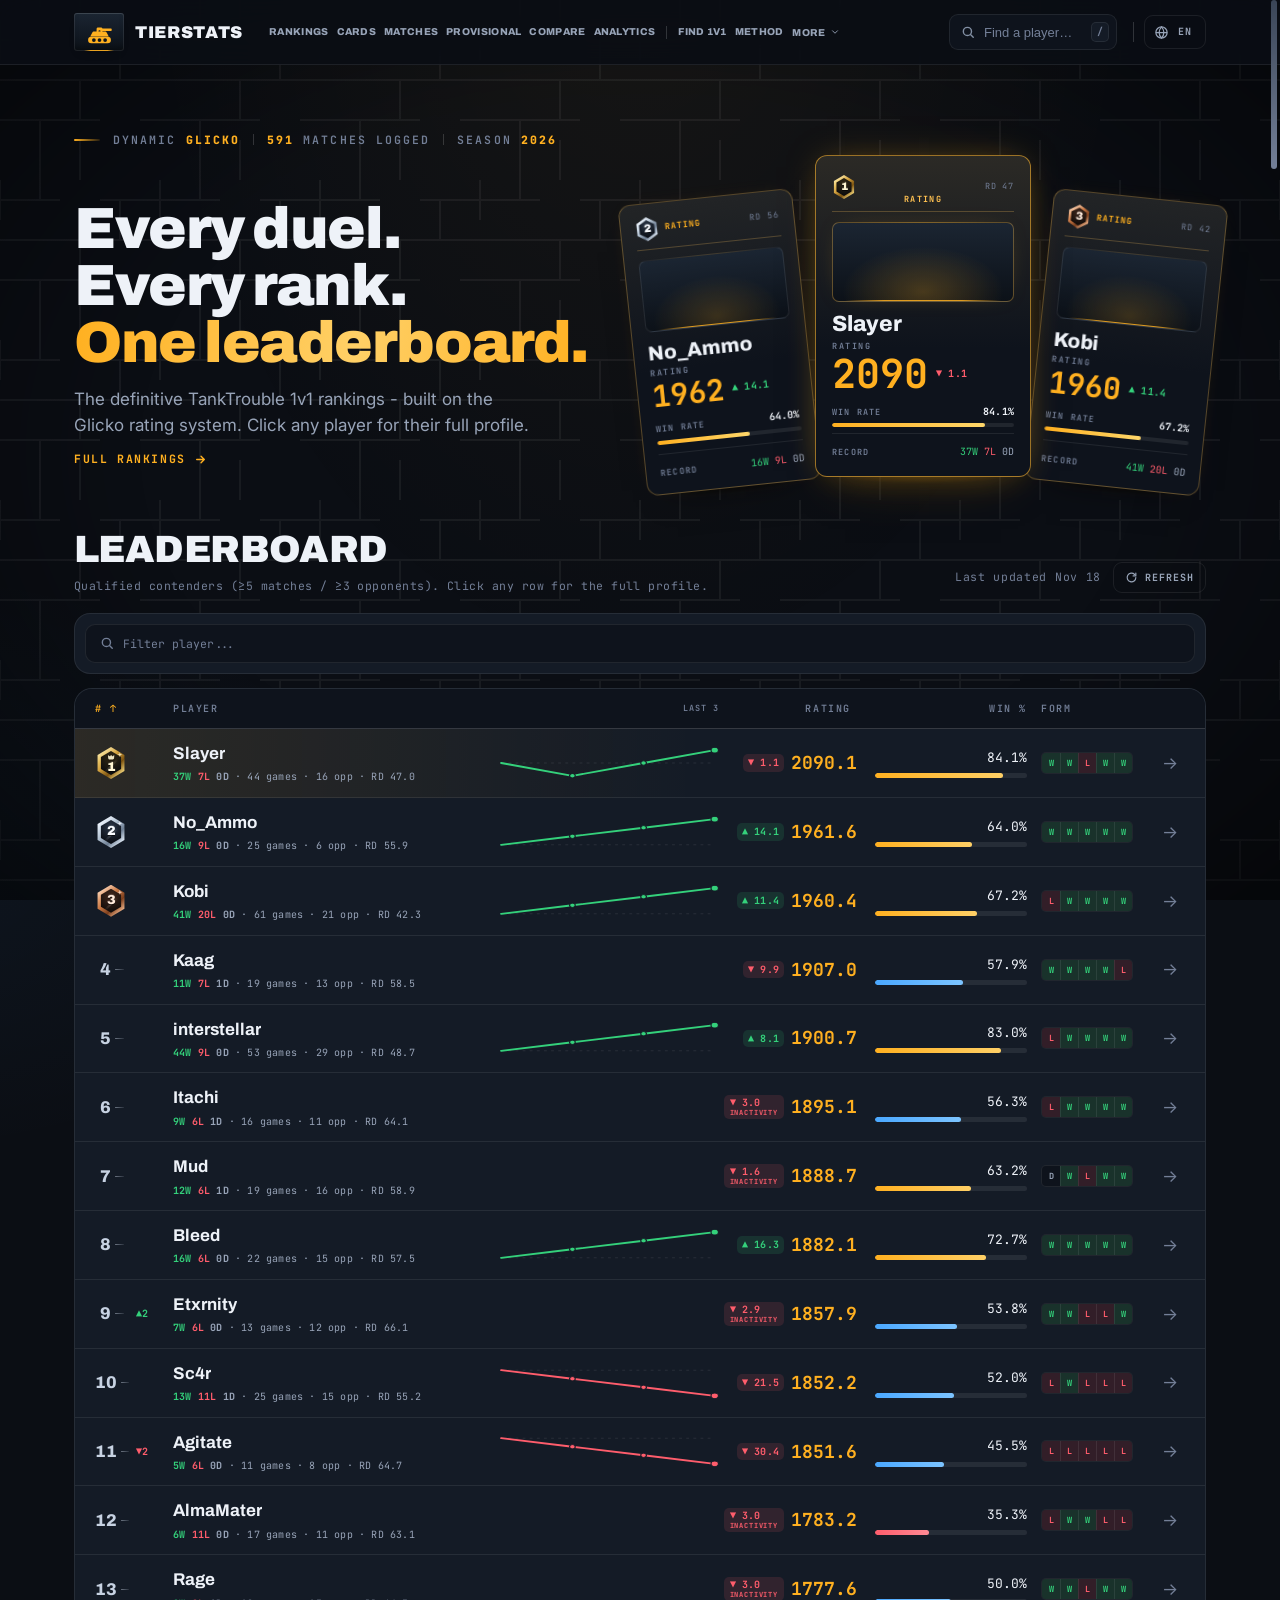
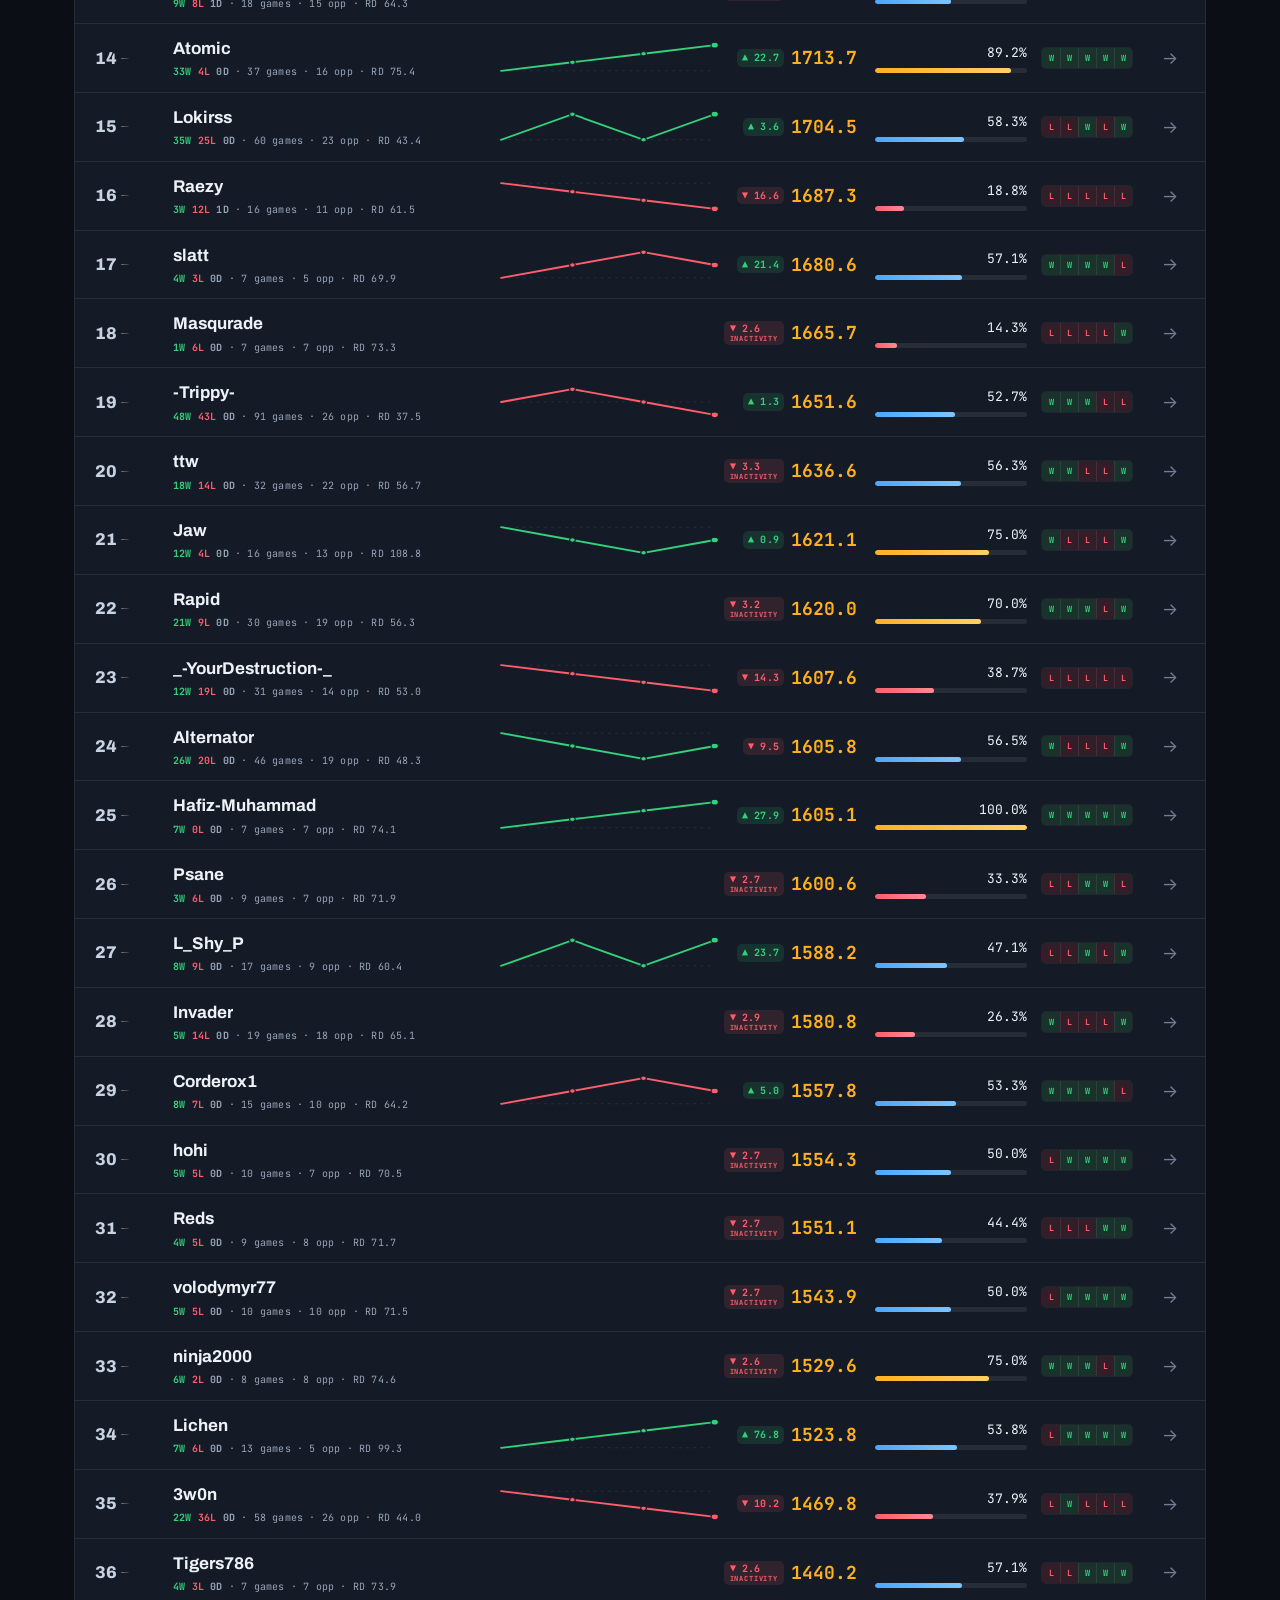
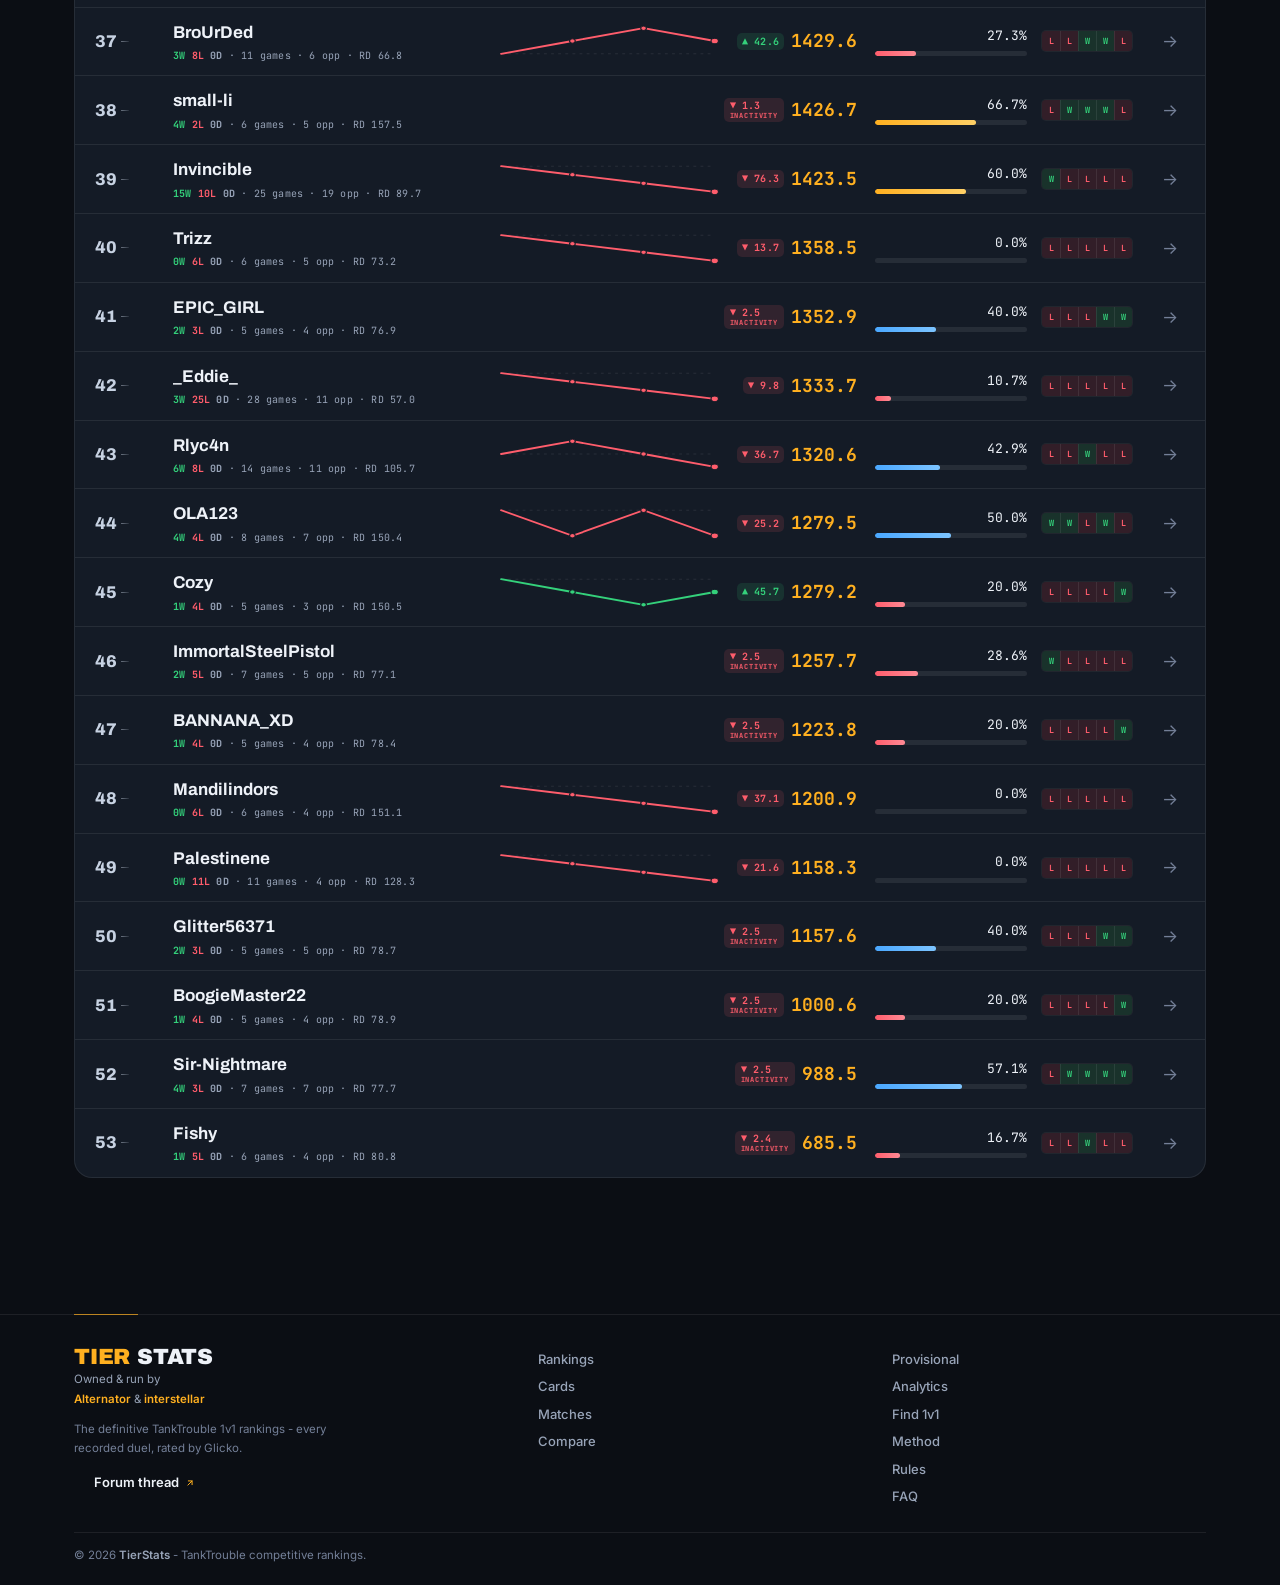
==== index.html @ b120e9af "Restore the live tank-art lookup that the admin-console cut removed. The card refresher shared a blo" ====
<!DOCTYPE html>
<html lang="en">
<head>
<base href="/">
<meta charset="UTF-8">
<meta name="viewport" content="width=device-width, initial-scale=1.0">
<title>Leaderboard – TierStats</title>
<meta name="description" content="TierStats is the TankTrouble 1v1 leaderboard: Glicko ratings, player cards, the full match archive, head-to-head stats and server ping profiles.">
<!-- Open Graph: the DEFAULT embed - shown only for home/default links.
     work/gen_share_pages.js rewrites these per player & route into static
     share pages, so shared profile links carry exclusive text + tank art. -->
<meta property="og:type" content="website">
<meta property="og:site_name" content="TierStats">
<meta property="og:title" content="Leaderboard – TierStats">
<meta property="og:description" content="TierStats is the TankTrouble 1v1 leaderboard: Glicko ratings, player cards, the full match archive, head-to-head stats and server ping profiles.">
<meta property="og:url" content="https://stats4tanks.github.io/">
<meta property="og:image" content="https://stats4tanks.github.io/share/_default.png">
<meta name="twitter:card" content="summary_large_image">
<meta name="twitter:title" content="Leaderboard – TierStats">
<meta name="twitter:description" content="TierStats is the TankTrouble 1v1 leaderboard: Glicko ratings, player cards, the full match archive, head-to-head stats and server ping profiles.">
<meta name="twitter:image" content="https://stats4tanks.github.io/share/_default.png">
<link rel="canonical" href="https://stats4tanks.github.io/">
<meta name="robots" content="index,follow">
<script type="application/ld+json">
{"@context":"https://schema.org","@type":"WebSite","name":"TierStats","alternateName":"TierStats","url":"https://stats4tanks.github.io/","description":"TankTrouble 1v1 leaderboard with Glicko ratings, player cards, the full match archive and head-to-head stats."}
</script>

<link rel="preconnect" href="https://fonts.googleapis.com">
<link rel="preconnect" href="https://fonts.gstatic.com" crossorigin>
<link href="https://fonts.googleapis.com/css2?family=Archivo:wght@600;700;800;900&family=Inter:wght@400;500;600;700&family=JetBrains+Mono:wght@400;500;600;700&family=Noto+Sans+JP:wght@400;500;600;700&family=Noto+Sans+SC:wght@400;500;600;700&display=swap" rel="stylesheet">
<link rel="stylesheet" href="styles.css?v=20261115200000">
<link rel="stylesheet" href="cards.css?v=20261115200000">
<link rel="stylesheet" href="rankmove.css?v=20261115200000">
<link rel="icon" type="image/svg+xml" href="/art/favicon.svg?v=20261115200000">
<link rel="apple-touch-icon" href="/art/icon-192.png?v=20261115200000">
<!-- installable: the same plate, the same colours, no separate icon work -->
<link rel="manifest" href="/manifest.webmanifest?v=20261115200000">
</head>
<body>
<a class="skip-link" href="#main" data-i18n="a11y.skip">Skip to content</a>

<!-- ======================= TOP BAR ======================= -->
<header class="topbar">
  <div class="topbar-in">
    <a class="brand" href="#/" aria-label="Leaderboard – TierStats">
      <span class="brand-mark" aria-hidden="true">
        <svg viewBox="0 0 24 24" width="25" height="25" fill="currentColor">
          <path fill-rule="evenodd" d="M4.2 16.1h15.6a3.15 3.15 0 0 1 0 6.3H4.2a3.15 3.15 0 0 1 0-6.3Zm2.4 1.35a1.8 1.8 0 1 0 0 3.6 1.8 1.8 0 0 0 0-3.6Zm5.4 0a1.8 1.8 0 1 0 0 3.6 1.8 1.8 0 0 0 0-3.6Zm5.4 0a1.8 1.8 0 1 0 0 3.6 1.8 1.8 0 0 0 0-3.6Z"/>
          <path d="M3.1 15.9 5 12.2c.3-.7 1-1.1 1.8-1.1h10.4c.8 0 1.5.4 1.8 1.1l1.9 3.7H3.1Z"/>
          <path fill-rule="evenodd" d="M9.2 11.4V8.6c0-.75.6-1.35 1.35-1.35h2.9c.75 0 1.35.6 1.35 1.35v2.8H9.2Zm2.8-1.5a1.05 1.05 0 1 0 0 2.1 1.05 1.05 0 0 0 0-2.1Z"/>
          <path d="M14.4 8.15h8.38c.52 0 .94.42.94.94v.42c0 .52-.42.94-.94.94H14.4V8.15Z"/>
        </svg>
        <img class="brand-tank-img" src="/art/brand-tank.png?v=20261115200000" width="395" height="282" alt="" draggable="false">
      </span>
      <span class="brand-lock" aria-hidden="true"><b>TierStats</b></span>
    </a>
    <nav class="nav" aria-label="Site sections" data-i18n-attr="aria-label:foot.sections">
      <span class="nav-glide" id="nav-glide"></span>
      <a href="#/" data-i18n="nav.rankings">Rankings</a>
      <a href="#/cards" data-i18n="nav.cards">Cards</a>
      <a href="#/matches" data-i18n="nav.matches">Matches</a>
      <a href="#/roster" data-i18n="nav.roster">Provisional</a>
      <a href="#/compare" data-i18n="nav.compare">Compare</a>
      <a href="#/analytics" data-i18n="nav.analytics">Analytics</a>
      <i class="nav-div" aria-hidden="true"></i>
      <a href="#/find" data-i18n="nav.find">Find 1v1</a>
      <a href="#/method" data-i18n="nav.method">Method</a>
      <div class="nav-more" id="nav-info">
        <button type="button" class="nav-more-btn" aria-haspopup="true" aria-expanded="false" aria-controls="nav-info-menu">
          <span data-i18n="nav.more">More</span>
          <svg viewBox="0 0 24 24" fill="none" stroke="currentColor" stroke-width="2.2" aria-hidden="true"><path d="m6 9 6 6 6-6" stroke-linecap="round" stroke-linejoin="round"/></svg>
        </button>
        <div class="nav-more-menu" id="nav-info-menu" role="menu">
          <a href="#/rules" role="menuitem" data-i18n="nav.rules">Rules</a>
            <a href="#/faq" role="menuitem" data-i18n="nav.faq">FAQ</a>
        </div>
      </div>
    </nav>
    <div class="spacer"></div>
    <div class="search-box">
      <svg width="15" height="15" viewBox="0 0 24 24" fill="none" stroke="currentColor" stroke-width="2.4" aria-hidden="true"><circle cx="11" cy="11" r="7"/><path d="m21 21-4.3-4.3" stroke-linecap="round"/></svg>
      <input id="search" type="text" placeholder="Find a player…" data-i18n-attr="placeholder:top.searchPh" autocomplete="off" aria-keyshortcuts="/">
      <kbd class="search-kbd" aria-hidden="true">/</kbd>
      <div id="search-drop" class="search-drop"></div>
    </div>
    <div class="top-controls">
      <div class="lang-switch" id="lang-switch">
        <button class="icon-btn lang-btn" id="lang-btn" aria-haspopup="true" aria-expanded="false" aria-label="Language" title="Language" data-i18n-attr="aria-label:top.language;title:top.language">
          <svg width="15" height="15" viewBox="0 0 24 24" fill="none" stroke="currentColor" stroke-width="2" aria-hidden="true"><circle cx="12" cy="12" r="9"/><path d="M3 12h18M12 3c2.5 2.7 3.8 5.7 3.8 9S14.5 18.3 12 21c-2.5-2.7-3.8-5.7-3.8-9S9.5 5.7 12 3Z"/></svg>
          <span class="lang-code">EN</span>
        </button>
        <div class="lang-menu" id="lang-menu" role="menu">
          <button data-lang="en" role="menuitemradio" aria-checked="true"><span class="ck">✓</span><span class="ln">English</span><span class="lc">EN</span></button>
          <button data-lang="zh" role="menuitemradio" aria-checked="false"><span class="ck">✓</span><span class="ln">简体中文</span><span class="lc">中</span></button>
          <button data-lang="ru" role="menuitemradio" aria-checked="false"><span class="ck">✓</span><span class="ln">Русский</span><span class="lc">РУ</span></button>
        </div>
      </div>
      <button class="icon-btn mnav-btn" id="mnav-btn" aria-controls="mnav" aria-expanded="false" aria-label="Menu" title="Menu" data-i18n-attr="aria-label:top.menu;title:top.menu">
        <span class="mnav-bars" aria-hidden="true"><i></i><i></i><i></i></span>
      </button>
    </div>
  </div>
</header>

<nav class="mnav" id="mnav" aria-label="Site sections" data-i18n-attr="aria-label:foot.sections">
  <a href="#/" data-i18n="nav.rankings">Rankings</a>
  <a href="#/cards" data-i18n="nav.cards">Cards</a>
  <a href="#/matches" data-i18n="nav.matches">Matches</a>
  <a href="#/roster" data-i18n="nav.roster">Roster</a>
  <a href="#/compare" data-i18n="nav.compare">Compare</a>
  <a href="#/analytics" data-i18n="nav.analytics">Analytics</a>
  <a href="#/find" data-i18n="nav.find">Find 1v1</a>
  <a href="#/method" data-i18n="nav.method">Method</a>
  <a href="#/rules" data-i18n="nav.rules">Rules</a>
  <a href="#/faq" data-i18n="nav.faq">FAQ</a>
</nav>

<!-- ======================= HOME ======================= -->
<div id="main" tabindex="-1">
<main id="page-home" class="page">
  <div class="wrap">
    <section class="hero anim">
      <div class="hero-row">
        <i class="hm-rule" aria-hidden="true"></i>
        <span class="hm" data-i18n-html="home.chipGlicko">Dynamic <b>Glicko</b></span>
        <i class="hm-sep" aria-hidden="true"></i>
        <span class="hm" id="hero-chip-matches"><b id="hero-matches">0</b> matches logged</span>
        <i class="hm-sep" aria-hidden="true"></i>
        <span class="hm" data-i18n-html="home.chipSeason">Season <b>2026</b></span>
      </div>
      <div class="hero-grid">
        <div class="hero-copy">
          <h1 data-i18n-html="home.h1">Every duel.<br>Every rank.<br><span class="gold">One leaderboard.</span></h1>
          <p class="sub" data-i18n="home.sub">The definitive TankTrouble 1v1 rankings - built on the Glicko rating system. Click any player for their full profile.</p>
          <div class="hero-links">
            <a class="section-link hero-link" href="#full-rankings"><span data-i18n="home.fullRankings">Full rankings</span>
              <svg width="13" height="13" viewBox="0 0 24 24" fill="none" stroke="currentColor" stroke-width="2.6"><path d="M5 12h14M13 6l6 6-6 6" stroke-linecap="round" stroke-linejoin="round"/></svg>
            </a>
            </div>
        </div>
        <div class="hero-cards">
          <div class="fan-cap">
            <span class="fan-cap-k" data-i18n="home.leaders">Leaders</span>
            <a class="fan-cap-link" href="#/cards"><span data-i18n="nav.cards">Cards</span>
              <svg width="11" height="11" viewBox="0 0 24 24" fill="none" stroke="currentColor" stroke-width="2.8" aria-hidden="true"><path d="M5 12h14M13 6l6 6-6 6" stroke-linecap="round" stroke-linejoin="round"/></svg>
            </a>
          </div>
          <div class="fl-cards" id="fl-cards">
            <div class="skeleton sk-card"></div>
            <div class="skeleton sk-card sk-tall"></div>
            <div class="skeleton sk-card"></div>
          </div>
        </div>
      </div>
      </section>

    <section class="anim" id="full-rankings">
      <div class="section-head reveal">
        <div>
          <div class="kicker" data-i18n="nav.rankings">Rankings</div>
          <h2 data-i18n="lb.title">Leaderboard</h2>
          <div class="sub-note" data-i18n="lb.subNote">Qualified contenders (≥5 matches / ≥3 opponents). Click any row for the full profile.</div>
        </div>
        <div class="lb-meta">
          <span class="last-updated mono" id="last-updated" data-i18n-attr="title:lb.updatedTip" title="When the ratings data last changed"></span>
          <button class="lb-refresh" id="lb-refresh-btn" data-i18n-attr="title:lb.refreshTip" title="Pull the very latest data">
            <svg width="13" height="13" viewBox="0 0 24 24" fill="none" stroke="currentColor" stroke-width="2.2"><path d="M20 12a8 8 0 1 1-2.3-5.6M20 4v5h-5" stroke-linecap="round" stroke-linejoin="round"/></svg>
            <span data-i18n="lb.refresh">Refresh</span>
          </button>
        </div>
      </div>

      <div class="lb-bar reveal">
        <div class="lb-bar-top">
          <div class="lb-filter-box">
            <svg width="14" height="14" viewBox="0 0 24 24" fill="none" stroke="currentColor" stroke-width="2.4" aria-hidden="true"><circle cx="11" cy="11" r="7"/><path d="m21 21-4.3-4.3" stroke-linecap="round"/></svg>
            <input id="lb-filter" type="text" placeholder="Filter player..." data-i18n-attr="placeholder:lb.filterPh" autocomplete="off">
            <button type="button" class="lb-clear" id="lb-filter-clear" data-i18n-attr="aria-label:lb.clearSearch" hidden>
              <svg viewBox="0 0 24 24" fill="none" stroke="currentColor" stroke-width="2.6" stroke-linecap="round"><path d="M6 6l12 12M18 6L6 18"/></svg>
            </button>
          </div>
          </div>
        </div>

      <div class="lb-table reveal">
        <div class="lb-head">
          <div class="sortable sorted" data-key="rank">#</div>
          <div class="sortable lb-th-player" data-key="name"><span data-i18n="th.player">Player</span><span class="lb-th-trend" data-i18n="lb.trendLabel">Last 10</span></div>
          <div class="sortable h-rating" data-key="rating" data-i18n="th.rating">Rating</div>
          <div class="sortable h-num" data-key="winPct" data-i18n="th.winPct">Win %</div>
          <div class="h-form" data-i18n="th.form">Form</div>
          <div></div>
        </div>
        <div id="lb-body">
          <div class="sk-row"><div class="skeleton sk-line" style="width:34px"></div><div class="skeleton sk-line" style="width:38%"></div><div class="skeleton sk-line" style="width:74px"></div><div class="skeleton sk-line" style="width:96px"></div><div class="skeleton sk-line" style="width:70px"></div></div>
          <div class="sk-row"><div class="skeleton sk-line" style="width:34px"></div><div class="skeleton sk-line" style="width:32%"></div><div class="skeleton sk-line" style="width:74px"></div><div class="skeleton sk-line" style="width:96px"></div><div class="skeleton sk-line" style="width:70px"></div></div>
          <div class="sk-row"><div class="skeleton sk-line" style="width:34px"></div><div class="skeleton sk-line" style="width:44%"></div><div class="skeleton sk-line" style="width:74px"></div><div class="skeleton sk-line" style="width:96px"></div><div class="skeleton sk-line" style="width:70px"></div></div>
          <div class="sk-row"><div class="skeleton sk-line" style="width:34px"></div><div class="skeleton sk-line" style="width:29%"></div><div class="skeleton sk-line" style="width:74px"></div><div class="skeleton sk-line" style="width:96px"></div><div class="skeleton sk-line" style="width:70px"></div></div>
          <div class="sk-row"><div class="skeleton sk-line" style="width:34px"></div><div class="skeleton sk-line" style="width:36%"></div><div class="skeleton sk-line" style="width:74px"></div><div class="skeleton sk-line" style="width:96px"></div><div class="skeleton sk-line" style="width:70px"></div></div>
        </div>
      </div>
    </section>

  </div>
</main>

<!-- ======================= PLAYER ======================= -->
<main id="page-player" class="page"></main>

<!-- ======================= MATCHES ======================= -->
<main id="page-compare" class="page">
  <div class="wrap" id="cmp-wrap"></div>
</main>

<!-- ======================= MATCHES ======================= -->
<main id="page-matches" class="page">
  <div class="wrap">
    <section class="hero gm-hero anim" style="padding-top:10px">
      <div class="kicker" data-i18n="matches.kicker">Complete archive</div>
      <h1 style="font-size:clamp(36px,5vw,58px)" data-i18n-html="matches.h1">The <span class="gold">match log</span></h1>
      <p class="sub" data-i18n="matches.sub">Every recorded duel, grouped by month. Search or open a player.</p>
      <div class="hero-row" id="gm-hero-meta"></div>
    </section>
    <section class="gm-panel anim">
      <div class="gm-panel-head">
        <h2><span data-i18n="matches.allTitle">All matches</span> <span class="n" id="gm-count"></span></h2>
        <button type="button" class="gm-sort" id="gm-sort" data-order="new" aria-label="Newest first" data-i18n-attr="aria-label:matches.sortNewest">
          <svg viewBox="0 0 24 24" fill="none" stroke="currentColor" stroke-width="2.2" stroke-linecap="round" stroke-linejoin="round" aria-hidden="true"><path d="M8 4v16"/><path d="m4 16 4 4 4-4"/><path d="M16 20V4"/><path d="m12 8 4-4 4 4"/></svg>
          <span id="gm-sort-label" data-i18n="matches.sortNewest">Newest first</span>
        </button>
      </div>
      <div class="gm-toolbar reveal">
        <div class="lb-filter-box gm-search">
          <svg width="14" height="14" viewBox="0 0 24 24" fill="none" stroke="currentColor" stroke-width="2.4"><circle cx="11" cy="11" r="7"/><path d="m21 21-4.3-4.3" stroke-linecap="round"/></svg>
          <input id="gm-search" type="text" placeholder="Search matches…" aria-label="Search matches…" data-i18n-attr="placeholder:matches.searchPh;aria-label:matches.searchPh" autocomplete="off" spellcheck="false">
          <button type="button" class="gm-clear" id="gm-clear" data-i18n-attr="aria-label:matches.clear" hidden>
            <svg viewBox="0 0 24 24" fill="none" stroke="currentColor" stroke-width="2.6" stroke-linecap="round"><path d="M6 6l12 12M18 6L6 18"/></svg>
          </button>
        </div>
        <div class="gm-scopes" id="gm-scopes" role="group">
          <button type="button" class="gm-scope on" data-scope="all" aria-pressed="true"><span data-i18n="matches.scopeAll">All</span><b id="gm-c-all">-</b></button>
          <button type="button" class="gm-scope" data-scope="dated" aria-pressed="false"><span data-i18n="matches.scopeDated">Dated</span><b id="gm-c-dated">-</b></button>
          <button type="button" class="gm-scope" data-scope="legacy" aria-pressed="false"><span data-i18n="matches.scopeLegacy">Legacy (no date)</span><b id="gm-c-legacy">-</b></button>
        </div>
      </div>
      <div class="gm-resultline" id="gm-result-line" aria-live="polite">
        <span class="gm-summary" id="gm-summary"></span>
      </div>
      <div class="gm-board" id="gm-body">
        <div class="skeleton sk-line sk-rowline"></div>
        <div class="skeleton sk-line sk-rowline"></div>
        <div class="skeleton sk-line sk-rowline"></div>
      </div>
    </section>
  </div>
</main>

<!-- ======================= CARDS ======================= -->
<main id="page-cards" class="page"></main>

<!-- ======================= ROSTER ======================= -->
<main id="page-roster" class="page">
  <div class="wrap">
    <section class="hero anim" style="padding-top:10px">
      <div class="kicker" data-i18n="roster.kicker">Up and coming</div>
      <h1 style="font-size:clamp(36px,5vw,58px)" data-i18n-html="roster.h1">Provisional <span class="gold">roster</span></h1>
      <p class="sub" data-i18n="roster.sub">Climbing toward qualification - 5 matches and 3 different opponents earn a real rank.
      Click any row for the profile.</p>
      <div class="hero-row" id="ros-hero-meta"></div>
    </section>
    <section class="ros-panel anim">
      <div class="ros-panel-head">
        <h2><span data-i18n="roster.boardTitle">Provisional players</span> <span class="n" id="ros-count"></span></h2>
        <div class="ros-tools">
          <div class="lb-filter-box ros-search">
            <svg width="14" height="14" viewBox="0 0 24 24" fill="none" stroke="currentColor" stroke-width="2.4" aria-hidden="true"><circle cx="11" cy="11" r="7"/><path d="m21 21-4.3-4.3" stroke-linecap="round"/></svg>
            <input id="ros-search" type="text" placeholder="Search players…" aria-label="Search players…" data-i18n-attr="placeholder:roster.searchPh;aria-label:roster.searchPh" autocomplete="off" spellcheck="false">
            <button type="button" class="ros-clear" id="ros-clear" data-i18n-attr="aria-label:roster.clear" hidden>
              <svg viewBox="0 0 24 24" fill="none" stroke="currentColor" stroke-width="2.6" stroke-linecap="round"><path d="M6 6l12 12M18 6L6 18"/></svg>
            </button>
          </div>
          <div class="ros-sort" id="ros-sort" role="group" data-i18n-attr="aria-label:roster.sortLabel">
            <button type="button" class="ros-sort-btn" data-ros-sort="progress" aria-pressed="false" data-i18n="roster.sortProgress">Progress</button>
            <button type="button" class="ros-sort-btn on" data-ros-sort="rating" aria-pressed="true" data-i18n="roster.sortRating">Rating</button>
            <button type="button" class="ros-sort-btn" data-ros-sort="seen" aria-pressed="false" data-i18n="roster.sortSeen">Last seen</button>
          </div>
        </div>
      </div>
      <div class="ros-summaryline" id="ros-summary" aria-live="polite"></div>
      <div class="ros-body" id="ros-body">
        <div class="skeleton sk-line sk-rowline"></div>
        <div class="skeleton sk-line sk-rowline"></div>
        <div class="skeleton sk-line sk-rowline"></div>
      </div>
    </section>
  </div>
</main>

<!-- ======================= ANALYTICS ======================= -->
<main id="page-analytics" class="page">
  <div class="wrap">
    <section class="hero anim" style="padding-top:10px">
      <div class="kicker" data-i18n="an.kicker">Field intelligence</div>
      <h1 style="font-size:clamp(36px,5vw,58px)" data-i18n="an.h1">Analytics</h1>
      <p class="sub" data-i18n="an.sub">Rivalries, upsets, and the hardest-working tanks in the circuit.</p>
    </section>
    <div class="an-scope reveal" id="an-controls">
      <div class="an-scope-group">
        <span class="an-scope-k" data-i18n="an.rangeLabel">Time range</span>
        <div class="an-seg" role="group">
          <button type="button" class="an-seg-btn on" data-an-range="all" aria-pressed="true" data-i18n="an.rangeAll">All time</button>
          <button type="button" class="an-seg-btn" data-an-range="90" aria-pressed="false" data-i18n="an.range90">Last 90 days</button>
          <button type="button" class="an-seg-btn" data-an-range="30" aria-pressed="false" data-i18n="an.range30">Last 30 days</button>
        </div>
      </div>
      <div class="an-scope-group">
        <span class="an-scope-k" data-i18n="an.minLabel">Min matches</span>
        <div class="an-seg" role="group">
          <button type="button" class="an-seg-btn" data-an-min="0" aria-pressed="false" data-i18n="an.minAny">Any</button>
          <button type="button" class="an-seg-btn on" data-an-min="5" aria-pressed="true">5+</button>
          <button type="button" class="an-seg-btn" data-an-min="10" aria-pressed="false">10+</button>
        </div>
      </div>
      <button type="button" class="an-reset" id="an-reset" data-i18n="an.reset" hidden>Reset</button>
    </div>
    <div class="an-kpis anim" id="an-kpis" aria-live="polite"></div>
    <div class="an-grid anim" id="an-grid"></div>

    <section class="panel method-lab anim an-lab" id="method-lab">
      <div class="method-lab-head">
        <div><h2 data-i18n="method.labTitle">Try a duel</h2></div>
        <div class="method-lab-copy"><p data-i18n-html="method.changeBody">Upsets move ratings more.</p></div>
      </div>
      <div class="ml-layout">
        <div class="ml-controls">
          <div class="ml-players">
            <div class="ml-player">
              <div class="ml-who" data-i18n="method.labYou">You</div>
              <div class="ml-fields">
                <label class="ml-field" data-i18n-attr="data-tip:method.tipGlicko"><span class="k" data-i18n="method.labGlicko">Glicko</span><input id="ml-r1" type="number" value="1650" min="1" max="4000" step="1" inputmode="numeric"></label>
                <label class="ml-field" data-i18n-attr="data-tip:method.tipRd"><span class="k" data-i18n="method.labRd">RD</span><input id="ml-rd1" type="number" value="60" min="1" max="250" step="1" inputmode="numeric"></label>
              </div>
            </div>
            <span class="ml-vs" aria-hidden="true">VS</span>
            <div class="ml-player">
              <div class="ml-who" data-i18n="method.labOpp">Opponent</div>
              <div class="ml-fields">
                <label class="ml-field" data-i18n-attr="data-tip:method.tipGlicko"><span class="k" data-i18n="method.labGlicko">Glicko</span><input id="ml-r2" type="number" value="1600" min="1" max="4000" step="1" inputmode="numeric"></label>
                <label class="ml-field" data-i18n-attr="data-tip:method.tipRd"><span class="k" data-i18n="method.labRd">RD</span><input id="ml-rd2" type="number" value="80" min="1" max="250" step="1" inputmode="numeric"></label>
              </div>
            </div>
          </div>
          <div class="ml-resultbar" role="group" aria-label="Match result" data-i18n-attr="aria-label:method.labResult">
            <button type="button" data-ml-result="1" class="on" aria-pressed="true" data-i18n="method.labWin">Win</button>
            <button type="button" data-ml-result="0.5" aria-pressed="false" data-i18n="method.labDraw">Draw</button>
            <button type="button" data-ml-result="0" aria-pressed="false" data-i18n="method.labLoss">Loss</button>
          </div>
        </div>
        <div class="ml-output">
          <div class="ml-outhead"><span class="k" data-i18n="method.labExpected">Expected score</span><b class="mono" id="ml-exp">-</b></div>
          <div class="ml-prob" aria-hidden="true"><i id="ml-prob-fill"></i></div>
          <div class="ml-outgrid">
            <div class="ml-card">
              <div class="ml-card-h"><span data-i18n="method.labYou">You</span><span class="ml-delta mono" id="ml-d1">-</span></div>
              <div class="ml-visible"><span class="k" data-i18n="method.labVisible">Visible</span><span class="mono" id="ml-v1b">-</span><span class="arr" aria-hidden="true">→</span><b class="mono" id="ml-v1a">-</b></div>
              <div class="ml-sub mono" id="ml-sub1"></div>
            </div>
            <div class="ml-card">
              <div class="ml-card-h"><span data-i18n="method.labOpp">Opponent</span><span class="ml-delta mono" id="ml-d2">-</span></div>
              <div class="ml-visible"><span class="k" data-i18n="method.labVisible">Visible</span><span class="mono" id="ml-v2b">-</span><span class="arr" aria-hidden="true">→</span><b class="mono" id="ml-v2a">-</b></div>
              <div class="ml-sub mono" id="ml-sub2"></div>
            </div>
          </div>
        </div>
      </div>
    </section>
  </div>
</main>

<!-- ======================= METHOD ======================= -->
<main id="page-method" class="page">
  <div class="wrap">
    <section class="hero anim" style="padding-top:10px">
      <div class="kicker" data-i18n="method.kicker">Transparent ratings</div>
      <h1 style="font-size:clamp(36px,5vw,58px)" data-i18n-html="method.h1">How the <span class="gold">rating works</span></h1>
      <p class="sub" data-i18n="method.sub">No black boxes. Ratings come from the Glicko system - the same approach behind
      competitive chess and table-tennis rankings - driven purely by your recorded duels.</p>
    </section>

    <section class="method-glance anim">
      <div class="mg-cell"><div class="k" data-i18n="method.glVisible">Visible rating</div><div class="v mono" data-i18n-html="method.glVisibleVal">Glicko − <span class="cons-val">0.5</span> × RD</div></div>
      <div class="mg-cell"><div class="k" data-i18n="method.glQualify">To qualify</div><div class="v" data-i18n-html="method.glQualifyVal"><span class="min-matches-val">5</span> matches · <span class="min-opp-val">3</span> opponents</div></div>
      <div class="mg-cell"><div class="k" data-i18n="method.glPeriod">Rating period</div><div class="v mono"><span id="method-period-val">30</span> <span data-i18n="method.days">days</span></div></div>
      <div class="mg-cell"><div class="k" data-i18n="method.glInactive">Inactive after</div><div class="v mono"><span id="method-inactive-val">365</span> <span data-i18n="method.days">days</span></div></div>
    </section>

    <section class="method-intro anim">
      <div class="method-sec-head"><h2 data-i18n-html="method.idea3">The idea in <span class="n">3 steps</span></h2></div>
      <div class="method-steps">
        <article class="method-step"><span class="step-n mono">01</span><div><b>New players start at 1500 Glicko with 250 RD.</b>
          That is a fresh rating at maximum uncertainty. Players coming from the previous ladder start from a rating converted out of their old score, so their history carries over.</div></article>
        <article class="method-step"><span class="step-n mono">02</span><div data-i18n-html="method.step2"><b>Every match moves the numbers.</b>
          Beat someone stronger and you gain more; lose to someone weaker and you
          drop more. Results are processed in 30-day rating periods.</div></article>
        <article class="method-step"><span class="step-n mono">03</span><div data-i18n-html="method.step3"><b>Your rating comes with a certainty score.</b>
          Each player carries an <b>RD</b> (ratings deviation). More reliable match data = lower RD.
          The leaderboard ranks <b>visible rating = Glicko − <span class="cons-val">0.5</span> × RD</b>, so uncertain
          ratings are held back until they've earned trust.</div></article>
      </div>
    </section>

    <section class="panel method-prov anim">
      <div class="method-prov-head">
        <div class="kicker" data-i18n="method.provKicker">Calibration safeguard</div>
        <h2 data-i18n="method.provTitle">Provisional influence</h2>
      </div>
      <div class="method-prov-body">
        <div class="method-prov-copy">
          <p data-i18n-html="method.provLead">New players start at <b>1500 Glicko / 250 RD</b>. Until they have <b>3 rated matches against 2 different opponents</b>, an established opponent's rating change is scaled to <b>25%</b>. The newcomer's own rating still moves at <b>100%</b>.</p>
          <p data-i18n-html="method.provBoth">It works in both directions - a newcomer's win or loss can only move an established player by a quarter of the usual amount, so one unknown result cannot swing the board.</p>
        </div>
        <div class="method-prov-stats">
          <div class="method-prov-stat"><b class="mono">25%</b><span data-i18n="method.provEstablished">established opponent's change</span></div>
          <div class="method-prov-stat alt"><b class="mono">100%</b><span data-i18n="method.provNewcomer">newcomer's own change</span></div>
          <div class="method-prov-when" data-i18n="method.provWhen">Until 3 matches · 2 opponents</div>
        </div>
      </div>
    </section>

    <div class="method-concepts anim">
      <section class="panel method-concept mc-7">
        <h2 data-i18n="method.whatGlicko">What is Glicko?</h2>
        <p data-i18n-html="method.whatGlickoBody">Glicko is a rating system that works like Elo, but smarter:
        every opponent is weighted by how reliable <i>their</i> rating is, and your own reliability is tracked
        at the same time. Beat someone stronger and you gain more; lose to someone weaker and you drop more.</p>
        <div class="method-quote" data-i18n-html="method.formulaNote">visible = glicko − <span class="cons-val">0.5</span> × RD &nbsp;&nbsp;·&nbsp;&nbsp; RD shrinks with results, grows with inactivity</div>
      </section>
      <section class="panel method-concept mc-5">
        <h2 data-i18n="method.whatRd">What is RD?</h2>
        <p data-i18n-html="method.whatRdBody">RD shows how certain the system is about your rating.
        More reliable match data = lower RD. The leaderboard ranks the <b style="color:var(--ink)">visible rating</b> -
        Glicko minus a small uncertainty penalty - so an unproven rating can't rocket to the top on luck alone.</p>
        <div class="method-rd">
          <div class="method-rd-labels"><span data-i18n="method.rdNew">New · 250</span><span data-i18n="method.rdSettled">Settled · 50</span></div>
          <div class="method-rd-track" aria-hidden="true"><i></i><span></span></div>
          <div class="method-rd-note" data-i18n="method.rdNote">Lower RD means more trust.</div>
        </div>
      </section>
      <section class="panel method-concept mc-5">
        <h2 data-i18n="method.getRanked">How you get ranked</h2>
        <p data-i18n-html="method.getRankedBody">Play at least <b style="color:var(--ink)"><span class="min-matches-val">5</span> matches</b>
        against at least <b style="color:var(--ink)"><span class="min-opp-val">3</span> different opponents</b>.
        Until then you're <b style="color:var(--ink)">provisional</b>: your rating is real and takes part in every
        calculation - it just isn't ranked until it's earned.</p>
        <div class="method-reqs">
          <div class="method-req"><span class="n mono"><span class="min-matches-val">5</span></span><span class="k" data-i18n="method.reqMatches">matches</span></div>
          <div class="method-req"><span class="n mono"><span class="min-opp-val">3</span></span><span class="k" data-i18n="method.reqOpponents">opponents</span></div>
        </div>
      </section>
      <section class="panel method-concept mc-7">
        <h2 data-i18n="method.inactivity">How inactivity affects you</h2>
        <p data-i18n-html="method.inactivityBody">Play regularly and your certainty stays high. Stop playing and
        your RD grows a little every 30 days - which slowly pulls your visible rating down until you return.
        After a full year without a dated match you're marked <b style="color:var(--ink)">inactive</b> and hidden
        from the board (still searchable, still in the maths) until you play again.</p>
        <div class="method-decay">
          <div class="md-step"><span class="n mono" id="method-decay-period">30d</span><span class="k" data-i18n="method.decayGrowth">RD grows after a silent period</span></div>
          <span class="md-arrow" aria-hidden="true">→</span>
          <div class="md-step"><span class="n mono" id="method-decay-inactive">365d</span><span class="k" data-i18n="method.decayHidden">Hidden after a long absence</span></div>
        </div>
      </section>
    </div>

    <section class="method-verified anim">
      <span class="mv-ico" aria-hidden="true"><svg viewBox="0 0 24 24" fill="none" stroke="currentColor" stroke-width="2.4" stroke-linecap="round" stroke-linejoin="round"><path d="M20 6 9 17l-5-5"/></svg></span>
      <div class="mv-body">
        <h2 data-i18n="method.verified">Verified against the master sheet</h2>
        <p data-i18n-html="method.verifiedBody">Every value on this site is recomputed from raw match results and validated to
        match the official Google Sheet exactly - every player, every rating, RD,
        record and average-opponent figure. No hand-picked numbers - the sheet is the only input.</p>
      </div>
      <a class="method-faq-link" href="#/faq"><span data-i18n="method.faqLink">Read the FAQ</span><svg viewBox="0 0 24 24" fill="none" stroke="currentColor" stroke-width="2.2" stroke-linecap="round" stroke-linejoin="round" aria-hidden="true"><path d="M5 12h14"/><path d="m13 6 6 6-6 6"/></svg></a>
    </section>

    <details class="advanced anim">
      <summary>
        <svg width="15" height="15" viewBox="0 0 24 24" fill="none" stroke="currentColor" stroke-width="2.2"><path d="M8 6h13M8 12h13M8 18h13M3 6h.01M3 12h.01M3 18h.01" stroke-linecap="round"/></svg>
        <span data-i18n-html="method.advSummary">Advanced - the maths &amp; live settings</span>
        <span class="adv-hint" data-i18n="method.advHint">seeds, formulas, periods, verification</span>
      </summary>
      <div class="method-adv-body">
        <div class="method-adv-grid">
                    <div class="panel">
            <h3>Starting point</h3>
            <p>New players start at <b>1500 Glicko with 250 RD</b> - maximum uncertainty. Players carried over from the previous ladder start from a rating converted out of their old score, so their history carries over.</p>
          </div>
          <div class="panel">
            <h3 data-i18n-html="method.updateTitle">Step 2 · <span class="n">The Glicko update</span></h3>
            <p data-i18n-html="method.updateBody">Glicko is Elo's smarter cousin: every opponent is weighted by how certain <i>their</i>
            rating is, and each batch of results shrinks your own RD. With
            <b style="color:var(--ink)">q = ln(10)/400</b> and:</p>
            <div class="formula-box">g(RD) = 1 / √(1 + 3·q²·RD²/π²)<br>E(r, r<sub>o</sub>) = 1 / (1 + 10^(−g(RD<sub>o</sub>)·(r − r<sub>o</sub>)/400))<br>D² = 1 / (q²·Σ g²·E·(1−E))<br>r′ = r + (q/(1/RD² + q²·Σg²E(1−E)))·Σ g·(s − E)<br>RD′ = √(1 / (1/RD² + q²·Σg²E(1−E)))</div>
            <p class="method-foot" data-i18n="method.updateNote">s is the match score (1 win, 0 loss, ½ draw). All games inside one rating period
            are processed simultaneously from the same snapshot - exactly like the official sheet.</p>
          </div>
          <div class="panel">
            <h3 data-i18n-html="method.periodsTitle">Step 3 · <span class="n">Rating periods &amp; legacy matches</span></h3>
            <p data-i18n-html="method.periodsBody">Dated matches are grouped into chronological <b style="color:var(--ink)">30-day rating periods</b>.
            Old archive matches whose dates were never recorded - <i>legacy</i> matches - are
            processed together as one simultaneous period at the legacy grace start, so
            unknown dates can't be gamed.</p>
            <div class="formula-box" data-i18n-html="method.formulaPeriods">period = ⌊date / 30 days⌋ &nbsp;·&nbsp; legacy = one simultaneous batch</div>
          </div>
          <div class="panel">
            <h3 data-i18n="method.inactAuto">The inactivity automation</h3>
            <p data-i18n-html="method.inactAutoBody">Ratings decay automatically when you stop playing - the same behaviour as the
            master sheet's auto-recalculation:</p>
            <ul class="explain-list" style="margin-top:8px">
              <li><span class="num">↓</span><div data-i18n-html="method.inact1"><b>RD grows every 30 days of silence.</b>
                Each full rating period without a match adds inactivity growth inside the
                square root - <span class="mono">RD′ = √(RD² + 20²·k)</span> for k silent periods, capped at 250.
                Because visible rating subtracts <span class="cons-val">0.5</span> × RD, an inactive player's
                visible rating sinks on its own.</div></li>
              <li><span class="num">365</span><div data-i18n-html="method.inact2"><b>Hidden after 365 days.</b>
                A qualified player who hasn't logged a dated match in 365 days is hidden from
                the leaderboard (still searchable, still in the maths) until they return.</div></li>
              <li><span class="num">L</span><div data-i18n-html="method.inact3"><b>Legacy grace.</b>
                Date-unknown veterans stay visible for 365 days from the grace start
                (2026-10-04) before the inactivity rule applies to them.</div></li>
            </ul>
          </div>
        </div>
      </div>
    </details>
 </div>
</main>

<!-- ======================= FAQ ======================= -->
<main id="page-faq" class="page">
  <div class="wrap">
    <section class="hero anim" style="padding-top:10px">
      <div class="kicker" data-i18n="faq.kicker">Questions, answered</div>
      <h1 style="font-size:clamp(36px,5vw,58px)" data-i18n-html="faq.h1">The <span class="gold">Q &amp; A</span></h1>
      <p class="sub" data-i18n="faq.sub">Everything players ask about ratings, rankings and the circuit - answered plainly. Search a question or browse by topic.</p>
      <div class="hero-row" id="fq-meta"></div>
    </section>
    <div class="fq-layout anim">
      <div class="fq-main">
        <div class="fq-sheet reveal">
          <div class="fq-sheet-head">
            <div class="fq-desk">
              <div class="lb-filter-box fq-search">
                <svg width="14" height="14" viewBox="0 0 24 24" fill="none" stroke="currentColor" stroke-width="2.4"><circle cx="11" cy="11" r="7"/><path d="m21 21-4.3-4.3" stroke-linecap="round"/></svg>
                <input id="fq-search" type="text" placeholder="Search questions…" aria-label="Search questions…" data-i18n-attr="placeholder:faq.searchPh;aria-label:faq.searchPh" autocomplete="off" spellcheck="false">
                <button type="button" class="fq-clear" id="fq-clear" data-i18n-attr="aria-label:faq.clear" hidden>
                  <svg viewBox="0 0 24 24" fill="none" stroke="currentColor" stroke-width="2.6" stroke-linecap="round"><path d="M6 6l12 12M18 6L6 18"/></svg>
                </button>
              </div>
              <div class="fq-count" id="faq-count" aria-live="polite"></div>
            </div>
            <div class="fq-cats" id="faq-cats" role="group"></div>
          </div>
          <div class="fq-list" id="faq-list"></div>
        </div>
      </div>
      </div>
  </div>
</main>

<!-- ======================= FIND A 1V1 ======================= -->
<main id="page-find" class="page">
  <div class="wrap">
    <section class="hero anim fd-hero">
      <div class="kicker" data-i18n="find.kicker">Line up a match</div>
      <div class="fd-head">
        <h1 data-i18n-html="find.h1">Find a <span class="gold">1v1</span></h1>
        <div class="fd-counts" aria-live="polite">
          <span class="fd-count"><b id="av-now-n">0</b><span data-i18n="find.nowShort">now</span></span>
          <i class="fd-count-sep" aria-hidden="true"></i>
          <span class="fd-count"><b id="av-sched-n">0</b><span data-i18n="find.schedShort">scheduled</span></span>
        </div>
      </div>
      <p class="sub" data-i18n="find.sub">Post when you can play - every time is shown in your own time zone.</p>
      <p class="fd-thread" data-i18n-html="find.threadNote">Duels get arranged in the <a href="https://tanktrouble.com/forum?threadId=475409" target="_blank" rel="noopener noreferrer">forum thread</a>.</p>
    </section>

    <div class="fd-verify anim" id="av-verify-strip" hidden>
      <svg width="13" height="13" viewBox="0 0 16 16" fill="none" stroke="currentColor" stroke-width="2.4" stroke-linecap="round" stroke-linejoin="round" aria-hidden="true"><path d="M3 8.5l3.3 3.2L13 4.6"/></svg>
      <span class="fd-verify-txt" data-i18n="find.verifyHint">Posting needs a verified name - a one-time in-game check, about two minutes.</span>
      <button type="button" class="fd-verify-btn" id="av-strip-verify" data-i18n="find.verifyCta">Verify a name</button>
    </div>

    <div class="fd-bar anim">
      <div class="fd-bar-l">
        <span class="fd-title" data-i18n="find.board">The board</span>
        <i class="fd-rule" aria-hidden="true"></i>
        <span class="fd-clock" id="av-clock-line"></span>
        <button type="button" class="av-updated" id="av-updated" data-i18n-attr="title:find.refreshTip" title="Click to refresh now">updated just now</button>
      </div>
      <div class="fd-bar-r">
        <div class="av-dd" id="av-server-dd">
          <span class="av-dd-label" data-i18n="find.server">Server</span>
          <button type="button" class="av-dd-btn" id="av-dd-btn" aria-haspopup="listbox" aria-expanded="false">
            <span class="av-dd-val" id="av-dd-val">Any</span>
            <svg class="av-dd-caret" width="11" height="11" viewBox="0 0 12 12" aria-hidden="true"><path d="M2.5 4.5L6 8l3.5-3.5" fill="none" stroke="currentColor" stroke-width="1.5" stroke-linecap="round" stroke-linejoin="round"/></svg>
          </button>
          <div class="av-dd-menu" id="av-dd-menu" role="listbox" hidden></div>
        </div>
        <button class="btn btn-primary av-post-btn" id="av-open-form">
          <span class="av-post-ico" aria-hidden="true"><svg viewBox="0 0 24 24" fill="none" stroke="currentColor" stroke-width="2" stroke-linecap="round" stroke-linejoin="round"><rect x="3.5" y="5" width="17" height="15.5" rx="2.5"/><path d="M3.5 9.5h17M8 2.8v4M16 2.8v4M12 12.7v4.6M9.7 15h4.6"/></svg></span>
          <span data-i18n="find.post">Post availability</span>
        </button>
      </div>
    </div>

    <section class="fd-sec anim" id="av-sec-now" hidden>
      <div class="fd-sec-head">
        <h2 data-i18n="find.now">Available now</h2>
        <span class="fd-sec-n" id="av-now-count"></span>
        <i class="fd-sec-rule" aria-hidden="true"></i>
        <span class="fd-sec-hint" data-i18n="find.nowHint">posts fade out after 30 minutes</span>
      </div>
      <div class="av-list" id="av-now-list"></div>
    </section>
    <section class="fd-sec anim" id="av-sec-today" hidden>
      <div class="fd-sec-head">
        <h2 data-i18n="find.today">Later today</h2>
        <span class="fd-sec-n" id="av-today-count"></span>
        <i class="fd-sec-rule" aria-hidden="true"></i>
      </div>
      <div class="av-list" id="av-today-list"></div>
    </section>
    <section class="fd-sec anim" id="av-sec-upcoming" hidden>
      <div class="fd-sec-head">
        <h2 data-i18n="find.upcoming">Upcoming</h2>
        <span class="fd-sec-n" id="av-upcoming-count"></span>
        <i class="fd-sec-rule" aria-hidden="true"></i>
      </div>
      <div class="av-list" id="av-upcoming-list"></div>
    </section>
    <div class="av-empty-page anim" id="av-empty-page"></div>
  </div>
</main>

<!-- ======================= RULES ======================= -->
<main id="page-rules" class="page">
  <div class="wrap">
    <section class="hero anim" style="padding-top:10px">
      <h1 style="font-size:clamp(36px,5vw,58px)">Rules</h1>
      <p class="sub">Play your match your way. Report it cleanly.</p>
      <div class="ru-hero-cta">
        <a class="btn btn-primary" href="https://tanktrouble.com/forum?threadId=475409" target="_blank" rel="noopener noreferrer">Open the thread</a>
        <a class="btn btn-ghost" href="#/find">Find a 1v1</a>
      </div>
    </section>

    <div class="ru-grid">
      <section class="panel ru-card reveal" id="r-01">
        <div class="ru-head"><span class="ru-n">01</span><h2>Your match, your rules</h2></div>
        <p class="ru-sec-lead">You and your opponent decide how the game itself is played: maps, settings, and how long the match lasts. Play first to 15, 30, 50, or any other total you both prefer.</p>
        <p class="ru-sec-lead">If you cannot agree, the Standard Rules (below) apply.</p>
      </section>

      <section class="panel ru-card reveal" id="r-02">
        <div class="ru-head"><span class="ru-n">02</span><h2>A valid result needs four things</h2></div>
        <ul class="ru-check">
          <li><span class="ru-tick" aria-hidden="true">&#10003;</span><span class="ru-check-t">Both usernames, exactly as they appear in the game.</span></li>
          <li><span class="ru-tick" aria-hidden="true">&#10003;</span><span class="ru-check-t">Final score, with the winner listed first.</span></li>
          <li><span class="ru-tick" aria-hidden="true">&#10003;</span><span class="ru-check-t">Proof of the result.</span></li>
          <li><span class="ru-tick" aria-hidden="true">&#10003;</span><span class="ru-check-t">Date played, taken automatically from your forum post.</span></li>
        </ul>
        <p class="ru-check-note">You do not need to type the date separately. If you are reporting a match played earlier, state the actual date in the post.</p>
      </section>

      <section class="panel ru-card reveal" id="r-03">
        <div class="ru-head"><span class="ru-n">03</span><h2>Where you played</h2></div>
        <p class="ru-sec-lead">Mention the server. If the whole match was on one server, name it once.</p>
        <p class="ru-sec-lead">If you changed servers, report the score separately for each server &ndash; for example: London 12&ndash;7 and Newark 3&ndash;2, final 15&ndash;9.</p>
      </section>

      <section class="panel ru-card reveal" id="r-04">
        <div class="ru-head"><span class="ru-n">04</span><h2>Post a clean match</h2></div>
        <ul class="ru-check">
          <li><span class="ru-tick" aria-hidden="true">&#10003;</span><span class="ru-check-t">Check both usernames letter for letter.</span></li>
          <li><span class="ru-tick" aria-hidden="true">&#10003;</span><span class="ru-check-t">Write the score winner-first.</span></li>
          <li><span class="ru-tick" aria-hidden="true">&#10003;</span><span class="ru-check-t">Name the server once, or split the score when multiple servers were used.</span></li>
          <li><span class="ru-tick" aria-hidden="true">&#10003;</span><span class="ru-check-t">Attach a screenshot or replay.</span></li>
          <li><span class="ru-tick" aria-hidden="true">&#10003;</span><span class="ru-check-t">If there is no screenshot or replay, have your opponent confirm the final score in the thread.</span></li>
          <li><span class="ru-tick" aria-hidden="true">&#10003;</span><span class="ru-check-t">Leave ping, tank, settings, and other details out.</span></li>
        </ul>
        <p class="ru-check-note">A complete post is accepted. A post missing one of the four required fields is returned. That is the only reason.</p>
      </section>

      <section class="panel ru-card reveal" id="r-05">
        <div class="ru-head"><span class="ru-n">05</span><h2>Proof</h2></div>
        <p class="ru-sec-lead">The strongest proof is a screenshot or replay. If neither is available, confirmation of the final score by both players in the match thread is accepted on its own.</p>
      </section>

      <section class="panel ru-card reveal" id="r-06">
        <div class="ru-head"><span class="ru-n">06</span><h2>Standard Rules</h2></div>
        <p class="ru-sec-lead">The Standard Rules exist as the fallback when players cannot agree on match length, settings, or other conditions.</p>
      </section>
    </div>
  </div>
</main>

<!-- ======================= FOOTER ======================= -->
<footer class="footer">
  <div class="wrap">
    <div class="foot-top">
      <div class="foot-brand">
        <a class="foot-logo" href="#/" aria-label="TierStats"><span class="foot-logo-11">Tier</span><span class="foot-logo-word">Stats</span></a>
        <p class="foot-owner-line" data-i18n-html="foot.owned">Owned &amp; run by <a class="foot-owner" href="#/player/Alternator">Alternator</a> &amp; <a class="foot-owner" href="#/player/interstellar">interstellar</a></p>
        <p class="foot-tagline" data-i18n="foot.tagline">The definitive TankTrouble 1v1 rankings - every recorded duel, rated by Glicko.</p>
        <a class="foot-forum" href="https://tanktrouble.com/forum?threadId=475409" target="_blank" rel="noopener noreferrer"><span data-i18n="site.forumThread">Forum thread</span>
          <svg class="ext-ico" width="10" height="10" viewBox="0 0 24 24" fill="none" stroke="currentColor" stroke-width="2.4" aria-hidden="true" focusable="false"><path d="M7 17 17 7M8 7h9v9" stroke-linecap="round" stroke-linejoin="round"/></svg>
        </a>
      </div>
      <nav class="foot-col" aria-label="Site pages" data-i18n-attr="aria-label:foot.sitePages">
        <a href="#/" data-i18n="nav.rankings">Rankings</a>
        <a href="#/cards" data-i18n="nav.cards">Cards</a>
        <a href="#/matches" data-i18n="nav.matches">Matches</a>
        <a href="#/compare" data-i18n="nav.compare">Compare</a>
      </nav>
      <nav class="foot-col" aria-label="League pages" data-i18n-attr="aria-label:foot.leaguePages">
        <a href="#/roster" data-i18n="nav.roster">Provisional</a>
        <a href="#/analytics" data-i18n="nav.analytics">Analytics</a>
        <a href="#/find" data-i18n="nav.find">Find 1v1</a>
        <a href="#/method" data-i18n="nav.method">Method</a>
        <a href="#/rules" data-i18n="nav.rules">Rules</a>
        <a href="#/faq" data-i18n="nav.faq">FAQ</a>
      </nav>
    </div>
    <div class="foot-bottom">
      <span class="foot-copy" data-i18n-html="foot.rights">© 2026 <b>TierStats</b> - TankTrouble competitive rankings.</span>
      
    </div>
  </div>
</footer>

<div class="toast" id="toast"></div>

    <div class="av-overlay" id="av-form-overlay" hidden role="dialog" aria-modal="true" aria-labelledby="av-form-title">
    <form class="av-sheet av-form av-post" id="av-form" autocomplete="off" onsubmit="return false">
      <button type="button" class="av-x av-sheet-x" id="av-cancel" aria-label="Close" data-i18n-attr="aria-label:fb.close">✕</button>
      <div class="av-sheet-head av-post-head">
        <div class="kicker" data-i18n="find.postKicker">Post availability</div>
        <h2 id="av-form-title" data-i18n="find.formTitle">When are you on?</h2>
        <p class="av-sheet-sub" data-i18n="find.formSub">Shown to everyone in their own time. You can extend or remove it later from this browser.</p>
      </div>
      <div class="av-post-body">
        <div class="av-post-main">
          <div class="form-field av-fld">
            <label data-i18n="find.you">Your player name</label>
            <div class="av-name-wrap">
              <input id="av-name" maxlength="40" placeholder="Alternator" data-i18n-attr="placeholder:find.namePh">
              <span class="av-name-status" id="av-name-status" aria-hidden="true" hidden></span>
            </div>
            <span class="av-name-note" id="av-name-note" aria-live="polite" hidden></span>
          </div>
          <div class="form-field av-fld">
            <label data-i18n="find.type">Type</label>
            <div class="av-types">
              <label class="av-type">
                <input type="radio" name="av-type" value="now" checked>
                <span class="av-type-card">
                  <span class="av-type-ic" aria-hidden="true"><svg viewBox="0 0 24 24" fill="none" stroke="currentColor" stroke-width="1.8" stroke-linecap="round" stroke-linejoin="round"><path d="M13 2 4.5 13.4h6.2L11 22l8.5-11.4h-6.2L13 2Z"/></svg></span>
                  <span class="av-type-txt"><b data-i18n="find.typeNow">Right now</b><i data-i18n="find.typeNowD">Live for the next 30 minutes</i></span>
                </span>
              </label>
              <label class="av-type">
                <input type="radio" name="av-type" value="later">
                <span class="av-type-card">
                  <span class="av-type-ic" aria-hidden="true"><svg viewBox="0 0 24 24" fill="none" stroke="currentColor" stroke-width="1.8" stroke-linecap="round" stroke-linejoin="round"><rect x="3.5" y="5" width="17" height="15.5" rx="2.5"/><path d="M3.5 9.5h17M8 2.8v4M16 2.8v4"/></svg></span>
                  <span class="av-type-txt"><b data-i18n="find.typeLater">A set time</b><i data-i18n="find.typeLaterD">Pick a day and a time window</i></span>
                </span>
              </label>
            </div>
          </div>
          <div class="form-field av-fld av-when" id="av-when-row" hidden>
            <div class="av-when-grid">
              <div class="form-field"><label data-i18n="find.date">Date</label>
                <button type="button" class="av-field" id="av-date-btn" aria-haspopup="dialog" aria-expanded="false">
                  <span class="av-field-val" id="av-date-val">-</span>
                  <svg class="av-field-ic" width="14" height="14" viewBox="0 0 16 16" aria-hidden="true"><rect x="2.5" y="3.5" width="11" height="10" rx="2" fill="none" stroke="currentColor" stroke-width="1.3"/><path d="M2.5 6.5h11M5.5 1.8v2.4M10.5 1.8v2.4" fill="none" stroke="currentColor" stroke-width="1.3" stroke-linecap="round"/></svg>
                </button>
              </div>
              <div class="form-field"><label data-i18n="find.from">From</label>
                <button type="button" class="av-field" id="av-from-btn" aria-haspopup="dialog" aria-expanded="false">
                  <span class="av-field-val" id="av-from-val">19:00</span>
                  <svg class="av-field-ic" width="14" height="14" viewBox="0 0 16 16" aria-hidden="true"><circle cx="8" cy="8" r="5.8" fill="none" stroke="currentColor" stroke-width="1.3"/><path d="M8 4.8V8l2.3 1.6" fill="none" stroke="currentColor" stroke-width="1.3" stroke-linecap="round"/></svg>
                </button>
              </div>
              <div class="form-field"><label data-i18n="find.until">Until</label>
                <button type="button" class="av-field" id="av-until-btn" aria-haspopup="dialog" aria-expanded="false">
                  <span class="av-field-val" id="av-until-val">21:00</span>
                  <svg class="av-field-ic" width="14" height="14" viewBox="0 0 16 16" aria-hidden="true"><circle cx="8" cy="8" r="5.8" fill="none" stroke="currentColor" stroke-width="1.3"/><path d="M8 4.8V8l2.3 1.6" fill="none" stroke="currentColor" stroke-width="1.3" stroke-linecap="round"/></svg>
                </button>
              </div>
            </div>
          </div>
          <div class="form-field av-fld">
            <label data-i18n="find.serverPref">Preferred server</label>
            <div class="av-chips" id="av-servers"></div>
          </div>
          <div class="form-field av-fld av-zone-field">
            <label data-i18n="find.zone">Time zone</label>
            <div class="av-zone">
              <span class="av-zone-clock" id="av-zone-clock">--:--</span>
              <span class="av-zone-txt">
                <span class="av-zone-name" id="av-zone-name">-</span>
                <span class="av-zone-note" data-i18n="find.zoneNote">Read from this device - every time on the board is shown in it.</span>
              </span>
            </div>
          </div>
        </div>
        <aside class="av-sum-card" aria-label="Post preview" data-i18n-attr="aria-label:find.postPreview">
          <div class="av-sum-top">
            <span class="av-sum-kicker"><svg width="12" height="12" viewBox="0 0 24 24" fill="none" stroke="currentColor" stroke-width="2" aria-hidden="true"><path d="M2.5 12S6 5.5 12 5.5 21.5 12 21.5 12 18 18.5 12 18.5 2.5 12 2.5 12Z"/><circle cx="12" cy="12" r="2.6"/></svg><span data-i18n="find.postPreview">Post preview</span></span>
            <span class="av-sum-badge" id="av-sum-badge" data-i18n="find.typeNow">Right now</span>
          </div>
          <div class="av-sum-stage">
            <span class="av-sum-crest" id="av-sum-crest" aria-hidden="true"></span>
            <canvas id="av-sum-surface" aria-hidden="true"></canvas>
          </div>
          <div class="av-sum-name" id="av-sum-name">-</div>
          <div class="av-sum-rows" aria-live="polite">
            <div class="av-sum-row"><span data-i18n="find.previewWhen">When</span><b id="av-sum-when">-</b></div>
            <div class="av-sum-row"><span data-i18n="find.previewZone">Time zone</span><b id="av-sum-zone">-</b></div>
            <div class="av-sum-row"><span data-i18n="find.previewServer">Server</span><b id="av-sum-where">-</b></div>
          </div>
          <p class="av-sum-note" data-i18n="find.previewNote">Everyone sees this in their own time zone.</p>
        </aside>
      </div>
      <div class="av-error" id="av-error" role="alert" hidden></div>
      <div class="av-form-foot">
        <p class="form-note" data-i18n="find.formNote">You can extend or delete your own post from this browser.</p>
        <button class="btn btn-primary av-submit" id="av-submit"><span class="lbl" data-i18n="find.submit">Post</span><span class="spin" aria-hidden="true"></span></button>
      </div>
    </form>
    </div>

    <div class="av-overlay" id="av-verify-overlay" hidden role="dialog" aria-modal="true" aria-labelledby="av-v-title">
    <form class="av-sheet av-sheet-verify av-verify av-form" id="av-verify" autocomplete="off" onsubmit="return false">
      <button type="button" class="av-x av-sheet-x" id="av-v-close" aria-label="Close" data-i18n-attr="aria-label:fb.close">✕</button>
      <div class="av-sheet-head av-v-head">
        <div class="av-v-kickrow">
          <div class="kicker" data-i18n="find.verifyKicker">Verified owner</div>
          <span class="av-v-chip" id="av-v-chip" hidden></span>
        </div>
        <h2 id="av-v-title" data-i18n="find.verifyTitle">Verify your identity</h2>
        <p class="av-sheet-sub" id="av-v-sub" data-i18n="find.verifySub">Prove a board name is yours with the exact paint and turret accessory we ask for - a one-time check. After that, only you can post availability under that name.</p>
      </div>
      <ol class="av-v-steps" id="av-v-steps" aria-hidden="true">
        <li data-vstep="1" class="on"><span class="n">1</span><span data-i18n="find.vStep1">Name</span></li>
        <li data-vstep="2"><span class="n">2</span><span data-i18n="find.vStep2">In-game check</span></li>
        <li data-vstep="3"><span class="n">3</span><span data-i18n="find.vStep3">Verified</span></li>
      </ol>
      <div id="av-v-body"></div>
    </form>
    </div>

<div class="scroll-progress" id="scroll-progress"></div>
<button class="to-top" id="to-top" aria-label="Back to top" title="Back to top" data-i18n-attr="aria-label:misc.toTop;title:misc.toTop">
  <svg width="15" height="15" viewBox="0 0 24 24" fill="none" stroke="currentColor" stroke-width="2.1"><path d="M6 12.5l6-6 6 6M6 18.5l6-6 6 6" stroke-linecap="round" stroke-linejoin="round"/></svg>
</button>
<script src="i18n.js?v=20261115200000"></script>
<script>
  /* data.js is rewritten by the sheet sync worker outside of site deploys -
     load it with a per-request cache-buster so every refresh shows the
     latest sync (GitHub Pages caches static URLs for 10 minutes otherwise).
     Uses ?t= (a per-request cache-buster), so release stamps never touch it. */
  document.write('<script src="data.js?t=' + Date.now() + '\"><\/script>');
</script>
<script src="log.js?v=1794225931899"></script>
<script src="tanks.js?v=20261115200000"></script>
<script src="tankrender.js?v=20261115200000"></script>
<script src="cards.js?v=20261115200000"></script>
<script src="tourneys.js?v=20261115200000"></script>
<script src="app.js?v=20261115200000"></script>
<script src="rankmove.js?v=20261115200000"></script>
<script>
/* Offline board + fast repeat visits.
   The version number is this page's own asset stamp, so every publish is a new
   cache and an old build can never be served to anybody. The worker itself
   fetches the sheet data over the network first, so the numbers on screen are
   always current - the cache is only what you see when you have no connection. */
(function () {
  if (!('serviceWorker' in navigator)) return;
  var local = /^(https?:)?\/\/(localhost|127\.0\.0\.1)(:|$)/.test(location.href);
  if (location.protocol !== 'https:' && !local) return;
  var s = (document.querySelector('script[src*="app.js"]') || {}).src || '';
  /* the stamp is read with a pattern, not a literal, because the publisher's
     stamp pass rewrites the literal sequence
     and would leave this split matching nothing */
  var v = ((s.match(/[?&]v=([^&]+)/) || [])[1] || 'dev').replace(/[^A-Za-z0-9_-]/g, '').slice(0, 32);
  window.addEventListener('load', function () {
    navigator.serviceWorker.register('/sw.js?sv=' + v, { scope: '/' }).catch(function () {
      /* a blocked or unavailable worker must never break the site */
    });
  });
  /* a visitor who leaves the tab open and comes back the next day gets the
     current build without a manual refresh */
  document.addEventListener('visibilitychange', function () {
    if (document.visibilityState !== 'visible') return;
    navigator.serviceWorker.getRegistration().then(function (r) { if (r) r.update(); }).catch(function () {});
  });
})();
</script>
</body>
</html>
---- styles.css ----
/* 1v1 Leaderboard — © Alternator & interstellar. Proprietary. Do not copy. */
:root{--bg: #0b0e14;--bg-2: #0e131c;--panel: #141b26;--panel-2: #1a2330;--line: rgba(255, 255, 255, .08);--line-strong: rgba(255, 255, 255, .16);--ink: #eef2f8;--dim: #98a4b8;--dimmer: #737f97;--gold: #ffb020;--gold-soft: rgba(255, 176, 32, .12);--silver: #c9d4e2;--bronze: #d08a4e;--green: #34d17b;--red: #ff5d6c;--blue: #4aa8ff;--font-display: "Archivo", "Inter", sans-serif;--font-body: "Inter", sans-serif;--font-mono: "JetBrains Mono", monospace;--font-cjk: "Noto Sans SC", sans-serif;--shadow: 0 20px 50px -18px rgba(0, 0, 0, .55);--ease: cubic-bezier(.22, .8, .24, 1)}*{margin:0;padding:0;box-sizing:border-box}html{scroll-behavior:auto;scroll-padding-top:84px}html[lang=zh]{--font-cjk: "Noto Sans SC", sans-serif}html[lang=ja]{--font-cjk: "Noto Sans JP", sans-serif}html[lang=zh] body,html[lang=ja] body{font-family:var(--font-body),var(--font-cjk)}html[lang=zh] h1,html[lang=zh] h2,html[lang=zh] h3,html[lang=ja] h1,html[lang=ja] h2,html[lang=ja] h3,html[lang=zh] .kicker,html[lang=ja] .kicker,html[lang=zh] .brand-name,html[lang=ja] .brand-name{font-family:var(--font-display),var(--font-cjk)}body{background:radial-gradient(1100px 520px at 78% -12%,rgba(255,176,32,.07),transparent 62%),radial-gradient(900px 500px at -12% 18%,rgba(74,168,255,.05),transparent 60%),var(--bg);background-repeat:no-repeat;color:var(--ink);font-family:var(--font-body);font-size:17px;line-height:1.55;-webkit-font-smoothing:antialiased}::selection{background:#ffb02047}a{color:inherit;text-decoration:none}b{font-weight:700}.mono{font-family:var(--font-mono);font-variant-numeric:tabular-nums}.kicker{font-family:var(--font-mono);font-size:11.5px;font-weight:600;letter-spacing:.22em;text-transform:uppercase;color:var(--gold);display:flex;align-items:center;gap:10px}.kicker:before{content:"//";color:var(--dimmer);letter-spacing:0}.section-head{display:flex;align-items:flex-end;justify-content:space-between;gap:20px;margin:54px 0 18px;flex-wrap:wrap}.section-head h2{font-family:var(--font-display);font-weight:900;font-size:clamp(26px,3.4vw,38px);letter-spacing:-.015em;text-transform:uppercase;line-height:1}.section-head .n{color:var(--gold);font-family:var(--font-mono);font-size:.62em;letter-spacing:.04em}.section-head .hint{color:var(--dimmer);font-size:13px;font-family:var(--font-mono)}.section-head .lb-meta{margin-bottom:2px}#full-rankings .section-head{margin-top:22px}#full-rankings .section-head>div:first-child{min-width:0;flex:1 1 520px}#full-rankings .sub-note{max-width:800px;text-wrap:balance}#full-rankings .section-head .lb-meta{flex:0 0 auto;align-self:flex-end}.home-find-teaser{display:inline-flex;align-items:center;gap:8px;margin-left:auto;font-family:var(--font-mono);font-size:11.5px;letter-spacing:.04em;color:var(--dim);transition:color .2s}.home-find-teaser:hover{color:var(--ink)}.hft-cta{display:inline-flex;align-items:center;gap:7px;font-weight:700;letter-spacing:.14em;text-transform:uppercase;color:var(--gold);transition:gap .25s var(--ease)}.home-find-teaser:hover .hft-cta{gap:12px}.home-find-teaser svg{flex:none}@media(max-width:640px){.home-find-teaser{flex:1 0 100%;margin-left:0;margin-top:2px;justify-content:flex-start}}.sub-note{color:var(--dimmer);font-family:var(--font-mono);font-size:11.5px;letter-spacing:.04em;margin-top:8px}.section-link{font-family:var(--font-mono);font-size:11.5px;font-weight:700;letter-spacing:.14em;text-transform:uppercase;color:var(--gold);display:inline-flex;align-items:center;gap:8px;transition:gap .25s var(--ease)}.section-link:hover{gap:13px}.hero-links{display:flex;align-items:center;flex-wrap:wrap;gap:8px 22px;margin-top:12px}.hero-play{display:inline-flex;align-items:center;gap:6px;font-family:var(--font-mono);font-size:10px;font-weight:600;letter-spacing:.1em;text-transform:uppercase;color:var(--dim);transition:color .22s var(--ease),gap .22s var(--ease)}.hero-play:hover{color:var(--ink);gap:9px}.hero-play .ext-ico,.foot-play .ext-ico{flex:none;opacity:.55;transition:opacity .22s var(--ease)}.hero-play:hover .ext-ico,.foot-play:hover .ext-ico{opacity:1}@media(max-width:980px){.hero-links{margin-bottom:18px}}.topbar{position:sticky;top:0;z-index:60;backdrop-filter:blur(16px);background:#0b0e14d1;border-bottom:1px solid var(--line)}.topbar-in{max-width:1180px;margin:0 auto;padding:0 24px;height:66px;display:flex;align-items:center;gap:14px}.brand{display:flex;align-items:center;gap:12px}.brand-mark{width:38px;height:38px;border-radius:11px;background:linear-gradient(145deg,var(--gold),#e08900);display:grid;place-items:center;font-family:var(--font-display);font-weight:900;font-size:18px;color:#241a02;box-shadow:0 6px 18px -6px #ffb0208c}.brand-name{font-family:var(--font-display);font-weight:800;font-size:17px;letter-spacing:.04em;text-transform:uppercase}.brand-name em{color:var(--gold);font-style:normal}.nav{display:flex;gap:0;margin-left:6px;padding-bottom:6px;margin-bottom:-6px}.nav a{padding:9px;border-radius:9px;font-size:13px;font-weight:600;color:var(--dim);transition:color .25s var(--ease),background .25s var(--ease);position:relative}.nav a:hover{color:var(--ink);background:#ffffff0d}.nav a.active{color:var(--gold);background:#ffb0201a}.topbar .spacer{flex:1}.search-box{position:relative;min-width:0}.search-box input{width:180px;padding:9px 14px 9px 38px;background:var(--panel);border:1px solid var(--line);border-radius:10px;color:var(--ink);font-size:13px;outline:none;transition:border-color .2s,box-shadow .2s}.search-box input:focus{border-color:var(--gold);width:220px;box-shadow:0 0 0 3px #ffb02026}.search-box>svg{position:absolute;left:12px;top:50%;transform:translateY(-50%);color:var(--dimmer)}.wrap{max-width:1180px;margin:0 auto;padding:0 24px;position:relative;z-index:1}.page{display:none;padding:34px 0 90px}.page.active{display:block}.page.active .anim{animation:fadeUp .6s var(--ease) both}.page.active .anim:nth-child(1){animation-delay:.02s}.page.active .anim:nth-child(2){animation-delay:.08s}@keyframes fadeUp{0%{opacity:0;transform:translateY(22px)}to{opacity:1;transform:none}}.reveal{opacity:0;transform:translateY(26px);transition:opacity .7s var(--ease),transform .7s var(--ease)}.reveal.in{opacity:1;transform:none}.hero{padding:30px 0 4px}.hero h1{font-family:var(--font-display);font-weight:900;font-size:clamp(40px,5.6vw,68px);line-height:.98;letter-spacing:-.025em;margin:16px 0 14px}.hero .gold{background:linear-gradient(100deg,var(--gold),#ffd066 55%,var(--gold));-webkit-background-clip:text;background-clip:text;color:transparent}.hero .sub{max-width:620px;color:var(--dim);font-size:17px}.hero-row{display:flex;align-items:center;gap:13px;flex-wrap:wrap;margin:2px 0 16px;will-change:transform,opacity}.hm-rule{width:26px;height:2px;border-radius:2px;flex:none;background:linear-gradient(90deg,var(--gold),color-mix(in srgb,var(--gold) 12%,transparent))}.hero-row .hm{font-family:var(--font-mono);font-size:11.5px;font-weight:600;letter-spacing:.18em;text-transform:uppercase;color:var(--dimmer)}.hero-row .hm b{color:var(--gold);font-weight:800}.hm-sep{width:1px;height:11px;background:var(--line-strong);flex:none}.stat-strip{display:grid;grid-template-columns:repeat(3,1fr);margin:26px 0 8px;background:linear-gradient(180deg,#ffd66a12,#ffb02004),var(--panel);border:1px solid rgba(255,176,32,.16);border-radius:18px;overflow:hidden}.stat-card{position:relative;display:flex;flex-direction:column;align-items:center;gap:8px;padding:17px 14px 15px;text-align:center;min-width:0;transition:background .3s}.stat-card+.stat-card:before{content:"";position:absolute;left:0;top:16%;bottom:16%;width:1px;background:linear-gradient(180deg,transparent,rgba(255,176,32,.3),transparent)}.stat-card:hover{background:#ffb02012}.stat-card .k{font-family:var(--font-mono);font-size:8.5px;font-weight:700;letter-spacing:.18em;text-transform:uppercase;color:var(--dimmer);white-space:nowrap}.stat-card .v{display:flex;align-items:baseline;justify-content:center;gap:7px;min-width:0;font-family:var(--font-mono);font-size:26px;font-weight:800;line-height:1;color:var(--gold);white-space:nowrap}@supports ((-webkit-background-clip: text) or (background-clip: text)){.stat-card .v .cu{background:linear-gradient(180deg,#ffeab4,var(--gold) 72%);-webkit-background-clip:text;background-clip:text;-webkit-text-fill-color:transparent}}.stat-card .v small{font-family:var(--font-body);font-size:11.5px;font-weight:500;color:var(--dim);overflow:hidden;text-overflow:ellipsis;max-width:120px}.hero-cards{min-width:0;position:relative}.fan-cap{display:flex;align-items:baseline;justify-content:space-between;gap:14px;padding-bottom:10px;margin:0 0 26px;border-bottom:1px solid var(--line-strong)}.fan-cap-l{display:flex;align-items:baseline;gap:12px;min-width:0}.fan-cap-k{font-family:var(--font-mono);font-size:10px;font-weight:700;letter-spacing:.22em;text-transform:uppercase;color:var(--dim)}.fan-cap-sub{display:inline-flex;align-items:center;gap:9px;font-family:var(--font-mono);font-size:8.5px;font-weight:600;letter-spacing:.12em;text-transform:uppercase;color:var(--dimmer);white-space:nowrap;overflow:hidden;text-overflow:ellipsis}.fan-cap-sub:before{content:"";width:16px;height:1px;flex:none;background:var(--line-strong)}.fan-cap-link{display:inline-flex;align-items:center;gap:6px;flex:0 0 auto;font-family:var(--font-mono);font-size:10px;font-weight:700;letter-spacing:.18em;text-transform:uppercase;color:var(--gold);cursor:var(--cur-pointer);transition:opacity .2s var(--ease)}.fan-cap-link:hover{opacity:.78}.fan-cap-link svg{transition:transform .25s var(--ease)}.fan-cap-link:hover svg{transform:translate(3px)}@media(min-width:981px){.hero-grid{display:grid;grid-template-columns:minmax(0,1fr) minmax(0,50%);gap:14px 34px;align-items:center}.hero-copy{min-width:0;display:flex;flex-direction:column;justify-content:space-between}.hero-grid .hero-copy h1{margin:0 0 14px;font-size:clamp(40px,4.9vw,58px)}.hero-grid .hero-copy .sub{font-size:17px;max-width:470px;margin:0}.stat-strip{margin:20px 0 2px}.hero-cards{padding:0 12px 18px}}.fl-slot:before{content:"";position:absolute;left:7%;right:7%;bottom:-9px;height:20px;background:radial-gradient(62% 52% at 50% 42%,rgba(0,0,0,.5),rgba(0,0,0,.18) 55%,transparent 78%);pointer-events:none}.hero-cards .fl-slot.s1:before{left:5%;right:5%;bottom:-11px;height:24px;background:radial-gradient(64% 54% at 50% 40%,color-mix(in srgb,var(--tc1, var(--gold)) 26%,rgba(0,0,0,.5)),transparent 76%)}.hero-cards .fl-card{padding:16px 18px 17px;border-radius:16px;display:flex;flex-direction:column}.hero-cards .fl-card .meta{margin-top:auto}.hero-cards .fl-card .fl-top{margin-bottom:12px}.hero-cards .fl-card .nm{font-size:20px;margin:12px 0 4px}.hero-cards .fl-card .rating .big{font-size:36px}.hero-cards .fl-card.r1{padding:18px 19px 19px;min-height:330px}.hero-cards .fl-card .bar-cell{margin-top:13px}.hero-cards .fl-card .meta{font-size:11.5px;gap:10px;margin-top:13px;padding-top:12px}.hero-cards .champ-plate{display:flex;align-items:center;justify-content:center;gap:7px;margin:-18px -19px 13px;padding:8px 10px 7px;font-family:var(--font-mono);font-size:8.5px;font-weight:800;letter-spacing:.24em;text-transform:uppercase;color:color-mix(in srgb,var(--tc1, var(--gold)) 82%,#fff);background:linear-gradient(180deg,color-mix(in srgb,var(--tc1, var(--gold)) 22%,transparent),transparent 84%);border-bottom:1px solid color-mix(in srgb,var(--tc1, var(--gold)) 38%,transparent)}.hero-cards .champ-plate span{margin-right:-.24em}.hero-cards .champ-plate svg{width:13px;height:13px;flex:none}.hero-cards .fl-card.r1.champ .rating .big{font-size:44px}.hero-cards .fl-card{border-color:color-mix(in srgb,var(--tc1, var(--gold)) 42%,var(--line))}.hero-cards .fl-card .rating .big{color:var(--tc1, var(--gold))}.hero-cards .fl-card .fl-top .rd{color:color-mix(in srgb,var(--tc1, var(--dimmer)) 55%,var(--dimmer))}.hero-cards .fl-card .fl-mark{border-color:color-mix(in srgb,var(--tc1, var(--gold)) 26%,var(--line))}.hero-cards .fl-card.tier-master,.hero-cards .fl-card.tier-grandmaster,.hero-cards .fl-card.champ.tier-master,.hero-cards .fl-card.champ.tier-grandmaster{border-color:transparent;border-width:2.5px;background:linear-gradient(165deg,color-mix(in srgb,var(--tc1) 15%,var(--panel)),var(--bg-2) 66%) padding-box,conic-gradient(from var(--foil-angle, 0deg),var(--tc1),var(--tc2),var(--tc1),var(--tc2),var(--tc1)) border-box;animation:foil-spin 6s linear infinite;box-shadow:0 0 30px -8px color-mix(in srgb,var(--tc1) 42%,transparent),inset 0 0 0 1px color-mix(in srgb,var(--tc1) 30%,transparent),0 22px 46px -22px color-mix(in srgb,var(--tc1) 55%,rgba(0,0,0,.6))}.hero-cards .fl-card.tier-diamond,.hero-cards .fl-card.tier-platinum,.hero-cards .fl-card.tier-gold{border-color:transparent;border-width:1.5px;background:linear-gradient(180deg,color-mix(in srgb,var(--tc1) 8%,var(--panel)),var(--bg-2) 68%) padding-box,linear-gradient(160deg,var(--tc1),var(--tc2),var(--tc1)) border-box}.hero-cards .fl-card:hover{box-shadow:0 26px 50px -22px color-mix(in srgb,var(--tc1, var(--gold)) 60%,rgba(0,0,0,.65))}@media(prefers-reduced-motion:reduce){.hero-cards .fl-card.tier-master,.hero-cards .fl-card.tier-grandmaster{animation:none}}.fl-mark{position:relative;display:grid;place-items:center;flex:0 0 auto;width:68px;height:44px;border-radius:12px;background:linear-gradient(180deg,color-mix(in srgb,#fff 9%,var(--panel-2)),var(--panel-2));border:1px solid var(--line);box-shadow:inset 0 1px #ffffff0d}.fl-mark canvas{width:61px;height:37px;display:block}.hero-cards .fl-mark .fl-rank{position:absolute;left:-8px;bottom:-8px;width:22px;height:22px;min-width:0;border-radius:7px;font-size:11.5px;gap:0;box-shadow:0 0 0 2px var(--panel),0 5px 12px -5px #000000b3}.hero-cards .fl-mark.bare{width:22px;height:22px;background:none;border:0;box-shadow:none;display:block}.hero-cards .fl-mark.bare .fl-rank{position:static;box-shadow:0 5px 12px -5px #000000b3}.hero-cards .fl-card.r1.champ:after{display:none}.hero-cards .fl-card.r1 .fl-mark{width:76px;height:49px;border-color:color-mix(in srgb,var(--tc1, var(--gold)) 38%,var(--line))}.hero-cards .fl-card.r1 .fl-mark canvas{width:68px;height:41px}.rank-badge{width:44px;height:44px;border-radius:12px;flex:0 0 auto;display:flex;align-items:center;justify-content:center;gap:3px;position:relative;border:1px solid rgba(255,255,255,.14);background:linear-gradient(160deg,var(--panel-2),color-mix(in srgb,var(--panel-2) 88%,#000));box-shadow:inset 0 1px #ffffff14,0 10px 22px -12px #0000008c;font-family:var(--font-mono);font-size:13px;font-weight:700;color:#b7c2d4}.rank-badge .num{line-height:1}.rank-badge.sm{gap:2px}.rank-badge svg{width:21px;height:21px}.rank-badge.rb1{background:linear-gradient(160deg,#ffd76a,var(--gold) 55%,#d98c00);border-color:#ffd66acc;color:#241a02;box-shadow:0 8px 22px -8px #ffb020a6}.rank-badge.rb2{background:linear-gradient(160deg,#e8eef7,var(--silver) 55%,#93a2b6);border-color:#dce6f2b3;color:#232c38;box-shadow:0 8px 20px -9px #c9d4e280}.rank-badge.rb3{background:linear-gradient(160deg,#e8b184,var(--bronze) 55%,#a4662f);border-color:#e8b184b3;color:#2b1a0c;box-shadow:0 8px 20px -9px #d08a4e80}.rank-badge.sm{width:32px;height:32px;border-radius:9px;font-size:13px;font-weight:800}.rank-badge.sm svg{width:11.5px;height:11.5px;flex:none;opacity:.92}.rank-badge.sm .num{font-size:13px;font-weight:800;letter-spacing:0}.rank-badge.lg{width:84px;height:84px;border-radius:22px;font-family:var(--font-display)}.rank-badge.lg svg{width:34px;height:34px}.rank-badge.lg .num{font-size:26px;font-weight:800;letter-spacing:-.02em}.rank-badge.rb1.lg,.rank-badge.rb2.lg,.rank-badge.rb3.lg{font-family:var(--font-display)}.rank-badge.lg .rk-hash{font-family:var(--font-mono);font-size:.52em;font-weight:700;opacity:.55;margin-right:2px;letter-spacing:0}.rank-badge.lg:not(.rb1):not(.rb2):not(.rb3){box-shadow:inset 0 1px #ffffff0f,inset 0 0 0 1px #ffffff0d,0 12px 26px -14px #0009}.podium-wrap{position:relative;padding-bottom:42px}.podium-wrap:before{content:"";position:absolute;left:22%;right:22%;bottom:36px;height:250px;background:radial-gradient(50% 60% at 50% 100%,color-mix(in srgb,var(--gold) 10%,transparent),transparent 72%);pointer-events:none;z-index:0}.hero-cards .fl-cards{position:relative;z-index:1}.podium-stage{position:absolute;left:0;right:0;bottom:0;height:52px;z-index:0;pointer-events:none}.pod-base{position:absolute;left:0;right:0;bottom:0;height:42px;border:1px solid var(--line-strong);border-bottom:0;border-radius:6px 6px 0 0;background:linear-gradient(180deg,rgba(255,255,255,.05),transparent 18%),linear-gradient(180deg,#243140,#111923 56%,#0a0f16);box-shadow:inset 0 1px #ffffff12,inset 0 10px 16px -14px #000,0 18px 30px -20px #000}.pod-riser{position:absolute;left:50%;transform:translate(-50%);width:37%;bottom:0;height:52px;border:1px solid color-mix(in srgb,var(--gold) 30%,var(--line-strong));border-bottom:0;border-radius:6px 6px 0 0;background:linear-gradient(180deg,rgba(255,176,32,.07),transparent 22%),linear-gradient(180deg,#2a3543,#121a24 58%,#0a0f16);box-shadow:inset 0 1px color-mix(in srgb,var(--gold) 52%,transparent),inset 0 12px 16px -14px #000,0 20px 34px -20px #000}.pod-num{position:absolute;bottom:11px;z-index:2;font-family:var(--font-mono);font-style:normal;font-size:8.5px;font-weight:700;letter-spacing:.22em;text-indent:.22em;color:var(--dimmer);opacity:.8;white-space:nowrap}.pod-num.n1{left:50%;transform:translate(-50%);color:color-mix(in srgb,var(--gold) 76%,#fff)}.pod-num.n2{left:15%;transform:translate(-50%);color:#becbdc}.pod-num.n3{right:15%;transform:translate(50%);color:color-mix(in srgb,var(--bronze) 72%,#e0b58c)}.fl-cards{display:flex;justify-content:center;align-items:flex-end;min-height:258px;perspective:1500px;gap:0}.fl-slot{flex:0 1 auto;min-width:0;width:calc(33.333% + 10px);max-width:216px;position:relative;margin-inline:-10px;transform-origin:50% 128%;transform:translate(var(--x, 0px),var(--y, 0px)) rotate(var(--r, 0deg));z-index:var(--z, 1);transition:transform .42s var(--ease),z-index 0s}.hero-cards .fl-cards{perspective:none}.hero-cards .fl-card{transform-style:flat}.fl-slot.s2{--x: -4px;--y: 0px;--r: -6deg;--z: 1;width:calc(33.333% - 6px)}.fl-slot.s1{--x: 0;--y: -10px;--r: 0deg;--z: 3;width:calc(33.333% + 38px)}.fl-slot.s3{--x: 4px;--y: 0px;--r: 6deg;--z: 2;width:calc(33.333% - 6px)}.fl-cards>.fl-slot:first-child{margin-left:0}.fl-cards>.fl-slot:last-child{margin-right:0}.fl-slot:hover{transform:translate(var(--x, 0px),calc(var(--y, 0px) - 14px)) rotate(0);z-index:9}.fl-slot.s1:hover{transform:translate(var(--x, 0px),calc(var(--y, 0px) - 4px)) rotate(0)}.hero-cards .fl-card.r1:hover{transform:none}.hero-cards .fl-slot.s1:hover .fl-card{box-shadow:0 0 40px -10px color-mix(in srgb,var(--tc1, var(--gold)) 55%,transparent),inset 0 0 0 1px color-mix(in srgb,var(--tc1, var(--gold)) 45%,transparent),0 30px 54px -22px color-mix(in srgb,var(--tc1, var(--gold)) 65%,rgba(0,0,0,.7))}.fl-cards:hover .fl-slot:not(:hover){opacity:.78;transition:transform .42s var(--ease),opacity .3s var(--ease)}@media(prefers-reduced-motion:reduce){.fl-slot,.fl-slot:hover{transition:none;transform:none;margin-inline:6px}.fl-cards{flex-wrap:wrap;gap:8px;min-height:0}.podium-stage,.podium-wrap:before{display:none}.podium-wrap{padding-bottom:0}}.fl-card{position:relative;overflow:hidden;cursor:var(--cur-pointer);background:linear-gradient(180deg,var(--panel),var(--bg-2));border:1px solid var(--line);border-radius:16px;padding:16px 18px;transform-style:preserve-3d;transition:transform .35s var(--ease),border-color .3s,box-shadow .35s}.fl-card.tilt{transition:transform .16s ease-out,border-color .3s,box-shadow .35s}.fl-card:hover{transform:translateY(-6px);border-color:#ffb02073;box-shadow:0 24px 44px -20px #ffb02059}.fl-card.r2,.fl-card.r3{min-height:200px}.fl-card.r1{min-height:236px;padding:18px 20px 20px;border-color:#ffd66a73;background:linear-gradient(180deg,rgba(255,176,32,.16),var(--bg-2) 62%);box-shadow:0 34px 70px -30px #ffb02073}.fl-card .fl-top{display:flex;align-items:center;justify-content:space-between}.fl-card .rd{font-family:var(--font-mono);font-size:10px;letter-spacing:.12em;text-transform:uppercase;color:var(--dimmer)}.fl-card .nm{font-family:var(--font-display);font-weight:800;font-size:18px;margin:10px 0 3px;letter-spacing:-.01em;white-space:nowrap;overflow:hidden;text-overflow:ellipsis}.fl-card .rating{display:flex;flex-direction:column;align-items:flex-start;gap:2px}.fl-card .rating .big-row{display:flex;align-items:center;gap:10px}.fl-card .rating .big{font-family:var(--font-mono);font-size:30px;font-weight:700;color:var(--gold);line-height:1.05}.fl-card .rating .unit{font-family:var(--font-mono);font-size:10px;font-weight:600;letter-spacing:.22em;text-transform:uppercase;color:var(--dimmer)}.fl-card .bar-cell{margin-top:11px}.fl-card .meta{display:flex;gap:12px;margin-top:13px;padding-top:12px;border-top:1px solid var(--line);font-family:var(--font-mono);font-size:11.5px;color:var(--dim)}.fl-card .meta .w{color:var(--green)}.fl-card .meta .l{color:var(--red)}.fl-card .meta .wc{color:var(--ink)}.fl-card .meta .opp{margin-left:auto;color:var(--dimmer)}.fl-rows{margin-top:14px;border:1px solid var(--line);border-radius:16px;overflow:hidden}.fl-row{display:grid;grid-template-columns:56px 1.6fr 130px 150px 90px 40px;align-items:center;gap:14px;padding:15px 20px;cursor:var(--cur-pointer);background:var(--panel);border-bottom:1px solid var(--line);transition:background .25s}.fl-row:last-child{border-bottom:0}.fl-row:hover{background:var(--panel-2)}.fl-row .nm{font-family:var(--font-display);font-weight:700;font-size:17px}.fl-row .rating{font-family:var(--font-mono);font-size:18px;font-weight:700;color:var(--gold);text-align:right}.fl-row .rec{font-family:var(--font-mono);font-size:13px;color:var(--dim)}.fl-row .rec .w{color:var(--green)}.fl-row .rec .l{color:var(--red)}.fl-row .pct{font-family:var(--font-mono);font-size:13px;color:var(--dim);text-align:right}.fl-row .go{color:var(--dimmer);text-align:center;transition:transform .25s,color .25s}.fl-row:hover .go{transform:translate(4px);color:var(--gold)}.lb-filter-box{display:flex;align-items:center;gap:9px;background:var(--panel);border:1px solid var(--line-strong);border-radius:10px;padding:0 14px;color:var(--dimmer);transition:border-color .25s,box-shadow .25s}.lb-filter-box:focus-within{border-color:var(--gold);box-shadow:0 0 0 3px #ffb02021}.lb-filter-box input{background:transparent;border:0;outline:none;color:var(--ink);font-family:var(--font-mono);font-size:13px;padding:11px 0;width:170px}.lb-filter-box input::placeholder{color:var(--dimmer)}.toggle-btn{display:inline-flex;align-items:center;gap:8px;cursor:var(--cur-pointer);padding:11px 16px;border-radius:10px;border:1px solid var(--line-strong);background:transparent;color:var(--dim);font-family:var(--font-mono);font-size:11.5px;font-weight:700;letter-spacing:.12em;text-transform:uppercase;transition:all .25s var(--ease)}.toggle-btn:hover{color:var(--ink);border-color:var(--dim)}.toggle-btn.on{color:var(--gold);border-color:#ffb02080;background:var(--gold-soft)}.chip{padding:8px 15px;border-radius:99px;cursor:var(--cur-pointer);border:1px solid var(--line);background:transparent;color:var(--dim);font-family:var(--font-body);font-size:13px;font-weight:600;transition:all .25s var(--ease)}.chip:hover{color:var(--ink);border-color:var(--line-strong)}.chip.on{background:var(--gold);border-color:var(--gold);color:#241a02}.lb-meta{display:flex;align-items:center;gap:12px;flex-wrap:wrap}.lb-refresh{display:inline-flex;align-items:center;gap:7px;padding:8px 11px;border-radius:9px;border:1px solid var(--line);background:transparent;color:var(--dim);font-family:var(--font-mono);font-size:10px;font-weight:700;letter-spacing:.1em;text-transform:uppercase;cursor:var(--cur-pointer);transition:color .2s,border-color .2s,background .2s}.lb-refresh:hover{color:var(--gold);border-color:var(--line-strong);background:var(--gold-soft)}.lb-bar{background:var(--panel);border:1px solid var(--line);border-radius:16px;padding:10px;margin-bottom:14px}.lb-bar-top{display:flex;align-items:center;gap:10px;flex-wrap:wrap}.lb-bar .lb-filter-box{flex:1 1 260px;min-width:0;background:var(--bg-2);border-color:var(--line)}.lb-bar .lb-filter-box input{flex:1 1 auto;width:auto;min-width:0;font-size:11.5px}.lb-clear{flex:none;width:22px;height:22px;border:0;border-radius:50%;display:grid;place-items:center;background:var(--panel-2);color:var(--dim);cursor:var(--cur-pointer);transition:color .2s,background .2s}.lb-clear:hover{color:var(--ink);background:var(--line-strong)}.lb-clear svg{width:10px;height:10px}.lb-bar .home-find-teaser{margin-left:auto}.lb-segs{display:flex;flex-wrap:wrap;align-items:center;gap:3px;margin-top:9px;padding-top:9px;border-top:1px solid var(--line)}.lb-segs .toggle-btn{margin-left:auto;padding:7px 11px;font-size:10px}.lb-seg{display:inline-flex;align-items:center;gap:7px;padding:7px 11px;border:0;border-radius:8px;background:transparent;color:var(--dim);font-family:var(--font-body);font-size:11.5px;font-weight:600;cursor:var(--cur-pointer);transition:color .2s var(--ease),background .2s var(--ease)}.lb-seg b{font-family:var(--font-mono);font-size:8.5px;font-weight:600;color:var(--dim);font-variant-numeric:tabular-nums}.lb-seg:hover{color:var(--ink);background:#ffffff0a}.lb-seg.on{background:var(--bg-2);color:var(--gold);box-shadow:inset 0 0 0 1px var(--line-strong)}.lb-seg.on b{color:var(--gold)}.lb-table{border:1px solid var(--line);border-radius:18px;overflow:hidden;background:var(--panel)}.lb-head,.lb-row{display:grid;grid-template-columns:64px minmax(200px,1.7fr) 128px 152px 100px 30px;align-items:center;gap:14px;padding:12px 20px}.lb-head{font-family:var(--font-mono);font-size:10px;font-weight:600;letter-spacing:.16em;text-transform:uppercase;color:var(--dimmer);border-bottom:1px solid var(--line-strong);background:var(--bg-2)}.lb-head .sortable{cursor:var(--cur-pointer);transition:color .25s;user-select:none}.lb-head .sortable:hover,.lb-head .sortable.sorted{color:var(--gold)}.lb-head .sortable.sorted:after{content:" \2193"}.lb-head .sortable.sorted.asc:after{content:" \2191"}.lb-head .h-num{text-align:right}.lb-th-player{display:flex;align-items:center;justify-content:space-between;gap:14px;min-width:0}.lb-th-trend{font-family:var(--font-mono);font-size:8.5px;font-weight:600;letter-spacing:.12em;color:var(--dimmer);white-space:nowrap}.lb-head .h-rating{text-align:right;padding-right:10px}.lb-row{min-height:64px;border-bottom:1px solid var(--line);cursor:var(--cur-pointer);transition:background .22s}.lb-row:last-child{border-bottom:0}.lb-row:hover{background:var(--panel-2)}.lb-row .rank{display:flex}.lb-row .pname{font-family:var(--font-display);font-weight:700;font-size:17px;white-space:nowrap;overflow:hidden;text-overflow:ellipsis}.name-stack{min-width:0;display:flex;flex-direction:column;gap:2px;flex:1 1 auto}.name-line{display:flex;align-items:center;gap:7px;min-width:0}.name-line .pname{flex:0 1 auto;min-width:0}.lb-submeta{font-family:var(--font-mono);font-size:10px;color:var(--dim);letter-spacing:.02em;white-space:nowrap;overflow:hidden;text-overflow:ellipsis}.lb-submeta .w{color:var(--green)}.lb-submeta .l{color:var(--red)}.lb-submeta .d{color:var(--dim)}.lb-rec b{font-weight:700}.lb-extra{color:var(--dim)}.lb-status{flex:none;display:inline-flex;align-items:center;gap:5px;font-family:var(--font-mono);font-size:8.5px;font-weight:800;letter-spacing:.13em;text-transform:uppercase;white-space:nowrap}.lb-status:before{content:"";width:4px;height:4px;border-radius:50%;background:currentColor}.lb-status.prov{color:var(--blue)}.lb-status.prov:before{width:5px;height:5px;border:1.2px solid currentColor;background:linear-gradient(90deg,currentColor 0 50%,transparent 50% 100%)}.lb-spark{flex:none;display:block;width:240px;height:32px;margin-left:0;padding-left:18px}.lb-spark svg{width:100%;height:100%;display:block;overflow:visible}.lb-spark .base{stroke:var(--line);stroke-width:1;stroke-dasharray:2 3}.lb-spark path{fill:none;stroke:var(--green);stroke-width:1.7;stroke-linejoin:round;stroke-linecap:round}.lb-spark circle{fill:var(--green)}.lb-spark.down path{stroke:var(--red)}.lb-spark.down circle{fill:var(--red)}.lb-status.inact{color:var(--dim)}.p-alt{font-family:var(--font-mono);font-size:10px;letter-spacing:.03em;color:var(--dimmer);white-space:nowrap;overflow:hidden;text-overflow:ellipsis}.lb-row .name-cell{min-width:0;display:flex;align-items:center;gap:11px}.lb-row .name-cell .tier-chip{margin-left:0;flex:none}.pv-lower{margin-top:18px}.pv-lower .panel .pv-h{font-family:var(--font-display);font-weight:800;font-size:20px;text-transform:uppercase;letter-spacing:.01em;margin-bottom:16px}.pv-lower .panel .pv-h .n{color:var(--gold);font-family:var(--font-mono);font-size:.68em;letter-spacing:.05em}.pv-grid{display:grid;grid-template-columns:minmax(0,1.55fr) minmax(300px,.9fr);gap:18px;align-items:start}.pv-grid>.panel{margin-bottom:0;min-width:0}@media(max-width:980px){.pv-grid{grid-template-columns:1fr}}.lb-row .rating-cell{display:flex;align-items:center;justify-content:flex-end;gap:7px;padding-right:4px;min-width:0;font-family:var(--font-mono);font-size:18px;font-weight:700;color:var(--gold)}.win-cell{display:flex;flex-direction:column;align-items:flex-end;gap:5px;min-width:0}.win-cell .pct{font-family:var(--font-mono);font-size:13px;color:var(--ink)}.win-cell .bar-track{flex:none;width:100%;height:5px}.form-cell{display:flex;align-items:center}.bar-cell{display:flex;align-items:center;gap:10px}.bar-track{flex:1;height:6px;border-radius:99px;background:#ffffff14;overflow:hidden}.bar-fill{height:100%;width:0;border-radius:99px;background:linear-gradient(90deg,var(--gold),#ffd066);transition:width .9s var(--ease)}.bar-fill.mid{background:linear-gradient(90deg,#4aa8ff,#7cc4ff)}.bar-fill.low{background:linear-gradient(90deg,#ff5d6c,#ff8a94)}.bar-cell .pct{font-family:var(--font-mono);font-size:11.5px;color:var(--dim);width:46px;text-align:right}.row-arrow{color:var(--dimmer);text-align:center;transition:transform .25s,color .25s}.lb-row:hover .row-arrow{transform:translate(4px);color:var(--gold)}.form{display:inline-flex;overflow:hidden;vertical-align:middle;border:1px solid var(--line);border-radius:5px;background:var(--bg-2)}.form i{font-style:normal;font-family:var(--font-mono);font-size:8.5px;font-weight:700;width:18px;height:20px;line-height:20px;text-align:center;border-left:1px solid var(--line);transition:filter .15s var(--ease),background .15s var(--ease)}.form i:first-child{border-left:0}.form i.w{background:#50c8782b;color:var(--green)}.form i.l{background:#ff5d6c26;color:var(--red)}.form i.d{color:var(--dim)}.form i:hover{filter:brightness(1.18)}.tag{display:inline-flex;align-items:center;gap:5px;font-family:var(--font-mono);font-size:10px;font-weight:700;letter-spacing:.13em;padding:3px 9px;border-radius:6px;border:1px solid;white-space:nowrap;text-transform:uppercase}.tag.prov{display:inline-flex;align-items:center;gap:6px;padding:2px 8px 2px 7px;white-space:nowrap;border:1px solid rgba(74,168,255,.16);border-left:2px solid var(--blue);border-radius:4px;background:linear-gradient(180deg,#4aa8ff1a,#4aa8ff09);box-shadow:inset 0 1px #ffffff0a;color:var(--blue);font-size:8.5px;letter-spacing:.1em}.tag.prov:before{content:"";flex:none;width:6px;height:6px;border-radius:50%;border:1px solid currentColor;background:linear-gradient(90deg,currentColor 0 50%,transparent 50% 100%)}.tag.inact{color:var(--dimmer);border-color:var(--line-strong);background:#ffffff0a}.tag.legacy{color:var(--gold);border-color:#ffb02066;background:var(--gold-soft)}.tag.live{color:var(--green);border-color:#34d17b66;background:#34d17b17}.tag.fresh{color:var(--gold);border-color:#ffb02080;background:var(--gold-soft)}.tag.resolved{color:var(--dim);border-color:#94a3b859;background:#94a3b81a}.panel{background:var(--panel);border:1px solid var(--line);border-radius:18px;padding:26px 28px;margin-bottom:18px}.panel h3{font-family:var(--font-display);font-weight:800;font-size:20px;text-transform:uppercase;letter-spacing:.01em;margin-bottom:16px}.panel h3 .n{color:var(--gold);font-family:var(--font-mono);font-size:.68em;letter-spacing:.05em}.back-link{display:inline-flex;align-items:center;gap:8px;color:var(--dim);font-size:13px;font-weight:600;margin-bottom:22px;transition:color .25s,gap .25s}.back-link:hover{color:var(--gold);gap:12px}.player-hero{position:relative;overflow:hidden;background:linear-gradient(180deg,var(--panel),var(--bg-2));border:1px solid var(--line);border-radius:22px;margin-bottom:18px}.player-hero:before{content:"";position:absolute;inset:0 0 auto;height:2px;background:linear-gradient(90deg,var(--tc1, var(--gold)),transparent 78%);opacity:.85}.pv-mast{display:grid;grid-template-columns:minmax(0,1fr) 236px 268px;align-items:stretch;padding:32px 34px 28px}.pv-ident{display:flex;align-items:stretch;gap:20px;min-width:0;padding-right:30px}.pv-id-text{min-width:0;max-width:100%;display:flex;flex-direction:column}.player-name{font-family:var(--font-display);font-weight:900;margin:5px 0 0;font-size:clamp(34px,4.3vw,52px);letter-spacing:-.02em;line-height:1.04;white-space:nowrap;overflow:hidden;text-overflow:ellipsis}.pv-eyebrow{display:flex;align-items:center;gap:6px 12px;flex-wrap:wrap;font-family:var(--font-mono);font-size:10px;font-weight:700;letter-spacing:.16em;text-transform:uppercase;color:var(--dimmer)}.pv-eyebrow .mi{display:inline}.pv-eyebrow b{color:var(--gold);font-weight:700}.pv-meta{display:flex;flex-wrap:wrap;align-items:flex-start;gap:10px 26px;margin-top:16px}.pv-meta-i{display:flex;flex-direction:column;gap:2px;min-width:0;max-width:100%}.pv-meta-i .k{font-family:var(--font-mono);font-size:8.5px;font-weight:800;letter-spacing:.15em;text-transform:uppercase;white-space:nowrap;color:color-mix(in srgb,var(--ink) 55%,var(--dim))}.pv-meta-i .v{display:flex;align-items:center;gap:6px;flex-wrap:wrap;min-width:0;font-size:13px;line-height:1.4;color:var(--dim)}.pv-meta-i .v.mono{font-family:var(--font-mono);font-size:11.5px;letter-spacing:.01em}.pv-meta-alts{flex:1 1 270px}.player-hero .p-alt.hero-alt{display:flex;align-items:center;gap:7px;flex-wrap:wrap;white-space:normal;min-width:0}.player-hero .p-alt.hero-alt .alt-extra{display:none}.player-hero .p-alt.hero-alt.alt-open .alt-extra{display:inline-flex}.alt-chip{display:inline-flex;align-items:center;padding:2px 8px;border:1px solid var(--line-strong);border-radius:6px;font-family:var(--font-mono);font-size:10px;color:var(--dim);background:#ffffff06;max-width:100%;overflow:hidden;text-overflow:ellipsis;white-space:nowrap}.alt-more{color:var(--dim);font-family:var(--font-mono);font-size:10px;flex:none;border:1px dashed var(--line-strong);background:#ffffff06;padding:2px 8px;border-radius:6px;cursor:var(--cur-pointer);transition:color .2s,border-color .2s,background .2s}.alt-more:hover{color:var(--gold);border-color:#ffb02080;background:#ffb0201a}.pv-rating-plate{border-left:1px solid var(--line);padding-left:28px;padding-right:18px;display:flex;flex-direction:column;min-width:0}.pv-rp-top{display:flex;align-items:center;justify-content:space-between;gap:10px;min-height:18px;padding-right:2px}.pv-rp-top .delta{margin:0;flex:none}.pv-rp-lbl{font-family:var(--font-mono);font-size:10px;font-weight:800;letter-spacing:.18em;text-transform:uppercase;color:color-mix(in srgb,var(--ink) 55%,var(--dim))}.pv-rating-row{display:flex;align-items:center;gap:10px;margin-top:2px}.pv-rating-row .delta{margin:0;flex:none}.pv-rating{font-family:var(--font-mono);font-size:48px;font-weight:700;color:var(--gold);line-height:1.06;letter-spacing:-.025em;font-variant-numeric:tabular-nums}.pv-rp-peak{display:flex;align-items:baseline;gap:8px;margin-top:3px}.pv-rp-peak .k{font-family:var(--font-mono);font-size:8.5px;font-weight:800;letter-spacing:.14em;text-transform:uppercase;color:color-mix(in srgb,var(--ink) 55%,var(--dim))}.pv-rp-peak b{color:var(--dim);font-family:var(--font-mono);font-size:11.5px;font-weight:600}.rd-bar{margin-top:16px}.pv-plate-servers{margin-top:18px;display:flex;flex-direction:column;gap:5px;min-width:0}.pv-plate-servers .k{font-family:var(--font-mono);font-size:8.5px;font-weight:700;letter-spacing:.12em;line-height:1.2;text-transform:uppercase;color:var(--dim)}.pv-plate-servers .v{display:flex;flex-wrap:wrap;gap:3px 12px;min-width:0}.pv-plate-servers .srv{font-family:var(--font-mono);font-size:11.5px;font-weight:700;letter-spacing:.08em;text-transform:uppercase;color:var(--dim);white-space:nowrap}.pv-rating-plate.servers-bottom .pv-next{margin-top:16px}.pv-rating-plate.servers-bottom .pv-plate-servers{margin-top:auto;padding-top:18px}.pv-rating-plate.servers-bottom .pv-actions{margin-top:18px}.pv-meta .pv-meta-pingcta .v{display:flex;align-items:center;gap:12px;flex-wrap:wrap}.pv-pingcta-txt{font-size:11.5px;line-height:1.4;color:var(--dim)}.rd-bar .caption{display:flex;justify-content:space-between;align-items:flex-start;gap:12px;font-size:10px;color:var(--dimmer);margin-top:7px;font-family:var(--font-mono);letter-spacing:.05em;text-transform:uppercase}.rd-bar .caption>span{min-width:0}.rd-bar .caption>span:first-child{flex:1;white-space:normal}.rd-bar .caption .mono{flex:none;white-space:nowrap;font-family:var(--font-mono);letter-spacing:.01em}.pv-next{margin-top:auto;padding-top:14px;border-top:1px solid var(--line)}.pv-next-head{display:flex;justify-content:space-between;align-items:baseline;gap:10px;font-family:var(--font-mono);font-size:8.5px;font-weight:700;letter-spacing:.12em;line-height:1.2;text-transform:uppercase;color:var(--dim)}.pv-next-head b{flex:none;font-weight:700;letter-spacing:.06em;color:color-mix(in srgb,var(--tc1, var(--gold)) 72%,var(--ink))}.pv-next-track{display:block;height:3px;margin-top:6px;background:var(--line);overflow:hidden}.pv-next-track i{display:block;height:100%;background:linear-gradient(90deg,color-mix(in srgb,var(--tc1, var(--gold)) 34%,transparent),var(--tc1, var(--gold)));opacity:.9;transition:width .6s var(--ease)}@media(max-width:560px){.pv-next-head{font-size:7px}}@media(prefers-reduced-motion:reduce){.pv-next-track i{transition:none}}.pv-actions{display:flex;align-items:center;gap:8px;flex-wrap:wrap;margin-top:auto;padding-top:18px}.pv-bay{margin:0;min-width:0;border-left:1px solid var(--line);padding-left:28px;display:flex;flex-direction:column}.pv-bay-head{display:flex;align-items:center;justify-content:flex-end;gap:10px}.pv-bay-tier{display:inline-flex;align-items:center;gap:7px;color:var(--tc1, var(--gold));font-family:var(--font-mono);font-size:10px;font-weight:700;letter-spacing:.16em;text-transform:uppercase}.pv-bay-tier svg{width:22px;height:22px;flex:none}.pv-bay-stage{flex:1 1 auto;position:relative;display:grid;place-items:center;min-height:132px;padding:4px 0 6px}.pv-bay-stage canvas{display:block;width:100%;max-width:268px;height:auto;aspect-ratio:5 / 3;filter:drop-shadow(0 14px 14px rgba(0,0,0,.3))}.pv-bay-stage:after{content:"";position:absolute;left:14%;right:14%;bottom:2px;height:1px;background:linear-gradient(90deg,transparent,var(--line-strong),transparent)}.pv-bay-mono{width:104px;height:104px;border-radius:26px;display:grid;place-items:center;font-family:var(--font-display);font-weight:900;font-size:40px;color:var(--tfg);background:linear-gradient(160deg,var(--tc2),var(--tc1))}.pv-bay-foot{display:flex;justify-content:flex-end}.pv-bay-link{display:inline-flex;align-items:center;gap:7px;font-family:var(--font-mono);font-size:10px;font-weight:700;letter-spacing:.12em;text-transform:uppercase;color:var(--dim);transition:color .2s,gap .25s var(--ease)}.pv-bay-link svg{width:13px;height:13px;flex:none}.pv-bay-link:hover{color:var(--tc1, var(--gold));gap:11px}.pv-bay-link-locked{color:var(--dimmer);pointer-events:none;cursor:default;text-align:right;line-height:1.45}.pv-band{border-top:1px solid var(--line)}.pv-band-stats{display:grid;grid-template-columns:repeat(6,minmax(0,1fr))}.pv-stat{min-width:0;padding:14px 18px 15px;border-left:1px solid var(--line);display:flex;flex-direction:column;justify-content:center}.pv-stat:first-child{border-left:0;padding-left:34px}.pv-stat:last-child{padding-right:34px}.pv-stat .k{font-family:var(--font-mono);font-size:10px;line-height:1.45;letter-spacing:.16em;text-transform:uppercase;color:var(--dim);min-height:27px}.pv-stat .v{font-family:var(--font-mono);font-size:20px;font-weight:700;color:var(--ink);margin-top:3px;font-variant-numeric:tabular-nums;white-space:nowrap}.pv-stat .v.rec{font-size:17px}.pv-stat .v.rec .w{color:var(--green)}.pv-stat .v.rec .l{color:var(--red)}.pv-stat .v.rec .d{color:var(--dim)}.pv-band-form{display:flex;align-items:center;gap:13px 20px;flex-wrap:wrap;border-top:1px solid var(--line);padding:12px 34px 14px}.pv-band-form .fl-label{font-family:var(--font-mono);font-size:10px;font-weight:700;letter-spacing:.14em;text-transform:uppercase;color:var(--dim);white-space:nowrap}.pv-band-form .fl-label .n{color:var(--gold);font-family:var(--font-mono);letter-spacing:.01em}.form-strip{display:flex;overflow:hidden;width:min(430px,100%,calc(var(--n, 10) * 42px));border:1px solid var(--line-strong);border-radius:8px;background:var(--bg-2)}.form-pill{flex:1 1 0;min-width:0;height:32px;display:grid;place-items:center;font-family:var(--font-mono);font-size:11.5px;font-weight:800;border-left:1px solid var(--line);animation:popIn .45s var(--ease) both;transition:filter .15s var(--ease),background .15s var(--ease)}.form-pill:first-child{border-left:0}.form-pill.W{background:#34d17b29;color:var(--green)}.form-pill.L{background:#ff5d6c26;color:var(--red)}.form-pill.D{background:#ffffff09;color:var(--dim)}.form-pill:hover{filter:brightness(1.16)}@keyframes popIn{0%{opacity:0;transform:scale(.65)}to{opacity:1;transform:none}}.pv-mhead,.pv-mrow{display:grid;grid-template-columns:34px minmax(0,1fr) 74px 74px 74px 14px;gap:12px;align-items:center}.pv-mhead{padding:0 15px 8px;font-family:var(--font-mono);font-size:8.5px;font-weight:700;letter-spacing:.16em;text-transform:uppercase;color:var(--dim)}.pv-mhead span:nth-child(3),.pv-mhead span:nth-child(4),.pv-mhead span:nth-child(5){text-align:right}.pv-mlist{display:flex;flex-direction:column}.pv-mrow{padding:10px 15px;border-top:1px solid var(--line);transition:background .2s}.pv-mrow:hover{background:var(--panel-2)}.pv-mrow .res-chip{width:32px;height:26px;border-radius:7px;font-size:11.5px}.pv-mopp{display:flex;align-items:baseline;gap:6px;min-width:0;font-family:var(--font-display);font-weight:700;font-size:15px;color:var(--ink)}.pv-mopp .who-t{min-width:0;overflow:hidden;text-overflow:ellipsis;white-space:nowrap}.pv-mscore{justify-self:end;display:inline-flex;align-items:baseline;gap:5px;font-family:var(--font-mono);font-size:13px;font-weight:700;white-space:nowrap}.pv-mscore b{color:var(--ink);font-weight:700}.pv-mscore span{color:var(--dim);font-weight:500}.pv-mscore i{font-style:normal;color:var(--dim);font-weight:600}.pv-mdate{text-align:right;font-family:var(--font-mono);font-size:10px;color:var(--dim);letter-spacing:.05em;white-space:nowrap}.pv-mgo{color:var(--dimmer);display:inline-flex;justify-content:flex-end;transition:transform .2s var(--ease),color .2s}.pv-mgo svg{width:14px;height:14px}.pv-mrow:hover .pv-mgo{color:var(--gold);transform:translate(2px)}.pv-h2h-list{display:flex;flex-direction:column}.pv-h2h-row{display:grid;grid-template-columns:minmax(0,1fr) auto;align-items:center;gap:14px;padding:10px;margin:0 -10px;border-top:1px solid var(--line);transition:background .2s}.pv-h2h-row:first-child{border-top:0}.pv-h2h-row:hover{background:var(--panel-2)}.pv-h2h-name{font-family:var(--font-display);font-weight:700;font-size:15px;color:var(--ink);white-space:nowrap;overflow:hidden;text-overflow:ellipsis}.pv-h2h-rec{font-family:var(--font-mono);font-size:11.5px;color:var(--dim);margin-top:2px}.pv-h2h-rec .w{color:var(--green)}.pv-h2h-rec .l{color:var(--red)}.pv-h2h-rec .d{color:var(--dim)}.pv-h2h-rate{display:flex;align-items:center;gap:9px;flex:none}.pv-h2h-track{display:block;width:62px;height:5px;border-radius:99px;overflow:hidden;background:color-mix(in srgb,var(--ink) 10%,transparent)}.pv-h2h-track i{display:block;height:100%;border-radius:99px;background:var(--green)}.pv-h2h-pct{width:34px;text-align:right;font-family:var(--font-mono);font-size:11.5px;color:var(--dim);font-variant-numeric:tabular-nums}@media(max-width:1080px){.pv-mast{grid-template-columns:minmax(0,1fr) 232px}.pv-bay{grid-column:1 / -1;display:flex;flex-direction:column;align-items:center;border-left:0;border-top:1px solid var(--line);padding:16px 0 0;margin-top:24px}.pv-bay-head{justify-content:center}.pv-bay-stage{width:100%;min-height:0;padding:2px 0 6px}.pv-bay-stage canvas{max-width:240px}.pv-bay-foot{justify-content:center;padding-top:6px}.pv-band-stats{grid-template-columns:repeat(3,minmax(0,1fr))}.pv-stat:nth-child(3n+1){border-left:0;padding-left:34px}.pv-stat:nth-child(3n){padding-right:34px}.pv-stat:nth-child(n+4){border-top:1px solid var(--line)}}@media(max-width:640px){.pv-mast{grid-template-columns:minmax(0,1fr);padding:22px 18px 20px}.pv-ident{flex-direction:column;align-items:flex-start;gap:14px;padding-right:0}.rank-badge.lg{width:60px;height:60px;border-radius:16px}.rank-badge.lg svg{width:26px;height:26px}.rank-badge.lg .num{font-size:18px}.pv-meta{gap:9px 20px;margin-top:14px}.pv-rating-plate{border-left:0;border-top:1px solid var(--line);padding-left:0;padding-right:0;padding-top:18px;margin-top:20px}.pv-rating{font-size:42px}.pv-rating-row{justify-content:flex-start}.pv-actions{padding-top:14px}.pv-bay{display:grid;grid-template-columns:132px minmax(0,1fr);grid-template-areas:"stage head" "stage foot";align-items:center;column-gap:16px;margin-top:20px;padding-top:18px}.pv-bay-head{grid-area:head;justify-content:flex-start;align-self:end;padding-top:2px}.pv-bay-stage{grid-area:stage;width:auto;padding:0}.pv-bay-stage canvas{max-width:132px}.pv-bay-stage:after{display:none}.pv-bay-mono{width:78px;height:78px;border-radius:20px;font-size:30px}.pv-bay-foot{grid-area:foot;justify-content:flex-start;align-self:start;padding:8px 0 2px}.pv-bay-link{font-size:8.5px;letter-spacing:.08em}.pv-band-stats{grid-template-columns:repeat(2,minmax(0,1fr))}.pv-stat{padding:12px 14px 13px}.pv-stat:nth-child(n){border-left:0;padding-left:18px;padding-right:14px}.pv-stat:nth-child(2n){border-left:1px solid var(--line)}.pv-stat:nth-child(n+3){border-top:1px solid var(--line)}.pv-stat .k{min-height:25px}.pv-stat .v{font-size:18px}.pv-band-form{padding:12px 18px 14px}.pv-mhead,.pv-mrow{grid-template-columns:30px minmax(0,1fr) 62px 50px;gap:8px}.pv-mhead{padding:0 12px 8px}.pv-mhead span:last-child{display:none}.pv-mrow{padding:10px 12px}.pv-mgo{display:none}.pv-mrow .res-chip{width:30px;height:25px}.pv-h2h-track{width:46px}}.match-list{display:flex;flex-direction:column;gap:8px}.match-row{display:grid;grid-template-columns:38px 156px 92px 156px 66px;justify-content:center;align-items:center;gap:10px;background:var(--bg-2);border:1px solid var(--line);border-radius:12px;padding:12px 17px;transition:border-color .25s,background .25s}.match-row:hover{border-color:var(--line-strong);background:var(--panel-2)}.res-chip{width:34px;height:30px;border-radius:8px;display:grid;place-items:center;font-family:var(--font-mono);font-size:11.5px;font-weight:700}.res-chip.W{background:#34d17b26;color:var(--green)}.res-chip.L{background:#ff5d6c21;color:var(--red)}.res-chip.D{background:#ffffff0f;color:var(--dim)}.match-row .who{font-family:var(--font-display);font-weight:700;font-size:15px;white-space:nowrap;overflow:hidden;text-overflow:ellipsis}.match-row .who:not(.opp){color:var(--dim);font-weight:600}.match-row .who.opp{text-align:right}.match-row .who a{color:var(--blue);transition:color .25s}.match-row .who a:hover{color:var(--gold)}.match-row .score{text-align:center;font-family:var(--font-mono);font-size:15px;font-weight:700;font-variant-numeric:tabular-nums;white-space:nowrap;padding:5px 13px;border-radius:8px;background:var(--panel);border:1px solid var(--line)}.match-row .score b{color:var(--ink);font-weight:700}.match-row .score .dash{color:var(--dimmer);margin:0 7px;font-weight:500}.match-row .score .ag{color:var(--dimmer)}.match-row .date{text-align:right;font-family:var(--font-mono);font-size:11.5px;color:var(--dimmer);letter-spacing:.06em}.match-row .date{white-space:nowrap}.gm-panel{margin-top:20px;background:var(--panel);border:1px solid var(--line);border-radius:18px;padding:0 24px 14px}.gm-panel-head{display:flex;align-items:center;justify-content:space-between;gap:16px;flex-wrap:wrap;padding:18px 2px 0}.gm-panel-head h2{display:flex;flex-wrap:wrap;align-items:baseline;gap:2px 8px;font-family:var(--font-display);font-weight:900;min-width:0;font-size:clamp(24px,3vw,34px);text-transform:uppercase;line-height:1;letter-spacing:-.015em}.gm-panel-head .n{color:var(--gold);font-family:var(--font-mono);font-size:.62em;letter-spacing:.04em;white-space:nowrap}.gm-toolbar{display:flex;align-items:center;gap:10px;flex-wrap:wrap;padding:8px;margin:12px 0 2px;background:var(--bg-2);border:1px solid var(--line);border-radius:12px}.gm-search{flex:1 1 300px;min-width:220px;background:var(--bg-2);border-color:var(--line)}.gm-search input{flex:1 1 auto;width:auto;min-width:0;padding:10px 0;font-size:11.5px}.gm-search input::placeholder{color:var(--dim)}.gm-search .gm-clear{flex:none;width:22px;height:22px;border:0;border-radius:50%;display:grid;place-items:center;background:var(--panel-2);color:var(--dim);cursor:var(--cur-pointer);transition:color .2s,background .2s}.gm-search .gm-clear:hover{color:var(--ink);background:var(--line-strong)}.gm-search .gm-clear svg{width:10px;height:10px}.gm-scopes{display:inline-flex;align-items:center;gap:2px;padding:3px;border:1px solid var(--line);border-radius:11px;background:var(--bg-2);max-width:100%;min-width:0;overflow-x:auto;scrollbar-width:none}.gm-scopes::-webkit-scrollbar{display:none}.gm-scope{display:inline-flex;align-items:center;gap:7px;padding:7px 10px;border:1px solid transparent;border-radius:8px;background:none;color:var(--dim);font-family:var(--font-mono);font-size:10px;font-weight:700;letter-spacing:.07em;text-transform:uppercase;white-space:nowrap;cursor:var(--cur-pointer);transition:color .2s,background .2s,border-color .2s}.gm-scope:hover{color:var(--ink)}.gm-scope.on{background:var(--panel);border-color:var(--line-strong);color:var(--ink)}.gm-scope b{font-family:var(--font-mono);font-size:10px;font-weight:600;color:var(--dim);font-variant-numeric:tabular-nums}.gm-scope.on b{color:var(--gold)}.gm-sort{margin-left:auto;display:inline-flex;align-items:center;gap:8px;padding:8px 10px;border:0;background:none;color:var(--dim);font-family:var(--font-mono);font-size:10px;font-weight:700;letter-spacing:.09em;text-transform:uppercase;white-space:nowrap;cursor:var(--cur-pointer);transition:color .2s}.gm-sort:hover{color:var(--ink)}.gm-sort svg{width:14px;height:14px;transition:transform .25s var(--ease)}.gm-sort[data-order=old] svg{transform:scaleY(-1)}.gm-resultline{display:flex;align-items:center;justify-content:space-between;gap:14px;min-height:0;margin:8px 2px 4px;font-family:var(--font-mono);font-size:10px;letter-spacing:.03em;color:var(--dim)}#gm-result-line:has(.gm-summary:empty){display:none}.gm-summary{display:inline-flex;align-items:center;gap:12px;min-width:0;flex-wrap:wrap}.gm-clearfilters{padding:0;border:0;background:none;color:var(--gold);font-family:var(--font-mono);font-size:10px;font-weight:700;letter-spacing:.08em;text-transform:uppercase;cursor:var(--cur-pointer);transition:color .2s}.gm-clearfilters:hover{color:var(--ink)}.gm-board{padding:2px 2px 8px}.gm-group{padding-top:4px}.gm-group+.gm-group:not(.gm-group-cont){margin-top:16px}.gm-group-cont{margin-top:0}.gm-month{display:flex;align-items:baseline;justify-content:space-between;gap:14px;padding:16px 2px 9px;border-bottom:1px solid var(--line-strong)}.gm-month h3{font-family:var(--font-display);font-weight:800;font-size:15px;letter-spacing:.05em;text-transform:uppercase;color:var(--ink);line-height:1.2}.gm-month-n{font-family:var(--font-mono);font-size:10px;letter-spacing:.07em;text-transform:uppercase;color:var(--dim);white-space:nowrap}.gm-match{display:grid;grid-template-columns:52px minmax(0,1fr) 88px minmax(0,1fr) 34px;gap:14px;align-items:center;min-height:40px;padding:8px 2px;border-bottom:1px solid var(--line);transition:background .18s;content-visibility:auto;contain-intrinsic-size:auto 37px}.gm-group:last-child .gm-rows>.gm-match:last-child{border-bottom:0}.gm-match:hover{background:var(--panel-2)}.gm-date{min-width:0;display:flex;flex-direction:column;align-items:flex-start;gap:1px;padding-right:12px;border-right:1px solid var(--line)}.gm-date .d{font-family:var(--font-mono);font-size:15px;font-weight:700;line-height:1.05;color:var(--ink)}.gm-date .w{font-family:var(--font-mono);font-size:8.5px;font-weight:700;letter-spacing:.1em;text-transform:uppercase;color:var(--dim);white-space:nowrap}.gm-date .w.new{color:var(--gold)}.gm-side{min-width:0;display:flex;flex-direction:column;gap:2px;font-family:var(--font-display);font-size:15px;font-weight:700;line-height:1.35}.gm-side.win{align-items:flex-end}.gm-side.lose{align-items:flex-start}.gm-nm-row{display:flex;align-items:center;gap:6px;min-width:0;max-width:100%}.gm-side .nm{min-width:0;overflow:hidden;text-overflow:ellipsis;white-space:nowrap}.gm-side.win .nm{color:var(--ink)}.gm-side.lose .nm{color:var(--dim);font-weight:600}.gm-side .nm:hover{color:var(--gold)}.gm-delta{font-family:var(--font-mono);font-size:10px;font-weight:700;letter-spacing:.02em;color:var(--green);white-space:nowrap;font-variant-numeric:tabular-nums}.gm-delta.down{color:var(--red)}.gm-score{display:inline-flex;align-items:center;justify-content:center;gap:5px;padding:4px 8px;border:1px solid var(--line);border-radius:8px;background:var(--bg-2);font-family:var(--font-mono);font-size:13px;font-weight:700;white-space:nowrap;font-variant-numeric:tabular-nums}.gm-score b{color:var(--green);font-weight:700}.gm-score span{color:var(--dim);font-weight:500}.gm-score i{color:var(--red);font-style:normal;font-weight:600}.gm-score.draw b,.gm-score.draw i{color:var(--dim)}.gm-cmp{width:26px;height:26px;border-radius:8px;display:grid;place-items:center;color:var(--dimmer);border:1px solid transparent;transition:color .2s,border-color .2s,background .2s}.gm-cmp svg{width:14px;height:14px}.gm-cmp:hover{color:var(--gold);border-color:var(--line-strong);background:var(--panel-2)}.gm-board.is-empty{padding:0}.gm-empty{display:flex;flex-direction:column;align-items:center;text-align:center;gap:7px;padding:54px 22px 58px}.gm-empty-ico{width:46px;height:46px;border-radius:13px;margin-bottom:6px;display:grid;place-items:center;color:var(--dimmer);border:1px solid var(--line);background:var(--bg-2)}.gm-empty-ico svg{width:22px;height:22px}.gm-empty h3{font-family:var(--font-display);font-weight:800;font-size:18px;letter-spacing:.02em;text-transform:uppercase}.gm-empty p{max-width:390px;color:var(--dim);font-size:13px;line-height:1.55}.gm-empty-clear{margin-top:10px;padding:8px 14px;border-radius:8px;border:1px solid var(--line-strong);background:transparent;color:var(--gold);font-family:var(--font-mono);font-size:10px;font-weight:700;letter-spacing:.1em;text-transform:uppercase;cursor:var(--cur-pointer);transition:background .2s,color .2s,border-color .2s}.gm-empty-clear:hover{background:var(--gold-soft);border-color:var(--gold);color:var(--ink)}@media(max-width:900px){.gm-search{flex:1 1 100%}.gm-scopes{flex:1 1 auto}}@media(max-width:640px){.gm-panel{padding:0 14px 10px;border-radius:16px}.gm-panel-head{padding-top:14px}.gm-panel-head h2{font-size:26px}.gm-toolbar{padding:8px;gap:8px;margin-top:10px}.gm-search{min-width:0}.gm-scopes{flex:1 1 100%;justify-content:space-between}.gm-scope{flex:1 1 auto;justify-content:center;padding:7px 6px;font-size:8.5px;gap:5px}.gm-scope b{font-size:8.5px}.gm-sort{width:30px;height:30px;padding:0;justify-content:center;margin-left:auto;font-size:8.5px;border:1px solid var(--line-strong);border-radius:8px;background:var(--panel)}.gm-sort span{display:none}.gm-resultline{flex-wrap:wrap;gap:7px;margin:7px 2px 3px;min-height:0}.gm-board{padding:2px 0 4px}.gm-month{padding:13px 0 8px}.gm-month h3{font-size:11.5px;letter-spacing:.04em}.gm-month-n{font-size:8.5px}.gm-match{grid-template-columns:36px minmax(0,1fr) 66px minmax(0,1fr) 24px;gap:8px;padding:8px 0;min-height:38px}.gm-date{padding-right:8px}.gm-date .d{font-size:13px}.gm-date .w{font-size:8.5px;letter-spacing:.06em}.gm-side{font-size:13px;gap:1px}.gm-delta{font-size:8.5px}.gm-score{font-size:11.5px;padding:3px 5px;gap:3px;border-radius:6px}.gm-cmp{width:22px;height:22px;border-radius:6px}.gm-cmp svg{width:12px;height:12px}}@media(max-width:420px){.gm-match{grid-template-columns:32px minmax(0,1fr) 62px minmax(0,1fr);gap:6px}.gm-date{padding-right:6px}.gm-side{font-size:13px}.gm-cmp{display:none}}@media(max-width:360px){.gm-match{grid-template-columns:30px minmax(0,1fr) 58px minmax(0,1fr);gap:6px}.gm-side{font-size:11.5px}.gm-date{padding-right:5px}.gm-score{font-size:11.5px;padding:3px 4px}}.an-scope{display:flex;flex-wrap:wrap;align-items:center;gap:18px 26px;padding:12px 14px;background:var(--panel);border:1px solid var(--line);border-radius:14px}.an-scope-group{display:flex;align-items:center;gap:10px;flex-wrap:wrap;min-width:0}.an-scope-k{font-family:var(--font-mono);font-size:10px;font-weight:700;letter-spacing:.13em;text-transform:uppercase;color:var(--dim);white-space:nowrap}.an-seg{display:inline-flex;align-items:center;gap:2px;padding:3px;border:1px solid var(--line);border-radius:11px;background:var(--bg-2);max-width:100%;min-width:0;overflow-x:auto;scrollbar-width:none}.an-seg::-webkit-scrollbar{display:none}.an-seg-btn{display:inline-flex;align-items:center;justify-content:center;padding:7px 11px;border:1px solid transparent;border-radius:8px;background:none;color:var(--dim);font-family:var(--font-mono);font-size:10px;font-weight:700;letter-spacing:.07em;text-transform:uppercase;white-space:nowrap;cursor:var(--cur-pointer);transition:color .2s,background .2s,border-color .2s}.an-seg-btn:hover{color:var(--ink)}.an-seg-btn.on{background:var(--panel);border-color:var(--line-strong);color:var(--ink)}.an-reset{margin-left:auto;padding:7px 11px;border-radius:8px;border:1px solid var(--line-strong);background:transparent;color:var(--gold);font-family:var(--font-mono);font-size:10px;font-weight:700;letter-spacing:.1em;text-transform:uppercase;cursor:var(--cur-pointer);transition:background .2s,color .2s,border-color .2s}.an-reset:hover{background:var(--gold-soft);border-color:var(--gold);color:var(--ink)}.an-kpis{display:grid;grid-template-columns:repeat(4,minmax(0,1fr));margin:18px 0;overflow:hidden;background:var(--panel);border:1px solid var(--line);border-radius:16px}.an-kpi{min-width:0;padding:14px 20px 15px;border-left:1px solid var(--line);display:flex;flex-direction:column;gap:3px}.an-kpi:first-child{border-left:0}.an-kpi .k{font-family:var(--font-mono);font-size:10px;font-weight:700;letter-spacing:.16em;text-transform:uppercase;color:var(--dim);white-space:nowrap;overflow:hidden;text-overflow:ellipsis}.an-kpi .v{font-family:var(--font-mono);font-size:26px;font-weight:700;color:var(--ink);line-height:1.1;font-variant-numeric:tabular-nums}.an-grid{display:grid;grid-template-columns:repeat(12,minmax(0,1fr));gap:16px;align-items:start}.an-panel.an-eq{align-self:stretch;display:flex;flex-direction:column}.an-panel.an-eq .an-tier{flex:1 1 0;min-height:34px}.an-panel.an-eq .an-tier-foot{margin-top:auto}.an-span-12{grid-column:span 12}.an-span-7{grid-column:span 7}.an-span-5{grid-column:span 5}.an-panel{min-width:0;padding:20px 22px 12px;background:var(--panel);border:1px solid var(--line);border-radius:18px}.an-panel-head{display:flex;align-items:baseline;justify-content:space-between;gap:14px;padding-bottom:10px;margin-bottom:4px;border-bottom:1px solid var(--line-strong)}.an-h{font-family:var(--font-display);font-weight:800;font-size:17px;letter-spacing:.04em;text-transform:uppercase;line-height:1.2}.an-panel-n{font-family:var(--font-mono);font-size:10px;font-weight:700;letter-spacing:.08em;text-transform:uppercase;color:var(--dim);white-space:nowrap}.an-leader,.an-riv,.an-upset-row{display:grid;align-items:center;gap:12px;margin:0 -8px;padding:9px 8px;border-bottom:1px solid var(--line);color:inherit;transition:background .18s}.an-leader{grid-template-columns:24px minmax(0,1fr) minmax(54px,1fr) 54px 48px}.an-riv{grid-template-columns:24px minmax(0,1fr) 54px 30px}.an-upset-row{grid-template-columns:24px minmax(0,1fr) 86px 48px}.an-leader:last-child,.an-riv:last-child,.an-upset-row:last-child{border-bottom:0}.an-leader:hover,.an-riv:hover,.an-upset-row:hover{background:var(--panel-2)}.an-rk{font-family:var(--font-mono);font-size:11.5px;font-weight:600;color:var(--dim);text-align:center;font-variant-numeric:tabular-nums}.an-rk.r1{color:var(--gold)}.an-rk.r2{color:var(--silver)}.an-rk.r3{color:var(--bronze)}.an-leader-nm{min-width:0;display:flex;align-items:baseline;gap:6px}.an-leader-nm .nm{min-width:0;overflow:hidden;text-overflow:ellipsis;white-space:nowrap;font-family:var(--font-display);font-weight:700;font-size:15px;color:var(--ink);transition:color .2s}.an-leader:hover .an-leader-nm .nm{color:var(--gold)}.an-bar{display:block;height:6px;border-radius:99px;overflow:hidden;background:color-mix(in srgb,var(--ink) 10%,transparent)}.an-bar i{display:block;height:100%;width:0;border-radius:99px;background:var(--gold);transition:width .8s var(--ease)}.an-bar.active i{background:var(--blue)}.an-leader-val{text-align:right;font-family:var(--font-mono);font-size:13px;font-weight:700;color:var(--ink);white-space:nowrap;font-variant-numeric:tabular-nums}.an-leader-sub{text-align:right;font-family:var(--font-mono);font-size:10px;color:var(--dim);white-space:nowrap;font-variant-numeric:tabular-nums}.an-upsets{padding-bottom:14px}.an-upset-body{display:grid;grid-template-columns:minmax(0,1fr) minmax(0,1.05fr);gap:26px;align-items:start;padding:14px 2px 8px}.an-upset-body.single{grid-template-columns:1fr}.an-upset-feature{min-width:0;display:grid;grid-template-columns:minmax(0,1fr) auto;gap:20px;align-items:center;align-self:center}.an-upset-hero{min-width:0}.an-upset-k{font-family:var(--font-mono);font-size:8.5px;font-weight:700;letter-spacing:.14em;text-transform:uppercase;color:var(--dim);margin-bottom:5px}.an-upset-names{display:flex;align-items:baseline;flex-wrap:wrap;gap:4px 8px;font-family:var(--font-display);font-weight:800;letter-spacing:-.01em;font-size:clamp(20px,2.4vw,30px);line-height:1.15}.an-upset-w{color:var(--ink)}.an-upset-l{color:var(--dim);font-weight:700}.an-upset-names .an-def{font-family:var(--font-mono);font-size:8.5px;font-weight:600;letter-spacing:.12em;text-transform:uppercase;color:var(--dim)}.an-upset-meta{display:flex;align-items:center;gap:10px;flex-wrap:wrap;margin-top:8px}.an-upset-date{font-family:var(--font-mono);font-size:10px;letter-spacing:.04em;color:var(--dim);white-space:nowrap}.an-upset-ratings{display:flex;align-items:baseline;flex-wrap:wrap;gap:6px;margin-top:9px}.an-upset-ratings .k{font-family:var(--font-mono);font-size:8.5px;font-weight:700;letter-spacing:.1em;text-transform:uppercase;color:var(--dim);margin-right:2px}.an-upset-ratings b{font-family:var(--font-mono);font-size:11.5px;font-weight:700;color:var(--ink);font-variant-numeric:tabular-nums}.an-upset-ratings .an-def{font-family:var(--font-mono);font-size:8.5px;font-weight:600;letter-spacing:.08em;text-transform:uppercase;color:var(--dim)}.an-upset-cmp{width:26px;height:26px;border-radius:8px;display:grid;place-items:center;color:var(--dim);border:1px solid transparent;transition:color .2s,border-color .2s,background .2s}.an-upset-cmp:hover{color:var(--gold);border-color:var(--line-strong);background:var(--panel-2)}.an-upset-cmp svg{width:14px;height:14px}.an-upset-gap{text-align:right;padding-left:20px;border-left:1px solid var(--line);white-space:nowrap}.an-upset-gap .v{font-family:var(--font-mono);font-size:30px;font-weight:700;color:var(--gold);line-height:1;font-variant-numeric:tabular-nums}.an-upset-gap .k{margin-top:4px;font-family:var(--font-mono);font-size:8.5px;font-weight:700;letter-spacing:.12em;text-transform:uppercase;color:var(--dim)}.an-score{display:inline-flex;align-items:baseline;justify-content:center;gap:5px;padding:3px 8px;border:1px solid var(--line);border-radius:8px;background:var(--bg-2);font-family:var(--font-mono);font-size:13px;font-weight:700;white-space:nowrap;font-variant-numeric:tabular-nums}.an-score b{color:var(--green);font-weight:700}.an-score i{color:var(--red);font-style:normal;font-weight:600}.an-score span{color:var(--dim);font-weight:500}.an-score.draw b,.an-score.draw i{color:var(--dim)}.an-upset-list{min-width:0;border-left:1px solid var(--line);padding-left:22px;margin-top:0}.an-upset-pair{min-width:0;overflow:hidden;text-overflow:ellipsis;white-space:nowrap;font-family:var(--font-display);font-size:13px;font-weight:600;color:var(--dim)}.an-upset-pair b{color:var(--ink);font-weight:700}.an-upset-pair .an-def{font-family:var(--font-mono);font-size:8.5px;font-weight:600;letter-spacing:.1em;text-transform:uppercase;color:var(--dim)}.an-upset-gap-sm{text-align:right;font-family:var(--font-mono);font-size:11.5px;font-weight:700;color:var(--gold);font-variant-numeric:tabular-nums}.an-riv-body{min-width:0;display:flex;flex-direction:column;gap:5px}.an-riv-names{display:flex;align-items:baseline;gap:6px;min-width:0;font-family:var(--font-display);font-size:15px;font-weight:700;color:var(--ink);white-space:nowrap}.an-riv-names b{min-width:0;overflow:hidden;text-overflow:ellipsis}.an-riv-names .an-def{flex:none;font-family:var(--font-mono);font-size:8.5px;font-weight:600;letter-spacing:.1em;text-transform:uppercase;color:var(--dim)}.an-riv-bar{display:flex;width:100%;height:5px;border-radius:99px;overflow:hidden;background:color-mix(in srgb,var(--ink) 10%,transparent)}.an-riv-bar i{display:block;height:100%}.an-riv-bar .a{background:var(--gold)}.an-riv-bar .b{background:var(--blue)}.an-riv-bar .d{background:var(--line-strong)}.an-riv-series{text-align:right;font-family:var(--font-mono);font-size:11.5px;font-weight:700;color:var(--ink);white-space:nowrap;font-variant-numeric:tabular-nums}.an-riv-n{text-align:right;font-family:var(--font-mono);font-size:10px;color:var(--dim);font-variant-numeric:tabular-nums}.an-tier{display:grid;grid-template-columns:24px minmax(0,1fr) minmax(42px,1fr) 28px 40px;gap:10px;align-items:center;padding:8px 2px}.an-tier-crest{display:flex;align-items:center}.an-tier-crest .pc-crest{width:24px;height:24px}.an-tier-nm{font-family:var(--font-display);font-size:13px;font-weight:600;color:var(--ink);white-space:nowrap;overflow:hidden;text-overflow:ellipsis}.an-tier-bar{display:block;height:6px;border-radius:99px;overflow:hidden;background:color-mix(in srgb,var(--ink) 10%,transparent)}.an-tier-bar i{display:block;height:100%;width:0;border-radius:99px;background:var(--tc1, var(--gold));transition:width .8s var(--ease)}.an-tier-n{text-align:right;font-family:var(--font-mono);font-size:11.5px;font-weight:700;color:var(--ink);font-variant-numeric:tabular-nums}.an-tier-pct{text-align:right;font-family:var(--font-mono);font-size:10px;color:var(--dim);font-variant-numeric:tabular-nums}.an-tier.zero{opacity:.42}.an-tier-foot{display:flex;justify-content:space-between;gap:12px;margin-top:4px;padding-top:8px;border-top:1px solid var(--line);font-family:var(--font-mono);font-size:10px;letter-spacing:.08em;text-transform:uppercase;color:var(--dim)}.an-tier-foot b{color:var(--ink);font-weight:700}.an-empty{padding:30px 8px;text-align:center;font-family:var(--font-mono);font-size:11.5px;letter-spacing:.03em;color:var(--dim)}.an-movers{padding-bottom:14px}.an-move-grid{display:grid;grid-template-columns:1fr 1fr;gap:0 28px;padding:12px 2px 4px}.an-move-col{min-width:0}.an-move-col+.an-move-col{border-left:1px solid var(--line);padding-left:28px}.an-move-k{display:flex;align-items:center;gap:6px;margin-bottom:3px;font-family:var(--font-mono);font-size:8.5px;font-weight:700;letter-spacing:.12em;text-transform:uppercase;color:var(--dim)}.an-move-k span{font-size:8.5px}.an-move-k.up span{color:var(--green)}.an-move-k.down span{color:var(--red)}.an-move-row{display:grid;grid-template-columns:20px minmax(0,1fr) 64px 60px;gap:10px;align-items:center;margin:0 -8px;padding:7px 8px;border-bottom:1px solid var(--line);color:inherit;transition:background .18s}.an-move-row:last-child{border-bottom:0}.an-move-row:hover{background:var(--panel-2)}.an-move-nm{min-width:0;display:flex;align-items:baseline;gap:6px}.an-move-nm .nm{min-width:0;overflow:hidden;text-overflow:ellipsis;white-space:nowrap;font-family:var(--font-display);font-size:13px;font-weight:700;color:var(--ink);transition:color .2s}.an-move-row:hover .an-move-nm .nm{color:var(--gold)}.an-spark{width:64px;height:18px;display:block;overflow:visible}.an-spark path{fill:none;stroke:currentColor;stroke-width:1.6;stroke-linecap:round;stroke-linejoin:round}.an-spark.up{color:var(--green)}.an-spark.down{color:var(--red)}.an-move-val{text-align:right;font-family:var(--font-mono);font-size:11.5px;font-weight:700;white-space:nowrap;font-variant-numeric:tabular-nums}.an-move-val.up{color:var(--green)}.an-move-val.down{color:var(--red)}.an-move-none{padding:20px 0;text-align:center;font-family:var(--font-mono);font-size:10px;color:var(--dim)}.an-move-note{margin-top:6px;padding-top:8px;border-top:1px solid var(--line);font-family:var(--font-mono);font-size:8.5px;letter-spacing:.04em;color:var(--dim)}@media(prefers-reduced-motion:reduce){.an-bar i,.an-tier-bar i{transition:none}}@media(max-width:980px){.an-span-7,.an-span-5{grid-column:span 12}.an-upset-body{grid-template-columns:1fr;gap:14px}.an-upset-list{border-left:0;border-top:1px solid var(--line);padding-left:0;margin-top:2px}}@media(max-width:760px){.an-kpis{grid-template-columns:repeat(2,minmax(0,1fr))}.an-kpi:nth-child(3){border-left:0}.an-kpi:nth-child(n+3){border-top:1px solid var(--line)}.an-scope{gap:10px}.an-scope-group{flex:1 1 100%;justify-content:space-between}.an-seg,.an-seg-btn{flex:1 1 auto}.an-reset{margin-left:auto}.an-move-grid{grid-template-columns:1fr;gap:0}.an-move-col+.an-move-col{border-left:0;border-top:1px solid var(--line);padding-left:0;margin-top:12px;padding-top:12px}}@media(max-width:640px){.an-kpi{padding:12px 14px}.an-kpi .v{font-size:20px}.an-panel{padding:16px 16px 8px;border-radius:16px}.an-h{font-size:15px}.an-panel-n{font-size:8.5px}.an-leader{grid-template-columns:20px minmax(0,1fr) 48px 44px;gap:8px}.an-bar{display:none}.an-rk{font-size:10px}.an-leader-nm .nm,.an-leader-val{font-size:13px}.an-leader-sub{font-size:10px}.an-riv{grid-template-columns:20px minmax(0,1fr) 46px 24px;gap:8px}.an-riv-names{font-size:13px}.an-riv-series{font-size:11.5px}.an-upset-body{gap:12px}.an-upset-feature{grid-template-columns:1fr;gap:10px}.an-upset-gap{text-align:left;padding-left:0;padding-top:10px;border-left:0;border-top:1px solid var(--line);display:flex;align-items:baseline;gap:8px}.an-upset-gap .v{font-size:26px}.an-upset-gap .k{margin-top:0}.an-upset-names{font-size:18px}.an-upset-row{grid-template-columns:20px minmax(0,1fr) 78px 40px;gap:8px}.an-upset-row .an-score{font-size:11.5px;padding:2px 5px}.an-tier{grid-template-columns:16px minmax(0,1fr) minmax(30px,1fr) 22px 32px;gap:7px}.an-tier-nm{font-size:11.5px}.an-upsets{padding-bottom:10px}.an-move-row{grid-template-columns:20px minmax(0,1fr) 52px 54px;gap:8px}.an-spark{width:52px}.an-move-nm .nm{font-size:13px}.an-move-val{font-size:11.5px}}@media(max-width:420px){.an-upset-row{grid-template-columns:18px minmax(0,1fr) 40px}.an-upset-row .an-score{display:none}.an-upset-gap-sm{font-size:11.5px}.an-riv{grid-template-columns:18px minmax(0,1fr) 44px 18px}.an-move-row{grid-template-columns:18px minmax(0,1fr) 44px 50px}.an-spark{width:44px}}@media(max-width:480px){.an-seg{flex-wrap:wrap;overflow:visible}.an-seg-btn{flex:1 1 auto}}.method-glance{display:grid;grid-template-columns:repeat(4,minmax(0,1fr));margin:20px 0 26px;overflow:hidden;background:var(--panel);border:1px solid var(--line);border-radius:16px}.mg-cell{min-width:0;padding:14px 20px 15px;border-left:1px solid var(--line);display:flex;flex-direction:column;gap:3px}.mg-cell:first-child{border-left:0}.mg-cell .k{font-family:var(--font-mono);font-size:10px;font-weight:700;letter-spacing:.16em;text-transform:uppercase;color:var(--dim);white-space:nowrap;overflow:hidden;text-overflow:ellipsis}.mg-cell .v{font-size:13px;font-weight:700;color:var(--ink);line-height:1.45}.mg-cell .v.mono{font-family:var(--font-mono);font-size:13px}.mg-cell:first-child .v{color:var(--gold)}.method-intro{margin-bottom:26px}.method-sec-head h2{font-family:var(--font-display);font-weight:900;font-size:clamp(22px,2.7vw,30px);text-transform:uppercase;letter-spacing:-.01em;line-height:1}.method-sec-head h2 .n{color:var(--gold);font-family:var(--font-mono);font-size:.62em;letter-spacing:.04em}.method-steps{display:grid;grid-template-columns:repeat(3,minmax(0,1fr));gap:12px;margin-top:14px}.method-step{display:flex;flex-direction:column;gap:8px;padding:16px 18px;background:var(--panel);border:1px solid var(--line);border-radius:14px}.method-step .step-n{font-family:var(--font-mono);font-size:10px;font-weight:700;letter-spacing:.1em;color:var(--gold)}.method-step div{color:var(--dim);font-size:13px;line-height:1.6}.method-step b{color:var(--ink)}.method-lab{padding:24px 26px 18px}.method-lab-head{display:grid;grid-template-columns:minmax(0,.9fr) minmax(0,1.1fr);gap:26px;align-items:end;margin-bottom:18px}.method-lab-head h2{font-family:var(--font-display);font-weight:900;font-size:clamp(24px,3vw,34px);text-transform:uppercase;line-height:1;letter-spacing:-.01em;margin-top:6px}.method-lab-copy p{color:var(--dim);font-size:13px;line-height:1.6}.method-lab-sub{margin-top:6px;font-family:var(--font-mono);font-size:8.5px;letter-spacing:.04em;color:var(--dim)}.ml-layout{display:grid;grid-template-columns:minmax(0,1fr) minmax(0,1.1fr);gap:26px;align-items:start}.ml-players{display:flex;align-items:center;gap:10px}.ml-player{flex:1;min-width:0;padding:12px;background:var(--bg-2);border:1px solid var(--line);border-radius:12px}.ml-who{margin-bottom:8px;font-family:var(--font-mono);font-size:8.5px;font-weight:700;letter-spacing:.12em;text-transform:uppercase;color:var(--dim)}.ml-fields{display:grid;grid-template-columns:1fr 1fr;gap:8px}.ml-field{display:flex;flex-direction:column;gap:3px;min-width:0}.ml-field .k{font-family:var(--font-mono);font-size:8.5px;font-weight:700;letter-spacing:.06em;text-transform:uppercase;color:var(--dim)}.ml-field input{width:100%;padding:7px 8px;border-radius:7px;background:var(--panel);border:1px solid var(--line);color:var(--ink);font-family:var(--font-mono);font-size:13px;font-weight:600;outline:none;-webkit-appearance:textfield;appearance:textfield}.ml-field input::-webkit-inner-spin-button,.ml-field input::-webkit-outer-spin-button{-webkit-appearance:none;margin:0}.ml-field input:focus{border-color:var(--gold);box-shadow:0 0 0 3px #ffb0201f}.ml-field input:focus-visible{outline:none}.ml-vs{flex:none;font-family:var(--font-mono);font-size:8.5px;font-weight:700;letter-spacing:.1em;color:var(--gold)}.ml-resultbar{display:inline-flex;flex-wrap:wrap;padding:3px;margin-top:12px;background:var(--bg-2);border:1px solid var(--line);border-radius:10px}.ml-resultbar button{padding:7px 14px;border:1px solid transparent;border-radius:7px;background:none;color:var(--dim);cursor:var(--cur-pointer);font-family:var(--font-mono);font-size:10px;font-weight:700;letter-spacing:.08em;text-transform:uppercase;transition:color .2s,background .2s,border-color .2s}.ml-resultbar button:hover{color:var(--ink)}.ml-resultbar button.on{background:var(--panel);border-color:var(--line-strong);color:var(--ink)}.ml-outhead{display:flex;align-items:baseline;justify-content:space-between;gap:10px}.ml-outhead .k{font-family:var(--font-mono);font-size:10px;font-weight:700;letter-spacing:.1em;text-transform:uppercase;color:var(--dim)}.ml-outhead b{font-family:var(--font-mono);font-size:20px;font-weight:700;color:var(--gold);font-variant-numeric:tabular-nums}.ml-prob{height:6px;border-radius:99px;overflow:hidden;background:color-mix(in srgb,var(--ink) 10%,transparent);margin:7px 0 14px}.ml-prob i{display:block;height:100%;width:0;border-radius:99px;background:linear-gradient(90deg,var(--gold),#ffd066);transition:width .35s var(--ease)}.ml-outgrid{display:grid;grid-template-columns:1fr 1fr;gap:10px}.ml-card{min-width:0;padding:10px 12px;background:var(--bg-2);border:1px solid var(--line);border-radius:10px}.ml-card-h{display:flex;align-items:baseline;justify-content:space-between;gap:8px;font-family:var(--font-mono);font-size:8.5px;font-weight:700;letter-spacing:.08em;text-transform:uppercase;color:var(--dim)}.ml-delta{font-family:var(--font-mono);font-size:11.5px;font-weight:700;color:var(--dim)}.ml-delta.up{color:var(--green)}.ml-delta.down{color:var(--red)}.ml-visible{display:flex;align-items:baseline;flex-wrap:wrap;gap:5px;margin-top:5px;color:var(--dim);font-size:13px}.ml-visible .k{margin-right:2px;font-family:var(--font-mono);font-size:8.5px;font-weight:700;letter-spacing:.05em;text-transform:uppercase;color:var(--dim)}.ml-visible b{color:var(--ink);font-size:15px}.ml-visible .arr{color:var(--dimmer)}.ml-sub{margin-top:3px;overflow:hidden;text-overflow:ellipsis;white-space:nowrap;font-family:var(--font-mono);font-size:8.5px;color:var(--dim)}.method-lab-note{margin-top:14px;padding-top:9px;border-top:1px solid var(--line);font-family:var(--font-mono);font-size:8.5px;letter-spacing:.03em;color:var(--dim)}.method-concepts{display:grid;grid-template-columns:repeat(12,minmax(0,1fr));gap:16px;margin-bottom:18px}.method-concept{padding:20px 22px}.mc-7{grid-column:span 7}.mc-5{grid-column:span 5}.method-concept h2{font-family:var(--font-display);font-weight:800;font-size:17px;letter-spacing:.04em;text-transform:uppercase;margin-bottom:7px}.method-concept p{color:var(--dim);font-size:13px;line-height:1.65}.method-concept b{color:var(--ink)}.method-quote{margin-top:13px;padding:10px 12px;border-left:2px solid var(--gold);background:var(--bg-2);font-family:var(--font-mono);font-size:11.5px;line-height:1.6;color:var(--gold)}.method-rd{margin-top:15px}.method-rd-labels{display:flex;justify-content:space-between;gap:10px;font-family:var(--font-mono);font-size:8.5px;letter-spacing:.02em;color:var(--dim)}.method-rd-track{position:relative;height:6px;margin:7px 0 5px;border-radius:99px;background:color-mix(in srgb,var(--ink) 10%,transparent)}.method-rd-track i{display:block;height:100%;width:76%;border-radius:99px;background:linear-gradient(90deg,color-mix(in srgb,var(--gold) 35%,transparent),var(--gold))}.method-rd-track span{position:absolute;left:76%;top:50%;width:9px;height:9px;border-radius:50%;background:var(--gold);border:2px solid var(--panel);transform:translate(-50%,-50%)}.method-rd-note{font-family:var(--font-mono);font-size:8.5px;color:var(--dim)}.method-reqs{display:flex;gap:22px;margin-top:15px;flex-wrap:wrap}.method-req{display:flex;align-items:baseline;gap:8px}.method-req .n{font-family:var(--font-mono);font-size:30px;font-weight:700;line-height:1;color:var(--gold)}.method-req .k{font-family:var(--font-mono);font-size:8.5px;font-weight:700;letter-spacing:.08em;text-transform:uppercase;color:var(--dim)}.method-decay{display:flex;align-items:center;gap:10px;flex-wrap:wrap;margin-top:15px}.md-step{display:flex;align-items:center;gap:8px;padding:7px 10px;background:var(--bg-2);border:1px solid var(--line);border-radius:8px;font-family:var(--font-mono);font-size:10px;color:var(--dim)}.md-step .n{color:var(--gold);font-weight:700}.md-arrow{color:var(--dimmer)}.method-verified{display:flex;align-items:flex-start;gap:15px;padding:18px 20px;margin:0 0 18px;background:var(--panel);border:1px solid color-mix(in srgb,var(--green) 24%,var(--line));border-radius:16px}.mv-ico{width:34px;height:34px;flex:none;border-radius:10px;display:grid;place-items:center;color:var(--green);background:color-mix(in srgb,var(--green) 13%,transparent)}.mv-ico svg{width:18px;height:18px}.mv-body{min-width:0}.mv-body h2{font-family:var(--font-display);font-weight:800;font-size:15px;letter-spacing:.04em;text-transform:uppercase}.mv-body p{max-width:760px;margin-top:3px;color:var(--dim);font-size:13px;line-height:1.6}.method-faq-link{align-self:center;margin-left:auto;display:inline-flex;align-items:center;gap:7px;font-family:var(--font-mono);font-size:8.5px;font-weight:700;letter-spacing:.08em;text-transform:uppercase;color:var(--gold);white-space:nowrap;transition:color .2s}.method-faq-link:hover{color:var(--ink)}.method-faq-link svg{width:12px;height:12px}.method-adv-body{padding:18px 20px 20px}.method-adv-grid{display:grid;grid-template-columns:1fr 1fr;gap:14px;align-items:start}.method-adv-grid .panel{margin:0;padding:18px 20px}.mspan-2{grid-column:1 / -1}.method-foot{margin-top:9px;color:var(--dim);font-size:11.5px;line-height:1.6}.method-stats .explain-list{display:grid;grid-template-columns:1fr 1fr;gap:14px}.method-settings{margin-top:14px}.method-rules-panel{margin-top:18px}.explain-list{list-style:none;display:flex;flex-direction:column;gap:16px}.explain-list li{display:flex;gap:15px;color:var(--dim);font-size:13px;line-height:1.6}.explain-list b{color:var(--ink)}.explain-list .num{width:30px;height:30px;border-radius:9px;flex:0 0 auto;display:grid;place-items:center;background:var(--gold-soft);color:var(--gold);font-family:var(--font-mono);font-size:11.5px;font-weight:700}.formula-box{margin-top:16px;padding:14px 16px;border-radius:12px;background:var(--bg-2);border:1px solid var(--line);font-family:var(--font-mono);font-size:11.5px;color:var(--gold);text-align:center;line-height:1.7;overflow-x:auto}.settings-table{width:100%;border-collapse:collapse}.settings-table th{text-align:left;padding:9px 6px;border-bottom:1px solid var(--line-strong);font-family:var(--font-mono);font-size:10px;letter-spacing:.16em;text-transform:uppercase;color:var(--dim)}.settings-table td{padding:11px 6px;border-bottom:1px solid var(--line);font-size:13px;color:var(--dim);vertical-align:top}.settings-table td.val{text-align:right;font-family:var(--font-mono);font-size:13px;color:var(--gold);white-space:nowrap}.settings-table tr:last-child td{border-bottom:0}@media(max-width:980px){.method-lab-head,.ml-layout{grid-template-columns:1fr}.mc-7,.mc-5{grid-column:span 12}.method-adv-grid{grid-template-columns:1fr}.mspan-2{grid-column:auto}.method-stats .explain-list{grid-template-columns:1fr}.method-verified{flex-wrap:wrap}.method-faq-link{margin-left:49px}}@media(max-width:760px){.method-glance{grid-template-columns:1fr 1fr}.mg-cell:nth-child(3){border-left:0}.mg-cell:nth-child(n+3){border-top:1px solid var(--line)}.method-steps{grid-template-columns:1fr}.method-lab{padding:20px 18px 14px}.method-lab-head{gap:14px}.ml-outgrid{grid-template-columns:1fr 1fr}.method-faq-link{margin-left:49px}}@media(max-width:520px){.mg-cell .v.mono{font-size:11.5px}.ml-players{flex-direction:column;align-items:stretch}.ml-vs{text-align:center}.ml-outgrid{grid-template-columns:1fr}.method-faq-link{margin-left:0;align-self:flex-start}.method-reqs{gap:16px}.method-lab{padding:18px 16px 12px}.method-concept{padding:17px 18px}.method-adv-body{padding:14px}.method-adv-grid .panel{padding:16px}}.btn{display:inline-flex;align-items:center;justify-content:center;gap:9px;padding:13px 22px;border-radius:11px;border:1px solid transparent;cursor:var(--cur-pointer);font-family:var(--font-mono);font-size:11.5px;font-weight:700;letter-spacing:.13em;text-transform:uppercase;transition:all .25s var(--ease)}.btn-primary{background:linear-gradient(160deg,var(--gold),#e79500);color:#241a02;width:100%;margin-top:22px}.btn-primary:hover{transform:translateY(-2px);box-shadow:0 16px 32px -14px #ffb02099}.btn-ghost{border-color:var(--line-strong);color:var(--dim);background:transparent}.btn-ghost:hover{color:var(--ink);border-color:var(--dim)}.btn-danger{border-color:#ff5d6c66;color:var(--red);background:#ff5d6c14}.btn-danger:hover{background:#ff5d6c2e}.ah-copy{flex:1 1 380px;min-width:0}.ah-eyebrow{display:inline-flex;align-items:center;gap:8px;font-family:var(--font-mono);font-size:10px;font-weight:700;letter-spacing:.22em;text-transform:uppercase;color:var(--gold)}.ah-eyebrow .d{width:7px;height:7px;border-radius:50%;background:var(--green);box-shadow:0 0 9px var(--green);animation:ahPulse 2.4s var(--ease) infinite}@keyframes ahPulse{0%,to{opacity:1}50%{opacity:.3}}.ah-sub{margin-top:11px;max-width:540px;font-family:var(--font-mono);font-size:11.5px;line-height:1.75;color:var(--dimmer)}.ah-sub b{color:var(--gold);font-weight:700}.ah-actions{display:flex;gap:10px;flex-wrap:wrap;margin-left:auto}.as-icon{flex:0 0 auto;width:42px;height:42px;border-radius:12px;display:grid;place-items:center;font-size:17px;background:var(--gold-soft);border:1px solid rgba(255,176,32,.32);color:var(--gold)}.as-copy{flex:1 1 320px;min-width:0}.as-copy h3{margin:0 0 4px}.as-copy .form-note{margin:0}.as-copy .form-note b{color:var(--gold)}.sec-head{margin:26px 0 14px}.sec-head .k{font-family:var(--font-mono);font-size:10px;font-weight:700;letter-spacing:.24em;text-transform:uppercase;color:var(--gold)}.sec-head h3{margin:7px 0 0;font-family:var(--font-display);font-weight:800;font-size:22px;text-transform:uppercase}.sec-head h3 .n{color:var(--gold);font-family:var(--font-mono);font-size:.62em;letter-spacing:.04em}.p-eyebrow{font-family:var(--font-mono);font-size:10px;font-weight:700;letter-spacing:.24em;text-transform:uppercase;color:var(--gold);opacity:.85;margin-bottom:10px}.muted-inline{color:var(--dimmer);font-size:11.5px;font-weight:500;margin-left:4px}.form-grid{display:grid;grid-template-columns:1fr 1fr;gap:13px}.form-field{display:flex;flex-direction:column;gap:7px}.form-field.full{grid-column:1 / -1}.form-field label{font-family:var(--font-mono);font-size:10px;letter-spacing:.16em;text-transform:uppercase;color:var(--dimmer)}.form-field input,.form-field select{padding:11px 13px;background:var(--bg-2);border:1px solid var(--line-strong);border-radius:10px;color:var(--ink);font-family:var(--font-mono);font-size:13px;outline:none;transition:border-color .25s,box-shadow .25s;width:100%}.form-field input:focus,.form-field select:focus{border-color:var(--gold);box-shadow:0 0 0 3px #ffb02021}.form-note{font-family:var(--font-mono);font-size:11.5px;color:var(--dimmer);line-height:1.7}.log-list{display:flex;flex-direction:column;gap:9px;max-height:380px;overflow-y:auto}@supports not selector(::-webkit-scrollbar){*{scrollbar-width:thin;scrollbar-color:var(--dimmer) transparent}}::-webkit-scrollbar{width:10px;height:10px}::-webkit-scrollbar-track{background:transparent}::-webkit-scrollbar-thumb{background:var(--line-strong);border-radius:8px;border:2px solid var(--bg)}::-webkit-scrollbar-thumb:hover{background:var(--gold)}::-webkit-scrollbar-corner{background:transparent}html.js-sb{scrollbar-width:none}html.js-sb::-webkit-scrollbar{width:0!important;height:0!important}html.js-sb::-webkit-scrollbar,html.js-sb::-webkit-scrollbar-track,html.js-sb::-webkit-scrollbar-thumb{cursor:var(--cur-arrow-edge)}.scroll-fx{position:fixed;top:0;right:0;bottom:0;width:15px;z-index:500;display:none;touch-action:none;user-select:none;cursor:var(--cur-arrow-edge)}.scroll-fx.on{display:block}.scroll-fx-thumb{position:absolute;right:3px;top:0;width:6px;border-radius:99px;background:linear-gradient(180deg,#3a4557,var(--dimmer));will-change:transform;cursor:var(--cur-arrow-edge)}.scroll-fx:hover .scroll-fx-thumb,.scroll-fx.drag .scroll-fx-thumb{background:var(--gold)}.log-item{display:grid;grid-template-columns:1fr auto auto;align-items:center;gap:12px;background:var(--bg-2);border:1px solid var(--line);border-radius:11px;padding:11px 15px}.log-item .txt{font-family:var(--font-mono);font-size:11.5px;color:var(--dim)}.log-item .txt b{color:var(--ink)}.icon-btn{width:30px;height:30px;border-radius:8px;display:grid;place-items:center;background:transparent;border:1px solid var(--line);color:var(--dimmer);cursor:var(--cur-pointer);transition:all .25s}.icon-btn:hover{color:var(--red);border-color:#ff5d6c80}.x-tip{position:fixed;z-index:300;pointer-events:none;background:var(--panel-2);color:var(--ink);border:1px solid var(--line-strong);border-radius:8px;padding:8px 11px;font-family:var(--font-body);font-size:12.5px;font-weight:500;letter-spacing:.005em;line-height:1.5;max-width:320px;white-space:pre-line;box-shadow:0 12px 28px -12px #000000b3;opacity:0;transform:translateY(-2px);transition:opacity .15s var(--ease),transform .15s var(--ease),left .1s var(--ease),top .1s var(--ease)}.x-tip.show{opacity:1;transform:none}.x-tip:before,.x-tip:not(.at-left):before{left:-14px;top:9px;border-right-color:var(--line-strong)}.x-tip.at-left:before{right:-14px;top:9px;border-left-color:var(--line-strong)}.x-tip.at-up:before,.x-tip:after{content:"";position:absolute;width:6px;height:6px;border-radius:50%;background:var(--gold);box-shadow:0 0 0 2px color-mix(in srgb,var(--panel-2) 94%,#000)}.x-tip:not(.at-left):after{left:-4px}.x-tip.at-left:after{right:-4px}.x-tip.at-up:after{bottom:15px}.x-tip .tip-t{display:block}.x-tip .tip-k{display:block;font-weight:700;font-size:11.5px;color:var(--ink)}.x-tip .tip-b{display:block;margin-top:5px;padding-top:5px;border-top:1px solid var(--line);font-family:var(--font-mono);font-size:10px;line-height:1.7;color:var(--dim);letter-spacing:.01em;white-space:pre-line}.x-tip.snap{transition:opacity .16s var(--ease),transform .16s var(--ease)}.x-tip.show{opacity:1;transform:none}#rc-tip{transition:opacity .18s var(--ease),transform .18s var(--ease),left .1s var(--ease),top .1s var(--ease)}.footer{position:relative;border-top:1px solid var(--line);margin-top:46px;padding:31px 0 20px;color:var(--dimmer);font-size:13px;line-height:1.65}.footer:before{content:"";position:absolute;top:-1px;left:max(24px,calc((100% - 1180px)/2 + 24px));width:64px;height:1px;background:var(--gold);opacity:.7}.footer b{color:var(--dim)}.foot-top{display:grid;grid-template-columns:minmax(0,1.35fr) repeat(2,minmax(0,1fr));gap:28px 40px}.foot-brand{min-width:0}.foot-logo{display:inline-flex;align-items:baseline;gap:7px;font-family:var(--font-display);font-weight:900;font-size:22px;letter-spacing:-.01em;text-transform:uppercase;line-height:1;color:var(--ink);transition:opacity .2s var(--ease)}.foot-logo:hover{opacity:.78}.foot-logo-11{color:var(--gold)}.foot-logo-word{color:var(--ink)}.foot-tagline{max-width:36ch;margin-top:11px;font-size:11.5px;line-height:1.65;color:var(--dimmer);text-wrap:pretty}.foot-play{display:inline-flex;align-items:center;gap:6px;margin-top:14px;font-family:var(--font-body);font-size:13px;font-weight:600;color:var(--ink);transition:color .2s var(--ease),gap .2s var(--ease)}.foot-play:hover{color:var(--gold);gap:9px}.foot-play .ext-ico{opacity:1;color:var(--gold);transition:transform .22s var(--ease)}.foot-play:hover .ext-ico{transform:translate(1px,-1px);opacity:1}.foot-forum{display:inline-flex;align-items:center;gap:6px;margin-top:14px;margin-left:20px;font-family:var(--font-body);font-size:13px;font-weight:600;color:var(--ink);transition:color .2s var(--ease),gap .2s var(--ease)}.foot-forum:hover{color:var(--gold);gap:9px}.foot-forum .ext-ico{opacity:1;color:var(--gold);transition:transform .22s var(--ease)}.foot-forum:hover .ext-ico{transform:translate(1px,-1px);opacity:1}@media(max-width:620px){.foot-forum{margin-left:0}}@media(max-width:480px){.foot-forum{display:flex;margin-top:10px}}.fd-thread{margin:7px 0 0;font-size:11.5px;line-height:1.6;color:var(--dimmer)}.fd-thread a{color:var(--dim);text-decoration:none;border-bottom:1px solid var(--line-strong);transition:color .2s var(--ease),border-color .2s var(--ease)}.fd-thread a:hover{color:var(--gold);border-color:var(--gold)}.foot-col{min-width:0}.foot-col a:not(.foot-owner){display:block;width:max-content;max-width:100%;padding:3px 0;font-size:13px;font-weight:500;color:var(--dim);transition:color .2s var(--ease),transform .2s var(--ease)}.foot-col a:not(.foot-owner):hover{color:var(--ink);transform:translate(2px)}.foot-owner-line{font-size:11.5px;line-height:1.7;color:var(--dim);max-width:28ch;text-wrap:balance}.foot-note{margin-top:8px;font-size:11.5px;line-height:1.6;color:var(--dimmer);max-width:31ch}.foot-note b{color:var(--dim)}.foot-season{display:inline-flex;align-items:baseline;gap:4px;margin-top:10px;font-family:var(--font-mono);font-size:10px;font-weight:600;letter-spacing:.12em;text-transform:uppercase;color:var(--dimmer)}.foot-season b{color:var(--dim);font-weight:700}.foot-bottom{display:flex;align-items:center;justify-content:flex-start;gap:8px 18px;flex-wrap:wrap;margin-top:22px;padding-top:13px;border-top:1px solid var(--line);font-size:11.5px;color:var(--dimmer)}.foot-updated:not(:empty):before{content:"\b7";margin-right:10px;color:var(--line-strong)}.foot-copy b{color:var(--dim);font-weight:600}.foot-updated{display:inline-block;font-family:var(--font-mono);font-size:10px;letter-spacing:.04em;color:var(--dimmer)}@media(max-width:980px){.foot-top{grid-template-columns:minmax(0,1fr) minmax(0,1fr);gap:28px 36px}.foot-brand,.foot-about{grid-column:1 / -1}.foot-owner-line,.foot-note{max-width:46ch}}@media(max-width:560px){.footer{margin-top:40px;padding-top:29px;padding-bottom:74px}.foot-top{gap:26px 24px}.foot-logo{font-size:20px}.foot-bottom{align-items:flex-start;flex-direction:column;gap:5px;padding-right:48px}.foot-updated:not(:empty):before{display:none}}.toast{position:fixed;left:50%;bottom:26px;z-index:380;display:flex;align-items:flex-start;gap:11px;width:max-content;max-width:min(460px,calc(100vw - 32px));padding:12px 42px 14px 12px;border-radius:13px;background:linear-gradient(180deg,var(--panel-2),var(--panel));border:1px solid var(--line-strong);box-shadow:0 22px 50px -20px #000000d1,0 3px 10px -5px #0000008c;opacity:0;transform:translate(-50%,16px) scale(.98);pointer-events:none;overflow:hidden;transition:opacity .24s var(--ease),transform .3s var(--ease)}.toast.show{opacity:1;transform:translate(-50%) scale(1);pointer-events:auto}.toast-ico{width:27px;height:27px;flex:none;border-radius:8px;display:grid;place-items:center;background:#ffb0201f;color:var(--gold)}.toast-ico svg{width:15px;height:15px}.toast-msg{min-width:0;padding-top:1px;display:flex;flex-direction:column;gap:2px;font-family:var(--font-body, var(--font-display));color:var(--ink);overflow-wrap:anywhere}.toast-msg.single{padding-top:4px}.toast-t{font-size:13px;font-weight:650;line-height:1.32;letter-spacing:-.005em}.toast-d{font-size:11.5px;font-weight:450;line-height:1.38;color:var(--dim)}.toast-x{position:absolute;top:7px;right:6px;width:24px;height:24px;display:grid;place-items:center;border:0;border-radius:6px;background:transparent;color:var(--dimmer);cursor:var(--cur-pointer);transition:color .15s var(--ease),background .15s var(--ease)}.toast-x:hover{color:var(--ink);background:#ffffff0f}.toast-x svg{width:12px;height:12px}.toast-bar{position:absolute;left:0;right:0;bottom:0;height:2px;background:var(--gold);opacity:.8;transform-origin:left center;transform:scaleX(1)}.toast.ok .toast-ico{color:var(--green);background:#2ecd7f21}.toast.err .toast-ico{color:var(--red);background:#ff546021}.toast.ok .toast-bar{background:var(--green)}.toast.err .toast-bar{background:var(--red)}@keyframes toastBar{0%{transform:scaleX(1)}to{transform:scaleX(0)}}@media(prefers-reduced-motion:reduce){.toast{transition-duration:.01ms}.toast-bar{animation:none!important;opacity:0}}@media(max-width:560px){.toast{left:12px;right:12px;bottom:76px;width:auto;max-width:none;transform:translateY(16px) scale(.98)}.toast.show{transform:translateY(0) scale(1)}}.empty{text-align:center;color:var(--dimmer);padding:46px 0;font-size:15px}@media(max-width:1200px){.lb-head,.lb-row{grid-template-columns:58px minmax(160px,1.6fr) 120px 140px 92px 28px;gap:12px;padding:12px 18px}.lb-spark{width:150px}}@media(max-width:980px){.stat-strip{grid-template-columns:repeat(2,1fr)}.stat-card:nth-child(3):before{display:none}.stat-card:nth-child(n+3){border-top:1px solid rgba(255,176,32,.12)}.fl-row{grid-template-columns:48px 1.5fr 100px 110px 36px}.fl-row .rec{display:none;font-family:var(--font-mono)}.pstat-grid{grid-template-columns:repeat(3,1fr)}.lb-head,.lb-row{grid-template-columns:54px minmax(0,1.6fr) 118px 132px 26px;gap:12px}.form-cell,.lb-head .h-form,.lb-th-trend,.lb-spark{display:none}}@media(max-width:640px){.nav{display:none}.topbar-in{gap:16px;padding:0 16px}.search-box{min-width:0}.search-box input{width:140px}.search-box input:focus{width:160px}.lb-head,.lb-row{grid-template-columns:32px minmax(0,1.5fr) 76px 52px 18px;gap:8px;padding:11px 12px}.lb-row{min-height:58px}.lb-row .mv,.win-cell .bar-track{display:none}.win-cell .pct{font-size:11.5px}.lb-extra{display:none}.lb-submeta{font-size:10px}.lb-row .name-cell .tier-chip{display:none}.match-row{grid-template-columns:32px minmax(0,1fr) 76px minmax(0,1fr);gap:8px;padding:11px 13px}.lb-row .rating-cell{font-size:15px;padding-right:2px;font-family:var(--font-mono)}.lb-status,.lb-bar .home-find-teaser{display:none}.lb-bar .toggle-btn{width:30px;height:30px;padding:0;justify-content:center;font-size:0;gap:0}.lb-bar .toggle-btn svg{width:14px;height:14px}.lb-head .h-rating{padding-right:2px}.lb-row .rating-cell .delta{display:none}.pstat-grid{grid-template-columns:repeat(2,1fr)}.match-row{grid-template-columns:40px 1fr 84px 1fr}.match-row .date{display:none;font-family:var(--font-mono);letter-spacing:.06em}.fl-cards{min-height:0;justify-content:flex-start;overflow-x:auto;padding:2px 2px 12px;scroll-snap-type:x proximity}.fl-slot,.fl-slot:hover{transform:none;margin-inline:0;width:min(66vw,240px);scroll-snap-align:center}.fl-slot.s1{order:-1}.fl-cards:hover .fl-slot:not(:hover){opacity:1}.fl-card,.fl-card.r1,.fl-card.r2,.fl-card.r3{min-height:0}}@media(max-width:480px){.brand-name{display:none;font-family:var(--font-display);letter-spacing:.04em;text-transform:uppercase}.search-box{flex:1 1 auto;max-width:220px;margin-left:auto}.search-box input,.search-box input:focus{width:100%}}.set-val{width:100%;background:var(--bg);border:1px solid var(--line-strong);color:var(--gold);border-radius:9px;padding:7px 9px;font-size:11.5px;outline:none;transition:border-color .2s}.set-val:focus{border-color:var(--gold)}.fix-row{display:grid!important;grid-template-columns:minmax(140px,1fr) 56px 56px 142px 30px 30px;gap:8px;align-items:center}.fix-row .txt{min-width:0;overflow:hidden;text-overflow:ellipsis;white-space:nowrap}.fix-row input{background:var(--bg);border:1px solid var(--line-strong);color:var(--ink);border-radius:8px;padding:6px 7px;font-size:11.5px;outline:none;transition:border-color .2s}.fix-row input:focus{border-color:var(--gold)}.faq-row{display:grid!important;grid-template-columns:minmax(0,1fr) 30px 30px;gap:10px;align-items:center}.faq-row .txt{min-width:0;overflow:visible;white-space:normal;text-overflow:clip}.faq-row input,.faq-row textarea{width:100%;font-family:var(--font-mono);line-height:1.55}.faq-row textarea{resize:vertical;min-height:58px;max-height:220px;field-sizing:content}@media(max-width:640px){.fix-row{grid-template-columns:1fr 52px 52px 30px 30px}.fix-row input[type=date]{display:none}}html{scroll-behavior:auto}.scroll-progress{position:fixed;top:0;left:0;height:2.5px;width:100%;background:linear-gradient(90deg,var(--gold),#ff7a18);box-shadow:0 0 14px #ffb0208c;z-index:300;transform:scaleX(0);transform-origin:0 50%;will-change:transform}.to-top{position:fixed;right:24px;bottom:84px;width:38px;height:38px;border-radius:50%;border:1px solid var(--line-strong);background:var(--panel);color:var(--gold);cursor:var(--cur-pointer);display:grid;place-items:center;z-index:150;opacity:0;transform:translateY(10px) scale(.94);pointer-events:none;transition:opacity .24s var(--ease),transform .3s var(--ease),border-color .2s,background .2s;box-shadow:0 12px 26px -14px #000c;overflow:hidden}.to-top:before{content:"";position:absolute;inset:0;border-radius:50%;background:conic-gradient(from -90deg,var(--gold) calc(var(--p, 0) * 360deg),transparent 0);-webkit-mask:radial-gradient(farthest-side,transparent calc(100% - 2px),#000 calc(100% - 1.5px));mask:radial-gradient(farthest-side,transparent calc(100% - 2px),#000 calc(100% - 1.5px));pointer-events:none}.to-top svg{position:relative;z-index:1;width:15px;height:15px;transition:transform .2s var(--ease)}.to-top.show{opacity:1;transform:none;pointer-events:auto}.to-top:hover{transform:translateY(-2px);border-color:#ffb0208c;background:var(--panel-2)}.to-top:hover svg{transform:translateY(-1px)}.to-top:active{transform:translateY(0)}.topbar.scrolled{background:#0b0e14d1;backdrop-filter:blur(14px);-webkit-backdrop-filter:blur(14px);border-bottom-color:var(--line-strong)}.topbar.scrolling,.topbar:hover,.topbar.searching{background:#0b0e14f5;backdrop-filter:none;-webkit-backdrop-filter:none}.page{animation:pageIn .45s var(--ease) both}@keyframes pageIn{0%{opacity:0;transform:translateY(12px)}}@media(prefers-reduced-motion:reduce){html{scroll-behavior:auto}*{animation-duration:.01ms!important;transition-duration:.01ms!important}}body:before{content:"";position:fixed;inset:0;z-index:-1;pointer-events:none;background-image:radial-gradient(ellipse at 50% -10%,rgba(255,176,32,.05),transparent 55%),radial-gradient(ellipse at 50% 50%,transparent 55%,rgba(0,0,0,.5) 100%),url("data:image/svg+xml,%3Csvg xmlns='http://www.w3.org/2000/svg' width='160' height='160'%3E%3Cpath d='M0 80H160M0 40H60M100 40H160M0 120H100M140 120H160M40 0V40M40 120V160M80 0V20M80 140V160M120 40V80M80 80V120M160 20V60M0 20V60' stroke='rgba(255,255,255,0.055)' stroke-width='2' fill='none'/%3E%3C/svg%3E")}.nav{position:relative}.nav-glide{position:absolute;top:0;left:0;height:3px;width:0;z-index:2;background:var(--gold);border-radius:2px;opacity:0;transition:transform .35s var(--ease),width .35s var(--ease),opacity .25s;pointer-events:none;box-shadow:0 0 10px #ffb0208c}.fl-card.r1.champ{position:relative;overflow:hidden;border-color:#ffd66a80;background:linear-gradient(160deg,rgba(255,176,32,.18),var(--bg-2) 62%);box-shadow:0 20px 46px -18px #ffb02061}.fl-card.r1.champ:after{content:"";position:absolute;top:-60%;left:-80%;width:55%;height:220%;background:linear-gradient(100deg,transparent,rgba(255,235,180,.16),transparent);transform:rotate(12deg);animation:shine 7s var(--ease) infinite;pointer-events:none}@keyframes shine{0%,62%{transform:rotate(12deg) translate(0)}to{transform:rotate(12deg) translate(391%)}}.fl-card.r1.champ .rating .big{font-size:33px}.champ-tag{display:inline-block;margin-bottom:8px;font-family:var(--font-mono);font-size:8.5px;font-weight:800;letter-spacing:.16em;text-transform:uppercase;color:#241a02;background:linear-gradient(160deg,#ffd76a,var(--gold) 55%,#e79a10);border:1px solid rgba(255,214,106,.9);border-radius:6px;padding:4px 9px 3px;box-shadow:0 2px 10px -3px #ffb02080,inset 0 1px #ffffff59}.lb-row.top1{background:linear-gradient(90deg,rgba(255,176,32,.1),transparent 55%)}.delta{display:inline-block;margin-left:6px;font-family:var(--font-mono);font-size:10px;font-weight:700;letter-spacing:.02em;vertical-align:middle;padding:1px 5px;border-radius:5px}.delta.up{color:var(--green);background:#34d17b1f}.delta.down{color:var(--red);background:#ff5d6c1f}.rating-cell .delta{display:inline-block;margin:0;flex:none}.fq-layout{display:grid;grid-template-columns:minmax(0,1fr) 348px;gap:24px;align-items:start}.fq-main{min-width:0}.fq-side{min-width:0;display:flex;flex-direction:column;gap:16px}.fq-sheet{background:var(--panel);border:1px solid var(--line);border-radius:18px;overflow:hidden}.fq-sheet-head{padding:14px 18px 0}.fq-desk{display:flex;align-items:center;gap:14px;flex-wrap:wrap}.fq-search{flex:1 1 240px;min-width:0;background:var(--bg-2);border-color:var(--line)}.fq-search input{flex:1 1 auto;width:auto;min-width:0;padding:11px 0;font-size:11.5px}.fq-search input::placeholder{color:var(--dim)}.fq-clear{flex:none;width:22px;height:22px;border:0;border-radius:50%;display:grid;place-items:center;background:var(--panel-2);color:var(--dim);cursor:var(--cur-pointer);transition:color .2s,background .2s}.fq-clear:hover{color:var(--ink);background:var(--line-strong)}.fq-clear svg{width:10px;height:10px}.fq-cats{display:flex;flex-wrap:wrap;gap:0 24px;margin-top:13px;border-bottom:1px solid var(--line)}.fq-cat{position:relative;display:inline-flex;align-items:baseline;gap:7px;padding:8px 0 11px;border:0;background:none;color:var(--dim);font-family:var(--font-display);font-size:11.5px;font-weight:800;letter-spacing:.07em;text-transform:uppercase;cursor:var(--cur-pointer);transition:color .2s}.fq-cat:after{content:"";position:absolute;left:0;right:0;bottom:-1px;height:2px;background:var(--gold);opacity:0;transition:opacity .2s}.fq-cat b{font-family:var(--font-mono);font-size:8.5px;font-weight:600;color:var(--dim);font-variant-numeric:tabular-nums}.fq-cat:hover{color:var(--ink)}.fq-cat.on{color:var(--gold)}.fq-cat.on:after{opacity:1}.fq-cat.on b{color:var(--gold)}.fq-count{display:flex;align-items:center;justify-content:flex-end;gap:12px;flex:0 0 auto;font-family:var(--font-mono);font-size:10px;letter-spacing:.03em;color:var(--dim)}.fq-count:empty{display:none}.fq-reset{padding:0;border:0;background:none;color:var(--gold);font-family:var(--font-mono);font-size:10px;font-weight:700;letter-spacing:.08em;text-transform:uppercase;cursor:var(--cur-pointer)}.fq-reset:hover{color:var(--ink)}.fq-list{display:flex;flex-direction:column}.fq-item{border-bottom:1px solid var(--line)}.fq-item:last-child{border-bottom:0}.fq-q{width:100%;display:grid;grid-template-columns:30px minmax(0,1fr) auto 20px;align-items:center;gap:14px;padding:15px 20px;border:0;background:none;color:var(--ink);text-align:left;cursor:var(--cur-pointer);font-family:var(--font-display);font-weight:700;font-size:15px;line-height:1.35;transition:background .2s}.fq-q:hover{background:var(--panel-2)}.fq-item.open{background:var(--panel-2);box-shadow:inset 2px 0 0 var(--gold)}.fq-item.open .fq-q{background:transparent}.fq-item.open .fq-num{color:var(--gold)}.fq-num{font-family:var(--font-mono);font-size:10px;font-weight:600;color:var(--dim);font-variant-numeric:tabular-nums}.fq-qtext{min-width:0}.fq-tag{display:inline-flex;align-items:center;gap:6px;padding:0;border:0;background:none;font-family:var(--font-mono);font-size:8.5px;font-weight:700;letter-spacing:.12em;text-transform:uppercase;color:var(--dim);white-space:nowrap}.fq-tag:before{content:"";width:5px;height:5px;border-radius:50%;background:var(--fq-cat, var(--dim))}.fq-tag-ratings{--fq-cat: var(--gold)}.fq-tag-ranking{--fq-cat: var(--blue)}.fq-tag-data{--fq-cat: var(--green)}.fq-tag-account{--fq-cat: var(--silver)}.fq-tag-site{--fq-cat: var(--dimmer)}.fq-tag-other{--fq-cat: var(--dim)}.fq-chev{display:flex;color:var(--dim);transition:transform .25s var(--ease),color .2s}.fq-chev svg{width:14px;height:14px}.fq-item.open .fq-chev{transform:rotate(180deg);color:var(--gold)}.fq-a{display:grid;grid-template-rows:0fr;transition:grid-template-rows .35s var(--ease)}.fq-item.open .fq-a{grid-template-rows:1fr}.fq-a-in{overflow:hidden;color:var(--dim);font-size:13px;line-height:1.7;padding:0 24px 0 64px;transition:padding .35s var(--ease)}.fq-item.open .fq-a-in{padding:0 24px 18px 64px}.fq-a-in a{color:var(--gold);text-decoration:underline;text-underline-offset:2px}.fq-a-in b{color:var(--ink)}.fq-empty{display:flex;flex-direction:column;align-items:center;text-align:center;gap:6px;padding:52px 20px 56px}.fq-empty-ico{width:46px;height:46px;border-radius:13px;margin-bottom:4px;display:grid;place-items:center;color:var(--dim);border:1px solid var(--line);background:var(--bg-2)}.fq-empty-ico svg{width:22px;height:22px}#page-faq.page.active{animation:fqPageIn .68s var(--ease) both}@keyframes fqPageIn{0%{opacity:0;transform:translateY(16px)}}#page-faq.page.active .hero.anim{animation-duration:.85s}#page-faq.page.active .fq-layout.anim{animation-delay:.16s;animation-duration:.9s}#page-faq.fq-enter .fq-item{animation:fqRowIn .55s var(--ease) both;animation-delay:calc(90ms + var(--i, 0) * 38ms)}@keyframes fqRowIn{0%{opacity:0;transform:translateY(9px)}}@media(min-width:1081px){.fq-side>.reveal:nth-child(1){transition-delay:.08s}.fq-side>.reveal:nth-child(2){transition-delay:.16s}.fq-side>.reveal:nth-child(3){transition-delay:.24s}}.fq-empty h3{font-family:var(--font-display);font-weight:800;font-size:17px;text-transform:uppercase}.fq-empty p{max-width:380px;color:var(--dim);font-size:13px}.fq-empty-btn{margin-top:8px;padding:8px 13px;border-radius:8px;border:1px solid var(--line-strong);background:transparent;color:var(--gold);font-family:var(--font-mono);font-size:10px;font-weight:700;letter-spacing:.1em;text-transform:uppercase;cursor:var(--cur-pointer);transition:background .2s,color .2s,border-color .2s}.fq-empty-btn:hover{background:var(--gold-soft);border-color:var(--gold);color:var(--ink)}.fq-side .panel{margin:0;padding:18px 18px 16px;border-radius:16px}.fq-side h2{font-family:var(--font-display);font-weight:800;font-size:13px;text-transform:uppercase;letter-spacing:.04em}.fq-side-head{display:flex;align-items:baseline;justify-content:space-between;gap:10px;border-bottom:1px solid var(--line-strong);padding-bottom:9px;margin-bottom:8px}.fq-side-note{font-family:var(--font-mono);font-size:8.5px;letter-spacing:.04em;color:var(--dim);white-space:nowrap}.fq-ladder{display:flex;flex-direction:column}.fq-tier{display:grid;grid-template-columns:16px minmax(0,1fr) 52px 20px 28px;gap:8px;align-items:center;padding:6px 0}.fq-tier-crest{display:flex;align-items:center}.fq-tier-crest .pc-crest{width:21px;height:21px}.fq-tier-info{min-width:0;display:flex;flex-direction:column;gap:0}.fq-tier-name{font-family:var(--font-display);font-size:11.5px;font-weight:600;color:var(--ink);white-space:nowrap;overflow:hidden;text-overflow:ellipsis}.fq-tier-range{font-family:var(--font-mono);font-size:8.5px;letter-spacing:.02em;color:var(--dim);white-space:nowrap}.fq-tier-bar{height:4px;border-radius:99px;overflow:hidden;background:color-mix(in srgb,var(--ink) 10%,transparent)}.fq-tier-bar i{display:block;height:100%;width:0;border-radius:99px;background:var(--tc1, var(--gold));transition:width .8s var(--ease)}.fq-tier-n{text-align:right;font-family:var(--font-mono);font-size:10px;font-weight:700;color:var(--ink);font-variant-numeric:tabular-nums}.fq-tier-pct{text-align:right;font-family:var(--font-mono);font-size:8.5px;color:var(--dim);font-variant-numeric:tabular-nums}.fq-tier.zero{opacity:.42}.fq-ladder-note{margin-top:9px;padding-top:9px;border-top:1px solid var(--line);color:var(--dim);font-size:10px;line-height:1.55}.fq-ladder-link{display:flex;align-items:center;justify-content:space-between;gap:8px;margin-top:8px;padding-top:8px;border-top:1px solid var(--line);font-family:var(--font-mono);font-size:8.5px;font-weight:700;letter-spacing:.08em;text-transform:uppercase;color:var(--dim);transition:color .2s}.fq-ladder-link:hover{color:var(--gold)}.fq-ladder-link svg{width:12px;height:12px;flex:none}.fq-links-panel h2{margin-bottom:5px}.fq-link{display:flex;align-items:center;justify-content:space-between;gap:10px;padding:9px 0;border-bottom:1px solid var(--line);font-family:var(--font-display);font-size:13px;font-weight:600;color:var(--dim);transition:color .2s}.fq-link:last-child{border-bottom:0;padding-bottom:2px}.fq-link:hover{color:var(--gold)}.fq-link svg{width:12px;height:12px;flex:none}.fq-help-panel p{color:var(--dim);font-size:13px;line-height:1.6;margin:4px 0 12px}.fq-help-panel .btn{width:100%}@media(max-width:980px){.fq-layout{grid-template-columns:1fr}.fq-side{display:grid;grid-template-columns:1fr 1fr;gap:16px}.fq-help-panel{grid-column:1 / -1}}@media(max-width:640px){.fq-side{display:flex;flex-direction:column}.fq-q{grid-template-columns:24px minmax(0,1fr) 20px;gap:10px;padding:14px 16px;font-size:15px}.fq-tag{display:none}.fq-a-in{padding:0 16px;font-size:13px}.fq-item.open .fq-a-in{padding:0 16px 16px}.fq-sheet{border-radius:16px}.fq-sheet-head{padding:12px 14px 0}.fq-desk{gap:8px}.fq-cats{gap:0 18px;margin-top:10px}.fq-cat{font-size:10px;letter-spacing:.05em}.fq-side .panel{padding:16px 16px 14px}}@media(max-width:560px){.fd-count{width:34%}}@keyframes fbNudge{0%,to{transform:translate(0)}25%{transform:translate(-6px)}55%{transform:translate(5px)}80%{transform:translate(-2px)}}@keyframes fbSpin{to{transform:rotate(360deg)}}@keyframes fbReplyIn{0%{opacity:0;transform:translateY(3px)}}@keyframes fbCircle{to{stroke-dashoffset:0}}@keyframes fbTick{to{stroke-dashoffset:0}}@media(max-width:600px){.to-top{right:18px;bottom:68px;width:34px;height:34px}.to-top svg{width:13px;height:13px}}.fix-row input.set-val{min-width:0}.prov-range{color:var(--dim);letter-spacing:-.01em}.rating-cell .prov-range{font-size:13px;font-weight:600;color:var(--dim)}#pv-rating.prov-range{font-size:30px;letter-spacing:-.3px;white-space:nowrap}.last-updated{font-size:11.5px;color:var(--dimmer);letter-spacing:.06em;white-space:nowrap}#lb-refresh-btn svg{transition:transform .55s var(--ease)}#lb-refresh-btn.spinning svg{transform:rotate(300deg)}.advanced{border:1px solid var(--line);border-radius:16px;overflow:hidden;background:var(--panel);margin-bottom:26px}.advanced summary{display:flex;align-items:center;gap:10px;cursor:var(--cur-pointer);list-style:none;padding:18px 22px;font-family:var(--font-display);font-weight:700;font-size:15px;color:var(--ink);transition:background .22s,color .22s}.advanced summary::-webkit-details-marker{display:none}.advanced summary:hover{background:#ffb0200f;color:var(--gold)}.advanced summary .adv-hint{margin-left:auto;font-family:var(--font-mono);font-weight:500;font-size:10px;letter-spacing:.14em;text-transform:uppercase;color:var(--dim)}.advanced[open] summary{border-bottom:1px solid var(--line)}.advanced[open] summary svg{transform:rotate(90deg);transition:transform .25s var(--ease)}.advanced summary svg{transition:transform .25s var(--ease)}.lb-row .rank{display:flex;align-items:center;gap:7px}.mv{font-family:var(--font-mono);font-size:10px;font-weight:700;letter-spacing:.03em;white-space:nowrap}.mv.up{color:var(--green)}.mv.down{color:var(--red)}.mv.same{color:var(--dimmer)}.mv.new{color:var(--gold);letter-spacing:.08em}.lang-switch{position:relative;flex:none}.lang-btn{display:inline-flex;align-items:center;justify-content:center;gap:7px;width:auto;height:34px;padding:0 11px 0 10px;border-radius:10px;background:transparent;border:1px solid var(--line);color:var(--dim);flex:none;font-family:var(--font-mono);font-size:11.5px;font-weight:700;letter-spacing:.1em;text-transform:uppercase;transition:color .25s var(--ease),border-color .25s var(--ease),background .25s var(--ease)}.lang-btn:hover,.lang-btn[aria-expanded=true]{color:var(--gold);border-color:var(--line-strong);background:var(--gold-soft)}.lang-btn .lang-code{line-height:1;min-width:22px;text-align:center}.lang-menu{position:absolute;top:calc(100% + 10px);right:0;z-index:120;min-width:172px;padding:6px;background:var(--panel-2);border:1px solid var(--line-strong);border-radius:12px;box-shadow:var(--shadow);opacity:0;transform:translateY(-8px) scale(.97);pointer-events:none;transform-origin:top right;transition:opacity .22s var(--ease),transform .22s var(--ease)}.lang-menu.show{opacity:1;transform:none;pointer-events:auto}.lang-menu button{display:flex;align-items:center;gap:10px;width:100%;padding:9px 11px;border:0;border-radius:9px;background:transparent;color:var(--dim);font-family:var(--font-body);font-size:13px;font-weight:600;text-align:left;opacity:0;transform:translate(-6px);transition:background .18s,color .18s}.lang-menu.show button{animation:langItem .32s var(--ease) forwards}@keyframes langItem{to{opacity:1;transform:none}}.lang-menu button:hover{background:var(--gold-soft);color:var(--ink)}.lang-menu button.on{color:var(--gold)}.lang-menu .ck{width:12px;flex:none;color:var(--gold);opacity:0;transition:opacity .2s}.lang-menu .lc{margin-left:auto;font-family:var(--font-mono);font-size:10px;font-weight:700;letter-spacing:.12em;color:var(--dimmer)}@media(prefers-reduced-motion:reduce){.lang-menu button{opacity:1;transform:none;animation:none}}:root{--cur-arrow:default;--cur-pointer:pointer}html,body{cursor:var(--cur-arrow)}a,button,select,summary,[data-goto],.chip,.sortable,.lb-row,.fl-row,.drop-row,.icon-btn,.to-top,label{cursor:var(--cur-pointer)}input,textarea,input[type=checkbox],input[type=radio]{cursor:var(--cur-pointer)}.cmp-intro{padding:34px 0 6px}.cmp-intro-top{display:flex;align-items:center;justify-content:space-between;gap:16px;flex-wrap:wrap}.cmp-intro-actions{display:flex;align-items:center;gap:10px;min-width:0}#cmp-copy-msg{font-family:var(--font-mono);font-size:10px;color:var(--dim);max-width:280px;overflow:hidden;text-overflow:ellipsis;white-space:nowrap}.cmp-h1{font-family:var(--font-display);font-weight:900;font-size:clamp(36px,5vw,58px);line-height:.98;letter-spacing:-.025em}.cmp-intro .sub{max-width:660px;color:var(--dim);font-size:17px;margin-top:12px}.cmp-h1 .gold{background:linear-gradient(100deg,var(--gold),#ffd066 55%,var(--gold));-webkit-background-clip:text;background-clip:text;color:transparent}.cmp-pickers{margin:22px 0 16px}.pick-rate{flex:none;margin-left:auto;margin-right:3px;font-family:var(--font-mono);font-size:11.5px;font-weight:600;color:var(--dim);white-space:nowrap}.cmp-swap{width:40px;height:40px;flex:none;display:grid;place-items:center;border-radius:10px;border:1px solid var(--line-strong);background:var(--panel);color:var(--dim);cursor:var(--cur-pointer);transition:color .2s,border-color .2s,background .2s}.cmp-swap:hover{color:var(--gold);border-color:var(--gold);background:var(--gold-soft)}.cmp-swap svg{width:15px;height:15px}.cmp-copy{flex:none;display:inline-flex;align-items:center;justify-content:center;height:34px;padding:0 12px;gap:7px;border-radius:9px;border:1px solid var(--line);background:transparent;color:var(--dim);font-family:var(--font-mono);font-size:10px;font-weight:700;letter-spacing:.08em;text-transform:uppercase;cursor:var(--cur-pointer);transition:color .2s,border-color .2s,background .2s}.cmp-copy:hover{color:var(--gold);border-color:var(--line-strong);background:var(--gold-soft)}.cmp-copy svg{width:15px;height:15px}.cmp-copy-txt{display:inline}#cmp-copy-msg:empty{display:none}.cmp-stage{display:grid;grid-template-columns:minmax(0,1fr) 116px minmax(0,1fr);gap:16px;align-items:stretch}.cmp-player{position:relative;min-width:0;display:flex;flex-direction:column;gap:9px;padding:18px 20px 16px;border:1px solid var(--line);border-radius:18px;background:var(--panel);overflow:hidden}.cmp-player:before{content:"";position:absolute;inset:0 0 auto;height:2px;background:linear-gradient(90deg,var(--gold),transparent 82%)}.cmp-player.b:before{background:linear-gradient(90deg,var(--blue),transparent 82%)}.cmp-p-head{display:flex;align-items:center;justify-content:space-between;gap:12px}.cmp-p-tier{display:inline-flex;align-items:center;gap:6px;font-family:var(--font-mono);font-size:8.5px;font-weight:700;letter-spacing:.16em;text-transform:uppercase;color:var(--dim)}.cmp-p-tier .pc-crest{width:22px;height:22px}.cmp-p-rank{font-family:var(--font-mono);font-size:10px;letter-spacing:.08em;text-transform:uppercase;color:var(--dim);white-space:nowrap}.cmp-p-name{display:flex;align-items:center;gap:8px;min-width:0;max-width:calc(100% - 138px)}.cmp-p-name a{font-family:var(--font-display);font-weight:800;font-size:clamp(22px,2.4vw,30px);line-height:1.1;color:var(--ink);overflow:hidden;text-overflow:ellipsis;white-space:nowrap}.cmp-p-name a:hover{color:var(--gold)}.cmp-p-rating{font-family:var(--font-mono);font-size:clamp(30px,3.4vw,40px);font-weight:800;line-height:1;color:var(--gold);font-variant-numeric:tabular-nums}.cmp-player.b .cmp-p-rating{color:var(--blue)}.cmp-p-rating.prov{font-size:clamp(22px,2.6vw,28px);color:var(--ink)}.cmp-p-meta{font-family:var(--font-mono);font-size:10px;color:var(--dim)}.cmp-p-foot{display:flex;align-items:center;gap:12px;margin-top:auto;padding-top:4px}.cmp-p-rec{font-family:var(--font-mono);font-size:11.5px;color:var(--dim)}.cmp-p-rec .w{color:var(--green)}.cmp-p-rec .l{color:var(--red)}.cmp-p-rec .d{color:var(--dim)}.cmp-p-art{position:absolute;right:14px;bottom:14px;width:132px;height:79px;pointer-events:none}.cmp-p-art canvas{width:100%;height:100%;display:block}.cmp-p-crestmark{position:absolute;right:0;bottom:-6px}.cmp-p-crestmark .pc-crest{width:110px;height:110px;opacity:.1}.cmp-form-empty{font-family:var(--font-mono);color:var(--dim);font-size:10px}.cmp-vs{position:relative;display:flex;flex-direction:column;align-items:center;justify-content:center;gap:6px}.cmp-vs:before,.cmp-vs:after{content:"";position:absolute;left:50%;width:1px;height:22px;background:var(--line-strong)}.cmp-vs:before{top:0}.cmp-vs:after{bottom:0}.cmp-vs-mark{font-family:var(--font-display);font-size:30px;font-weight:900;letter-spacing:.1em;color:var(--dim);line-height:1}.cmp-vs-k{font-family:var(--font-mono);font-size:8.5px;letter-spacing:.16em;text-transform:uppercase;color:var(--dim)}.cmp-vs-nums{display:flex;align-items:baseline;gap:6px;font-family:var(--font-mono);font-size:26px;font-weight:700;font-variant-numeric:tabular-nums}.cmp-vs-nums .a{color:var(--gold)}.cmp-vs-nums .b{color:var(--blue)}.cmp-vs-nums i{color:var(--dim);font-style:normal}.cmp-vs-sub{font-family:var(--font-mono);font-size:8.5px;letter-spacing:.1em;text-transform:uppercase;color:var(--dim);text-align:center}.cmp-pred{margin-top:16px;padding:20px 22px 18px}.cmp-pred-head{display:flex;align-items:flex-end;justify-content:space-between;gap:16px;flex-wrap:wrap;margin-bottom:16px}.cmp-pred-head h2{font-family:var(--font-display);font-size:20px;font-weight:800;text-transform:uppercase;margin-top:4px}.cmp-pred-sub{color:var(--dim);font-size:10px;letter-spacing:.06em;white-space:nowrap}.cmp-pred-nums{display:flex;align-items:flex-end;justify-content:space-between;gap:20px;margin-bottom:9px}.cmp-pred-nums>div{display:flex;flex-direction:column;gap:4px;min-width:0}.cmp-pred-nums .b{align-items:flex-end;text-align:right}.cmp-pred-nums b{font-size:clamp(26px,2.6vw,34px);font-weight:800;line-height:1}.cmp-pred-nums .a b{color:var(--gold)}.cmp-pred-nums .b b{color:var(--blue)}.cmp-pred-nums .nm{font-family:var(--font-mono);font-size:10px;color:var(--dim);letter-spacing:.04em;overflow:hidden;text-overflow:ellipsis;white-space:nowrap;max-width:100%}.cmp-probbar{display:flex;height:12px;border-radius:99px;overflow:hidden;background:var(--panel-2);border:1px solid var(--line)}.cmp-probbar i{display:block;height:100%;transition:width .7s var(--ease)}.cmp-probbar i.pa{background:linear-gradient(90deg,var(--gold),#ffd066)}.cmp-probbar i.pb{background:linear-gradient(90deg,var(--blue),#7cc4ff)}.cmp-prob-note{color:var(--dim);font-size:11.5px;line-height:1.55;margin-top:12px}.cmp-pickers{display:flex;gap:12px;align-items:center;flex-wrap:wrap;margin:20px 0 4px;position:relative;z-index:30}.pick{position:relative;flex:1;min-width:160px}.pick-btn{width:100%;display:flex;align-items:center;justify-content:space-between;gap:10px;background:var(--panel);color:var(--ink);border:1px solid var(--line-strong);border-radius:11px;padding:11px 13px;text-align:left;font-family:var(--font-body);font-size:13px;font-weight:600;cursor:var(--cur-pointer);transition:border-color .25s var(--ease),box-shadow .25s var(--ease)}.pick-btn:hover{border-color:var(--dim)}.pick.open .pick-btn{border-color:var(--gold);box-shadow:0 0 0 3px #ffb02026}.pick-cur{overflow:hidden;text-overflow:ellipsis;white-space:nowrap}.pick-caret{flex:none;color:var(--dim);transition:transform .25s var(--ease),color .25s}.pick.open .pick-caret{transform:rotate(180deg);color:var(--gold)}.pick-menu{position:absolute;z-index:40;left:0;right:0;top:calc(100% + 8px);background:var(--panel);border:1px solid var(--line-strong);border-radius:13px;padding:8px;box-shadow:0 24px 60px -18px #0000008c;opacity:0;visibility:hidden;transform:translateY(-6px) scale(.98);transform-origin:top center;transition:opacity .18s var(--ease),transform .18s var(--ease),visibility 0s linear .18s}.pick.open .pick-menu{opacity:1;visibility:visible;transform:none;transition:opacity .22s var(--ease),transform .22s var(--ease),visibility 0s}.pick-search{width:100%;padding:9px 12px;margin-bottom:6px;background:var(--bg);border:1px solid var(--line);border-radius:9px;color:var(--ink);font-family:var(--font-body);font-size:13px;outline:none;transition:border-color .2s,box-shadow .2s}.pick-search:focus{border-color:var(--gold);box-shadow:0 0 0 3px #ffb02026}#cmp-b.pick.open .pick-btn{border-color:var(--blue);box-shadow:0 0 0 3px #4aa8ff2e}#cmp-b .pick-search:focus{border-color:var(--blue);box-shadow:0 0 0 3px #4aa8ff2e}#cmp-b.pick.open .pick-caret{color:var(--blue)}#cmp-b .pick-opt.on{color:var(--blue);background:#4aa8ff1a}#cmp-b .pick-opt.on .pick-meta{color:var(--blue)}.pick-list{max-height:288px;overflow-y:auto;display:grid;gap:2px;scrollbar-width:none;-ms-overflow-style:none}.pick-list::-webkit-scrollbar{display:none}.pick-opt{display:flex;align-items:center;justify-content:space-between;gap:12px;padding:9px 11px;border:0;border-radius:9px;background:transparent;color:var(--ink);font-family:var(--font-body);font-size:13px;font-weight:600;text-align:left;cursor:var(--cur-pointer);transition:background .18s var(--ease),color .18s var(--ease),transform .18s var(--ease)}.pick-opt:hover,.pick-opt.hover{background:#ffffff0f;transform:translate(2px)}.pick-opt.on{color:var(--gold);background:var(--gold-soft)}.pick-opt.on .pick-meta{color:var(--gold)}.pick-n{overflow:hidden;text-overflow:ellipsis;white-space:nowrap}.pick-meta{flex:none;color:var(--dim);font-family:var(--font-mono);font-size:11.5px;font-weight:500}.pick-opt.hide{display:none}.pick-empty{display:none;padding:14px 12px;color:var(--dim);font-size:13px;text-align:center}.pick-empty.show{display:block}.cmp-h2h,.cmp-tape{padding:20px 22px;margin-top:16px}.cmp-h2h-body{display:grid;grid-template-columns:minmax(240px,.55fr) minmax(0,1.45fr);gap:28px;align-items:start}.cmp-h2h-score{min-width:0;padding-top:2px}.cmp-h2h-list{min-width:0}.cmp-mlist{max-height:252px;overflow-y:auto;scrollbar-width:none;-ms-overflow-style:none}.cmp-mlist::-webkit-scrollbar{display:none}.cmp-groups{display:grid;grid-template-columns:1fr 1fr;gap:4px 42px;margin-top:4px}.cmp-sec-head{display:flex;align-items:baseline;justify-content:space-between;gap:12px;margin-bottom:8px}.cmp-sec-head h2{font-family:var(--font-display);font-size:18px;font-weight:800;text-transform:uppercase}.cmp-sec-head .n{font-family:var(--font-mono);font-size:10px;color:var(--dim)}.cmp-group{margin-top:14px}.cmp-group h3{font-family:var(--font-mono);font-size:8.5px;font-weight:700;letter-spacing:.16em;text-transform:uppercase;color:var(--dim);padding-bottom:7px;border-bottom:1px solid var(--line-strong)}.cmp-trow{display:grid;grid-template-columns:minmax(0,1fr) 150px minmax(0,1fr);gap:14px;align-items:center;padding:9px 2px 7px;border-bottom:1px solid var(--line)}.cmp-trow .va{text-align:right;font-family:var(--font-mono);font-size:13px;color:var(--dim)}.cmp-trow .vb{text-align:left;font-family:var(--font-mono);font-size:13px;color:var(--dim)}.cmp-trow .va.win,.cmp-trow .vb.win{color:var(--ink);font-weight:700}.cmp-trow .va .w,.cmp-trow .vb .w{color:var(--green)}.cmp-trow .va .l,.cmp-trow .vb .l{color:var(--red)}.cmp-trow .va .d,.cmp-trow .vb .d{color:var(--dim)}.cmp-trow .k{text-align:center;font-family:var(--font-mono);font-size:10px;letter-spacing:.1em;text-transform:uppercase;color:var(--dim)}.cmp-trow.plain{padding-bottom:9px}.cmp-tbar{grid-column:1 / -1;display:flex;height:3px;border-radius:99px;overflow:hidden;background:var(--line);margin-top:2px}.cmp-tbar i{display:block;height:100%}.cmp-tbar .a{background:var(--gold)}.cmp-tbar .b{background:var(--blue)}.cmp-series-score{display:grid;grid-template-columns:minmax(0,1fr) auto minmax(0,1fr);align-items:end;gap:10px;margin:6px 0 8px}.cmp-series-score .a{text-align:left}.cmp-series-score .b{text-align:right}.cmp-series-score .nm{display:block;font-family:var(--font-mono);font-size:10px;color:var(--dim);overflow:hidden;text-overflow:ellipsis;white-space:nowrap}.cmp-series-score b{display:block;margin-top:3px;font-family:var(--font-mono);font-size:30px;font-weight:800;line-height:1}.cmp-series-score .a b{color:var(--gold)}.cmp-series-score .b b{color:var(--blue)}.cmp-series-dash{color:var(--dim);font-size:22px;line-height:1;padding-bottom:6px}.cmp-series-draws{text-align:center;font-family:var(--font-mono);font-size:10px;font-weight:600;letter-spacing:.1em;text-transform:uppercase;color:var(--dim);margin:1px 0 8px}.cmp-sbar{display:flex;height:7px;border-radius:99px;overflow:hidden;background:var(--line)}.cmp-sbar i{display:block;height:100%}.cmp-sbar .a{background:var(--gold)}.cmp-sbar .b{background:var(--blue)}.cmp-sbar .d{background:var(--line-strong)}.cmp-mhead{display:grid;grid-template-columns:78px 74px 1fr;gap:10px;padding:8px 2px 6px;border-bottom:1px solid var(--line-strong);font-family:var(--font-mono);font-size:8.5px;letter-spacing:.12em;text-transform:uppercase;color:var(--dim)}.cmp-mhead span:last-child{text-align:right}.cmp-mrow{display:grid;grid-template-columns:78px 74px 1fr;gap:10px;align-items:center;padding:8px 2px;border-bottom:1px solid var(--line)}.cmp-mrow:last-child{border-bottom:0}.cmp-mdate{font-family:var(--font-mono);font-size:10px;color:var(--dim);white-space:nowrap;overflow:hidden;text-overflow:ellipsis}.cmp-mscore{display:flex;align-items:baseline;gap:4px;font-family:var(--font-mono);font-size:11.5px;font-weight:700;font-variant-numeric:tabular-nums}.cmp-mscore .a{color:var(--gold)}.cmp-mscore .b{color:var(--blue)}.cmp-mscore i{color:var(--dim);font-style:normal;font-weight:400}.cmp-mwin{text-align:right;font-family:var(--font-display);font-size:11.5px;font-weight:600;color:var(--ink);white-space:nowrap;overflow:hidden;text-overflow:ellipsis}.cmp-empty-series{display:flex;flex-direction:column;align-items:center;text-align:center;gap:8px;padding:16px 8px 18px}.cmp-empty-vs{font-family:var(--font-display);font-size:30px;font-weight:900;letter-spacing:.08em;color:var(--dim)}.cmp-empty-series p{color:var(--dim);font-size:13px}.cmp-legend-note{margin-top:12px;color:var(--dim);font-size:11.5px;line-height:1.5}@media(max-width:1080px){.cmp-stage{grid-template-columns:minmax(0,1fr) 92px minmax(0,1fr);gap:12px}.cmp-p-name{max-width:calc(100% - 108px)}.cmp-p-art{width:104px;height:62px}}@media(max-width:980px){.cmp-h2h-body{grid-template-columns:1fr;gap:18px}.cmp-groups{grid-template-columns:1fr;gap:0}}@media(max-width:760px){.cmp-stage{grid-template-columns:1fr;gap:0}.cmp-player{padding:16px 18px}.cmp-player.b{order:3}.cmp-vs{order:2;flex-direction:row;justify-content:center;gap:10px;padding:12px 0}.cmp-vs:before,.cmp-vs:after{display:none}.cmp-vs-mark{font-size:20px}.cmp-vs-k{display:none}.cmp-vs-nums{font-size:18px}.cmp-p-name{max-width:calc(100% - 130px)}.cmp-p-art{width:118px;height:71px}}@media(max-width:640px){.cmp-intro{padding-top:12px}.cmp-pickers{gap:8px}.pick{flex:1 1 100%}.cmp-swap{width:34px;height:34px;margin:0 auto}.cmp-player{border-radius:16px}.cmp-p-name a{font-size:22px}.cmp-p-rating{font-size:30px}.cmp-p-art{width:96px;height:58px;bottom:12px}.cmp-pred{padding:16px}.cmp-pred-nums b{font-size:26px}.cmp-trow{grid-template-columns:minmax(0,1fr) 104px minmax(0,1fr);gap:8px}.cmp-trow .va,.cmp-trow .vb{font-size:11.5px}.cmp-mhead,.cmp-mrow{grid-template-columns:66px 62px 1fr;gap:8px}}.brand{flex:0 0 auto}.nav{flex:0 1 auto;min-width:0;overflow-x:auto;overflow-y:hidden;scrollbar-width:none;-ms-overflow-style:none;-webkit-overflow-scrolling:touch}.nav::-webkit-scrollbar{display:none}.topbar .spacer{flex:1 1 0;min-width:0}.search-box,.lang-switch{flex:0 0 auto}.brand-name{display:none;font-family:var(--font-display);font-size:17px;font-weight:800;letter-spacing:.04em;text-transform:uppercase}@media(max-width:1280px){.search-box input{width:150px}.search-box input:focus{width:180px}}@media(max-width:1180px){.topbar-in{gap:11px}.nav a{padding:9px 6px;font-size:11.5px}.search-box input{width:136px}.search-box input:focus{width:164px}}@media(max-width:1024px){.topbar-in{gap:10px}.nav a{padding:9px 6px;font-size:11.5px}.search-box input{width:112px}.search-box input:focus{width:136px}}@media(max-width:990px){.nav a.nav-minor{display:none}.topbar-in{gap:9px}.nav a{padding:8px 5px;font-size:11.5px}.search-box input{width:104px}.search-box input:focus{width:128px}}@media(max-width:880px){.topbar-in{height:auto;min-height:66px;padding-top:7px;padding-bottom:7px}.nav{flex-wrap:wrap;row-gap:2px;overflow:visible}}@media(max-width:760px){.lang-btn{gap:0;padding:0;width:34px;font-family:var(--font-mono);letter-spacing:.1em;text-transform:uppercase}.lang-btn .lang-code{display:none}.search-box input{width:100px}.search-box input:focus{width:124px}}@media(max-width:640px){.topbar-in{height:66px;gap:16px;padding:0 16px}}@media(max-width:560px){.search-box{display:none}}.page-guide{display:flex;align-items:flex-start;gap:11px;margin:16px 0 2px;padding:12px 14px;background:color-mix(in srgb,var(--gold) 7%,var(--panel));border:1px solid color-mix(in srgb,var(--gold) 26%,var(--line));border-radius:13px;font-size:13px;line-height:1.5}.pg-ico{flex:none;width:21px;height:21px;margin-top:1px;border-radius:50%;display:grid;place-items:center;background:var(--gold);color:#241a02;font-family:var(--font-display);font-size:11.5px;font-weight:900}.pg-body{color:var(--dim);min-width:0}.pg-body b{color:var(--ink);display:block;margin-bottom:2px}.pg-x{flex:none;margin-left:auto;cursor:var(--cur-pointer);padding:5px 12px;border-radius:8px;background:transparent;border:1px solid var(--line-strong);color:var(--dim);font-family:var(--font-mono);font-size:11.5px;font-weight:700;letter-spacing:.06em;text-transform:uppercase;transition:color .2s,border-color .2s}.pg-x:hover{color:var(--gold);border-color:var(--gold)}.hist-wrap{overflow-x:auto}.rating-chart{display:block;width:100%;min-width:460px;height:auto}.rating-chart .rc-grid{stroke:var(--line);stroke-width:1;stroke-dasharray:3 6}.rating-chart .rc-lbl{fill:var(--dimmer);font-family:var(--font-mono);font-size:11.5px}.rating-chart .rc-x1{fill:var(--dim);font-size:11.5px;font-weight:600}.rating-chart .rc-x2{fill:var(--dimmer);font-size:10px}.rating-chart .rc-seg{fill:none;stroke-width:2.5;stroke-linecap:round}.rating-chart .rc-seg.up{stroke:var(--green)}.rating-chart .rc-seg.down{stroke:var(--red)}.rating-chart .rc-seg-area.up{fill:var(--green);opacity:.1}.rating-chart .rc-seg-area.down{fill:var(--red);opacity:.1}.rating-chart .rc-dot-static{pointer-events:none}.rating-chart .rc-dot-static.up{fill:var(--green)}.rating-chart .rc-dot-static.down{fill:var(--red)}.rating-chart .rc-trend-line{fill:none;stroke:var(--dim);stroke-width:1.8;stroke-dasharray:7 6;stroke-linecap:round;opacity:.8}.rating-chart .rc-slide{transition:transform .1s var(--ease)}.rating-chart .rc-cross-line{stroke:color-mix(in srgb,var(--dim) 55%,transparent);stroke-width:1;stroke-dasharray:4 5}.rating-chart .rc-cross-dot{fill:var(--panel-2);stroke:var(--gold);stroke-width:3;filter:drop-shadow(0 2px 9px rgba(255,176,32,.45))}.rating-chart .rc-overlay{fill:transparent;cursor:url("data:image/svg+xml,%3Csvg xmlns='http://www.w3.org/2000/svg' width='24' height='24'%3E%3Ccircle cx='12' cy='12' r='7' fill='none' stroke='%23ffb020' stroke-width='1.6'/%3E%3Ccircle cx='12' cy='12' r='1.8' fill='%23ffb020'/%3E%3Cpath d='M12 2v3.5M12 18.5V22M2 12h3.5M18.5 12H22' stroke='%23ffb020' stroke-width='1.6' stroke-linecap='round'/%3E%3C/svg%3E") 12 12,crosshair}.rc-head{display:flex;align-items:center;justify-content:space-between;gap:14px;flex-wrap:wrap;margin-bottom:16px}.rc-range{display:flex;gap:8px;flex-wrap:wrap}.rc-range-btn{font-family:var(--font-mono);font-size:11.5px;font-weight:700;letter-spacing:.1em;text-transform:uppercase;padding:8px 14px}.rc-range-btn.on{background:var(--gold-soft);border-color:var(--gold);color:var(--gold)}.rc-stats{display:grid;grid-template-columns:repeat(3,minmax(0,1fr));gap:0;margin-bottom:18px;border:1px solid var(--line);border-radius:14px;background:var(--bg-2);overflow:hidden}.rc-stat{display:flex;align-items:center;gap:11px;min-width:0;border:0;border-left:1px solid var(--line);border-radius:0;padding:12px 16px;background:none}.rc-stat:first-child{border-left:0}.rc-stat .ric{width:32px;height:32px;border-radius:9px;flex:none;display:grid;place-items:center}.rc-stat .ric svg{width:16px;height:16px}.rc-stat .ic-up{color:var(--green);background:color-mix(in srgb,var(--green) 14%,transparent)}.rc-stat .ic-star{color:var(--gold);background:var(--gold-soft)}.rc-stat .ic-fire{color:#ff8a3d;background:#ff8a3d21}.rc-stat .k{font-family:var(--font-mono);font-size:10px;font-weight:600;letter-spacing:.14em;color:var(--dimmer);margin-bottom:4px;text-transform:uppercase}.rc-stat .v{font-family:var(--font-mono);font-size:20px;font-weight:700;color:var(--ink);line-height:1;font-variant-numeric:tabular-nums}.rc-stat .v.up{color:var(--green)}@media(max-width:480px){.rc-stat{padding:11px 12px;gap:0}.rc-stat .ric{display:none}.rc-stat .k{font-size:8.5px;letter-spacing:.1em}.rc-stat .v{font-size:18px}}.rc-legend{display:flex;align-items:center;gap:22px;flex-wrap:wrap;margin-top:14px}.lg-item{display:inline-flex;align-items:center;gap:8px;color:var(--dim);font-family:var(--font-mono);font-size:11.5px;letter-spacing:.04em}.lg-dots{display:inline-flex;gap:3px}.lg-dot{width:9px;height:9px;border-radius:50%;background:var(--green);box-shadow:0 0 6px color-mix(in srgb,var(--green) 60%,transparent)}.lg-dot.down{background:var(--red);box-shadow:0 0 6px color-mix(in srgb,var(--red) 60%,transparent)}.rc-trend{gap:7px}.rc-trend-ico{width:22px;height:12px;flex:none;overflow:visible}.rc-trend-ico path{fill:none;stroke:currentColor;stroke-width:1.5;stroke-dasharray:3 2.4;stroke-linecap:round;stroke-linejoin:round;opacity:.8;transition:opacity .2s var(--ease),stroke .2s var(--ease)}.rc-trend-ico circle{fill:currentColor;opacity:.85;transition:fill .2s var(--ease),opacity .2s var(--ease)}.rc-trend:hover .rc-trend-ico path,.rc-trend.on .rc-trend-ico path{opacity:1}.rc-trend.on .rc-trend-ico{color:var(--gold)}@media(prefers-reduced-motion:reduce){.rating-chart .rc-line,.rating-chart .rc-slide,.rc-trend-ico path,.rc-trend-ico circle{transition:none}#rc-tip{transition:opacity .18s var(--ease),transform .18s var(--ease)}.form-pill{animation:none}}a:focus-visible,button:focus-visible,input:focus-visible,select:focus-visible,textarea:focus-visible,summary:focus-visible,.lb-row:focus-visible,.fl-card:focus-visible,.ros-row:focus-visible,.pv-mrow:focus-visible,.pv-h2h-row:focus-visible,.hist-wrap:focus-visible{outline:2px solid var(--gold);outline-offset:2px;border-radius:6px}.pcard:focus-visible{outline:none}.fd-hero{padding:18px 0 2px}.fd-head{display:flex;align-items:flex-end;justify-content:space-between;gap:18px 28px;flex-wrap:wrap}.fd-hero h1{font-size:clamp(34px,4.6vw,52px);margin:12px 0 10px}.fd-hero .sub{max-width:560px;margin:0}.fd-counts{display:flex;align-items:center;gap:16px;padding-bottom:9px}.fd-count{display:inline-flex;align-items:baseline;gap:7px;font-family:var(--font-mono);font-size:10px;letter-spacing:.16em;text-transform:uppercase;color:var(--dimmer)}.fd-count b{font-size:20px;font-weight:700;letter-spacing:0;color:var(--ink);font-variant-numeric:tabular-nums}.fd-count-sep{width:1px;height:20px;background:var(--line-strong)}.fd-bar{position:relative;z-index:40;display:flex;align-items:flex-end;justify-content:space-between;gap:14px;flex-wrap:wrap;margin:24px 0 14px;padding-bottom:10px;border-bottom:1px solid var(--line-strong)}.fd-bar-l{display:flex;align-items:baseline;gap:12px;min-width:0;flex-wrap:wrap}.fd-title{font-family:var(--font-mono);font-size:10px;font-weight:700;letter-spacing:.22em;text-transform:uppercase;color:var(--dim)}.fd-rule{width:1px;height:12px;background:var(--line-strong);align-self:center}.fd-clock{display:inline-flex;align-items:baseline;gap:5px;font-family:var(--font-mono);font-size:10px;letter-spacing:.03em;color:var(--dimmer)}.fd-clock b{font-size:11.5px;font-weight:700;color:var(--ink);font-variant-numeric:tabular-nums}.fd-clock-z{color:var(--dim);letter-spacing:.05em}.fd-bar-r{display:flex;align-items:center;gap:10px;flex-wrap:wrap}.fd-bar-r .av-post-btn{order:3;width:auto;margin:0;min-height:42px;padding:6px 16px 6px 7px;display:inline-flex;align-items:center;gap:9px;border-radius:10px;border:1px solid rgba(255,176,32,.62);background:linear-gradient(180deg,#ffc250,#ef9d05);color:#231800;font-family:var(--font-display);font-size:11.5px;font-weight:800;letter-spacing:.01em;text-transform:none;box-shadow:0 10px 24px -14px #ffb02099;transition:transform .2s var(--ease),box-shadow .2s var(--ease),filter .2s var(--ease)}.av-post-ico{width:28px;height:28px;flex:none;border-radius:7px;display:grid;place-items:center;background:#23180021}.av-post-ico svg{width:15px;height:15px}.fd-bar-r .av-post-btn:hover{transform:translateY(-1px);filter:brightness(1.03);box-shadow:0 14px 28px -16px #ffb020b8}.fd-bar-r .av-post-btn:active{transform:none;filter:none}.fd-bar-r .av-post-btn:focus-visible{outline:2px solid var(--ink);outline-offset:2px}.av-updated{background:none;border:0;padding:2px 0;font-family:var(--font-mono);font-size:10px;color:var(--dimmer);letter-spacing:.02em;cursor:var(--cur-pointer);transition:color .2s var(--ease)}.av-updated:hover{color:var(--dim);text-decoration:underline;text-underline-offset:3px}.fd-verify{display:flex;align-items:center;gap:11px;flex-wrap:wrap;margin:16px 0 0;padding:10px 14px;background:var(--bg-2);border:1px solid var(--line);border-left:2px solid rgba(255,176,32,.55);border-radius:10px;font-size:11.5px;color:var(--dim)}.fd-verify svg{color:var(--gold);flex:0 0 auto}.fd-verify-txt{flex:1 1 320px;min-width:0;line-height:1.5}.fd-verify-btn{flex:0 0 auto;background:none;border:1px solid rgba(255,176,32,.4);border-radius:8px;padding:6px 12px;color:var(--gold);font-family:var(--font-mono);font-size:10px;font-weight:700;letter-spacing:.1em;text-transform:uppercase;cursor:var(--cur-pointer);transition:background .18s,border-color .18s}.fd-verify-btn:hover{background:var(--gold-soft);border-color:var(--gold)}.av-dd{position:relative;display:inline-flex;align-items:center;gap:8px}.av-dd-label{font-family:var(--font-mono);font-size:10px;text-transform:uppercase;letter-spacing:.12em;color:var(--dimmer)}.av-dd-btn{display:inline-flex;align-items:center;gap:9px;background:var(--bg-2);border:1px solid var(--line-strong);border-radius:9px;padding:7px 11px;color:var(--ink);font-family:var(--font-body);font-size:13px;font-weight:600;cursor:var(--cur-pointer);transition:border-color .25s var(--ease)}.av-dd-btn:hover{border-color:var(--dim)}.av-dd-btn[aria-expanded=true]{border-color:var(--gold)}.av-dd-caret{color:var(--dimmer);transition:transform .2s var(--ease)}.av-dd-btn[aria-expanded=true] .av-dd-caret{transform:rotate(180deg)}.av-dd-menu{position:absolute;top:calc(100% + 6px);right:0;z-index:40;min-width:148px;background:var(--panel-2);border:1px solid var(--line-strong);border-radius:11px;padding:5px;box-shadow:var(--shadow)}.av-dd-opt{display:flex;align-items:center;justify-content:space-between;gap:10px;width:100%;background:none;border:0;border-radius:8px;padding:8px 11px;text-align:left;color:var(--dim);font-family:var(--font-body);font-size:13px;cursor:var(--cur-pointer);transition:background .15s,color .15s}.av-dd-opt:hover{background:var(--panel);color:var(--ink)}.av-dd-opt[aria-selected=true]{color:var(--gold)}.av-dd-opt[aria-selected=true]:after{content:"\2713";font-size:11.5px}.av-form{position:relative;z-index:30;max-width:560px;padding:22px 24px}.av-form [hidden]{display:none!important}.av-form .form-grid{gap:15px 14px}.av-form .form-field label{color:var(--dim)}.av-form .form-field input{padding:10px 12px;font-size:13px;caret-color:var(--gold)}.av-field{display:flex;align-items:center;justify-content:space-between;gap:10px;width:100%;background:var(--bg-2);border:1px solid var(--line-strong);border-radius:9px;padding:10px 12px;color:var(--ink);font-family:var(--font-mono);font-size:13px;font-weight:600;letter-spacing:.01em;cursor:var(--cur-pointer);transition:border-color .2s var(--ease)}.av-field:hover{border-color:var(--dim)}.av-field[aria-expanded=true]{border-color:var(--gold)}.av-field-ic{color:var(--dimmer);flex:0 0 auto}.av-field[aria-expanded=true] .av-field-ic{color:var(--gold)}.av-x{background:none;border:0;color:var(--dimmer);font-size:17px;cursor:var(--cur-pointer);padding:2px 6px;line-height:1}.av-x:hover{color:var(--ink)}.av-sheet.av-post{width:min(860px,100%);max-width:none;padding:26px 26px 20px}.av-post-head{margin:0 0 18px}.av-post-body{display:grid;grid-template-columns:minmax(0,1fr) 258px;gap:20px;align-items:start}.av-post-main{display:flex;flex-direction:column;gap:14px;min-width:0}.av-post-main .av-fld{margin:0}.av-post-main .av-fld>label{display:block;margin-bottom:0}.av-name-note{display:flex;align-items:flex-start;gap:6px;margin-top:6px;font-size:11.5px;line-height:1.45;color:var(--dim)}.av-name-note:before{content:"";flex:none;width:5px;height:5px;margin-top:5px;border-radius:50%;background:currentColor;opacity:.85}.av-name-note.ok{color:var(--green)}.av-name-note.warn{color:var(--gold)}.av-name-note.bad{color:var(--red)}.av-types{display:grid;grid-template-columns:1fr 1fr;gap:9px}.av-type{position:relative;display:block;font-family:var(--font-body);letter-spacing:0;text-transform:none;color:inherit}.av-type input{position:absolute;opacity:0;pointer-events:none}.av-type-card{display:flex;align-items:center;gap:10px;min-height:52px;padding:9px 11px;border:1px solid var(--line);border-radius:10px;background:var(--panel-2);cursor:var(--cur-pointer);transition:border-color .18s var(--ease),background .18s var(--ease)}.av-type-card:hover{border-color:var(--line-strong)}.av-type-ic{width:28px;height:28px;flex:none;border-radius:8px;display:grid;place-items:center;background:var(--bg-2);color:var(--dim);transition:background .18s var(--ease),color .18s var(--ease)}.av-type-ic svg{width:15px;height:15px}.av-type-txt{display:flex;flex-direction:column;gap:1px;min-width:0}.av-type-txt b{font-family:var(--font-display);font-size:11.5px;font-weight:700;color:var(--ink);line-height:1.25;letter-spacing:0;text-transform:none}.av-type-txt i{font-style:normal;font-family:var(--font-body);font-size:10px;line-height:1.35;letter-spacing:0;text-transform:none;color:var(--dim);transition:color .18s var(--ease)}.av-type input:checked+.av-type-card{border-color:#ffb02080;background:linear-gradient(180deg,#ffb02018,#ffb02008)}.av-type input:checked+.av-type-card .av-type-ic{background:var(--gold);color:#241a02}.av-type input:checked+.av-type-card .av-type-txt i{color:var(--dim)}.av-type input:focus-visible+.av-type-card{outline:2px solid var(--gold);outline-offset:2px}.av-when{margin-top:1px}.av-when-grid{display:grid;grid-template-columns:1.5fr 1fr 1fr;gap:12px}.av-chips{display:grid;grid-template-columns:repeat(4,minmax(0,1fr));gap:7px}.av-chip{display:inline-flex;align-items:center;justify-content:flex-start;min-width:0;border-radius:8px;padding:8px 10px;font-size:11.5px}.av-zone{display:flex;align-items:center;gap:15px;background:var(--bg-2);border:1px solid var(--line);border-radius:10px;padding:10px 14px}.av-sum-card{position:relative;overflow:hidden;align-self:start;display:flex;flex-direction:column;gap:9px;padding:13px 13px 12px;border-radius:14px;border:1px solid var(--line-strong);background:linear-gradient(180deg,var(--panel-2),var(--bg-2))}.av-sum-card:before{content:"";position:absolute;inset:0 0 auto;height:2px;background:linear-gradient(90deg,var(--gold),transparent 88%)}.av-sum-top{display:flex;align-items:center;justify-content:space-between;gap:8px}.av-sum-kicker{display:inline-flex;align-items:center;gap:5px;font-family:var(--font-mono);font-size:8.5px;font-weight:700;letter-spacing:.13em;text-transform:uppercase;color:var(--dim);white-space:nowrap}.av-sum-kicker svg{color:var(--gold);flex:none}.av-sum-badge{flex:none;padding:2px 6px;border-radius:5px;border:1px solid rgba(255,176,32,.3);background:var(--gold-soft);color:var(--gold);font-family:var(--font-mono);font-size:8.5px;font-weight:700;letter-spacing:.07em;text-transform:uppercase}.av-sum-badge.later{color:var(--dim);background:var(--panel);border-color:var(--line)}.av-sum-stage{height:88px;border-radius:10px;border:1px solid var(--line);background:var(--bg-2);display:grid;place-items:center;overflow:hidden}.av-sum-stage canvas{width:140px;height:84px;display:none}.av-sum-crest{display:grid;place-items:center;color:var(--dimmer)}.av-sum-crest .pc-crest{width:46px;height:46px;opacity:.9}.av-sum-crest.tier-diamond .pc-crest,.av-sum-crest.tier-gold .pc-crest,.av-sum-crest.tier-silver .pc-crest,.av-sum-crest.tier-bronze .pc-crest{opacity:1}.av-sum-user{width:34px;height:34px;opacity:.35}.av-sum-name{font-family:var(--font-display);font-size:18px;font-weight:800;letter-spacing:-.01em;line-height:1.15;color:var(--ink);min-height:22px;overflow-wrap:anywhere}.av-sum-name.empty{color:var(--dimmer);font-weight:600}.av-sum-rows{display:flex;flex-direction:column;border-top:1px solid var(--line)}.av-sum-row{display:flex;align-items:baseline;justify-content:space-between;gap:10px;padding:7px 0;border-bottom:1px solid var(--line)}.av-sum-row span{flex:none;font-family:var(--font-mono);font-size:8.5px;letter-spacing:.09em;text-transform:uppercase;color:var(--dim)}.av-sum-row b{font-family:var(--font-mono);font-size:10px;font-weight:600;color:var(--ink);text-align:right;line-height:1.4;overflow-wrap:anywhere}.av-sum-row:last-child{border-bottom:0}.av-sum-note{margin:0;font-size:10px;line-height:1.45;color:var(--dim)}.av-v-done-acts{display:flex;align-items:center;gap:14px;flex:none}.av-v-done-link{background:none;border:0;padding:0;cursor:var(--cur-pointer);font-family:var(--font-mono);font-size:10px;font-weight:700;letter-spacing:.08em;text-transform:uppercase;color:var(--dim)}.av-v-done-link:hover{color:var(--ink)}#av-submit{display:inline-flex;align-items:center;justify-content:center;gap:9px;min-width:132px;padding:11px 24px}#av-submit .spin{width:15px;height:15px;border-radius:50%;display:none;border:2px solid rgba(36,26,2,.3);border-top-color:#241a02;animation:fbSpin .7s linear infinite}#av-submit.busy .spin{display:block}#av-submit.busy .lbl{opacity:.75}.av-post .av-form-foot{margin-top:18px;padding-top:14px;border-top:1px solid var(--line)}.av-post .av-form-foot .form-note{max-width:52ch;font-size:11.5px;line-height:1.5}@media(max-width:760px){.av-post{padding:22px 18px 18px}.av-post-body{grid-template-columns:1fr}.av-post .av-sum-card{align-self:auto}}@media(max-width:520px){.av-chips{grid-template-columns:repeat(2,minmax(0,1fr))}}.av-zone-clock{font-family:var(--font-mono);font-weight:700;font-size:30px;line-height:1;color:var(--ink);font-variant-numeric:tabular-nums;letter-spacing:.01em}.av-zone-txt{display:flex;flex-direction:column;gap:3px;min-width:0}.av-zone-name{font-family:var(--font-body);font-size:13px;font-weight:700;color:var(--ink)}.av-zone-note{font-size:11.5px;line-height:1.45;color:var(--dimmer)}.av-pop{position:fixed;z-index:120;width:268px;padding:12px;background:var(--panel-2);border:1px solid var(--line-strong);border-radius:14px;box-shadow:var(--shadow);animation:av-pop .16s var(--ease)}@keyframes av-pop{0%{opacity:0;transform:translateY(-5px)}to{opacity:1;transform:none}}.av-pop-head{display:flex;align-items:center;justify-content:space-between;gap:8px;margin-bottom:10px}.av-pop-title{font-family:var(--font-display);font-weight:700;font-size:13px;color:var(--ink)}.av-pop-nav{width:26px;height:26px;border-radius:7px;border:1px solid var(--line);background:none;color:var(--dim);font-size:15px;line-height:1;cursor:var(--cur-pointer);transition:color .15s,border-color .15s}.av-pop-nav:hover:not(:disabled){color:var(--ink);border-color:var(--dim)}.av-pop-nav:disabled{opacity:.32}.av-cal-wd{display:grid;grid-template-columns:repeat(7,1fr);margin-bottom:4px}.av-cal-wd span{font-family:var(--font-mono);font-size:10px;letter-spacing:.06em;text-transform:uppercase;color:var(--dimmer);text-align:center}.av-cal-grid{display:grid;grid-template-columns:repeat(7,1fr);gap:2px}.av-cal-day{aspect-ratio:1;border:0;border-radius:8px;background:none;color:var(--dim);font-family:var(--font-mono);font-size:11.5px;cursor:var(--cur-pointer);transition:background .14s,color .14s}.av-cal-day:hover:not(:disabled){background:var(--panel);color:var(--ink)}.av-cal-day.today{color:var(--ink);box-shadow:inset 0 0 0 1px var(--line-strong)}.av-cal-day.on{background:var(--gold);color:#241a02;font-weight:700}.av-cal-day:disabled{opacity:.3}.av-cal-blank{aspect-ratio:1}.av-pop-cap{font-family:var(--font-mono);font-size:10px;letter-spacing:.1em;text-transform:uppercase;color:var(--dimmer);margin-bottom:5px}.av-time-grid{display:grid;grid-template-columns:repeat(6,1fr);gap:3px;margin-bottom:11px}.av-time-opt{border:0;border-radius:8px;background:none;color:var(--dim);font-family:var(--font-mono);font-size:11.5px;padding:7px 0;text-align:center;cursor:var(--cur-pointer);transition:background .14s,color .14s}.av-time-opt:hover{background:var(--panel);color:var(--ink)}.av-time-opt.on{background:var(--gold);color:#241a02;font-weight:700}.av-pop-foot{display:flex;align-items:center;justify-content:space-between;gap:8px;margin-top:10px;padding-top:10px;border-top:1px solid var(--line)}.av-pop-btn{background:none;border:1px solid var(--line-strong);border-radius:8px;padding:6px 13px;color:var(--dim);font-family:var(--font-body);font-size:11.5px;font-weight:600;cursor:var(--cur-pointer);transition:color .15s,border-color .15s}.av-pop-btn:hover{color:var(--ink);border-color:var(--dim)}.av-pop-btn.primary{color:var(--gold);border-color:#ffb02057}.av-pop-btn.primary:hover{color:var(--gold);border-color:var(--gold)}.av-error{display:flex;align-items:flex-start;gap:9px;margin-top:15px;padding:11px 13px;border-radius:10px;background:#ff5d6c14;border:1px solid rgba(255,93,108,.3);color:var(--red);font-size:11.5px;line-height:1.5}.av-error:before{content:"!";flex:none;width:17px;height:17px;margin-top:1px;border-radius:50%;background:#ff5d6c29;display:grid;place-items:center;font-family:var(--font-mono);font-size:11.5px;font-weight:800}.av-form-foot{display:flex;align-items:center;justify-content:space-between;gap:16px;margin-top:18px}.av-form-foot .form-note{font-size:10px;color:var(--dim)}.av-submit{width:auto;margin:0;padding:11px 26px;flex:0 0 auto}.fd-sec{margin-top:26px}.fd-sec-head{display:flex;align-items:center;gap:11px;margin:0 0 12px}.fd-sec-head h2{display:inline-flex;align-items:center;gap:8px;white-space:nowrap;margin:0;font-family:var(--font-display);font-weight:800;font-size:11.5px;text-transform:uppercase;letter-spacing:.14em;color:var(--ink)}.fd-sec-n{font-family:var(--font-mono);font-size:10px;font-weight:700;letter-spacing:.04em;color:var(--dim);border:1px solid var(--line);border-radius:5px;padding:1.5px 6px 1px;font-variant-numeric:tabular-nums}.fd-sec-rule{flex:1 1 auto;height:1px;background:linear-gradient(90deg,var(--line-strong),transparent)}.fd-sec-hint{font-family:var(--font-mono);font-size:8.5px;letter-spacing:.1em;text-transform:uppercase;color:var(--dim)}.av-list{display:flex;flex-direction:column;gap:8px}.av-row{position:relative;display:grid;grid-template-columns:112px minmax(0,1fr) 150px auto;align-items:center;column-gap:18px;background:var(--panel);border:1px solid var(--line);border-left:2px solid transparent;border-radius:12px;padding:10px 14px;transition:border-color .18s var(--ease),background .18s var(--ease)}.av-row.av-now{border-left-color:var(--gold)}.av-row.av-sched{border-left-color:#4aa8ff80}.av-row.av-mine{border-left-color:var(--gold);background:var(--gold-soft)}.av-row.av-mine:hover{background:color-mix(in srgb,var(--gold) 11%,var(--panel))}.av-row.av-now:hover{border-left-color:var(--gold)}.av-row.av-sched:hover{border-left-color:#4aa8ffad}.av-row.av-started,.av-row.av-started:hover{border-left-color:var(--gold)}.av-time{position:relative;min-width:0;min-height:74px;overflow:hidden;display:flex;flex-direction:column;gap:1px;padding:8px 10px;border:1px solid var(--line);border-radius:9px;background:var(--bg-2)}.av-time-k{display:flex;align-items:center;gap:5px;min-width:0;font-family:var(--font-mono);font-size:8.5px;font-weight:700;letter-spacing:.11em;text-transform:uppercase;color:var(--dim);white-space:nowrap;overflow:visible}.av-time-now .av-time-k{color:var(--gold)}.av-live-dot{width:5px;height:5px;flex:none;border-radius:50%;background:var(--gold)}.av-time-now .av-live-dot,.av-time-started .av-live-dot{box-shadow:0 0 0 3px #ffb0201a;animation:av-live-breathe 2.4s ease-in-out infinite}@keyframes av-live-breathe{0%,to{opacity:.55;transform:scale(.88)}50%{opacity:1;transform:scale(1.12)}}.av-time-started{border-color:#ffb02042;background:linear-gradient(180deg,rgba(255,176,32,.085),transparent 64%),var(--bg-2)}.av-time-started .av-time-k{color:var(--gold)}.av-time-started .av-time-end{color:var(--dim)}@media(prefers-reduced-motion:reduce){.av-time-now .av-live-dot,.av-time-started .av-live-dot{animation:none}}.av-time-main{font-family:var(--font-mono);font-size:18px;font-weight:700;line-height:1.15;color:var(--ink);font-variant-numeric:tabular-nums;white-space:nowrap}.av-time-now .av-time-main{margin-top:3px;font-size:13px;color:var(--gold)}.av-time-end{font-family:var(--font-mono);font-size:10px;line-height:1.3;color:var(--dim);white-space:nowrap;overflow:hidden;text-overflow:ellipsis}.av-time-in{margin-top:2px;font-family:var(--font-mono);font-size:8.5px;line-height:1.3;color:var(--dim);white-space:nowrap;overflow:hidden;text-overflow:ellipsis}.av-track{display:block;height:3px;margin-top:auto;border-radius:99px;background:var(--line);overflow:hidden}.av-track i{display:block;height:100%;border-radius:inherit;background:var(--gold);transform-origin:left center;transform:scaleX(1);transition:transform 1s linear}.av-id{display:flex;align-items:center;gap:12px;min-width:0}.av-tank{flex:none;width:88px;height:54px;display:grid;place-items:center;overflow:hidden;border:1px solid var(--line);border-radius:9px;background:var(--bg-2)}.av-tank canvas{width:80px;height:48px;display:block}.av-id-txt{min-width:0;display:flex;flex-direction:column;gap:4px}.av-name-row{display:flex;align-items:center;gap:7px;min-width:0}.av-name{min-width:0;font-family:var(--font-display);font-weight:700;font-size:17px;color:var(--ink);white-space:nowrap;overflow:hidden;text-overflow:ellipsis;transition:color .18s var(--ease)}.av-name:hover{color:var(--gold)}.av-you{flex:0 0 auto;display:inline-flex;align-items:center;gap:5px;height:18px;padding:0 7px;border-radius:4px;font-family:var(--font-mono);font-size:8.5px;font-weight:800;letter-spacing:.13em;text-transform:uppercase;color:var(--gold);background:#ffb02012;border:1px solid rgba(255,176,32,.4);box-shadow:inset 0 1px #ffffff0f}.av-you:before{content:"";width:4px;height:4px;flex:none;background:var(--gold);transform:rotate(45deg);border-radius:.5px}.av-rank{flex:0 0 auto;display:inline-flex;align-items:center;gap:2px;height:18px;padding:0 6px;border-radius:4px;font-family:var(--font-mono);font-size:8.5px;font-weight:700;letter-spacing:.03em;color:var(--tc1, var(--dim));font-variant-numeric:tabular-nums;background:color-mix(in srgb,var(--tc1, var(--dim)) 7%,transparent);border:1px solid color-mix(in srgb,var(--tc1, var(--dim)) 32%,transparent);box-shadow:inset 0 1px #ffffff0f}.av-rank i{font-style:normal;font-weight:500;margin:0;color:color-mix(in srgb,var(--tc1, var(--dim)) 62%,transparent)}.av-ver{flex:0 0 auto;display:inline-grid;place-items:center;position:relative;width:18px;height:18px;border-radius:50%;background:#34d17b17;color:var(--green);border:1px solid rgba(52,209,123,.38);box-shadow:inset 0 1px #ffffff14}.av-ver:after{content:"";position:absolute;inset:2px;border-radius:50%;border:1px solid rgba(52,209,123,.2)}.av-ver svg{width:10px;height:10px;position:relative;z-index:1}.av-meta{display:flex;align-items:center;gap:7px;flex-wrap:wrap;min-width:0;font-family:var(--font-mono);font-size:10px;letter-spacing:.01em;color:var(--dim)}.av-in-btn{position:relative;display:inline-flex;align-items:center;gap:6px;min-width:0;height:auto;padding:0;margin:0;border:0;background:none;color:var(--dim);font-family:var(--font-mono);font-size:8.5px;font-weight:500;letter-spacing:.015em;cursor:var(--cur-pointer);transition:color .15s}.av-in-dot{width:4px;height:4px;flex:none;border-radius:50%;background:var(--green);opacity:.9}.av-in-btn b{font-size:8.5px;font-weight:700;letter-spacing:.02em;color:color-mix(in srgb,var(--green) 72%,var(--ink));white-space:nowrap}.av-in-sep{width:1px;height:9px;flex:none;background:var(--line-strong)}.av-in-names{max-width:26ch;overflow:hidden;text-overflow:ellipsis;white-space:nowrap;color:var(--dim)}.av-in-chev{width:9px;height:9px;flex:none;opacity:.38;transition:opacity .15s,transform .15s}.av-in-btn:after{content:"";position:absolute;left:0;right:9px;bottom:-2px;height:1px;background:var(--gold);opacity:0;transition:opacity .15s}.av-in-btn:hover,.av-in-btn:hover b,.av-in-btn:hover .av-in-names{color:var(--ink)}.av-in-btn:hover .av-in-chev{opacity:.85;transform:translate(1px)}.av-in-btn:hover:after{opacity:.38}.av-in-btn:focus-visible{outline:2px solid var(--gold);outline-offset:3px;border-radius:3px}.av-who-sheet{width:min(760px,100%);padding:26px 26px 20px}.av-who-sheet:focus{outline:none}.av-who-sheet:before{content:"";position:absolute;inset:0 0 auto;height:2px;background:linear-gradient(90deg,var(--gold),color-mix(in srgb,var(--gold) 10%,transparent))}.av-who-head{padding-right:28px}.av-who-kicker{display:block;margin-bottom:8px;font-family:var(--font-mono);font-size:8.5px;font-weight:700;letter-spacing:.18em;text-transform:uppercase;color:var(--gold)}.av-who-title{display:flex;align-items:center;gap:10px;font-family:var(--font-display);font-size:30px;font-weight:900;line-height:1;letter-spacing:-.025em;color:var(--ink)}.av-who-n{display:inline-flex;align-items:center;height:22px;padding:0 8px;border:1px solid rgba(52,209,123,.24);border-radius:999px;background:#34d17b14;font-family:var(--font-mono);font-size:11.5px;font-weight:800;letter-spacing:.02em;color:var(--green)}.av-who-sub{margin-top:7px;color:var(--dim);font-size:13px}.av-who-list{display:grid;grid-template-columns:repeat(2,minmax(0,1fr));gap:10px;margin-top:18px;max-height:min(46vh,360px);overflow-y:auto;overscroll-behavior:contain;padding-right:2px}.av-who-list::-webkit-scrollbar{width:8px}.av-who-list::-webkit-scrollbar-thumb{background:var(--line-strong);border-radius:99px}.av-who-card{display:flex;align-items:center;gap:12px;min-width:0;padding:9px 10px;border:1px solid var(--line);border-radius:12px;background:var(--bg-2);color:inherit;text-decoration:none;transition:border-color .15s,background .15s}.av-who-card:hover{border-color:var(--line-strong);background:var(--panel)}.av-who-card:focus-visible{outline:2px solid var(--gold);outline-offset:2px}.av-who-tank{width:88px;height:54px;flex:none;display:grid;place-items:center;overflow:hidden;border-radius:9px;background:var(--panel-2);border:1px solid var(--line)}.av-who-tank canvas{width:80px;height:48px;display:block}.av-who-txt{min-width:0;flex:1 1 auto;display:flex;flex-direction:column;gap:5px}.av-who-name-row{display:flex;align-items:center;gap:4px;min-width:0}.av-who-name-row b{min-width:0;font-family:var(--font-display);font-size:15px;font-weight:800;letter-spacing:-.01em;color:var(--ink);white-space:nowrap;overflow:hidden;text-overflow:ellipsis}.av-who-meta{display:flex;align-items:center;gap:6px;flex-wrap:wrap;font-family:var(--font-mono);font-size:8.5px;letter-spacing:.03em;color:var(--dim)}.av-who-meta>span+span{border-left:1px solid var(--line);padding-left:6px}.av-who-meta .av-rank{font-size:8.5px}.av-who-meta .mono{font-variant-numeric:tabular-nums}.av-who-you{font-style:normal;font-family:var(--font-mono);font-size:8.5px;font-weight:700;letter-spacing:.06em;text-transform:uppercase;color:var(--gold);white-space:nowrap}.av-who-empty{margin:24px 0 4px;padding:28px 0;text-align:center;border-top:1px solid var(--line);border-bottom:1px solid var(--line);color:var(--dim);font-size:13px}.av-who-foot{display:flex;align-items:center;gap:7px;margin-top:16px;padding-top:14px;border-top:1px solid var(--line);font-family:var(--font-mono);font-size:8.5px;letter-spacing:.03em;color:var(--dimmer)}.av-who-foot svg{width:13px;height:13px;flex:none;color:var(--green);opacity:.85}.av-main{color:var(--dim);white-space:nowrap}.av-zone-meta{display:inline-flex;align-items:center;gap:4px;min-width:0;overflow:hidden;text-overflow:ellipsis;white-space:nowrap}.av-zone-meta svg{flex:none;opacity:.7}.av-meta-dot{width:3px;height:3px;flex:none;border-radius:50%;background:var(--line-strong)}.av-srv-inline{display:none;align-items:center;gap:4px;flex-wrap:wrap}.av-server-block{display:flex;flex-direction:column;gap:5px;min-width:0}.av-server-k{font-family:var(--font-mono);font-size:8.5px;font-weight:700;letter-spacing:.12em;text-transform:uppercase;color:var(--dim)}.av-srvs{display:flex;align-items:center;gap:4px;flex-wrap:wrap;min-width:0}.av-srv{display:inline-flex;align-items:center;gap:4px;min-width:0;font-family:var(--font-mono);font-size:10px;font-weight:600;color:var(--dim);background:var(--bg-2);border:1px solid var(--line);border-radius:5px;padding:3px 6px;white-space:nowrap}.av-srv svg{flex:none;opacity:.7}.av-srv-more,.av-srv-any{color:var(--dim)}.av-row-acts{display:flex;align-items:center;justify-content:flex-end;gap:8px;flex-wrap:wrap;justify-self:end;min-width:0}.av-vsrec{display:inline-flex;align-items:baseline;gap:3px;padding:0 8px 0 0;border:0;border-right:1px solid var(--line);background:none;font-family:var(--font-mono);font-size:10px;font-weight:700;letter-spacing:.02em;color:var(--dimmer);cursor:var(--cur-pointer);font-variant-numeric:tabular-nums;transition:border-color .15s,opacity .15s}.av-vsrec:hover{border-right-color:var(--line-strong);opacity:.92}.av-vs-k{color:var(--dimmer);font-size:8.5px;font-weight:700;letter-spacing:.1em;text-transform:uppercase}.av-vs-w{color:var(--green)}.av-vs-l{color:var(--red)}.av-vs-d{color:var(--dimmer);font-weight:400}.pv-vs{display:inline-flex;align-items:baseline;gap:10px;flex-wrap:wrap}.pf-vsrec{color:var(--dim)}.av-join,.av-invite{display:inline-flex;align-items:center;justify-content:center;gap:6px;height:32px;padding:0 11px;border-radius:7px;font-family:var(--font-mono);font-size:10px;font-weight:700;letter-spacing:.08em;text-transform:uppercase;white-space:nowrap;cursor:var(--cur-pointer);transition:color .18s,border-color .18s,background .18s}.av-join{min-width:88px;border:1px solid var(--line-strong);background:var(--bg-2);color:var(--ink);font-variant-numeric:tabular-nums}.av-join svg{color:var(--gold);opacity:.9}.av-join:not(:disabled):hover{color:var(--gold);border-color:#ffb02080;background:var(--gold-soft)}.av-join.on{color:var(--green);border-color:#34d17b73;background:#34d17b1a}.av-join.on svg{color:var(--green)}.av-join.av-join-cool{color:var(--dim);border-color:var(--line);background:var(--panel)}.av-join.av-join-cool svg{color:var(--dim);opacity:.8}.av-join.on.av-join-cool{color:var(--green);border-color:#34d17b73;background:#34d17b1a}.av-join.on.av-join-cool svg{color:var(--green);opacity:.9}.av-join:disabled{opacity:.82;cursor:default}.av-invite{border:1px solid var(--line);background:transparent;color:var(--dim)}.av-invite:hover{color:var(--ink);border-color:var(--line-strong);background:var(--panel)}.av-actions{display:flex;align-items:center;gap:8px}.av-stepper{display:inline-flex;align-items:stretch;height:32px;overflow:hidden;border:1px solid var(--line-strong);border-radius:8px;background:var(--panel);box-shadow:inset 0 1px #ffffff0a}.av-step-ico{display:grid;place-items:center;width:26px;flex:none;color:var(--dimmer);border-right:1px solid var(--line)}.av-step-ico svg{width:13px;height:13px}.av-step{min-width:44px;padding:0 8px;border:0;background:none;color:color-mix(in srgb,var(--ink) 76%,transparent);font-family:var(--font-mono);font-size:10px;font-weight:700;letter-spacing:.02em;font-variant-numeric:tabular-nums;cursor:var(--cur-pointer);transition:background .15s,color .15s}.av-step+.av-step{border-left:1px solid var(--line)}.av-step-u{margin-left:1px;font-size:8.5px;font-weight:600;opacity:.62}.av-step:hover{background:var(--gold-soft);color:var(--gold)}.av-step:active{background:color-mix(in srgb,var(--gold) 22%,transparent)}.av-step:focus-visible{outline:2px solid var(--gold);outline-offset:-2px}.av-del{display:inline-flex;align-items:center;justify-content:center;gap:6px;height:32px;padding:0 10px;border:1px solid rgba(255,93,108,.26);border-radius:7px;background:none;color:var(--red);font-family:var(--font-mono);font-size:10px;font-weight:700;letter-spacing:.06em;text-transform:uppercase;cursor:var(--cur-pointer);transition:background .15s,border-color .15s}.av-del:hover{background:#ff5d6c17;border-color:#ff5d6c80}.av-confirm{display:flex;align-items:center;gap:6px;padding:4px 5px 4px 9px;border:1px solid rgba(255,93,108,.3);border-radius:8px;background:#ff5d6c0f}.av-confirm>span{font-family:var(--font-mono);font-size:8.5px;font-weight:700;letter-spacing:.03em;color:var(--red);white-space:nowrap}.av-confirm-yes,.av-confirm-no{height:26px;padding:0 9px;border:1px solid var(--line-strong);border-radius:5px;background:var(--panel);color:var(--dim);font-family:var(--font-mono);font-size:8.5px;font-weight:700;text-transform:uppercase;cursor:var(--cur-pointer)}.av-confirm-yes{color:var(--red);border-color:#ff5d6c52;background:#ff5d6c14}.av-confirm-no:hover{color:var(--ink);border-color:var(--dim)}#av-sec-now .fd-sec-head h2:before,#av-sec-today .fd-sec-head h2:before,#av-sec-upcoming .fd-sec-head h2:before{content:"";flex:none;width:6px;height:6px;border-radius:50%;background:var(--line-strong)}#av-sec-now .fd-sec-head h2:before{background:var(--gold)}#av-sec-today .fd-sec-head h2:before,#av-sec-upcoming .fd-sec-head h2:before{background:var(--blue);opacity:.72}#av-sec-now .fd-sec-n{color:var(--gold);border-color:#ffb02052;background:var(--gold-soft)}@media(max-width:1200px){.av-row{grid-template-columns:104px minmax(0,1fr) 136px auto;column-gap:14px;padding:9px 12px}.av-time{min-height:70px;padding:7px 9px}.av-tank{width:78px;height:48px}.av-tank canvas{width:72px;height:43px}.av-time-main{font-size:17px}.av-time-now .av-time-main{font-size:13px}}@media(max-width:1080px){.av-row{grid-template-columns:104px minmax(0,1fr) auto}.av-server-block{display:none}.av-srv-inline{display:inline-flex}.av-vsrec{display:none}}@media(max-width:760px){.av-row{grid-template-columns:96px minmax(0,1fr);grid-template-areas:"time id" "acts acts";row-gap:8px;padding:10px 12px}.av-time{grid-area:time}.av-id{grid-area:id}.av-row-acts{grid-area:acts;justify-self:stretch;justify-content:flex-end;border-top:1px solid var(--line);padding-top:8px}.av-tank{width:68px;height:42px}.av-tank canvas{width:62px;height:37px}.av-name{font-size:17px}.av-name-row{flex-wrap:wrap;row-gap:3px}.fd-sec-hint,.av-time-in{display:none}}@media(max-width:420px){.av-row{grid-template-columns:84px minmax(0,1fr);column-gap:9px;padding:9px 10px}.av-id{gap:9px}.av-time{min-height:64px;padding:6px 7px}.av-time-main{font-size:15px}.av-time-now .av-time-main{font-size:11.5px}.av-time-in{font-size:8.5px}.av-tank{width:54px;height:35px;border-radius:7px}.av-tank canvas{width:50px;height:30px}.av-name{font-size:15px;white-space:normal;overflow:visible;text-overflow:clip;overflow-wrap:anywhere;line-height:1.15}.av-ver{width:16px;height:16px}.av-ver svg{width:9px;height:9px}.av-rank{height:17px;padding:0 5px;font-size:8.5px}.av-you{height:17px;padding:0 6px;font-size:7px}.av-meta{gap:5px;font-size:8.5px}.av-in-names{display:none}.av-in-btn{gap:5px}.av-in-names,.av-in-sep{display:none}.av-srv{font-size:8.5px;padding:2.5px 5px}.av-join,.av-invite{height:30px;padding:0 9px}.av-join{min-width:80px}.av-step{min-width:38px}.av-step-ico{width:22px}.av-del{height:30px;padding:0 8px}.av-confirm{padding-left:7px}}@media(max-width:640px){.av-who-sheet{padding:22px 18px 16px}.av-who-head{padding-right:24px}.av-who-title{font-size:26px}.av-who-list{grid-template-columns:minmax(0,1fr);max-height:min(50vh,420px)}.av-who-card{padding:8px;gap:10px}.av-who-tank{width:78px;height:48px}.av-who-tank canvas{width:74px;height:44px}.av-who-name-row b{font-size:13px}}.fd-empty{max-width:660px;margin:0 auto;padding:26px 0 12px;text-align:center;border-top:1px solid var(--line)}.fd-empty-kicker{font-family:var(--font-display);font-weight:800;font-size:13px;letter-spacing:.14em;text-transform:uppercase;color:var(--dim)}.fd-empty-sub{max-width:46ch;margin:8px auto 16px;color:var(--dimmer);font-size:13px;line-height:1.6}.fd-how{list-style:none;margin:24px 0 0;padding:18px 0 0;border-top:1px solid var(--line);display:grid;grid-template-columns:repeat(3,1fr);text-align:left}.fd-how li{display:flex;align-items:flex-start;gap:9px;font-size:11.5px;line-height:1.5;color:var(--dim);padding:0 16px;border-left:1px solid var(--line)}.fd-how li:first-child{border-left:0;padding-left:0}.fd-how-n{flex:0 0 auto;width:19px;height:19px;border-radius:6px;display:grid;place-items:center;font-family:var(--font-mono);font-size:10px;font-weight:700;color:var(--gold);background:var(--gold-soft);border:1px solid rgba(255,176,32,.28)}.fd-how-foot{display:flex;align-items:center;justify-content:space-between;gap:16px;margin-top:16px;padding-top:13px;border-top:1px solid var(--line);text-align:left}.fd-how-foot span{font-family:var(--font-mono);font-size:10px;letter-spacing:.02em;color:var(--dimmer)}.av-link{background:none;border:0;padding:0;font-family:var(--font-mono);font-size:11.5px;letter-spacing:.02em;color:var(--gold);cursor:var(--cur-pointer)}.av-link:hover{text-decoration:underline;text-underline-offset:3px}.av-form input:focus-visible{outline:none}.av-form .form-field input:focus{border-color:var(--gold);box-shadow:0 0 0 3px #ffb02029}.av-name-wrap{position:relative;display:flex;align-items:center}.av-name-wrap input{padding-right:40px}.av-name-wrap:after{content:"";position:absolute;left:10px;right:10px;bottom:1px;height:2px;border-radius:2px;background:linear-gradient(90deg,var(--gold),rgba(255,176,32,.18));opacity:0;transform:scaleX(0);transform-origin:left center;pointer-events:none}.av-name-wrap.fix:after{animation:avNameSettle .72s var(--ease)}@keyframes avNameSettle{0%{opacity:0;transform:scaleX(0)}25%{opacity:1}65%{opacity:1;transform:scaleX(1)}to{opacity:0;transform:scaleX(1)}}.av-name-status{position:absolute;right:11px;width:20px;height:20px;border-radius:50%;display:grid;place-items:center;line-height:1;transition:opacity .2s var(--ease),transform .2s var(--ease)}.av-name-status svg{width:11px;height:11px;display:block}.av-name-status:not(.checking) svg{animation:avStIn .24s var(--ease)}@keyframes avStIn{0%{opacity:0;transform:scale(.55)}}.av-name-status.checking{border:0;background:conic-gradient(from 100deg,rgba(255,176,32,.16) 0 55%,var(--gold) 95%);-webkit-mask:radial-gradient(farthest-side,transparent calc(100% - 2.5px),#000 calc(100% - 2px));mask:radial-gradient(farthest-side,transparent calc(100% - 2.5px),#000 calc(100% - 2px));animation:av-spin .75s linear infinite}.av-name-status.ok{background:#34d17b24;color:var(--green);box-shadow:inset 0 0 0 1px #34d17b47}.av-name-status.bad{background:#ff5d6c24;color:var(--red);box-shadow:inset 0 0 0 1px #ff5d6c47}.av-name-status.warn{background:#ffb02024;color:var(--gold);box-shadow:inset 0 0 0 1px #ffb02047}@keyframes av-spin{to{transform:rotate(360deg)}}.av-confirm{display:flex;align-items:center;gap:8px;justify-content:flex-end;animation:av-fade .18s var(--ease)}.av-confirm span{font-family:var(--font-mono);font-size:11.5px;color:var(--dim)}.av-confirm .btn{padding:6px 12px;font-size:10px}@keyframes av-fade{0%{opacity:0;transform:translateY(-2px)}to{opacity:1;transform:none}}.av-error[hidden]{display:none}.av-error.av-shake{animation:av-shake .32s var(--ease)}@keyframes av-shake{0%,to{transform:translate(0)}20%{transform:translate(-5px)}40%{transform:translate(4px)}60%{transform:translate(-3px)}80%{transform:translate(2px)}}.av-chip{position:relative;border-radius:9px;padding:7px 13px 7px 12px;font-family:var(--font-body)}.av-chip:before{content:"";width:0;transition:width .18s var(--ease)}.av-chip.on{background:var(--gold-soft);border-color:var(--gold);color:var(--gold)}.av-chip.on:before{content:"\2713";width:13px;margin-right:3px;font-size:11.5px}.av-verify{max-width:620px}.av-v-note{font-size:11.5px;line-height:1.55;color:var(--dimmer);margin:8px 0 0}.av-v-stage{display:flex;align-items:center;justify-content:center;gap:20px;padding:16px 12px 14px;border:1px solid var(--line);border-radius:12px;background:var(--bg-2);margin-bottom:14px}.av-v-tank{display:flex;flex-direction:column;align-items:center;gap:8px}.av-v-tank canvas{width:170px;height:102px;display:block}.av-v-cap{font-family:var(--font-mono);font-size:10px;text-transform:uppercase;letter-spacing:.14em;color:var(--dimmer)}.av-v-cap.on{color:var(--gold)}.av-v-arrow{display:grid;place-items:center;color:var(--dimmer)}.av-v-reqs{display:flex;flex-direction:column;gap:7px;margin:0 0 2px}.av-v-req{display:flex;align-items:flex-start;gap:10px;font-size:13px;line-height:1.5;color:var(--dim)}.av-v-req b{color:var(--gold);font-weight:700}.av-v-req-ico{flex:0 0 auto;display:inline-grid;place-items:center;width:15px;height:15px;margin-top:3px;border:1.5px solid var(--line-strong);border-radius:50%;color:var(--green);transition:border-color .25s,background .25s}.av-v-req-ico svg{width:9px;height:9px;display:block;opacity:0;transform:scale(.45);transition:opacity .2s ease,transform .28s var(--ease)}.av-v-req.done{color:var(--ink)}.av-v-req.done .av-v-req-ico{border-color:#34d17bcc;background:#34d17b1f}.av-v-req.done .av-v-req-ico svg{opacity:1;transform:none}.av-v-paint{display:inline-flex;align-items:flex-end;gap:3px;vertical-align:-8px;margin:0 3px 0 2px;user-select:none;-webkit-user-select:none;filter:drop-shadow(0 2px 2px rgba(0,0,0,.35))}.av-v-paint-box{display:block;flex:none}.av-v-paint-can{position:relative;display:block;flex:none;width:11.1px;height:26px}.av-v-paint-body{position:absolute;inset:0;background:var(--pick, #fff);-webkit-mask:url(art/paint/can.png) 0 0 / 100% 100% no-repeat;mask:url(art/paint/can.png) 0 0 / 100% 100% no-repeat}.av-v-paint-shade{position:absolute;inset:0;width:100%;height:100%}.av-v-live{display:flex;align-items:center;gap:14px;margin:4px 0 2px;padding:10px;border:1px solid var(--line);border-radius:12px;background:var(--bg-2);animation:avVLiveIn .3s var(--ease)}.av-v-live[hidden]{display:none}.av-v-live-stage{width:150px;height:90px;flex:none;overflow:hidden;border:1px solid var(--line);border-radius:9px;background:var(--panel);display:grid;place-items:center}.av-v-live-stage canvas{width:144px;height:86px;display:block}.av-v-live-info{display:flex;flex-direction:column;gap:3px;min-width:0}.av-v-live-k{font-family:var(--font-mono);font-size:8.5px;font-weight:700;letter-spacing:.13em;text-transform:uppercase;color:var(--gold)}.av-v-live-info b{font-family:var(--font-display);font-size:18px;font-weight:800;line-height:1.2;color:var(--ink);overflow-wrap:anywhere}.av-v-live-sub{font-size:10px;line-height:1.45;color:var(--dim)}@keyframes avVLiveIn{0%{opacity:0;transform:translateY(4px)}}@media(max-width:520px){.av-v-live{gap:10px;padding:8px}.av-v-live-stage{width:104px;height:64px}.av-v-live-stage canvas{width:100px;height:60px}.av-v-live-info b{font-size:17px}.av-v-live-sub{display:none}}.av-v-load{display:flex;flex-direction:column;gap:15px;padding:6px 0 8px}.av-v-load-card{display:flex;align-items:center;gap:13px;padding:15px 16px;background:var(--bg-2);border:1px solid var(--line);border-radius:12px}.av-v-spin{flex:0 0 auto;width:30px;height:30px;border-radius:50%;background:conic-gradient(from 100deg,rgba(255,176,32,.14) 0 52%,var(--gold) 96%);-webkit-mask:radial-gradient(farthest-side,transparent calc(100% - 3px),#000 calc(100% - 2.5px));mask:radial-gradient(farthest-side,transparent calc(100% - 3px),#000 calc(100% - 2.5px));animation:av-spin .85s cubic-bezier(.45,.05,.55,.95) infinite}.av-v-load-id{display:flex;flex-direction:column;gap:3px;min-width:0}.av-v-load-id b{font-family:var(--font-display);font-size:17px;font-weight:800;color:var(--ink)}.av-v-load-id span{font-family:var(--font-mono);font-size:8.5px;letter-spacing:.15em;text-transform:uppercase;color:var(--dimmer)}.av-v-load-track{height:3px;margin:0 2px;border-radius:99px;background:var(--line);overflow:hidden}.av-v-load-track i{display:block;height:100%;border-radius:inherit;background:var(--gold);transition:width .6s var(--ease)}.av-v-load-line{margin:0;font-family:var(--font-mono);font-size:11.5px;letter-spacing:.03em;color:var(--dim);min-height:17px}.av-v-load-line.in{animation:av-v-line .45s ease}@keyframes av-v-line{0%{opacity:0;transform:translateY(3px)}}.av-v-caprow{display:flex;align-items:center;justify-content:space-between;gap:10px;margin-bottom:9px}.av-v-caprow .av-v-cap{margin-bottom:0}.av-v-met{padding:1.5px 6px 1px;border:1px solid var(--line);border-radius:5px;font-family:var(--font-mono);font-size:10px;font-weight:700;letter-spacing:.05em;color:var(--dimmer);font-variant-numeric:tabular-nums;transition:color .25s,border-color .25s,background .25s}.av-v-met.all{color:var(--green);border-color:#34d17b66;background:#34d17b14}.av-v-req.has-art .av-v-acc-kit{flex:0 0 auto;align-self:center;margin:0 2px 0 4px}.av-v-acc-kit{display:inline-flex;align-items:center;gap:5px;user-select:none;-webkit-user-select:none;filter:drop-shadow(0 2px 2px rgba(0,0,0,.35))}.av-v-acc-item{display:grid;place-items:center;width:40px;height:34px;overflow:visible}.av-v-acc-item canvas{display:block;max-width:38px;max-height:32px;width:auto;height:auto;opacity:0;transition:opacity .2s}.av-v-acc-item canvas[data-ready]{opacity:1}.av-v-status{position:relative;display:flex;align-items:center;gap:8px;overflow:hidden;margin-top:12px;padding:10px 12px 12px;background:var(--bg-2);border:1px solid var(--line);border-radius:10px;font-family:var(--font-mono);font-size:10px;letter-spacing:.02em;color:var(--dim)}.av-v-status[hidden]{display:none}.av-v-status-txt{min-width:0;flex:1 1 auto}.av-v-mini{flex:none;width:10px;height:10px;border-radius:50%;border:1.5px solid var(--line-strong);border-top-color:var(--gold);opacity:1;animation:av-spin 2s linear infinite}.av-v-status.busy .av-v-mini{animation-duration:.55s}.av-v-ttlbar{position:absolute;left:0;right:0;bottom:0;height:2px;background:var(--gold);opacity:.5;transform-origin:left center;transform:scaleX(1);transition:transform 1s linear}@media(prefers-reduced-motion:reduce){.av-v-mini,.av-v-status.busy .av-v-mini{animation:none}.av-v-ttlbar{transition:none}}.av-v-again{display:inline-flex;align-items:center;gap:6px}.av-v-again svg{color:var(--dimmer);transition:color .2s}.av-v-again:hover svg{color:var(--gold)}.av-v-pass{display:flex;flex-direction:column;align-items:flex-start;gap:11px;padding:12px 0 6px;animation:av-v-pass-in .5s cubic-bezier(.2,.9,.25,1.12)}.av-v-pass-ok{width:46px;height:46px;border-radius:50%;display:grid;place-items:center;background:#34d17b29;color:var(--green);position:relative}.av-v-pass-ok:after{content:"";position:absolute;inset:-6px;border-radius:50%;border:1px solid rgba(52,209,123,.45);animation:av-v-ring 1.5s ease-out}.av-v-pass-line{font-family:var(--font-display);font-weight:800;font-size:18px;color:var(--ink)}@keyframes av-v-pass-in{0%{opacity:0;transform:translateY(6px) scale(.97)}}@keyframes av-v-ring{0%{transform:scale(.7);opacity:.9}to{transform:scale(1.35);opacity:0}}.av-v-done{display:flex;flex-direction:column;align-items:flex-start;gap:8px;padding:4px 0 2px}.av-v-ok{width:30px;height:30px;border-radius:50%;display:grid;place-items:center;background:#34d17b24;color:var(--green)}.av-v-done-line{font-family:var(--font-display);font-weight:800;font-size:17px;color:var(--ink)}.av-v-perks{list-style:none;display:flex;flex-direction:column;gap:6px;margin:4px 0 2px;padding:0}.av-v-perks li{display:flex;align-items:center;gap:8px;font-size:11.5px;color:var(--dim)}.av-v-perks svg{flex:0 0 auto;color:var(--green)}.av-v-nextping{display:flex;align-items:center;justify-content:space-between;gap:14px;width:100%;margin-top:12px;padding:12px 14px;flex-wrap:wrap;border:1px solid var(--line);border-radius:12px;background:var(--bg-2)}.av-v-nextping b{display:block;color:var(--ink);font-size:11.5px}.av-v-nextping p{margin:2px 0 0;color:var(--dim);font-size:11.5px;line-height:1.5;max-width:48ch}.av-v-nextping .av-v-done-link{border:1px solid var(--line-strong);padding:7px 10px;border-radius:7px;color:var(--gold)}.av-v-nextping .av-v-done-link:hover{border-color:var(--gold);color:var(--gold)}@media(max-width:760px){.fd-head{align-items:flex-start}.fd-counts{padding-bottom:0}.fd-bar{align-items:flex-start}.fd-bar-r{width:100%;justify-content:flex-end;gap:10px}.fd-how{grid-template-columns:1fr}.fd-how li{border-left:0;border-top:1px solid var(--line);padding:10px 0 0}.fd-how li:first-child{border-top:0;padding-top:0}.fd-how-foot{flex-direction:column;align-items:flex-start;gap:10px}}@media(max-width:640px){.av-form{padding:18px 16px}.av-form-foot{flex-direction:column-reverse;align-items:stretch}.av-submit{width:100%}.av-when-grid{grid-template-columns:1fr}.av-v-stage{gap:10px;padding:12px 8px 10px}.av-v-tank canvas{width:128px;height:76.8px}}.vslot{display:inline-flex;align-items:center;flex:0 0 auto}.vcheck{display:inline-grid;place-items:center;width:16px;height:16px;border-radius:50%;background:#34d17b30;color:var(--green);border:1px solid #34d17b66;flex:0 0 auto}.vcheck svg{width:9px;height:9px}.name-line{display:flex;align-items:center;gap:6px;min-width:0}.lb-row .pname{min-width:0}.pcard-name-row{display:flex;align-items:baseline;gap:6px;min-width:0}.match-row .who{display:flex;align-items:baseline;gap:6px;min-width:0}.match-row .who.opp{justify-content:flex-end}.match-row .who .who-t{min-width:0;overflow:hidden;text-overflow:ellipsis}.cmp-name .vslot{margin-left:6px}.pv-claimed{display:none;align-items:center;gap:6px;margin:7px 0 0;font-family:var(--font-mono);font-size:10px;font-weight:700;letter-spacing:.14em;text-transform:uppercase;color:var(--green)}.pv-claimed:has(.vcheck){display:inline-flex}.pv-compare{display:inline-flex;align-items:center;justify-content:center;gap:6px;min-height:32px;padding:7px 10px;border-radius:8px;background:transparent;border:1px solid var(--line-strong);font-family:var(--font-mono);font-size:8.5px;font-weight:700;letter-spacing:.1em;text-transform:uppercase;color:var(--ink);cursor:var(--cur-pointer);transition:color .2s,border-color .2s,background .2s}.pv-compare:hover{color:var(--gold);border-color:color-mix(in srgb,var(--gold) 55%,transparent);background:var(--gold-soft)}.pv-actions .pc-share.pv-share{flex:none;width:auto;min-height:32px;margin:0;padding:7px 10px;border-radius:8px;gap:6px;font-family:var(--font-mono);font-size:8.5px;font-weight:700;letter-spacing:.1em;text-transform:uppercase}.av-main{font-family:var(--font-mono);font-size:10px;letter-spacing:.04em;color:var(--dimmer);white-space:nowrap}.av-v-ttl{margin-left:auto;font-family:var(--font-mono);font-size:10px;font-weight:700;color:var(--dim);font-variant-numeric:tabular-nums;white-space:nowrap}.av-v-again{flex:0 0 auto}.av-overlay{position:fixed;inset:0;z-index:200;display:flex;align-items:center;justify-content:center;padding:20px;background:#06080ca8;backdrop-filter:blur(5px);opacity:0;pointer-events:none;transition:opacity .24s var(--ease)}.av-overlay.show{opacity:1;pointer-events:auto}body.av-modal-open{overflow:hidden}.av-sheet{position:relative;width:min(600px,100%);max-width:none;max-height:calc(100vh - 40px);overflow-y:auto;overscroll-behavior:contain;background:var(--panel);border:1px solid var(--line-strong);border-radius:18px;padding:28px 28px 22px;box-shadow:var(--shadow);transform:translateY(14px) scale(.985);transition:transform .3s var(--ease)}.av-overlay.show .av-sheet{transform:none}.av-sheet-verify{width:min(780px,100%)}.av-sheet-x{position:absolute;top:14px;right:14px;width:30px;height:30px;z-index:2;border:1px solid var(--line);border-radius:8px;background:none;color:var(--dim);font-size:13px;line-height:1;cursor:var(--cur-pointer);transition:color .2s,border-color .2s,transform .2s}.av-sheet-x:hover{color:var(--red);border-color:var(--red);transform:rotate(90deg)}.av-sheet-head{margin:0 0 20px;padding-right:34px}.av-sheet-head .kicker{margin:0 0 7px}.av-sheet-head h2,.av-sheet-head h3{margin:0 0 7px;font-family:var(--font-display);font-size:26px;letter-spacing:-.01em}.av-sheet-sub{margin:0;max-width:62ch;color:var(--dim);font-size:13px;line-height:1.6}.av-v-head{margin-bottom:14px}.av-v-kickrow{display:flex;align-items:center;justify-content:space-between;gap:12px;margin-bottom:7px}.av-v-kickrow .kicker{margin:0}.av-v-chip{display:inline-flex;align-items:center;gap:6px;min-width:0;max-width:58%;padding:2.5px 9px 2px;border:1px solid var(--line-strong);border-radius:999px;background:var(--bg-2);color:var(--dim);font-family:var(--font-mono);font-size:10px;font-weight:700;letter-spacing:.03em}.av-v-chip svg{flex:0 0 auto;color:var(--dimmer)}.av-v-chip span{min-width:0;overflow:hidden;text-overflow:ellipsis;white-space:nowrap}#av-v-body>*{animation:av-v-body-in .26s var(--ease)}@keyframes av-v-body-in{0%{opacity:0;transform:translateY(4px)}}@media(prefers-reduced-motion:reduce){#av-v-body>*{animation:none}}#av-form.av-sheet,#av-verify.av-sheet{max-width:none;z-index:auto;padding:28px 28px 22px}#av-form{margin:0}.av-summary{margin-top:16px;padding:10px 13px;background:var(--bg-2);border:1px solid var(--line);border-radius:9px;font-family:var(--font-mono);font-size:11.5px;letter-spacing:.03em;color:var(--dim);font-variant-numeric:tabular-nums}.av-summary:empty{display:none}.av-v-grid{display:grid;grid-template-columns:minmax(0,1fr) auto;gap:18px 28px;align-items:start}.av-v-ask{min-width:0}.av-v-cap{font-family:var(--font-mono);font-size:8.5px;font-weight:700;letter-spacing:.18em;text-transform:uppercase;color:var(--dimmer);margin-bottom:9px}.av-v-grid .av-v-reqs{margin-top:0}.av-v-req.has-art .av-v-req-txt{flex:1 1 auto;min-width:0}.av-v-req.has-art .av-v-paint{flex:0 0 auto;align-self:center;margin:0 2px 0 4px}.av-v-steps{position:relative;list-style:none;display:flex;align-items:flex-start;margin:-2px 0 20px;padding:0}.av-v-steps:before,.av-v-steps:after{content:"";position:absolute;top:9px;left:9.5px;right:9.5px;height:1px;border-radius:1px}.av-v-steps:before{background:var(--line)}.av-v-steps:after{background:#ffb0209e;transform-origin:left center;transform:scaleX(var(--p, 0));transition:transform .55s var(--ease)}.av-v-steps li{flex:1 1 0;min-width:0;display:flex;flex-direction:column;align-items:flex-start;gap:6px;font-family:var(--font-mono);font-size:10px;font-weight:700;letter-spacing:.1em;text-transform:uppercase;color:var(--dim);transition:color .25s}.av-v-steps li:nth-child(2){align-items:center}.av-v-steps li:last-child{align-items:flex-end}.av-v-steps li>span:not(.n){line-height:1;white-space:nowrap}.av-v-steps .n{position:relative;z-index:1;width:19px;height:19px;border-radius:50%;display:flex;align-items:center;justify-content:center;border:1px solid var(--line-strong);background:var(--panel);font-size:8.5px;line-height:1;color:var(--dim);font-variant-numeric:tabular-nums;transition:color .25s,border-color .25s,background .25s,box-shadow .25s}.av-v-steps .n:after{content:"\2713";position:absolute;inset:0;display:flex;align-items:center;justify-content:center;font-size:10px;line-height:1;opacity:0;transform:scale(.45) rotate(-20deg);transition:opacity .2s ease,transform .32s var(--ease)}.av-v-steps li.on{color:var(--ink)}.av-v-steps li.on .n{color:var(--gold);border-color:#ffb02099;box-shadow:inset 0 0 0 3px #ffb0201f}.av-v-steps li.done{color:var(--dim)}.av-v-steps li.done .n{color:var(--green);border-color:#34d17b80;font-size:0;box-shadow:inset 0 0 0 3px #34d17b1f}.av-v-steps li.done .n:after{opacity:1;transform:none}@media(max-width:720px){.av-v-grid{grid-template-columns:minmax(0,1fr)}.av-overlay{padding:10px;align-items:flex-end}.av-sheet,#av-form.av-sheet,#av-verify.av-sheet{width:100%;max-height:92vh;padding:22px 18px 18px;border-radius:16px}.av-sheet-head h2,.av-sheet-head h3{font-size:20px}.av-sheet-x{top:10px;right:10px}.av-form .form-grid{grid-template-columns:minmax(0,1fr)}.av-types .av-type{display:flex;flex:1 1 0}.av-type span{flex:1 1 auto;justify-content:center}.av-v-steps li>span:not(.n){display:none}.av-v-steps{margin-bottom:18px}.av-v-again{justify-content:center}.av-v-load-card{padding:12px 13px}.av-v-status{gap:6px;font-size:10px}.av-v-ttl{font-size:10px}}.av-pop{z-index:260}[hidden]{display:none!important}:root{--topbar-h: 64px}.topbar{background:#0b0e14e6;border-bottom:1px solid var(--line)}.topbar.scrolled{box-shadow:0 14px 34px -22px #000000d9}.topbar-in{max-width:1180px;padding:0 24px;height:var(--topbar-h);gap:14px}.brand{gap:11px;min-width:0}.brand-mark{width:50px;height:38px;border-radius:3px;display:grid;place-items:center;flex:none;position:relative;overflow:hidden;color:var(--gold);background:linear-gradient(180deg,#1b2532,#121923 58%,#0c1118);box-shadow:inset 0 0 0 1px #ffffff17,inset 0 1px #ffffff0f,inset 0 -7px 12px -9px #000000e6,0 5px 12px -9px #000000e6;transition:box-shadow .22s var(--ease)}.brand:hover .brand-mark{box-shadow:inset 0 0 0 1px #ffb02042,inset 0 1px #ffffff12,inset 0 -7px 12px -9px #000000e6,0 7px 16px -10px #ffb02040}.brand-mark:before{content:"";position:absolute;left:10px;right:10px;bottom:0;height:1px;background:linear-gradient(90deg,transparent,rgba(255,176,32,.9) 22%,rgba(255,176,32,.9) 78%,transparent);z-index:2;pointer-events:none}.brand-tank-img{position:absolute;left:50%;top:50%;transform:translate(-50%,-50%);width:42px;height:auto;display:none;user-select:none}.brand-mark.brand-live .brand-tank-img{display:block}.brand-mark.brand-live>svg{display:none}.brand-mark svg{display:block}.brand-lock{display:flex;flex-direction:column;gap:4px;line-height:1;min-width:0;position:relative}.brand-lock:before{content:"";position:absolute;left:-7px;top:50%;transform:translateY(-50%);width:1px;height:22px;background:linear-gradient(180deg,transparent,var(--line-strong) 25%,var(--line-strong) 75%,transparent)}.brand-lock b{font-family:var(--font-display);font-size:17px;font-weight:900;letter-spacing:.04em;text-transform:uppercase;color:var(--ink)}.brand-lock i{font-family:var(--font-mono);font-style:normal;font-size:7px;font-weight:700;letter-spacing:.3em;text-transform:uppercase;color:var(--dimmer);transition:color .22s var(--ease)}.brand:hover .brand-lock i{color:var(--gold)}.nav{gap:0;margin-left:8px;overflow:visible}.nav a{padding:12px 4px;border-radius:0;background:transparent;font-family:var(--font-display);font-size:10px;font-weight:800;letter-spacing:.03em;text-transform:uppercase;color:var(--dim);white-space:nowrap;transition:color .2s var(--ease)}.nav a:hover{color:var(--ink);background:transparent}.nav a.active{color:var(--gold);background:transparent}.nav-div{width:1px;height:13px;background:var(--line-strong);align-self:center;margin:0 7px;flex:none}.nav-more{position:relative;display:flex;align-items:center;flex:none}.nav-more-btn{display:flex;align-items:center;gap:4px;padding:12px 5px;border:0;background:transparent;color:var(--dim);font-family:var(--font-display);font-size:10px;font-weight:800;letter-spacing:.03em;text-transform:uppercase;white-space:nowrap;cursor:var(--cur-pointer);transition:color .2s var(--ease)}.nav-more-btn:hover,.nav-more.on .nav-more-btn{color:var(--ink)}.nav-more.on .nav-more-btn{color:var(--gold)}.nav-more-btn svg{width:10px;height:10px;transition:transform .24s var(--ease)}.nav-more.open .nav-more-btn svg{transform:rotate(180deg)}.nav-more-menu{position:absolute;top:calc(100% + 8px);right:0;z-index:90;min-width:188px;display:flex;flex-direction:column;gap:2px;padding:6px;background:var(--panel);border:1px solid var(--line-strong);border-radius:12px;box-shadow:0 26px 60px -26px #000000d9;opacity:0;visibility:hidden;transform:translateY(-5px);transition:opacity .18s var(--ease),transform .22s var(--ease),visibility .18s}.nav-more.open .nav-more-menu{opacity:1;visibility:visible;transform:none}.nav-more-menu a{padding:9px 11px;border-radius:8px;color:var(--dim);font-family:var(--font-body);font-size:11.5px;font-weight:600;letter-spacing:0;text-transform:none;white-space:nowrap}.nav-more-menu a:hover{color:var(--ink);background:var(--bg-2)}.nav-more-menu a.active{color:var(--gold);background:var(--gold-soft)}@media(max-width:1180px){.nav-more-btn{font-size:11.5px;padding:9px 6px}}@media(max-width:1024px){.nav-more-btn{font-size:11.5px}}@media(max-width:990px){.nav-more-btn{padding:8px 5px}}.nav-glide{height:2px;border-radius:0;box-shadow:none}html[lang=zh] .nav a,html[lang=ja] .nav a{font-family:var(--font-body),var(--font-cjk);font-weight:700;letter-spacing:.03em;font-size:11.5px}.search-box input{width:180px;height:36px;padding:0 36px 0 34px;font-size:13px;border-radius:9px;background:var(--bg-2)}.search-box>svg{left:11px;width:14px;height:14px;color:var(--dimmer)}.search-box input::placeholder{color:var(--dimmer)}.search-box input:focus{width:238px;box-shadow:0 0 0 3px #ffb0201f}.search-kbd{position:absolute;right:8px;top:50%;transform:translateY(-50%);width:18px;height:20px;display:grid;place-items:center;border:1px solid var(--line);border-radius:5px;background:var(--panel);color:var(--dimmer);font-family:var(--font-mono);font-size:10px;font-weight:700;pointer-events:none;transition:opacity .18s var(--ease),transform .18s var(--ease)}.search-box input:focus~.search-kbd{opacity:0;transform:translateY(-50%) scale(.86)}@media(pointer:coarse){.search-kbd{display:none}}.top-controls{display:flex;align-items:center;gap:6px;flex:none;margin-left:2px}.top-controls:before{content:"";width:1px;height:20px;background:var(--line-strong);margin-right:4px;flex:none}.lang-btn{height:34px;border-radius:9px;border-color:var(--line);background:transparent}.lang-btn{padding:0 10px 0 9px;gap:6px;font-size:10px}.lang-btn .lang-code{min-width:20px}.mnav-btn{display:none;width:34px;height:34px;padding:0;border-radius:9px;background:transparent;border:1px solid var(--line);color:var(--dim);place-items:center;transition:color .2s,border-color .2s,background .2s}.mnav-btn:hover{color:var(--gold);border-color:var(--line-strong);background:var(--gold-soft)}.mnav-bars{display:flex;flex-direction:column;gap:4px;width:15px}.mnav-bars i{display:block;height:1.5px;background:currentColor;border-radius:1px;transition:transform .22s var(--ease),opacity .18s}.mnav-btn[aria-expanded=true] .mnav-bars i:nth-child(1){transform:translateY(5.5px) rotate(45deg)}.mnav-btn[aria-expanded=true] .mnav-bars i:nth-child(2){opacity:0}.mnav-btn[aria-expanded=true] .mnav-bars i:nth-child(3){transform:translateY(-5.5px) rotate(-45deg)}.mnav{display:none}@media(max-width:760px){.mnav{display:grid;grid-template-columns:repeat(3,minmax(0,1fr));position:fixed;left:0;right:0;top:var(--topbar-h);z-index:55;background:var(--bg-2);border-bottom:1px solid var(--line-strong);box-shadow:var(--shadow);padding:4px 16px 14px;opacity:0;transform:translateY(-8px);pointer-events:none;transition:opacity .2s var(--ease),transform .2s var(--ease)}.mnav.show{opacity:1;transform:none;pointer-events:auto;visibility:visible}.mnav{visibility:hidden}.mnav a{display:flex;align-items:center;min-height:43px;padding:0 4px;font-family:var(--font-display);font-size:10px;font-weight:800;letter-spacing:.07em;text-transform:uppercase;color:var(--dim);border-bottom:1px solid var(--line);transition:color .2s}.mnav a:hover{color:var(--ink)}.mnav a.active{color:var(--gold)}.mnav a:nth-child(3n+2){justify-content:center;text-align:center}.mnav a:nth-child(3n){justify-content:flex-end;text-align:right}.mnav a:nth-last-child(-n+3){border-bottom:0}.nav{display:none}.mnav-btn{display:grid}.top-controls:before{display:none}.topbar-in{height:var(--topbar-h);gap:12px;padding:0 16px}.brand-mark{width:44px;height:36px}.brand-tank-img{width:37px}.brand-lock{display:flex}.brand-lock:before{display:none}.brand-lock i{display:none}.brand-lock b{font-size:15px}.search-box{display:block;flex:1 1 auto;min-width:0;max-width:none}.search-box input,.search-box input:focus{width:100%;padding-right:12px}.search-kbd{display:none}}@media(max-width:359px){.search-box,.brand-lock{display:none}}html[lang=zh] .mnav a,html[lang=ja] .mnav a{font-family:var(--font-body),var(--font-cjk);font-weight:700;letter-spacing:.02em}@media(max-width:1280px){.search-box input{width:168px}.search-box input:focus{width:206px}}@media(max-width:1180px){.topbar-in{gap:11px}.search-box input{width:156px}.search-box input:focus{width:194px}}@media(max-width:1100px){.brand-lock{display:none}}@media(max-width:1024px){.nav a{padding:11px 4px;font-size:10px;letter-spacing:.02em}.nav{margin-left:4px}.search-box input{width:130px}.search-box input:focus{width:164px}.lang-btn{padding:0 8px}}@media(max-width:990px){.nav a.nav-minor,.nav-div{display:none}.nav a{padding:11px 5px;font-size:10px;letter-spacing:.035em}.search-box input{width:126px}.search-box input:focus{width:156px}}@media(max-width:899px){.topbar-in{height:auto;min-height:var(--topbar-h);padding-top:7px;padding-bottom:7px}.nav{flex-wrap:wrap;row-gap:2px;overflow:visible}.nav a{padding:9px 6px}}@media(min-width:900px)and (max-width:1024px){.nav{margin-left:0}.nav a,.nav-more-btn{padding-left:3px;padding-right:3px;font-size:10px;letter-spacing:.01em}.nav-div{display:none}.search-box input,.search-box input:focus{width:104px}}@media(min-width:1025px){html[lang=ru] .nav a,html[lang=ru] .nav-more-btn{padding-left:3px;padding-right:3px}}@media(max-width:760px){.lang-btn{width:34px;padding:0;gap:0}.lang-btn .lang-code{display:none}}@media(max-width:640px){.search-box input{width:100%}.search-box input:focus{width:100%}}.foot-owner{color:var(--gold);font-weight:600;border-bottom:1px solid transparent;transition:border-color .2s var(--ease),color .2s var(--ease)}.foot-owner:hover{color:var(--gold);border-bottom-color:#ffb0208c}@media(max-width:760px){.brand-lock{display:flex}.brand-lock i{display:none}.brand-lock b{font-size:15px}}.ros-panel{margin-top:22px;background:var(--panel);border:1px solid var(--line);border-radius:18px;padding:0 24px 18px}.ros-panel-head{display:flex;align-items:center;justify-content:space-between;gap:14px 20px;flex-wrap:wrap;padding:18px 2px 0}.ros-panel-head h2{display:flex;flex-wrap:wrap;align-items:baseline;gap:2px 8px;font-family:var(--font-display);font-weight:900;min-width:0;font-size:clamp(22px,2.6vw,30px);text-transform:uppercase;line-height:1;letter-spacing:-.015em}.ros-panel-head .n{color:var(--gold);font-family:var(--font-mono);font-size:.62em;letter-spacing:.04em;white-space:nowrap}.ros-tools{display:flex;align-items:center;gap:8px;flex-wrap:wrap}.ros-search{width:220px;flex:none;background:var(--bg-2);border-color:var(--line)}.ros-search input{flex:1 1 auto;width:auto;min-width:0;padding:10px 0;font-size:11.5px}.ros-search input::placeholder{color:var(--dim)}.ros-search .ros-clear{flex:none;width:22px;height:22px;border:0;border-radius:50%;display:grid;place-items:center;background:var(--panel-2);color:var(--dim);cursor:var(--cur-pointer);transition:color .2s,background .2s}.ros-search .ros-clear:hover{color:var(--ink);background:var(--line-strong)}.ros-search .ros-clear svg{width:10px;height:10px}.ros-sort{display:inline-flex;gap:2px;padding:3px;flex:none;background:var(--bg-2);border:1px solid var(--line);border-radius:10px}.ros-sort-btn{padding:6px 11px;border:0;border-radius:8px;background:transparent;color:var(--dim);font-family:var(--font-mono);font-size:10px;font-weight:700;letter-spacing:.08em;text-transform:uppercase;white-space:nowrap;cursor:var(--cur-pointer);transition:color .2s var(--ease),background .2s var(--ease)}.ros-sort-btn:hover{color:var(--ink)}.ros-sort-btn.on{background:var(--panel);color:var(--gold);box-shadow:inset 0 0 0 1px var(--line-strong)}.ros-summaryline{display:flex;align-items:center;gap:12px;min-height:22px;margin:10px 2px 0;font-family:var(--font-mono);font-size:10px;letter-spacing:.03em;color:var(--dim)}.ros-summaryline:empty{display:none}.ros-clearline{padding:0;border:0;background:none;color:var(--gold);font-family:var(--font-mono);font-size:10px;font-weight:700;letter-spacing:.08em;text-transform:uppercase;cursor:var(--cur-pointer);transition:color .2s}.ros-clearline:hover{color:var(--ink)}.ros-body{display:grid;grid-template-columns:repeat(auto-fill,minmax(300px,1fr));gap:14px;padding:14px 2px 4px}.ros-body.is-empty{display:block;padding:0}.ros-card{display:flex;flex-direction:column;gap:12px;min-width:0;padding:16px 18px 13px;background:var(--bg-2);border:1px solid var(--line);border-radius:16px;transition:transform .25s var(--ease),border-color .25s var(--ease),box-shadow .25s var(--ease);content-visibility:auto;contain-intrinsic-size:auto 196px}.ros-card:hover{transform:translateY(-3px);border-color:var(--line-strong);box-shadow:0 20px 40px -26px #000000bf}.ros-card:focus-visible{outline:2px solid var(--gold);outline-offset:2px}.rc-head{min-width:0}.rc-nm-line{display:flex;align-items:center;gap:7px;min-width:0}.rc-nm-line .nm{font-family:var(--font-display);font-size:17px;font-weight:700;color:var(--ink);min-width:0;overflow:hidden;text-overflow:ellipsis;white-space:nowrap}.rc-nm-line .nm:hover{color:var(--gold)}.ros-alt{flex:none;font-family:var(--font-mono);font-size:10px;font-weight:700;color:var(--dim);border:1px solid var(--line);border-radius:6px;padding:2px 5px;background:var(--panel);white-space:nowrap}.rc-rating{display:flex;align-items:baseline;gap:9px;min-width:0}.rc-rating span{font-family:var(--font-mono);font-size:8.5px;font-weight:700;letter-spacing:.16em;text-transform:uppercase;color:var(--dim);white-space:nowrap}.rc-rating b{font-family:var(--font-mono);font-size:18px;font-weight:700;color:var(--gold);font-variant-numeric:tabular-nums;min-width:0;overflow:hidden;text-overflow:ellipsis;white-space:nowrap}.rc-tracks{display:flex;flex-direction:column;gap:11px}.rc-tlabel{display:flex;align-items:baseline;justify-content:space-between;gap:8px;margin-bottom:6px}.rc-tlabel span{font-family:var(--font-mono);font-size:8.5px;font-weight:700;letter-spacing:.16em;text-transform:uppercase;color:var(--dim);white-space:nowrap;overflow:hidden;text-overflow:ellipsis}.rc-tlabel b{font-family:var(--font-mono);font-size:11.5px;font-weight:700;color:var(--ink);font-variant-numeric:tabular-nums}.rc-bar{height:6px;border-radius:99px;background:var(--line);overflow:hidden}.rc-bar i{display:block;height:100%;width:0;border-radius:99px;background:linear-gradient(90deg,var(--blue),var(--gold));transition:width .9s var(--ease)}.rc-foot{display:flex;align-items:center;justify-content:space-between;gap:10px;margin-top:auto;padding-top:11px;border-top:1px solid var(--line)}.rc-rec{display:flex;gap:8px;font-family:var(--font-mono);font-size:11.5px;font-weight:700;font-variant-numeric:tabular-nums;white-space:nowrap}.rc-rec .w{color:var(--green)}.rc-rec .l{color:var(--red)}.rc-rec .d{color:var(--dim)}.rc-rec .z{color:var(--dim);font-weight:600}.rc-seen{font-family:var(--font-mono);font-size:11.5px;color:var(--dim);white-space:nowrap;overflow:hidden;text-overflow:ellipsis;min-width:0}.ros-empty{display:flex;flex-direction:column;align-items:center;text-align:center;gap:8px;padding:48px 22px 52px}.ros-empty h3{font-family:var(--font-display);font-weight:800;font-size:18px;color:var(--ink);text-transform:uppercase;letter-spacing:.02em}.ros-empty p{max-width:390px;color:var(--dim);font-size:13px;line-height:1.55}@media(max-width:720px){.ros-body{grid-template-columns:1fr 1fr;gap:10px}}@media(max-width:640px){.ros-panel{padding:0 14px 12px;border-radius:16px}.ros-panel-head{padding-top:14px}.ros-search{width:100%;order:3}.ros-sort{width:100%;justify-content:stretch}.ros-sort-btn{flex:1 1 0}.ros-body{grid-template-columns:1fr;gap:10px}.ros-card{padding:14px 15px 12px}}@media(max-width:380px){.lb-head,.lb-row{grid-template-columns:30px minmax(0,1.6fr) 68px 46px 14px;gap:6px;padding:10px}.lb-row .rating-cell{font-size:13px}.win-cell .pct{font-size:11.5px}}.an-span-6{grid-column:span 6}.an-upsets-flat{padding-top:4px}.an-avg-list .an-bar.opp i{background:var(--blue)}.an-activity-grid{display:grid;grid-template-columns:repeat(4,minmax(0,1fr));gap:0 24px;padding:8px 0 2px}.an-act{min-width:0;display:flex;flex-direction:column;gap:6px;padding:10px 0 11px;border-top:1px solid var(--line);color:inherit}.an-act-top{display:flex;align-items:baseline;gap:7px;min-width:0}.an-act-nm{min-width:0;overflow:hidden;text-overflow:ellipsis;white-space:nowrap;font-family:var(--font-display);font-weight:700;font-size:15px;color:var(--ink);transition:color .2s}.an-act:hover .an-act-nm{color:var(--gold)}.an-act-val{margin-left:auto;font-family:var(--font-mono);font-size:17px;font-weight:700;color:var(--ink);font-variant-numeric:tabular-nums}.an-act-bar{display:block;height:4px;overflow:hidden;border-radius:99px;background:color-mix(in srgb,var(--ink) 10%,transparent)}.an-act-bar i{display:block;height:100%;width:0;border-radius:99px;background:var(--blue);transition:width .8s var(--ease)}.an-act-sub{font-family:var(--font-mono);font-size:8.5px;letter-spacing:.05em;text-transform:uppercase;color:var(--dim)}@media(max-width:980px){.an-span-7,.an-span-6,.an-span-5{grid-column:span 12}}@media(max-width:760px){.an-activity-grid{grid-template-columns:repeat(2,minmax(0,1fr));gap:0 18px}}@media(prefers-reduced-motion:reduce){.an-act-bar i{transition:none}}.method-prov{padding:24px 26px 22px}.method-prov-head{margin-bottom:14px}.method-prov-head h2{font-family:var(--font-display);font-weight:900;font-size:clamp(24px,3vw,32px);text-transform:uppercase;line-height:1.05;letter-spacing:-.01em;margin-top:5px}.method-prov-body{display:grid;grid-template-columns:minmax(0,1.15fr) minmax(0,.85fr);gap:28px;align-items:start}.method-prov-copy p{color:var(--dim);font-size:13px;line-height:1.65;margin:0 0 10px}.method-prov-copy p:last-child{margin-bottom:0}.method-prov-copy b{color:var(--ink)}.method-prov-example{border-left:2px solid var(--gold);padding-left:12px;color:var(--dim)}.method-prov-stats{display:grid;grid-template-columns:1fr 1fr;gap:10px}.method-prov-stat{padding:14px 14px 13px;border:1px solid var(--line);border-radius:12px;background:var(--bg-2)}.method-prov-stat b{display:block;font-family:var(--font-mono);font-size:30px;font-weight:700;line-height:1;color:var(--gold);font-variant-numeric:tabular-nums}.method-prov-stat.alt b{color:var(--green)}.method-prov-stat span{display:block;margin-top:7px;font-family:var(--font-mono);font-size:8.5px;letter-spacing:.07em;text-transform:uppercase;color:var(--dim);line-height:1.4}.method-prov-when{grid-column:1 / -1;padding-top:10px;border-top:1px solid var(--line);text-align:center;font-family:var(--font-mono);font-size:8.5px;letter-spacing:.08em;text-transform:uppercase;color:var(--dim)}@media(max-width:840px){.method-prov-body{grid-template-columns:1fr;gap:18px}}@media(max-width:480px){.method-prov{padding:18px 16px 16px}.method-prov-stat b{font-size:26px}}.an-lab{margin-top:16px}.av-updated.offline{color:var(--gold)}.lb-spark.flat path{stroke:var(--dim)}.lb-spark.flat circle{fill:var(--dim)}.lb-spark circle.pt{stroke:var(--panel);stroke-width:.8}.rh-panel{display:grid;grid-template-columns:248px minmax(0,1fr);padding:0;overflow:hidden}.rh-side{min-width:0;display:flex;flex-direction:column;gap:12px;padding:22px 20px 16px;border-right:1px solid var(--line)}.rh-kicker{display:flex;align-items:center;gap:7px;font-family:var(--font-mono);font-size:8.5px;font-weight:700;letter-spacing:.14em;text-transform:uppercase;color:var(--dim)}.rh-kicker:before{content:"";width:15px;height:2px;background:var(--gold);flex:none}.rh-title{font-family:var(--font-display);font-weight:800;font-size:26px;line-height:1.05;letter-spacing:-.01em;text-transform:uppercase}.rh-meta{font-size:10px;letter-spacing:.03em;color:var(--dim)}.rh-stats{display:flex;flex-direction:column;margin-top:2px;border-top:1px solid var(--line)}.rh-stat{min-width:0;display:flex;flex-direction:column;gap:3px;padding:12px 0;border-bottom:1px solid var(--line)}.rh-k{font-family:var(--font-mono);font-size:8.5px;font-weight:700;letter-spacing:.13em;text-transform:uppercase;color:var(--dim)}.rh-v{font-size:26px;font-weight:700;line-height:1;color:var(--ink);letter-spacing:-.01em}.rh-v.prov{font-size:17px;letter-spacing:0}.rh-v.up{color:var(--green)}.rh-sub{min-height:12px;font-family:var(--font-mono);font-size:10px;line-height:1.4;color:var(--dim);letter-spacing:.02em}.rh-sub b{font-weight:700}.rh-sub b.up{color:var(--green)}.rh-sub b.down{color:var(--red)}.rh-sub b.flat{color:var(--dim)}.rh-note{margin-top:auto;padding-top:11px;border-top:1px solid var(--line);font-family:var(--font-mono);font-size:8.5px;letter-spacing:.04em;color:var(--dimmer);line-height:1.5}.rh-main{min-width:0;display:flex;flex-direction:column;padding:14px 18px 10px}.rh-chart-top{display:flex;align-items:center;justify-content:space-between;gap:12px;flex-wrap:wrap;min-height:28px}.rh-axis-title{font-family:var(--font-mono);font-size:8.5px;font-weight:700;letter-spacing:.14em;text-transform:uppercase;color:var(--dim)}.rh-controls{display:inline-flex;align-items:stretch;gap:0;flex-wrap:nowrap;margin-left:auto;border:1px solid var(--line-strong);border-radius:8px;background:var(--panel-2);box-shadow:inset 0 1px #ffffff0d,0 10px 22px -20px #000000b3}.rh-controls .rc-range{display:flex;align-items:stretch;gap:0;flex-wrap:nowrap}.rh-controls .rc-range-btn{height:28px;padding:0 12px;border:0;border-radius:0;background:transparent;color:var(--dim);font-family:var(--font-mono);font-size:8.5px;font-weight:700;letter-spacing:.08em;text-transform:uppercase;box-shadow:none;transition:color .2s var(--ease),background .2s var(--ease),box-shadow .2s var(--ease)}.rh-controls .rc-range-btn:first-child{border-radius:8px 0 0 8px}.rh-controls .rc-range-btn+.rc-range-btn{box-shadow:inset 1px 0 0 var(--line)}.rh-controls .rc-range-btn:hover{color:var(--ink);background:color-mix(in srgb,var(--ink) 3.5%,transparent)}.rh-controls .rc-range-btn.on{color:var(--gold);background:color-mix(in srgb,var(--gold) 8%,transparent);box-shadow:inset 0 -2px 0 var(--gold)}.rh-controls .rc-range-btn.on:hover{color:var(--gold);background:color-mix(in srgb,var(--gold) 11%,transparent)}.rh-controls .rh-period:first-child{border-radius:8px 0 0 8px}.rh-controls .rc-trend{height:28px;padding:0 12px;border:0;border-left:1px solid var(--line);border-radius:0 8px 8px 0;background:transparent;color:var(--ink);gap:8px;box-shadow:none;font-family:var(--font-mono);font-size:8.5px;font-weight:700;letter-spacing:.09em;text-transform:uppercase;transition:color .2s var(--ease),background .2s var(--ease),box-shadow .2s var(--ease)}.rh-controls .rc-trend:hover{background:color-mix(in srgb,var(--gold) 4%,transparent)}.rh-controls .rc-trend:active{background:color-mix(in srgb,var(--gold) 10%,transparent)}.rh-controls .rc-trend.on{color:var(--gold);background:color-mix(in srgb,var(--gold) 8%,transparent);box-shadow:inset 0 -2px 0 var(--gold)}.rh-controls .rc-trend.on:hover{background:color-mix(in srgb,var(--gold) 11%,transparent)}.rh-controls .rc-trend .rc-trend-ico{color:var(--dim)}.rh-controls .rc-trend:hover .rc-trend-ico,.rh-controls .rc-trend.on .rc-trend-ico{color:var(--gold)}.rc-trend-add{width:15px;height:15px;flex:none;position:relative;border:1px solid var(--gold);border-radius:50%;color:var(--gold)}.rc-trend-add:before,.rc-trend-add:after{content:"";position:absolute;background:currentColor;border-radius:1px;left:50%;top:50%;transform:translate(-50%,-50%)}.rc-trend-add:before{width:7px;height:1.4px}.rc-trend-add:after{width:1.4px;height:7px;transition:opacity .15s var(--ease)}.rh-controls .rc-trend.on .rc-trend-add{background:var(--gold);color:#241a02}.rh-controls .rc-trend.on .rc-trend-add:before{width:3px;height:7px;background:transparent;border:solid #241a02;border-width:0 1.6px 1.6px 0;border-radius:0;transform:translate(-50%,-58%) rotate(45deg)}.rh-controls .rc-trend.on .rc-trend-add:after{opacity:0}@media(max-width:420px){.rh-controls .rc-range-btn,.rh-controls .rh-period{padding:0 9px;font-size:8.5px}.rh-controls .rc-trend{padding:0 9px;font-size:8.5px;gap:6px}.rh-controls .rc-trend .rc-trend-ico{width:19px}}.hist-wrap{margin-top:2px}.rh-legend{display:flex;align-items:center;gap:18px;flex-wrap:wrap;padding-top:8px;margin-top:2px;border-top:1px solid var(--line)}.rh-lg{display:inline-flex;align-items:center;gap:6px;font-family:var(--font-mono);font-size:8.5px;letter-spacing:.04em;color:var(--dim);text-transform:uppercase}.rh-lg-dot{width:6px;height:6px;border-radius:50%;background:var(--gold);flex:none}.rh-lg-star{width:11px;height:11px;fill:var(--gold);flex:none}.rh-panel .rating-chart{height:auto}.rating-chart .rh-axis{stroke:var(--line-strong);stroke-width:1}.rating-chart .rh-line{fill:none;stroke:var(--gold);stroke-width:2.6;stroke-linecap:round;stroke-linejoin:round}.rating-chart .rh-area{fill:url(#rh-fill)}.rating-chart .rh-fill-a{stop-color:var(--gold);stop-opacity:.18}.rating-chart .rh-fill-b{stop-color:var(--gold);stop-opacity:0}.rating-chart .rh-dot{fill:var(--panel);stroke:var(--gold);stroke-width:1.5}.rating-chart .rh-dot-last{stroke:var(--panel);stroke-width:2}.rating-chart .rh-dot-last.up{fill:var(--green)}.rating-chart .rh-dot-last.down{fill:var(--red)}.rating-chart .rh-dot-last.flat{fill:var(--dim)}.rating-chart .rh-peak-mark{fill:var(--gold)}.rating-chart .rc-cross-dot{filter:none;stroke-width:2.5}.rating-chart .rc-cross-line{stroke:color-mix(in srgb,var(--gold) 55%,transparent)}@media(max-width:900px){.rh-panel{grid-template-columns:1fr}.rh-side{border-right:0;border-bottom:1px solid var(--line);padding:16px 16px 12px}.rh-stats{flex-direction:row;border-top:1px solid var(--line)}.rh-stat{flex:1 1 0;border-bottom:0;border-left:1px solid var(--line);padding:10px 12px}.rh-stat:first-child{border-left:0;padding-left:0}.rh-v{font-size:22px}.rh-v.prov{font-size:15px}.rh-note{display:none}.rh-main{padding:12px 14px 8px}}@media(max-width:560px){.rh-side{padding:14px 14px 10px;gap:9px}.rh-title{font-size:20px}.rh-stat{padding:9px}.rh-stat:first-child{padding-left:0}.rh-v{font-size:18px}.rh-k{font-size:7px;letter-spacing:.1em}.rh-sub{font-size:8.5px}.rh-main{padding:10px 10px 6px}.rh-axis-title{flex-basis:100%}.rh-controls{margin-left:0}}.rh-title{font-size:22px}.rh-period{display:inline-flex;align-items:center;height:28px;padding:0 12px;border:0;border-radius:0;background:transparent;font-family:var(--font-mono);font-size:8.5px;font-weight:700;letter-spacing:.08em;text-transform:uppercase;color:var(--dim)}@media(max-width:900px){.rh-title{font-size:22px}}@media(max-width:560px){.rh-title{font-size:20px}}.rh-panel .rating-chart{min-width:0;width:100%}.rating-chart .rh-area{fill:var(--ink);opacity:.045}.rating-chart .rh-seg{fill:none;stroke-width:2.6;stroke-linecap:round;stroke-linejoin:round}.rating-chart .rh-seg.w{stroke:var(--green)}.rating-chart .rh-seg.l{stroke:var(--red)}.rating-chart .rh-seg.d{stroke:var(--dim)}.rating-chart .rh-dot{fill:var(--panel)}.rating-chart .rh-dot.w{stroke:var(--green)}.rating-chart .rh-dot.l{stroke:var(--red)}.rating-chart .rh-dot.d{stroke:var(--dim)}.rating-chart .rh-dot-last.w{fill:var(--green)}.rating-chart .rh-dot-last.l{fill:var(--red)}.rating-chart .rh-dot-last.d{fill:var(--dim)}.rh-lg-dot{background:var(--dim)}.rh-lg-dot.w{background:var(--green)}.rh-lg-dot.l{background:var(--red)}.rh-lg-dot.d{background:var(--dim)}.search-box>svg{display:none}.search-box input{background-color:var(--bg-2);background-image:url("data:image/svg+xml,%3Csvg%20xmlns='http://www.w3.org/2000/svg'%20width='14'%20height='14'%20viewBox='0%200%2024%2024'%20fill='none'%20stroke='%238390a4'%20stroke-width='2.4'%20stroke-linecap='round'%3E%3Ccircle%20cx='11'%20cy='11'%20r='7'/%3E%3Cpath%20d='m21%2021-4.3-4.3'/%3E%3C/svg%3E");background-repeat:no-repeat;background-position:11px center;background-size:14px 14px}@media(min-width:1025px){.search-box{--search-rest: 180px;width:var(--search-rest);flex:0 0 var(--search-rest);height:36px;position:relative}.search-box input{position:absolute;right:0;top:0;width:var(--search-rest);transition:border-color .2s,box-shadow .2s,width .25s var(--ease)}.search-box input:focus{width:calc(var(--search-rest) + 16px)}}@media(min-width:1025px)and (max-width:1280px){.search-box{--search-rest: 168px}}@media(min-width:1025px)and (max-width:1180px){.nav{margin-left:0}.nav a,.nav-more-btn{padding-left:3px;padding-right:3px;font-size:10px;letter-spacing:.01em}.nav-div{display:none}.search-box{--search-rest: 120px;width:120px;flex:0 0 120px}.search-box input,.search-box input:focus{width:120px}}@media(max-width:760px){.search-box .search-drop{position:fixed;top:calc(var(--topbar-h) + 8px);right:12px;left:auto;width:min(360px,calc(100vw - 24px))}}.search-drop{position:absolute;top:calc(100% + 10px);right:0;width:min(360px,calc(100vw - 24px));background:var(--panel);border:1px solid var(--line-strong);border-radius:14px;box-shadow:0 28px 64px -30px #000000e6,inset 0 1px #ffffff0b;overflow:hidden;z-index:90;opacity:0;transform:translateY(-6px) scale(.994);pointer-events:none;transition:opacity .18s var(--ease),transform .18s var(--ease)}.search-drop.show{opacity:1;transform:none;pointer-events:auto}.drop-head{display:flex;align-items:center;gap:8px;height:33px;padding:0 12px;border-bottom:1px solid var(--line);background:var(--panel-2);font-family:var(--font-mono);font-size:8.5px;font-weight:700;letter-spacing:.14em;text-transform:uppercase;color:var(--dim)}.drop-title{color:color-mix(in srgb,var(--ink) 68%,transparent)}.drop-total{color:var(--gold)}.drop-keys{margin-left:auto;display:flex;align-items:center;gap:4px}.drop-keys kbd{font:inherit;font-size:7px;line-height:1;padding:3px 4px;border:1px solid var(--line);border-radius:4px;background:var(--panel);color:var(--dimmer)}.drop-row{display:grid;grid-template-columns:32px minmax(0,1fr) auto;align-items:center;gap:10px;min-height:48px;padding:8px 12px;text-decoration:none;color:var(--ink);transition:background .15s,box-shadow .15s}.drop-row+.drop-row{border-top:1px solid color-mix(in srgb,var(--line) 58%,transparent)}.drop-row:hover,.drop-row.is-active{background:color-mix(in srgb,var(--tc1, var(--gold)) 8%,transparent);box-shadow:inset 2px 0 0 var(--drop-accent, var(--tc1, var(--gold)))}.drop-row.prov{--drop-accent: #4aa8ff}.drop-info{min-width:0;display:flex;flex-direction:column;gap:3px}.drop-name{display:flex;align-items:center;gap:3px;min-width:0;font-size:13px;font-weight:700;line-height:1.1;white-space:nowrap;overflow:hidden;text-overflow:ellipsis}.drop-name-txt{min-width:0;overflow:hidden;text-overflow:ellipsis;white-space:nowrap}.drop-name .vslot{flex:none}.drop-sub{display:flex;align-items:center;gap:5px;min-width:0;font-family:var(--font-mono);font-size:8.5px;font-weight:700;letter-spacing:.09em;text-transform:uppercase;color:var(--dim);white-space:nowrap;overflow:hidden;text-overflow:ellipsis}.drop-sub .pc-crest{width:11px;height:11px;flex:none;filter:none}.drop-tier{color:color-mix(in srgb,var(--tc1, var(--gold)) 82%,var(--ink))}.drop-row.prov .drop-tier{color:#4aa8ff}.drop-right{display:flex;flex-direction:column;align-items:flex-end;gap:3px;text-align:right;white-space:nowrap}.drop-rating{font-family:var(--font-mono);font-size:11.5px;font-weight:700;color:var(--ink);font-variant-numeric:tabular-nums}.drop-rating .prov-range{font-size:10px;font-weight:600;color:#4aa8ff}.drop-meta{font-family:var(--font-mono);font-size:8.5px;font-weight:600;letter-spacing:.04em;color:color-mix(in srgb,var(--ink) 60%,transparent)}.drop-empty{display:flex;align-items:center;justify-content:center;gap:8px;padding:24px 16px;font-size:11.5px;font-weight:600;color:var(--dim)}.drop-empty svg{width:15px;height:15px;opacity:.55}@media(min-width:1025px)and (max-width:1240px){html[lang=ru] .nav a.nav-minor:not([href="#/find"]){display:none}}.hero-cards .fl-card{padding:13px 14px 14px;min-height:292px;border-radius:12px;border:1px solid color-mix(in srgb,var(--tc1, var(--gold)) 24%,var(--line));background:linear-gradient(180deg,color-mix(in srgb,var(--tc1, var(--gold)) 6%,var(--panel)),var(--bg-2) 58%);box-shadow:0 18px 34px -26px #000000d9,0 0 22px -14px color-mix(in srgb,var(--tc1, var(--gold)) 30%,transparent)}.hero-cards .fl-card.r2,.hero-cards .fl-card.r3{min-height:292px}.hero-cards .fl-card.r1{min-height:322px;padding:15px 16px 16px}.hero-cards .fl-card.r1.champ{min-height:322px;padding:15px 16px 16px;border:1.5px solid color-mix(in srgb,var(--tc1, var(--gold)) 55%,var(--line));background:linear-gradient(180deg,color-mix(in srgb,var(--tc1, var(--gold)) 10%,var(--panel)),var(--bg-2) 60%);box-shadow:0 24px 48px -30px color-mix(in srgb,var(--tc1, var(--gold)) 30%,rgba(0,0,0,.85)),0 0 34px -12px color-mix(in srgb,var(--tc1, var(--gold)) 52%,transparent)}.hero-cards .fl-card.tier-bronze,.hero-cards .fl-card.tier-silver,.hero-cards .fl-card.tier-gold,.hero-cards .fl-card.tier-platinum,.hero-cards .fl-card.tier-diamond,.hero-cards .fl-card.tier-master,.hero-cards .fl-card.tier-grandmaster{border-width:2px;border-color:transparent;background:linear-gradient(180deg,color-mix(in srgb,var(--tc1, var(--gold)) 6%,var(--panel)),var(--bg-2) 58%) padding-box,conic-gradient(from var(--foil-angle, 0deg),var(--tc1),var(--tc2),var(--tc1),var(--tc2),var(--tc1)) border-box;animation:foil-spin 6s linear infinite;box-shadow:0 18px 34px -26px #000000d9,0 0 22px -14px color-mix(in srgb,var(--tc1, var(--gold)) 30%,transparent)}.hero-cards .fl-card.r1.champ.tier-master,.hero-cards .fl-card.r1.champ.tier-grandmaster{border-width:2.5px;border-color:transparent;background:linear-gradient(180deg,color-mix(in srgb,var(--tc1, var(--gold)) 10%,var(--panel)),var(--bg-2) 60%) padding-box,conic-gradient(from var(--foil-angle, 0deg),var(--tc1),var(--tc2),var(--tc1),var(--tc2),var(--tc1)) border-box;animation:foil-spin 6s linear infinite;box-shadow:0 24px 48px -30px color-mix(in srgb,var(--tc1, var(--gold)) 30%,rgba(0,0,0,.85)),0 0 34px -12px color-mix(in srgb,var(--tc1, var(--gold)) 52%,transparent)}.hero-cards .fl-card:hover{border-color:transparent;box-shadow:0 24px 46px -28px color-mix(in srgb,var(--tc1, var(--gold)) 26%,rgba(0,0,0,.85)),0 0 30px -12px color-mix(in srgb,var(--tc1, var(--gold)) 42%,transparent)}.hero-cards .fl-card.r1.champ:hover{border-color:transparent;box-shadow:0 28px 54px -30px color-mix(in srgb,var(--tc1, var(--gold)) 34%,rgba(0,0,0,.85)),0 0 42px -10px color-mix(in srgb,var(--tc1, var(--gold)) 60%,transparent)}.hero-cards .fl-head{display:flex;align-items:center;justify-content:space-between;gap:8px;padding-bottom:8px;margin-bottom:10px;border-bottom:1px solid color-mix(in srgb,var(--tc1, var(--gold)) 18%,var(--line))}.hero-cards .fl-head-l{display:flex;align-items:center;gap:6px;min-width:0}.hero-cards .fl-rank{display:inline-flex;align-items:center;justify-content:center;height:17px;min-width:19px;padding:0 4px;border-radius:4px;flex:none;font-family:var(--font-mono);font-size:8.5px;font-weight:800;letter-spacing:-.02em;color:#241a02;background:linear-gradient(160deg,#ffd76a,var(--gold) 55%,#d98c00);border:1px solid rgba(255,214,106,.55)}.hero-cards .fl-rank.p2{background:linear-gradient(160deg,#e8eef7,#93a2b6);border-color:#dce6f28c;color:#232c38}.hero-cards .fl-rank.p3{background:linear-gradient(160deg,#e8b184,#a4662f);border-color:#e8b1848c;color:#2b1a0c}.hero-cards .fl-crest{display:inline-flex;align-items:center;justify-content:center;width:20px;height:20px;flex:none;color:var(--tc1, var(--gold))}.hero-cards .fl-crest .pc-crest,.hero-cards .fl-crest svg{width:20px;height:20px;display:block}.hero-cards .fl-tier{min-width:0;font-family:var(--font-mono);font-size:8.5px;font-weight:700;letter-spacing:.12em;text-transform:uppercase;color:var(--tc1, var(--gold));white-space:nowrap;overflow:hidden;text-overflow:ellipsis}.hero-cards .fl-card.champ .fl-tier{color:color-mix(in srgb,var(--tc1, var(--gold)) 78%,#fff)}.hero-cards .fl-rd{flex:none;font-family:var(--font-mono);font-size:8.5px;letter-spacing:.1em;color:var(--dimmer);white-space:nowrap}.hero-cards .fl-head-champ{display:grid;grid-template-columns:1fr auto 1fr;align-items:center;gap:8px}.hero-cards .fl-head-champ .fl-rank{justify-self:start}.hero-cards .fl-head-champ .fl-rd{justify-self:end}.hero-cards .fl-champ-badge{justify-self:center;display:flex;flex-direction:column;align-items:center;justify-content:center;gap:1px;min-width:0}.hero-cards .fl-champ-badge .fl-crest{width:23px;height:23px}.hero-cards .fl-champ-badge .fl-crest svg{width:23px;height:23px}.hero-cards .fl-champ-badge .fl-tier{font-size:8.5px;letter-spacing:.16em;line-height:1}.hero-cards .fl-stage{position:relative;display:grid;place-items:center;width:100%;height:72px;flex:none;border-radius:7px;overflow:hidden;border:1px solid rgba(255,255,255,.09);background:radial-gradient(62% 80% at 50% 88%,color-mix(in srgb,var(--tc1, var(--gold)) 18%,transparent),transparent 72%),linear-gradient(180deg,#1b2532,#0c1118)}.hero-cards .fl-stage:after{content:"";position:absolute;left:12px;right:12px;bottom:0;height:1px;background:linear-gradient(90deg,transparent,color-mix(in srgb,var(--tc1, var(--gold)) 85%,transparent) 25%,color-mix(in srgb,var(--tc1, var(--gold)) 85%,transparent) 75%,transparent)}.hero-cards .fl-card.r1 .fl-stage{height:80px}.hero-cards .fl-card.r1.champ .fl-stage{border-color:color-mix(in srgb,var(--tc1, var(--gold)) 28%,rgba(255,255,255,.09));background:radial-gradient(62% 80% at 50% 88%,color-mix(in srgb,var(--tc1, var(--gold)) 24%,transparent),transparent 72%),linear-gradient(180deg,#1b2532,#0c1118);box-shadow:0 0 26px -16px color-mix(in srgb,var(--tc1, var(--gold)) 55%,transparent)}.hero-cards .fl-stage canvas{width:108px;height:65px;display:block}.hero-cards .fl-card.r1 .fl-stage canvas{width:120px;height:72px}.hero-cards .fl-stage>.pc-crest{width:38px;height:38px;opacity:.48}.hero-cards .fl-card .nm{margin:10px 0 2px;font-size:20px;line-height:1.15;letter-spacing:-.01em;white-space:nowrap;overflow:hidden;text-overflow:ellipsis}.hero-cards .fl-card.r1 .nm{font-size:22px}.hero-cards .fl-card .rating{gap:1px}.hero-cards .fl-card .rating .unit{font-size:8.5px;font-weight:600;letter-spacing:.18em;color:var(--dimmer)}.hero-cards .fl-card .rating .big-row{gap:8px;align-items:center}.hero-cards .fl-card .rating .big{font-size:30px;line-height:1;font-weight:700}.hero-cards .fl-card.r1.champ .rating .big{font-size:40px}.hero-cards .fl-card .delta{margin:0;padding:0;background:none;border:0;border-radius:0;align-self:center;font-family:var(--font-mono);font-size:10px;font-weight:700;letter-spacing:.02em;color:var(--green)}.hero-cards .fl-card .delta.down{color:var(--red)}.hero-cards .fl-bar-head{display:flex;align-items:baseline;justify-content:space-between;gap:8px;margin-top:10px}.hero-cards .fl-bar-k{font-family:var(--font-mono);font-size:8.5px;font-weight:600;letter-spacing:.14em;text-transform:uppercase;color:var(--dimmer)}.hero-cards .fl-bar-pct{font-family:var(--font-mono);font-size:10px;font-weight:700;letter-spacing:.02em;color:var(--ink)}.hero-cards .fl-card .bar-cell{margin-top:4px;gap:0}.hero-cards .fl-card .bar-track{height:4px;background:#ffffff14}.hero-cards .fl-card .bar-fill{background:linear-gradient(90deg,var(--gold),#ffd76a)}.hero-cards .fl-card .meta{margin-top:auto;padding-top:10px;gap:8px;font-size:10px;justify-content:space-between;align-items:baseline}.hero-cards .fl-card .fl-meta-k{font-family:var(--font-mono);font-size:8.5px;font-weight:600;letter-spacing:.14em;text-transform:uppercase;color:var(--dimmer)}.hero-cards .fl-card .fl-meta-v{color:var(--dim)}.hero-cards .fl-card .meta .opp{display:none}@media(min-width:981px){.hero-cards .fl-cards{min-height:316px}}@media(max-width:1180px)and (min-width:981px){.hero-cards .fl-rd{display:none}}@media(prefers-reduced-motion:reduce){.hero-cards .fl-card.tier-bronze,.hero-cards .fl-card.tier-silver,.hero-cards .fl-card.tier-gold,.hero-cards .fl-card.tier-platinum,.hero-cards .fl-card.tier-diamond,.hero-cards .fl-card.tier-master,.hero-cards .fl-card.tier-grandmaster{animation:none}}@media(min-width:981px)and (max-width:1180px){.podium-wrap{padding-bottom:0}.podium-stage,.podium-wrap:before{display:none}.fl-cards{gap:0}.fl-slot{width:calc(33.333% + 10px);max-width:216px;margin-inline:-10px}.fl-slot.s2{--x: -4px;--y: 0;--r: -6deg;--z: 1;width:calc(33.333% - 6px)}.fl-slot.s1{--x: 0;--y: -10px;--r: 0deg;--z: 3;width:calc(33.333% + 38px)}.fl-slot.s3{--x: 4px;--y: 0;--r: 6deg;--z: 2;width:calc(33.333% - 6px)}}@media(max-width:640px){.fan-cap-sub{display:none}}@media(max-width:980px){.podium-wrap{padding-bottom:0}.podium-stage,.podium-wrap:before{display:none}.hero-cards .fl-cards{gap:10px}.hero-cards .fl-slot,.hero-cards .fl-slot.s1,.hero-cards .fl-slot.s2,.hero-cards .fl-slot.s3{flex:0 0 auto;width:min(66vw,240px);margin-inline:0;transform:none}.hero-cards .fl-slot.s1{order:-1}}.rank-badge.rb1{--rk-m1: #fff7cf;--rk-m2: #f3d57a;--rk-m3: #d5a441;--rk-m4: #7c5310;--rk-en1: #332914;--rk-en2: #07090d;--rk-light: #fff6d2;--rk-glow: rgba(255, 196, 80, .5)}.rank-badge.rb2{--rk-m1: #ffffff;--rk-m2: #e3edf8;--rk-m3: #b2c1d1;--rk-m4: #6d7e93;--rk-en1: #2b3749;--rk-en2: #070a10;--rk-light: #f8fbff;--rk-glow: rgba(205, 224, 246, .42)}.rank-badge.rb3{--rk-m1: #ffe9d8;--rk-m2: #f1b68b;--rk-m3: #cb7b48;--rk-m4: #7d3f1d;--rk-en1: #41271c;--rk-en2: #0c0908;--rk-light: #ffeadb;--rk-glow: rgba(255, 147, 96, .4)}.rank-badge.rb1,.rank-badge.rb2,.rank-badge.rb3{--rk-inset: 5px;--rk-crown: 11px;--rk-num: 16px;display:flex;flex-direction:column;align-items:center;justify-content:center;gap:1px;padding:0;border:0;border-radius:0;overflow:visible;position:relative;isolation:isolate;font-family:var(--font-display);font-weight:900;color:var(--rk-light);clip-path:polygon(50% 0%,92% 25%,92% 75%,50% 100%,8% 75%,8% 25%);background:linear-gradient(150deg,rgba(255,255,255,.46),transparent 34%),linear-gradient(135deg,var(--rk-m1) 0%,var(--rk-m2) 20%,var(--rk-m3) 42%,var(--rk-m4) 64%,var(--rk-m2) 84%,var(--rk-m3) 100%);box-shadow:none;filter:drop-shadow(0 8px 14px var(--rk-glow)) drop-shadow(0 2px 3px rgba(0,0,0,.45))}.rank-badge.rb1:before,.rank-badge.rb2:before,.rank-badge.rb3:before{content:"";position:absolute;inset:var(--rk-inset);z-index:0;clip-path:polygon(50% 0%,92% 25%,92% 75%,50% 100%,8% 75%,8% 25%);background:radial-gradient(circle at 50% 30%,var(--rk-en1),var(--rk-en2) 82%);filter:drop-shadow(0 -1px 0 rgba(255,255,255,.16)) drop-shadow(0 1px 2px rgba(0,0,0,.45));pointer-events:none}.rank-badge.rb1:after,.rank-badge.rb2:after,.rank-badge.rb3:after{content:"";position:absolute;left:22%;top:56%;width:56%;height:1.5px;z-index:1;background:linear-gradient(90deg,transparent,var(--rk-light),transparent);opacity:.2;transform:rotate(-45deg);pointer-events:none}.rank-badge.rb1>svg,.rank-badge.rb1>.num,.rank-badge.rb2>.num,.rank-badge.rb3>.num{position:relative;z-index:2}.rank-badge.rb1>svg{width:var(--rk-crown);height:var(--rk-crown);flex:none;color:var(--rk-light);filter:drop-shadow(0 1px 1px rgba(0,0,0,.55));margin-bottom:1px;clip-path:none}.rank-badge.rb1>.num,.rank-badge.rb2>.num,.rank-badge.rb3>.num{font-family:var(--font-display);font-weight:900;font-size:var(--rk-num);line-height:.9;letter-spacing:-.04em;color:var(--rk-light);text-shadow:0 1px 0 rgba(0,0,0,.62),0 -1px 0 rgba(255,255,255,.14)}.rank-badge .rk-spark{position:absolute;z-index:2;top:16%;right:15%;width:15%;height:15%;max-width:14px;max-height:14px;background:var(--rk-light);opacity:.82;clip-path:polygon(50% 0,62% 38%,100% 50%,62% 62%,50% 100%,38% 62%,0 50%,38% 38%);filter:drop-shadow(0 0 3px var(--rk-glow));pointer-events:none}.rank-badge .rk-tread{position:absolute;z-index:2;left:50%;bottom:16.4%;display:flex;align-items:center;gap:.9px;transform:translate(-50%);opacity:.52;pointer-events:none}.rank-badge .rk-tread b{display:block;width:4.2px;height:1.4px;border-radius:.7px;background:var(--rk-light)}.rank-badge.rb1.sm,.rank-badge.rb2.sm,.rank-badge.rb3.sm{--rk-inset: 4px;--rk-crown: 8px;--rk-num: 13px;gap:0}.rank-badge.rb1.lg,.rank-badge.rb2.lg,.rank-badge.rb3.lg{--rk-inset: 8px;--rk-crown: 20px;--rk-num: 30px;gap:1px}.rank-badge.xs{width:24px;height:24px;font-size:11.5px}.rank-badge.rb1.xs,.rank-badge.rb2.xs,.rank-badge.rb3.xs{--rk-inset: 3px;--rk-crown: 6px;--rk-num: 11px;gap:0}.rank-badge.rb1.xs>svg{display:none}.rank-badge.rb1.xs .rk-spark,.rank-badge.rb2.xs .rk-spark,.rank-badge.rb3.xs .rk-spark,.rank-badge.rb1.xs .rk-tread,.rank-badge.rb2.xs .rk-tread,.rank-badge.rb3.xs .rk-tread{display:none}.rank-badge.rb1.xs:after,.rank-badge.rb2.xs:after,.rank-badge.rb3.xs:after{display:none}.rank-badge.sm .rk-tread,.rank-badge.xs .rk-tread{display:none}.hero-cards .fl-head-champ>.rank-badge{justify-self:start}@media(max-width:640px){.rank-badge.rb1.lg,.rank-badge.rb2.lg,.rank-badge.rb3.lg{width:60px;height:60px;--rk-inset: 6px;--rk-crown: 15px;--rk-num: 22px}.rank-badge.rb1.lg .rk-tread,.rank-badge.rb2.lg .rk-tread,.rank-badge.rb3.lg .rk-tread{display:none}}.rank-badge:not(.rb1):not(.rb2):not(.rb3){width:34px;height:32px;border:0;border-radius:0;background:none;box-shadow:none;display:flex;flex-direction:row;align-items:center;justify-content:center;gap:4px;font-family:var(--font-display);font-weight:800;font-size:17px;letter-spacing:-.01em;color:#c7d2e2;font-variant-numeric:tabular-nums}.rank-badge:not(.rb1):not(.rb2):not(.rb3):after{content:"";display:block;width:9px;height:1px;border-radius:1px;background:linear-gradient(90deg,#c7d2e280,#c7d2e21f)}.rank-badge:not(.rb1):not(.rb2):not(.rb3)>.num{font:inherit;line-height:1;color:inherit;letter-spacing:inherit}.rank-badge.empty:not(.rb1):not(.rb2):not(.rb3):after{display:none}.rank-badge.lg:not(.rb1):not(.rb2):not(.rb3){width:84px;height:84px;font-size:40px;gap:9px;border:0;background:none;box-shadow:none}.rank-badge.lg:not(.rb1):not(.rb2):not(.rb3):after{width:28px;height:2px;background:linear-gradient(90deg,#c7d2e28c,#c7d2e21f)}@media(max-width:640px){.rank-badge.lg:not(.rb1):not(.rb2):not(.rb3){width:60px;height:60px;font-size:30px;gap:6px}.rank-badge.lg:not(.rb1):not(.rb2):not(.rb3):after{width:20px}}.av-row{position:relative;display:grid;grid-template-columns:132px minmax(0,1fr) 152px auto;align-items:stretch;column-gap:0;row-gap:0;padding:0;min-height:96px;border:1px solid var(--line);border-radius:12px;background:var(--panel);box-shadow:inset 0 1px #ffffff09;transition:border-color .18s var(--ease),background .18s var(--ease)}.av-row:before{content:"";position:absolute;left:0;top:18px;bottom:18px;width:3px;border-radius:0 3px 3px 0;background:var(--line-strong)}.av-row.av-sched:before{background:#4aa8ffb8}.av-row.av-now:before,.av-row.av-started:before,.av-row.av-mine:before{background:var(--gold)}.av-row.av-now,.av-row.av-sched,.av-row.av-mine,.av-row.av-started{border-left:1px solid var(--line)}.av-row:hover{border-color:var(--line-strong);background:var(--panel-2)}.av-row.av-mine{border-color:#ffb02038;background:linear-gradient(90deg,rgba(255,176,32,.06),transparent 26%),var(--panel)}.av-row.av-mine:hover{background:linear-gradient(90deg,rgba(255,176,32,.08),transparent 28%),var(--panel-2)}.av-time{border:0;border-radius:0;background:transparent;overflow:visible;min-height:0;align-self:stretch;justify-content:center;padding:12px 16px 10px 18px;gap:2px;border-right:1px solid var(--line)}.av-time-k{font-size:8.5px;letter-spacing:.13em;color:var(--dim)}.av-row.av-sched:not(.av-started) .av-time-k:before{content:"";width:5px;height:5px;border-radius:50%;flex:none;background:var(--blue);opacity:.8}.av-time-main{margin-top:3px;font-size:26px;font-weight:700;line-height:1.15;letter-spacing:-.01em;color:var(--ink)}.av-time-now .av-time-main{margin-top:2px;font-size:18px;color:var(--gold)}.av-time-started .av-time-main{font-size:18px}.av-time-end{font-size:10px;color:var(--dim)}.av-time-in{margin-top:4px;font-size:8.5px;letter-spacing:.04em;line-height:1.35;text-transform:uppercase;color:var(--dimmer);white-space:normal;overflow:visible;text-overflow:clip}.av-track{height:2px;margin-top:10px;border-radius:99px;background:var(--line)}.av-track i{background:var(--gold)}.av-id{padding:12px 20px;gap:14px;align-self:stretch}.av-tank{width:92px;height:58px;border-radius:8px;border-color:var(--line);background:var(--bg-2);box-shadow:inset 0 1px #ffffff0b}.av-tank canvas{width:88px;height:52px}.av-id-txt{gap:6px}.av-name-row{gap:8px}.av-name{font-size:18px;letter-spacing:-.012em}.av-ver{width:17px;height:17px;position:relative;background:#34d17b12;border:1px solid rgba(52,209,123,.34);box-shadow:inset 0 1px #ffffff14}.av-ver:after{inset:2px;border-color:#34d17b29}.av-ver svg{width:9.5px;height:9.5px}.av-rank{height:17px;padding:0 0 0 8px;border:0;border-left:1px solid var(--line-strong);border-radius:0;background:none;box-shadow:none;gap:2px;font-size:10px;letter-spacing:.02em}.av-rank i{color:var(--dimmer);margin:0}.av-you{height:17px;padding:0 0 0 8px;border:0;border-left:1px solid var(--line-strong);border-radius:0;background:none;box-shadow:none;gap:5px;font-size:8.5px;letter-spacing:.13em}.av-you:before{width:4px;height:4px;flex:none}.av-server-block{justify-content:center;align-self:stretch;padding:0 18px;border-left:1px solid var(--line)}.av-server-k{font-size:8.5px;letter-spacing:.14em;color:var(--dimmer)}.av-srvs{gap:11px}.av-srv{padding:0;border:0;border-radius:0;background:none;font-size:10px;font-weight:600;letter-spacing:.07em;text-transform:uppercase;color:color-mix(in srgb,var(--ink) 82%,transparent)}.av-srv:before{content:"";width:4px;height:4px;flex:none;border-radius:50%;background:var(--dim);opacity:.55}.av-srv.av-srv-any:before,.av-srv.av-srv-more:before{display:none}.av-srv-more{color:var(--dimmer)}.av-srv-any svg{opacity:.6}.av-row-acts{align-self:stretch;align-items:center;justify-content:flex-end;padding:0 14px 0 18px;border-left:1px solid var(--line)}.av-join,.av-invite{height:34px;border-radius:7px;padding:0 11px;font-size:8.5px;letter-spacing:.09em}.av-join{background:color-mix(in srgb,var(--gold) 7%,var(--bg-2));border-color:#ffb02052;color:var(--gold)}.av-join:not(:disabled):hover{background:color-mix(in srgb,var(--gold) 12%,var(--bg-2));border-color:#ffb0208c;color:var(--gold)}.av-join.on{color:var(--green);border-color:#34d17b66;background:#34d17b14}.av-invite{border-color:transparent;background:transparent;color:var(--dim)}.av-invite:hover{border-color:var(--line);background:var(--panel-2);color:var(--ink)}.av-actions{gap:10px}.av-stepper{height:32px;border-radius:6px;background:var(--bg-2)}.av-step-ico{width:24px}.av-step{min-width:41px;font-size:10px}.av-del{height:32px;padding:0 2px;border:0;border-radius:0;background:none;border-bottom:1px solid rgba(255,93,108,.3);color:var(--red);font-size:8.5px;letter-spacing:.12em}.av-del:hover{background:none;border-bottom-color:var(--red);color:#ff7d88}@media(max-width:1200px){.av-row{grid-template-columns:124px minmax(0,1fr) 138px auto}.av-time{padding:11px 14px 9px 16px}.av-tank{width:80px;height:50px}.av-tank canvas{width:76px;height:46px}}@media(max-width:1080px){.av-row{grid-template-columns:124px minmax(0,1fr) auto}}@media(max-width:760px){.av-row{grid-template-columns:104px minmax(0,1fr)}.av-row:before{top:12px;bottom:12px}.av-time{padding:11px 12px 10px 15px}.av-time-main{font-size:22px}.av-id{padding:11px 14px}.av-tank{width:72px;height:46px}.av-tank canvas{width:68px;height:41px}.av-name{font-size:17px}.av-name-row{flex-wrap:wrap;row-gap:3px}.av-row-acts{border-left:0;border-top:1px solid var(--line);padding:10px 14px;justify-content:flex-end}}@media(max-width:420px){.av-row{grid-template-columns:92px minmax(0,1fr)}.av-time{padding:9px 10px 8px 13px}.av-time-main{font-size:18px}.av-time-now .av-time-main{font-size:15px}.av-id{padding:9px 10px;gap:9px}.av-tank{width:56px;height:36px;border-radius:6px}.av-tank canvas{width:52px;height:32px}.av-name{font-size:15px}.av-ver{width:16px;height:16px}.av-ver svg{width:9px;height:9px}.av-rank{padding-left:6px;font-size:8.5px}.av-you{padding-left:6px;font-size:7px}.av-srvs{gap:8px}.av-srv{font-size:10px}.av-join,.av-invite{height:32px;padding:0 10px}.av-step{min-width:38px}.av-step-ico{width:22px}.av-del{height:30px;padding:0 2px}.av-row-acts{padding:8px 10px}}@keyframes themeSettle{0%{opacity:.55}to{opacity:0}}.ah-eyebrow{letter-spacing:.2em}.ah-sub{max-width:560px}.btn{border-radius:9px;font-size:11.5px;letter-spacing:.11em}.btn-primary{background:linear-gradient(160deg,#ffc24d,#e79500)}.btn-primary:hover{box-shadow:0 12px 26px -14px #ffb02073}.as-icon{width:38px;height:38px;border-radius:10px;font-size:15px}.as-copy h3{font-size:15px}.sec-head{margin:24px 0 14px}.sec-head .k{letter-spacing:.22em}.p-eyebrow{letter-spacing:.22em}.form-field input,.form-field select{border-radius:9px;padding:11px 13px}.form-field input:focus,.form-field select:focus{box-shadow:0 0 0 3px #ffb0201f}.log-list{gap:10px;max-height:420px}.log-item{border-radius:10px;padding:12px 14px;background:var(--bg-2)}@keyframes fbConfirmIn{0%{opacity:0;transform:translateY(-3px)}}@media(max-width:560px){}@media(max-width:860px){}#tt-bell{display:inline-flex;align-items:center}.trn-sub{color:var(--dim);font-size:15px;max-width:620px}.trn-note{color:var(--dimmer);font-size:11.5px;line-height:1.5;margin:8px 0}@media(prefers-reduced-motion:reduce){}.chip.subtle{border-color:transparent;color:var(--dim);padding-left:10px;padding-right:10px}.chip.subtle:hover{border-color:var(--line);color:var(--ink);background:var(--bg-2)}.trn-flag-img{display:inline-flex;align-items:center;justify-content:center;flex:none;width:18px;height:13px;border-radius:2px;overflow:hidden;border:1px solid rgba(255,255,255,.18);background:var(--bg-2);vertical-align:middle}.trn-flag-img img{width:18px;height:13px;display:block;object-fit:cover}.trn-name-flag{margin-left:8px;vertical-align:middle;display:inline-flex}.trn-card-flag{margin-left:5px}.trn-card-flag .trn-flag-img,.trn-card-flag .trn-flag-img img{width:16px;height:12px}.trn-lb-flag{margin-left:0;display:inline-flex;align-self:center}.pcard-name-row{display:flex;align-items:center;gap:5px;min-width:0}.pcard-name-row .pcard-name{min-width:0}.pcard-name-row .trn-card-flag{margin-left:0;align-self:center}.pcard-v2 .pcb-head .pcard-name{font-size:17px;line-height:1.16}.pcard-v2 .pcb-head .pcard-name-row{gap:4px}.trn-mini{margin-top:10px;padding:5px 10px;border-radius:8px;border:1px solid var(--line);background:transparent;color:var(--ink);font-family:var(--font-mono);font-size:10px;font-weight:700;letter-spacing:.06em;text-transform:uppercase;cursor:var(--cur-pointer);transition:background .18s,border-color .18s,color .18s}.trn-mini:hover{background:var(--bg-2);border-color:var(--line-strong)}.trn-mini.gold{color:var(--gold);border-color:#ffb02073}.trn-mini.gold:hover{background:var(--gold-soft)}.trn-actions{display:flex;gap:8px;margin-top:14px;flex-wrap:wrap}.trn-actions .chip{margin:0}.trn-mini.danger{color:var(--red);border-color:#ff5d6c59}.trn-mini.danger:hover{color:var(--red);border-color:var(--red);background:#ff5d6c1a}.trn-overlay{position:fixed;inset:0;z-index:300;display:flex;align-items:center;justify-content:center;padding:14px;background:#06080cb8;backdrop-filter:blur(5px);animation:trnFade .18s ease}.trn-modal{position:relative;width:min(560px,calc(100vw - 28px));max-height:calc(100vh - 32px);animation:trnModalIn .28s cubic-bezier(.22,.61,.36,1);overflow-y:auto;overscroll-behavior:contain;background:var(--panel);border:1px solid var(--line-strong);border-radius:18px;padding:22px 24px 20px;box-shadow:0 42px 90px -30px #000000d9}.trn-overlay.trn-wide .trn-modal{width:min(760px,calc(100vw - 28px))}.trn-x{position:absolute;top:14px;right:14px;width:28px;height:28px;display:grid;place-items:center;background:none;border:1px solid var(--line);border-radius:8px;color:var(--dim);cursor:var(--cur-pointer);font-size:11.5px;transition:color .15s,border-color .15s}.trn-x:hover{color:var(--ink);border-color:var(--line-strong)}.trn-h{font-family:var(--font-display);font-weight:800;font-size:20px;margin:0 34px 4px 0}.trn-modal .trn-sub{font-size:11.5px;margin-bottom:12px}.trn-form{display:flex;flex-direction:column;gap:12px}.trn-pings{display:flex;flex-direction:column;gap:6px}.trn-ping-head{display:flex;align-items:center;gap:10px;flex-wrap:wrap}.trn-ping-head .trn-mini{margin-top:0}.trn-ping-state{font-family:var(--font-mono);font-size:10px;color:var(--dim)}.trn-ping-list{display:flex;flex-direction:column;gap:4px;padding:8px 10px;border:1px solid var(--line);border-radius:10px;background:var(--bg-2)}.trn-ping-row{display:grid;grid-template-columns:88px 1fr;align-items:center;gap:8px;font-size:11.5px}.trn-ping-s{color:var(--dim);font-family:var(--font-mono);font-size:10px;text-transform:uppercase;letter-spacing:.06em}.trn-ping-v{color:var(--ink);text-align:right}.trn-ping-v.good{color:var(--green)}.trn-ping-v.mid{color:var(--gold)}.trn-ping-v.bad{color:var(--red)}.trn-ping-v.off{color:var(--dimmer)}.trn-net{margin-top:4px;padding:9px 11px;border:1px solid var(--line);border-radius:10px;background:var(--bg-2)}.trn-net-h{display:flex;align-items:center;gap:8px;flex-wrap:wrap;font-size:11.5px;color:var(--ink)}.trn-net-dot{width:7px;height:7px;border-radius:50%;background:var(--dimmer);flex:none}.trn-net.ok{border-color:#34d17b47}.trn-net.ok .trn-net-dot{background:var(--green);box-shadow:0 0 8px #34d17b80}.trn-net.warn{border-color:#d4af3759}.trn-net.warn .trn-net-dot{background:var(--gold);box-shadow:0 0 8px #d4af3766}.trn-net.bad{border-color:#e85d5d59}.trn-net.bad .trn-net-dot{background:var(--red);box-shadow:0 0 8px #e85d5d66}.trn-net-why{margin:5px 0 0 15px;color:var(--dim);font-size:11.5px;line-height:1.5}.trn-net-asn,.trn-net-org,.trn-net-preview,.trn-net-when{font-family:var(--font-mono);font-size:8.5px;color:var(--dimmer);letter-spacing:.06em;text-transform:uppercase}.trn-net-org{text-transform:none;letter-spacing:0;max-width:190px;overflow:hidden;text-overflow:ellipsis;white-space:nowrap}.trn-net-preview{color:var(--gold);border:1px dashed rgba(212,175,55,.4);border-radius:5px;padding:1px 5px}.trn-net-when{margin-left:auto;text-transform:none;letter-spacing:0}.trn-main-meta .v{display:inline-flex;align-items:baseline;gap:6px}.trn-main-meta .v b{color:var(--gold);font-weight:700}.trn-main-meta .v .mono{color:var(--dim);font-size:10px}.trn-flagpref{display:flex;align-items:center;justify-content:space-between;gap:18px;margin-top:8px;padding:9px 11px;border:1px solid var(--line);border-radius:10px;background:var(--bg-2)}.trn-flagpref[hidden]{display:none}.trn-flagpref-copy{display:flex;flex-direction:column;gap:2px;min-width:0}.trn-flagpref-copy b{font-family:var(--font-display);font-size:11.5px;font-weight:700;color:var(--ink);letter-spacing:.02em}.trn-flagpref-copy span{color:var(--dim);font-size:10px;line-height:1.45}.trn-flag-btn{display:inline-flex;align-items:center;gap:5px;flex:none;height:22px;padding:0 7px;border:1px solid var(--line);border-radius:6px;background:transparent;color:var(--dimmer);font-family:var(--font-mono);font-size:8.5px;font-weight:700;letter-spacing:.08em;text-transform:uppercase;cursor:var(--cur-pointer);transition:color .18s var(--ease),border-color .18s var(--ease),background .18s var(--ease)}.trn-flag-btn svg{width:11px;height:11px;flex:none}.trn-flag-btn .eye-off{display:none}.trn-flag-btn:not(.on) .eye-on{display:none}.trn-flag-btn:not(.on) .eye-off{display:block}.trn-flag-btn.on{color:var(--ink);border-color:var(--line-strong)}.trn-flag-btn.on svg{color:var(--green)}.trn-flag-btn:hover{color:var(--ink);border-color:var(--line-strong);background:var(--bg-2)}.trn-flag-btn:focus-visible{outline:2px solid var(--gold);outline-offset:2px}.trn-flag-btn[disabled]{opacity:.6;cursor:default}.trn-flag-meta .v{display:inline-flex;align-items:center}.trn-flag-meta .trn-flag-btn{margin-left:-2px}@media(max-width:520px){.trn-flagpref{align-items:flex-start;gap:10px}.trn-flagpref-copy span{max-width:34ch}}.trn-main-card{display:flex;align-items:center;gap:8px;margin:0 0 10px;padding:8px 10px;border:1px solid var(--line);border-radius:8px;background:var(--bg-2);font-size:11.5px;color:var(--ink)}.trn-main-card .k{font-family:var(--font-mono);font-size:8.5px;font-weight:700;letter-spacing:.12em;text-transform:uppercase;color:var(--dim)}.trn-main-card b{color:var(--gold);font-weight:700}.trn-main-card .mono{color:var(--dim);font-size:10px}.trn-note{position:relative;display:flex;flex-direction:column;gap:9px;padding:13px 14px 13px 16px;margin-bottom:10px;border:1px solid var(--line);border-radius:14px;background:var(--bg-2);overflow:hidden}.trn-note:before{content:"";position:absolute;left:0;top:12px;bottom:12px;width:2px;border-radius:2px;background:var(--gold);opacity:.75}@keyframes trnHit{0%,to{box-shadow:0 0 #ffb02000}14%,58%{box-shadow:0 0 0 2px #ffb0208c,0 0 30px -6px #ffb02073;border-color:#ffb020d9}34%,78%{box-shadow:0 0 #ffb02000;border-color:var(--line-strong)}}@media(prefers-reduced-motion:reduce){}.gm-match{position:relative}@keyframes trnFade{0%{opacity:0}to{opacity:1}}@media(max-width:900px){}@media(max-width:640px){.trn-ping-row{grid-template-columns:68px 1fr;gap:6px}.trn-note{padding:12px 12px 12px 14px}}html.trn-modal-open,body.trn-modal-open{overflow:hidden}.trn-modal{scrollbar-width:thin;scrollbar-color:var(--line-strong) transparent}.trn-modal::-webkit-scrollbar{width:7px}.trn-modal::-webkit-scrollbar-track{background:transparent}.trn-modal::-webkit-scrollbar-thumb{background:var(--line-strong);border-radius:8px;border:2px solid transparent;background-clip:padding-box}.trn-modal::-webkit-scrollbar-thumb:hover{background:var(--dim);background-clip:padding-box}.trn-actions .btn{width:auto;margin:0;padding:11px 18px;font-size:10px}@media(max-width:640px){}.trn-actions .btn svg{width:13px;height:13px;flex:none}@keyframes trnModalIn{0%{opacity:0;transform:translateY(12px) scale(.985)}to{opacity:1;transform:none}}@media(prefers-reduced-motion:reduce){.trn-modal{animation:none}}body.trn-modal-open .x-tip{display:none!important}@media(max-width:640px){.fd-bar-r{gap:8px;justify-content:flex-start}.fd-bar-r .av-dd{flex:0 0 auto}.fd-bar-r .av-post-btn{flex:1 1 100%;justify-content:center}}@media(max-width:640px){}.leader-board{display:flex;flex-direction:column;gap:10px;position:relative}.sk-leader{height:188px;border-radius:14px}.sk-leader-row{height:60px;border-radius:12px;margin-top:0}.podium-board{position:relative;display:flex;align-items:flex-end;justify-content:center;gap:6px;padding-top:0;margin-top:-10px}.podium-board:before{content:"";position:absolute;left:18%;right:18%;bottom:40px;height:250px;background:radial-gradient(50% 60% at 50% 100%,color-mix(in srgb,var(--gold) 11%,transparent),transparent 72%);pointer-events:none;z-index:0}.podium-col{position:relative;z-index:1;display:flex;flex-direction:column;width:29.5%;min-width:0;text-decoration:none;color:inherit}.podium-col.first{width:38%;z-index:3}.podium-col.second,.podium-col.third{z-index:2}.podium-athlete{position:relative;display:grid;align-items:end;justify-items:center;width:100%;height:122px}.podium-col.first .podium-athlete{height:156px}.podium-athlete:before{content:"";position:absolute;left:10%;right:10%;bottom:2px;height:74%;background:radial-gradient(58% 70% at 50% 100%,color-mix(in srgb,var(--tc1, var(--gold)) 24%,transparent),transparent 74%);pointer-events:none}.podium-athlete canvas{position:relative;z-index:1;display:block;width:150px;height:90px;filter:drop-shadow(0 12px 16px rgba(0,0,0,.45));margin-bottom:-8px}.podium-col.first .podium-athlete canvas{width:190px;height:114px}.podium-crest-fallback{display:grid;place-items:center;width:46px;height:46px;color:var(--tc1);opacity:.6}.podium-crest-fallback svg{width:46px;height:46px}.podium-step{position:relative;display:block;width:100%;height:138px;overflow:hidden;border:1px solid var(--line-strong);border-bottom:0;border-radius:7px 7px 0 0;background:linear-gradient(180deg,rgba(255,255,255,.045),transparent 18%),linear-gradient(180deg,#25313f,#111923 52%,#0a0f16);box-shadow:inset 0 1px #ffffff12,inset 0 12px 16px -14px #000,0 18px 30px -20px #000}.podium-col.first .podium-step{height:176px;border-color:color-mix(in srgb,var(--gold) 34%,var(--line-strong));background:linear-gradient(180deg,rgba(255,176,32,.07),transparent 22%),linear-gradient(180deg,#2b3543,#121a24 55%,#0a0f16);box-shadow:inset 0 1px color-mix(in srgb,var(--gold) 50%,transparent),inset 0 14px 18px -15px #000,0 22px 36px -20px #000}.podium-col.second .podium-step{border-top-color:color-mix(in srgb,#c9d7e8 42%,var(--line-strong))}.podium-col.third .podium-step{border-top-color:color-mix(in srgb,var(--bronze) 44%,var(--line-strong))}.podium-step:before{content:"";position:absolute;left:0;right:0;top:0;height:5px;background:linear-gradient(180deg,rgba(255,255,255,.11),transparent);border-bottom:1px solid rgba(0,0,0,.45)}.podium-col.first .podium-step:before{background:linear-gradient(180deg,color-mix(in srgb,var(--gold) 28%,transparent),transparent);border-bottom-color:color-mix(in srgb,var(--gold) 28%,transparent)}.podium-step:after{content:"";position:absolute;inset:8px 6px 0;border:1px solid rgba(255,255,255,.035);border-bottom:0;border-radius:4px 4px 0 0;pointer-events:none}.podium-col.first .podium-step:after{border-color:color-mix(in srgb,var(--gold) 12%,transparent)}.podium-face{position:relative;z-index:1;height:100%;display:flex;flex-direction:column;align-items:center;justify-content:flex-start;gap:1px;padding:8px 8px 7px;text-align:center}.podium-face .rank-badge{margin-bottom:2px}.podium-face .rank-badge.rb1{color:#2b1d02}.podium-name{max-width:100%;font-family:var(--font-display);font-size:17px;font-weight:800;line-height:1.1;letter-spacing:-.01em;color:#edf3fb;white-space:nowrap;overflow:hidden;text-overflow:ellipsis}.podium-col.first .podium-name{font-size:26px}.podium-tier{display:inline-flex;align-items:center;gap:4px;max-width:100%;font-family:var(--font-mono);font-size:7px;font-weight:700;letter-spacing:.12em;text-transform:uppercase;color:var(--tc1, var(--gold));white-space:nowrap;overflow:hidden;text-overflow:ellipsis}.podium-crest{display:inline-flex;align-items:center;justify-content:center;width:11px;height:11px;flex:none;color:var(--tc1, var(--gold))}.podium-crest svg,.podium-crest .pc-crest{display:block;width:11px;height:11px}.podium-rating{display:flex;align-items:baseline;gap:4px;margin-top:1px}.podium-rating b{font-family:var(--font-mono);font-size:30px;font-weight:700;line-height:1;letter-spacing:-.02em;color:var(--tc1, var(--gold))}.podium-col.first .podium-rating b{font-size:46px}.podium-rating .delta{margin:0;padding:0;border:0;background:none;font-size:8.5px}.podium-rating .delta.up{color:#4ade80}.podium-rating .delta.down{color:#f87171}.podium-rec{max-width:100%;font-family:var(--font-mono);font-size:8.5px;color:#e8f0fa8c;white-space:nowrap;overflow:hidden;text-overflow:ellipsis}.podium-col.first .podium-rec{font-size:8.5px}.podium-col:hover .podium-step{border-color:color-mix(in srgb,var(--tc1, var(--gold)) 52%,var(--line-strong))}.podium-col:hover .podium-athlete canvas{transform:translateY(-3px)}.podium-athlete canvas{transition:transform .22s var(--ease)}@media(min-width:981px)and (max-width:1180px){.podium-athlete{height:108px}.podium-col.first .podium-athlete{height:136px}.podium-athlete canvas{width:132px;height:79px}.podium-col.first .podium-athlete canvas{width:166px;height:100px}.podium-step{height:122px}.podium-col.first .podium-step{height:154px}.podium-name{font-size:15px}.podium-col.first .podium-name{font-size:20px}.podium-rating b{font-size:30px}.podium-col.first .podium-rating b{font-size:38px}.podium-rec,.podium-col.first .podium-rec{font-size:7px}}@media(min-width:641px)and (max-width:980px){.podium-board{max-width:580px;margin:0 auto}}@media(max-width:640px){.podium-board{flex-direction:column;align-items:stretch;gap:8px;padding-top:0;margin-top:0}.podium-board:before{display:none}.podium-col,.podium-col.first{width:100%;flex-direction:row;align-items:center;gap:8px}.podium-athlete,.podium-col.first .podium-athlete{width:88px;height:66px;flex:none}.podium-athlete canvas,.podium-col.first .podium-athlete canvas{width:84px;height:50px}.podium-step,.podium-col.first .podium-step{flex:1;height:auto;min-height:78px;border-radius:8px;border-left-width:1px}.podium-face,.podium-col.first .podium-face{flex-direction:row;flex-wrap:wrap;align-items:center;justify-content:flex-start;gap:3px 8px;padding:9px 10px;text-align:left}.podium-face .rank-badge{margin:0}.podium-name,.podium-col.first .podium-name{font-size:15px}.podium-tier{font-size:7px}.podium-rating,.podium-col.first .podium-rating{margin-left:auto}.podium-rating b,.podium-col.first .podium-rating b{font-size:26px}.podium-rec,.podium-col.first .podium-rec{flex-basis:100%;font-size:7px}}.fan-cap-mark{display:inline-flex;align-items:flex-end;gap:2px;height:12px;flex:none}.fan-cap-mark i{display:block;width:3px;border-radius:1px;background:var(--dimmer)}.fan-cap-mark i:nth-child(1){height:6px;background:#b9c6d8}.fan-cap-mark i:nth-child(2){height:11px;background:var(--gold)}.fan-cap-mark i:nth-child(3){height:8px;background:color-mix(in srgb,var(--bronze) 75%,#d9b08a)}.fan-cap-k{font-size:10px}.fan-cap-sub{font-size:8.5px}.podium-bar{display:block;width:100%;height:3px;margin-top:3px;border-radius:2px;overflow:hidden;background:#ffffff17}.podium-bar i{display:block;height:100%;border-radius:2px;background:linear-gradient(90deg,var(--tc1, var(--gold)),var(--tc2, var(--tc1, var(--gold))))}.podium-rim{position:absolute;left:0;right:0;top:0;height:5px;z-index:2;pointer-events:none;overflow:hidden;opacity:.8;background:linear-gradient(100deg,transparent 32%,var(--rim, rgba(255, 255, 255, .45)) 50%,transparent 68%);background-size:240% 100%;animation:podium-rim 7s linear infinite}.podium-col.first .podium-rim{--rim: rgba(255, 207, 92, .8)}.podium-col.second .podium-rim{--rim: rgba(220, 230, 242, .62)}.podium-col.third .podium-rim{--rim: rgba(232, 177, 132, .6)}.podium-col.first .podium-athlete:before{animation:podium-halo 6.5s ease-in-out infinite alternate;transform-origin:50% 100%}.podium-board:after{content:"";position:absolute;left:-2%;right:-2%;bottom:-9px;height:12px;z-index:0;pointer-events:none;border:1px solid var(--line-strong);border-top:0;border-radius:0 0 10px 10px;background:linear-gradient(180deg,#1a2431,#0a0f16);box-shadow:0 16px 24px -18px #000}@keyframes podium-rim{0%{background-position:180% 0}to{background-position:-80% 0}}@keyframes podium-halo{0%{opacity:.72;transform:scale(.98)}to{opacity:1;transform:scale(1.04)}}@media(max-width:640px){.fan-cap-mark{display:none}.podium-board:after{display:none}}@media(prefers-reduced-motion:reduce){.podium-rim,.podium-col.first .podium-athlete:before{animation:none}}.leaders-stage{position:relative;margin:20px 0 0}.leaders-stage .fan-cap{margin:0 0 16px;padding-bottom:13px}.leaders-stage .fan-cap-l{gap:14px}.leaders-stage .fan-cap-k{font-size:11.5px;letter-spacing:.26em;color:var(--ink)}.leaders-stage .fan-cap-sub{font-size:10px}.leaders-stage .fan-cap-mark{height:15px;gap:3px}.leaders-stage .fan-cap-mark i{width:3.5px}.leaders-stage .fan-cap-mark i:nth-child(1){height:7px}.leaders-stage .fan-cap-mark i:nth-child(2){height:14px}.leaders-stage .fan-cap-mark i:nth-child(3){height:10px}.leaders-stage .fan-cap-link{font-size:10px}.leaders-stage+.stat-strip{margin-top:36px}.leaders-stage .leader-board{position:relative;margin-top:-40px}.leaders-stage .podium-board{gap:20px;margin-top:0}.leaders-stage .podium-board:before{left:4%;right:4%;bottom:24px;height:360px;background:radial-gradient(44% 60% at 50% 100%,color-mix(in srgb,var(--gold) 14%,transparent),transparent 72%),radial-gradient(26% 42% at 15% 100%,rgba(196,214,238,.055),transparent 76%),radial-gradient(26% 42% at 85% 100%,rgba(214,162,112,.05),transparent 76%)}.leaders-stage .podium-col{flex:1 1 0;max-width:338px}.leaders-stage .podium-col.first{flex:1.14 1 0;max-width:392px}.leaders-stage .podium-athlete{height:168px}.leaders-stage .podium-col.first .podium-athlete{height:210px}.leaders-stage .podium-athlete canvas{width:222px;height:133px;margin-bottom:-9px}.leaders-stage .podium-col.first .podium-athlete canvas{width:300px;height:180px;margin-bottom:-11px}.leaders-stage .podium-athlete:before{left:4%;right:4%;bottom:6px;height:62%}.leaders-stage .podium-col.first .podium-athlete:before{background:radial-gradient(56% 68% at 50% 100%,color-mix(in srgb,var(--gold) 26%,transparent),transparent 74%)}.leaders-stage .podium-athlete canvas{filter:drop-shadow(0 16px 18px rgba(0,0,0,.42))}.leaders-stage .podium-step{height:184px;border-radius:9px 9px 0 0;border-width:2px;border-style:solid;border-color:transparent;background:repeating-linear-gradient(90deg,rgba(255,255,255,.013) 0 1px,transparent 1px 4px) padding-box,linear-gradient(180deg,rgba(255,255,255,.05),transparent 17%) padding-box,linear-gradient(180deg,#273343,#111a24 54%,#080d13) padding-box,conic-gradient(from var(--foil-angle, 0deg),color-mix(in srgb,var(--tc1, var(--gold)) 58%,#ffffff),color-mix(in srgb,var(--tc2, var(--gold)) 46%,#05080d),color-mix(in srgb,var(--tc1, var(--gold)) 66%,#ffffff),color-mix(in srgb,var(--tc2, var(--gold)) 40%,#05080d),color-mix(in srgb,var(--tc1, var(--gold)) 58%,#ffffff)) border-box;box-shadow:inset 0 1px #ffffff14,inset 0 14px 18px -16px #000,0 24px 34px -24px #000,0 0 26px -16px color-mix(in srgb,var(--tc1, var(--gold)) 55%,transparent);animation:foil-spin 9s linear infinite}.leaders-stage .podium-col.first .podium-step{height:222px;border-color:transparent;border-width:2px;background:repeating-linear-gradient(90deg,rgba(255,255,255,.014) 0 1px,transparent 1px 4px) padding-box,linear-gradient(180deg,rgba(255,194,74,.13),rgba(255,176,32,.025) 42%,transparent 70%) padding-box,linear-gradient(180deg,#303b4a,#161f2a 54%,#0a0f16) padding-box,conic-gradient(from var(--foil-angle, 0deg),#ffe9ae,var(--gold),#b8811c,#fff4cf,var(--gold),#a06d12,#ffe9ae) border-box;box-shadow:inset 0 1px color-mix(in srgb,var(--gold) 55%,transparent),inset 0 16px 20px -17px #000,0 28px 40px -24px #000,0 0 46px -14px color-mix(in srgb,var(--gold) 62%,transparent)}.leaders-stage .podium-step:after{left:8px;right:8px;top:11px;border-color:#ffffff0f;border-bottom:0}.leaders-stage .podium-col.first .podium-step:after{border-color:#ffd67821}.leaders-stage .podium-col.second .podium-step{background:repeating-linear-gradient(90deg,rgba(255,255,255,.013) 0 1px,transparent 1px 4px) padding-box,linear-gradient(180deg,rgba(255,255,255,.05),transparent 17%) padding-box,linear-gradient(180deg,#273343,#111a24 54%,#080d13) padding-box,conic-gradient(from var(--foil-angle, 0deg),#f7fbff,#c6d5e6,#7f92a8,#eef5fd,#b3c4d7,#71859c,#f7fbff) border-box;box-shadow:inset 0 1px #ffffff17,inset 12px 0 18px -18px #000,inset -12px 0 18px -18px #000,inset 0 14px 18px -16px #000,0 24px 34px -24px #000,0 0 28px -16px #cbddf494}.leaders-stage .podium-col.third .podium-step{background:repeating-linear-gradient(90deg,rgba(255,255,255,.013) 0 1px,transparent 1px 4px) padding-box,linear-gradient(180deg,rgba(255,255,255,.045),transparent 17%) padding-box,linear-gradient(180deg,#273343,#111a24 54%,#080d13) padding-box,conic-gradient(from var(--foil-angle, 0deg),#ffead8,#e4b087,#a9683d,#ffddc2,#d79c6c,#965a30,#ffead8) border-box;box-shadow:inset 0 1px #ffffff16,inset 12px 0 18px -18px #000,inset -12px 0 18px -18px #000,inset 0 14px 18px -16px #000,0 24px 34px -24px #000,0 0 28px -16px #e9b28685}.leaders-stage .podium-face{padding:14px 14px 12px;gap:2px}.leaders-stage .podium-face .rank-badge{margin-bottom:5px}.leaders-stage .podium-name{font-size:20px}.leaders-stage .podium-col.first .podium-name{font-size:30px}.leaders-stage .podium-tier{font-size:8.5px;letter-spacing:.15em}.leaders-stage .podium-crest{width:13px;height:13px}.leaders-stage .podium-crest svg,.leaders-stage .podium-crest .pc-crest{width:13px;height:13px}.leaders-stage .podium-rating{margin-top:3px;gap:6px}.leaders-stage .podium-rating b{font-size:42px}.leaders-stage .podium-col.first .podium-rating b{font-size:58px}.leaders-stage .podium-rating .delta,.leaders-stage .podium-rec{font-size:8.5px}.leaders-stage .podium-col.first .podium-rec{font-size:10px}.leaders-stage .podium-bar{height:4px;margin-top:auto;margin-bottom:2px}.leaders-stage .podium-watermark{position:absolute;left:50%;top:54%;transform:translate(-50%,-50%);width:128px;height:128px;z-index:0;pointer-events:none;display:grid;place-items:center;color:var(--tc1, var(--gold));opacity:.055}.leaders-stage .podium-watermark .pc-crest,.leaders-stage .podium-watermark svg{display:block;width:100%;height:100%}.leaders-stage .podium-col.first .podium-watermark{width:154px;height:154px;opacity:.07}.leaders-stage .podium-face>*:not(.podium-watermark){position:relative;z-index:1}.leaders-stage .podium-reign{display:flex;align-items:center;gap:7px;margin-bottom:2px;font-family:var(--font-mono);font-size:7px;font-weight:800;letter-spacing:.26em;text-transform:uppercase;color:var(--gold)}.leaders-stage .podium-reign:before,.leaders-stage .podium-reign:after{content:"";width:16px;height:1px;background:currentColor;opacity:.45}.leaders-stage .podium-col:hover .podium-step{transform:translateY(-2px)}.leaders-stage .podium-step{transition:transform .24s var(--ease),box-shadow .24s var(--ease)}.leaders-stage .podium-col:hover .podium-athlete canvas{transform:translateY(-4px)}.leaders-stage .podium-board:after{content:"";position:absolute;left:-1.5%;right:-1.5%;bottom:-19px;height:22px;z-index:0;pointer-events:none;border:1px solid var(--line-strong);border-top-color:#ffffff26;border-radius:0 0 8px 8px;background:linear-gradient(90deg,transparent 6%,color-mix(in srgb,var(--gold) 42%,transparent) 50%,transparent 94%) top / 100% 1px no-repeat,linear-gradient(180deg,#2b3848,#131c26 42%,#070c12);box-shadow:inset 0 1px #ffffff17,0 26px 38px -24px #000}.leaders-stage .leader-board:before{content:"";position:absolute;left:50%;top:34px;width:min(560px,94%);height:380px;transform:translate(-50%);z-index:0;pointer-events:none;background:radial-gradient(50% 56% at 50% 48%,rgba(255,206,106,.1),rgba(255,206,106,.025) 56%,transparent 76%);filter:blur(14px)}.leaders-stage .podium-step:before{height:7px;background:linear-gradient(180deg,rgba(255,255,255,.17),rgba(255,255,255,.02) 72%,transparent);border-bottom:1px solid rgba(0,0,0,.5)}.leaders-stage .podium-col.first .podium-step:before{background:linear-gradient(180deg,color-mix(in srgb,var(--gold) 40%,transparent),rgba(255,192,60,.04) 72%,transparent);border-bottom-color:color-mix(in srgb,var(--gold) 30%,transparent)}.leaders-stage .podium-step{box-shadow:inset 0 1px #ffffff14,inset 12px 0 18px -18px #000,inset -12px 0 18px -18px #000,inset 0 14px 18px -16px #000,0 24px 34px -24px #000,0 0 26px -16px color-mix(in srgb,var(--tc1, var(--gold)) 55%,transparent)}.leaders-stage .podium-col.first .podium-step{box-shadow:inset 0 1px color-mix(in srgb,var(--gold) 55%,transparent),inset 14px 0 20px -18px #000,inset -14px 0 20px -18px #000,inset 0 16px 20px -17px #000,0 28px 40px -24px #000,0 0 46px -14px color-mix(in srgb,var(--gold) 62%,transparent)}@media(min-width:641px){.leaders-stage .podium-col.first{flex:1.2 1 0;max-width:440px;order:0}.leaders-stage .podium-col.second{flex:1.02 1 0;max-width:330px;order:-1}.leaders-stage .podium-col.third{flex:.94 1 0;max-width:300px;order:1}.leaders-stage .podium-col.second .podium-athlete{height:178px}.leaders-stage .podium-col.second .podium-athlete canvas{width:236px;height:142px}.leaders-stage .podium-col.second .podium-step{height:180px}.leaders-stage .podium-col.second .podium-name{font-size:22px}.leaders-stage .podium-col.second .podium-rating b{font-size:44px}.leaders-stage .podium-col.third .podium-athlete{height:162px}.leaders-stage .podium-col.third .podium-athlete canvas{width:210px;height:126px}.leaders-stage .podium-col.third .podium-step{height:164px}.leaders-stage .podium-col.third .podium-name{font-size:20px}.leaders-stage .podium-col.third .podium-rating b{font-size:38px}}@media(min-width:981px)and (max-width:1180px){.leaders-stage .podium-col.first{max-width:390px}.leaders-stage .podium-col.second{max-width:300px}.leaders-stage .podium-col.third{max-width:270px}.leaders-stage .podium-col.first .podium-athlete{height:178px}.leaders-stage .podium-col.first .podium-athlete canvas{width:250px;height:150px}.leaders-stage .podium-col.first .podium-step{height:202px}.leaders-stage .podium-col.second .podium-athlete{height:156px}.leaders-stage .podium-col.second .podium-athlete canvas{width:208px;height:125px}.leaders-stage .podium-col.second .podium-step{height:176px}.leaders-stage .podium-col.second .podium-name{font-size:20px}.leaders-stage .podium-col.second .podium-rating b{font-size:38px}.leaders-stage .podium-col.third .podium-athlete{height:142px}.leaders-stage .podium-col.third .podium-athlete canvas{width:186px;height:112px}.leaders-stage .podium-col.third .podium-step{height:158px}.leaders-stage .podium-col.third .podium-name{font-size:18px}.leaders-stage .podium-col.third .podium-rating b{font-size:33px}.leaders-stage .podium-col.first .podium-name{font-size:26px}.leaders-stage .podium-col.first .podium-rating b{font-size:50px}}@media(min-width:641px)and (max-width:980px){.leaders-stage{margin-top:22px}.leaders-stage .fan-cap{margin-bottom:22px}.leaders-stage .podium-board{max-width:780px;gap:13px}.leaders-stage .podium-col.first{max-width:290px}.leaders-stage .podium-col.second{max-width:224px}.leaders-stage .podium-col.third{max-width:196px}.leaders-stage .podium-col.first .podium-athlete{height:150px}.leaders-stage .podium-col.first .podium-athlete canvas{width:208px;height:125px}.leaders-stage .podium-col.first .podium-step{height:186px}.leaders-stage .podium-col.second .podium-athlete{height:132px}.leaders-stage .podium-col.second .podium-athlete canvas{width:176px;height:106px}.leaders-stage .podium-col.second .podium-step{height:164px}.leaders-stage .podium-col.second .podium-name{font-size:18px}.leaders-stage .podium-col.second .podium-rating b{font-size:30px}.leaders-stage .podium-col.third .podium-athlete{height:120px}.leaders-stage .podium-col.third .podium-athlete canvas{width:158px;height:95px}.leaders-stage .podium-col.third .podium-step{height:148px}.leaders-stage .podium-col.third .podium-name{font-size:17px}.leaders-stage .podium-col.third .podium-rating b{font-size:30px}.leaders-stage .podium-col.first .podium-name{font-size:22px}.leaders-stage .podium-col.first .podium-rating b{font-size:44px}.leaders-stage .podium-face{padding:11px 10px 10px}.leaders-stage .podium-rec{font-size:8.5px}.leaders-stage .podium-board:after{left:-1%;right:-1%}}@media(max-width:640px){.leaders-stage{margin-top:20px}.leaders-stage .fan-cap{margin-bottom:16px;padding-bottom:10px}.leaders-stage .podium-board{gap:8px}.leaders-stage .leader-board:before{display:none}.leaders-stage .podium-col,.leaders-stage .podium-col.first{max-width:none;flex:none}.leaders-stage .podium-face{padding:9px 10px}.leaders-stage .podium-watermark,.leaders-stage .podium-reign{display:none}.leaders-stage .podium-col.first .rank-badge{width:32px;height:32px}.leaders-stage .podium-col.first .rank-badge>svg{width:10px;height:10px}.leaders-stage .podium-col.first .rank-badge>.num{font-size:11.5px}.leaders-stage .podium-name,.leaders-stage .podium-col.first .podium-name{font-size:17px}.leaders-stage .podium-rating b,.leaders-stage .podium-col.first .podium-rating b{font-size:26px}.leaders-stage .podium-step,.leaders-stage .podium-col.first .podium-step{width:auto;flex:1 1 auto;min-width:0;height:auto;min-height:78px}.leaders-stage .podium-athlete,.leaders-stage .podium-col.first .podium-athlete{width:96px;height:70px}.leaders-stage .podium-athlete canvas,.leaders-stage .podium-col.first .podium-athlete canvas{width:92px;height:55px;margin-bottom:-6px}.leaders-stage .podium-board:after{display:none}.leaders-stage .podium-step{animation:none}}@media(prefers-reduced-motion:reduce){.leaders-stage .podium-step{animation:none}.leaders-stage .podium-col:hover .podium-step,.leaders-stage .podium-col:hover .podium-athlete canvas{transform:none}}.delta.inact{display:inline-flex;flex-direction:column;align-items:flex-start;gap:1px;padding:3px 6px;line-height:1;text-align:left}.delta.inact>span{white-space:nowrap}.delta.inact em{font-style:normal;font-size:7px;font-weight:800;letter-spacing:.12em;opacity:.86;white-space:nowrap;text-transform:uppercase}@media(max-width:640px){.lb-row .rating-cell{flex-direction:column;align-items:flex-end;gap:1px}.lb-row .rating-cell .delta.inact{display:inline-flex;flex-direction:row;align-items:baseline;padding:0;background:none;font-size:8.5px;gap:3px}.lb-row .rating-cell .delta.inact em{font-size:7px;letter-spacing:.05em}}.rank-tabs{display:flex;align-items:center;gap:24px;margin:16px 0 18px;border-bottom:1px solid var(--line-strong)}.rank-tab{position:relative;display:inline-block;padding:0 0 11px;font-family:var(--font-mono);font-size:10px;font-weight:700;letter-spacing:.18em;text-transform:uppercase;text-decoration:none;color:var(--dim);transition:color .18s var(--ease)}.rank-tab:hover,.rank-tab.on{color:var(--ink)}.rank-tab.on:after{content:"";position:absolute;left:0;right:0;bottom:-1px;height:2px;border-radius:2px;background:var(--gold)}.hof-hero{padding:30px 0 4px}.hof-hero h1{font-size:clamp(42px,5.2vw,64px)}.hof-hero .sub{max-width:660px}.hof-hero .hof-tabs{margin-top:22px}.hof-meta{margin-bottom:0}.hof-classes{display:flex;flex-direction:column;gap:48px;margin:26px 0 42px}.hof-class-head{display:flex;align-items:flex-end;justify-content:space-between;gap:18px;padding:18px 0 16px;border-top:1px solid var(--line-strong)}.hof-class-copy{min-width:0}.hof-class-head h2{margin:6px 0 0;font-family:var(--font-display);font-size:30px;font-weight:900;letter-spacing:-.02em;line-height:1.05}.hof-class-note{margin:6px 0 0;color:var(--dim);font-size:11.5px}.hof-class-count{flex:none;font-size:10px;color:var(--dimmer);letter-spacing:.12em;text-transform:uppercase}.hof-grid{display:grid;grid-template-columns:repeat(3,minmax(0,1fr));gap:18px;align-items:stretch}.hof-plaque{position:relative;display:flex;flex-direction:column;min-width:0;overflow:hidden;text-decoration:none;color:inherit;border:1px solid color-mix(in srgb,var(--gold) 24%,var(--line-strong));border-radius:12px;background:linear-gradient(180deg,rgba(255,176,32,.055),transparent 22%),linear-gradient(180deg,var(--panel) 0%,var(--bg-2) 100%);box-shadow:inset 0 1px #ffffff0f,0 24px 34px -28px #000;transition:transform .22s var(--ease),border-color .22s var(--ease),box-shadow .22s var(--ease)}.hof-plaque:before{content:"";position:absolute;left:0;right:0;top:0;height:2px;background:linear-gradient(90deg,var(--gold),#ffe2a0 45%,var(--gold));opacity:.72}.hof-plaque:hover{transform:translateY(-3px);border-color:color-mix(in srgb,var(--gold) 56%,var(--line-strong));box-shadow:inset 0 1px #ffffff14,0 28px 44px -26px color-mix(in srgb,var(--gold) 34%,rgba(0,0,0,.7))}.hof-plaque-top{display:flex;align-items:center;justify-content:space-between;gap:10px;padding:14px 16px 0}.hof-seal{display:inline-flex;align-items:center;gap:7px;font-family:var(--font-mono);font-size:7px;font-weight:800;letter-spacing:.2em;text-transform:uppercase;color:var(--gold)}.hof-seal:before{content:"";width:5px;height:5px;flex:none;transform:rotate(45deg);border-radius:.5px;background:currentColor;box-shadow:0 0 8px color-mix(in srgb,var(--gold) 55%,transparent)}.hof-year{flex:none;font-size:8.5px;letter-spacing:.12em;color:var(--dimmer)}.hof-art{position:relative;display:grid;place-items:center;height:132px;margin:11px 16px 0;overflow:hidden;border-radius:8px;border:1px solid color-mix(in srgb,var(--tc1, var(--gold)) 22%,rgba(255,255,255,.08));background:radial-gradient(62% 82% at 50% 88%,color-mix(in srgb,var(--tc1, var(--gold)) 20%,transparent),transparent 74%),linear-gradient(180deg,#1b2532,#0b1017)}.hof-art:after{content:"";position:absolute;left:14px;right:14px;bottom:0;height:1px;background:linear-gradient(90deg,transparent,color-mix(in srgb,var(--tc1, var(--gold)) 80%,transparent) 30%,color-mix(in srgb,var(--tc1, var(--gold)) 80%,transparent) 70%,transparent)}.hof-art canvas{display:block;width:210px;height:126px}.hof-art>svg,.hof-art>.pc-crest{width:44px;height:44px;opacity:.6}.hof-ident{padding:12px 16px 0}.hof-name-line{display:flex;align-items:baseline;justify-content:space-between;gap:8px;min-width:0}.hof-name{min-width:0;font-family:var(--font-display);font-size:26px;font-weight:900;line-height:1.05;letter-spacing:-.02em;color:var(--ink);white-space:nowrap;overflow:hidden;text-overflow:ellipsis}.hof-tier{flex:none;display:inline-flex;align-items:center;gap:4px;font-family:var(--font-mono);font-size:7px;font-weight:700;letter-spacing:.12em;text-transform:uppercase;color:var(--tc1, var(--gold));white-space:nowrap}.hof-crest{display:inline-flex;width:12px;height:12px}.hof-crest svg,.hof-crest .pc-crest{width:12px;height:12px;display:block}.hof-peak{display:flex;align-items:baseline;gap:7px;margin-top:7px}.hof-peak-k{font-family:var(--font-mono);font-size:7px;font-weight:700;letter-spacing:.14em;text-transform:uppercase;color:var(--dimmer)}.hof-peak b{font-family:var(--font-mono);font-size:30px;font-weight:700;line-height:1;letter-spacing:-.03em;color:var(--tc1, var(--gold))}.hof-stats{display:flex;flex-wrap:wrap;align-items:center;gap:5px;padding:9px 16px 0;font-size:8.5px;color:var(--dim)}.hof-stats span{color:var(--dimmer);opacity:.65}.hof-cite{margin:10px 16px 0;color:var(--dim);font-size:11.5px;line-height:1.5;display:-webkit-box;-webkit-line-clamp:4;-webkit-box-orient:vertical;overflow:hidden}.hof-foot{display:flex;align-items:center;justify-content:space-between;gap:10px;margin-top:auto;padding:11px 16px 13px;border-top:1px solid var(--line);font-family:var(--font-mono);font-size:7px;letter-spacing:.1em;text-transform:uppercase;color:var(--dimmer)}.hof-view{display:inline-flex;align-items:center;gap:5px;color:var(--gold)}.hof-view svg{width:11px;height:11px;transition:transform .2s var(--ease)}.hof-plaque:hover .hof-view svg{transform:translate(3px)}.hof-empty{padding:40px 24px;text-align:center}.hof-empty-mark{display:inline-flex;width:48px;height:48px;margin-bottom:6px;color:var(--gold);opacity:.55}.hof-empty-mark .pc-crest,.hof-empty-mark svg{width:48px;height:48px}.hof-empty h2{margin:4px 0 6px;font-size:22px}.hof-empty p{margin:0;color:var(--dim);font-size:13px}.tag.hof{display:inline-flex;align-items:center;gap:4px;text-decoration:none;color:var(--gold);border-color:#ffb02061;background:#ffb02012}.tag.hof:hover{background:#ffb02021}@media(min-width:981px)and (max-width:1180px){.hof-grid{gap:14px}.hof-name{font-size:20px}.hof-peak b{font-size:26px}.hof-art{height:118px}.hof-art canvas{width:188px;height:113px}}@media(max-width:980px){.hof-grid{grid-template-columns:repeat(2,minmax(0,1fr))}.hof-class-head h2{font-size:26px}}@media(max-width:640px){.hof-hero{padding-top:22px}.hof-hero h1{font-size:clamp(38px,10vw,46px)}.rank-tabs{gap:18px;margin-top:14px}.hof-grid{grid-template-columns:1fr}.hof-classes{gap:34px;margin-top:20px}.hof-class-head{align-items:flex-start;flex-direction:column;gap:8px;padding-top:15px}.hof-class-head h2{font-size:22px}.hof-art{height:126px}.hof-cite{-webkit-line-clamp:5}}.hof-next{display:flex;align-items:flex-end;justify-content:space-between;gap:26px;margin:0 0 42px;padding:18px 0 0;border-top:1px solid var(--line-strong)}.hof-next-copy p{max-width:660px;margin:7px 0 0;color:var(--dim);font-size:13px;line-height:1.55}.hof-next .section-link{flex:none;white-space:nowrap}@media(max-width:640px){.hof-next{align-items:flex-start;flex-direction:column;gap:12px;margin-bottom:30px}}.pv-stat-bar{display:block;height:2px;margin-top:7px;border-radius:99px;background:color-mix(in srgb,var(--ink) 12%,transparent);overflow:hidden}.pv-stat-bar i{display:block;height:100%;border-radius:99px;background:linear-gradient(90deg,color-mix(in srgb,var(--tc1) 45%,transparent),var(--tc1));transition:width .6s var(--ease)}@media(prefers-reduced-motion:reduce){.pv-stat-bar i{transition:none}}.pv-meta{display:grid;grid-template-columns:repeat(2,minmax(0,1fr));gap:0 26px;align-items:stretch;margin-top:auto;padding-top:16px}.pv-meta-i{padding:7px 0 6px;border-top:1px solid var(--line)}.pv-meta-i.trn-main-meta,.pv-meta-i.trn-flag-meta,.pv-meta-wide{grid-column:1 / -1}.pv-meta-alts .v{flex-wrap:wrap}@media(max-width:640px){.pv-meta{grid-template-columns:minmax(0,1fr)}.pv-meta-i.trn-main-meta,.pv-meta-i.trn-flag-meta,.pv-meta-wide{grid-column:auto}}.player-hero .pv-meta-i.trn-pings-meta{grid-column:1 / -1}.player-hero .trn-pings-meta .v{display:block;text-align:left;white-space:normal}.player-hero .trn-pings{display:grid;grid-template-columns:repeat(2,minmax(0,1fr));gap:3px 24px;margin-top:3px}.player-hero .trn-ping{display:flex;align-items:baseline;justify-content:space-between;gap:10px;min-width:0;font-family:var(--font-mono);font-size:10px;line-height:1.5}.player-hero .trn-ping>span{color:var(--dim);font-size:8.5px;letter-spacing:.07em;text-transform:uppercase;white-space:nowrap;overflow:hidden;text-overflow:ellipsis}.player-hero .trn-ping b{color:var(--ink);font-weight:600;white-space:nowrap}@media(max-width:640px){.player-hero .trn-pings{grid-template-columns:minmax(0,1fr)}}.player-hero .pv-name-row{display:flex;align-items:center;gap:11px;min-width:0;max-width:100%;margin-top:5px}.player-hero .pv-name-row .player-name{margin-top:0;flex:0 1 auto;min-width:0}.player-hero .gm-plate{padding:3px 8px 3px 6px;gap:5px;border-radius:4px}.player-hero .gm-plate svg{width:15px;height:15px}.player-hero .gm-plate b{font-size:11.5px;letter-spacing:.05em}.player-hero .pv-meta .pv-meta-gm .v{display:flex;align-items:center}@media(max-width:640px){.player-hero .pv-name-row{gap:8px}.player-hero .gm-plate{padding:2px 6px 2px 5px;gap:4px}.player-hero .gm-plate svg{width:13px;height:13px}.player-hero .gm-plate b{font-size:10px}}#foot-updated.is-stale{color:var(--gold);font-weight:600}.gm-srv{position:absolute;right:58px;top:50%;transform:translateY(-50%);max-width:min(240px,34%);display:flex;align-items:baseline;justify-content:flex-end;gap:3px;overflow:hidden;white-space:nowrap;font-family:var(--font-mono);font-size:8.5px;font-weight:700;letter-spacing:.1em;text-transform:uppercase;color:var(--dim)}.gm-srv .s2{color:var(--dimmer);font-weight:600}.gm-srv .gm-plus{font-style:normal;color:var(--dimmer);font-weight:600;margin:0 1px 0 1.7px;transform:translateY(-.3px)}.pv-msrv{min-width:0;display:flex;flex-direction:column;align-items:flex-end;gap:1px;white-space:nowrap;font-family:var(--font-mono);font-size:10px;font-weight:700;letter-spacing:.08em;text-transform:uppercase;color:var(--dim)}.pv-msrv .s2{color:var(--dimmer);font-weight:600}@media(max-width:640px){.gm-srv{right:34px;max-width:44%}.gm-srv .s2,.gm-srv .gm-plus,.pv-msrv{display:none}.pv-mhead span:nth-child(5){display:none}}@media(max-width:420px){.gm-srv{right:10px;max-width:40%}}.vslot{align-self:center}.skip-link{position:fixed;left:12px;top:-60px;z-index:400;padding:10px 16px;border-radius:8px;background:var(--gold);color:#10151d;font:700 13px/1 var(--font-body);text-decoration:none;box-shadow:0 10px 24px -12px #000c;transition:top .18s var(--ease)}.skip-link:focus,.skip-link:focus-visible{top:12px;outline:2px solid var(--ink);outline-offset:2px}#main:focus{outline:none}.trn-mini.danger{color:var(--dim)}.trn-mini.danger:hover{color:#ff9a9a;border-color:#ff787873;background:#ff5a5a0f}.trn-mini.danger.is-armed{color:#ffb3b3;border-color:#ff787899;background:#ff5a5a24}#page-rules{--ru-gap: 13px;padding-bottom:34px}#page-rules.active{animation:pageIn .45s var(--ease) backwards}.ru-facts-row{display:flex;align-items:center;justify-content:space-between;flex-wrap:wrap;gap:14px 26px;margin:16px 0 0}.ru-facts{display:flex;flex-wrap:wrap;gap:8px 26px;padding:0}.ru-fact{font-size:13.6px;line-height:1.5;color:var(--dim)}.ru-fact b{font-family:var(--font-mono);font-size:16px;font-weight:800;color:var(--gold);margin-right:6px}.ru-hero-cta{display:flex;align-items:center;gap:10px;flex:none}.ru-hero-cta .btn{width:auto;margin:0;padding:11px 18px}.ru-toc{position:sticky;top:calc(var(--topbar-h, 64px) + 10px);z-index:40;display:grid;grid-template-columns:repeat(7,minmax(0,1fr));margin:14px 0 0;border:1px solid var(--line);border-radius:11px;background:var(--panel);overflow:hidden;box-shadow:0 16px 24px -22px #000000e6}.ru-toc-btn{position:relative;z-index:1;display:flex;flex-direction:column;align-items:flex-start;gap:3px;min-width:0;padding:10px 13px 11px;border:0;border-right:1px solid var(--line);background:transparent;color:var(--dim);text-align:left;font-family:var(--font-body);font-size:12.4px;font-weight:700;line-height:1.25;cursor:var(--cur-pointer);transition:background .28s var(--ease),color .28s var(--ease)}.ru-toc-btn:last-of-type{border-right:0}.ru-toc-btn:hover,.ru-toc-btn:focus-visible{color:var(--ink);background:var(--panel-2)}.ru-toc-n{font-family:var(--font-mono);font-size:10px;font-weight:700;letter-spacing:.09em;color:var(--dim);transition:color .28s var(--ease)}.ru-toc-btn:hover .ru-toc-n{color:var(--gold)}.ru-toc-btn.on{color:var(--ink);background:var(--panel-2)}.ru-toc-btn.on .ru-toc-n{color:var(--gold)}.ru-toc-rail{position:absolute;left:0;top:0;z-index:2;height:2px;width:0;border-radius:0 0 2px 2px;background:var(--gold);opacity:0;pointer-events:none;transition:transform .34s var(--ease),width .34s var(--ease),opacity .22s var(--ease)}.ru-toc-rail.on{opacity:1}.ru-toc-label{min-width:0}.ru-legend{display:grid;grid-template-columns:repeat(4,minmax(0,1fr));margin:14px 0 0;padding:0;border:1px solid var(--line);border-radius:11px;background:var(--panel);overflow:hidden}.ru-legend-item{display:flex;flex-direction:column;align-items:center;gap:8px;padding:13px 16px 14px;text-align:center}.ru-legend-item+.ru-legend-item{border-left:1px solid var(--line)}.ru-legend-item>span:last-child{font-size:12.2px;line-height:1.5;color:var(--dim)}.ru-tag{flex:none;font-family:var(--font-mono);font-size:10px;font-weight:700;letter-spacing:.08em;text-transform:uppercase;white-space:nowrap;padding:3px 7px;border-radius:5px;text-align:center;border:1px solid var(--line-strong);background:var(--bg-2);color:var(--dim)}.ru-tag-req{color:var(--gold);border-color:#ffb02052;background:#ffb02012}.ru-tag-enf{color:var(--red);border-color:#ff5d6c4d;background:transparent}.ru-tag-aut{color:var(--dimmer);border-color:var(--line)}.ru-band-head{font-family:var(--font-mono);font-size:10px;font-weight:700;letter-spacing:.16em;text-transform:uppercase;color:var(--dim);margin-bottom:12px}.ru-flow{margin-top:16px}.ru-steps{display:grid;grid-template-columns:repeat(4,minmax(0,1fr));border:1px solid var(--line);border-radius:12px;background:linear-gradient(180deg,var(--panel-2),var(--panel));overflow:hidden}.ru-step{display:flex;flex-direction:column;gap:5px;min-width:0;padding:16px 18px}.ru-step+.ru-step{border-left:1px solid var(--line)}.ru-step-n{font-family:var(--font-mono);font-size:10px;font-weight:700;letter-spacing:.1em;color:var(--gold)}.ru-step b{font-size:14.6px;font-weight:700;line-height:1.4;color:var(--ink)}.ru-step-p{font-size:13.4px;line-height:1.58;color:var(--dim)}.ru-grid{display:grid;grid-template-columns:1fr;gap:0;margin-top:24px}.ru-card{display:block;margin:0;padding:0 0 44px;background:none;border:0;border-radius:0;scroll-margin-top:140px;transition:border-color .25s var(--ease)}.ru-grid>.ru-card:last-child{padding-bottom:0}.ru-head{display:flex;align-items:center;gap:11px;margin-bottom:17px;padding-bottom:var(--ru-gap);border-bottom:1px solid var(--line-strong);transition:border-color .25s var(--ease)}.ru-card:hover .ru-head{border-bottom-color:var(--line-strong)}.ru-card:hover .ru-n{color:var(--gold);border-color:color-mix(in srgb,var(--gold) 30%,var(--line))}.ru-head h2{margin:0;font-size:18px;font-weight:800;letter-spacing:-.012em;color:var(--ink)}.ru-n{flex:none;font-family:var(--font-mono);font-size:10.5px;font-weight:700;letter-spacing:.1em;color:var(--dim);padding:4px 7px;border:1px solid var(--line);border-radius:6px;background:var(--bg-2)}.ru-sec-lead{margin:0 0 16px;font-size:14.5px;line-height:1.55;color:color-mix(in srgb,var(--dim) 92%,var(--bg))}.ru-rules{position:relative;display:grid;grid-template-columns:repeat(2,minmax(0,1fr))}.ru-row{display:grid;grid-template-columns:30px minmax(0,1fr) 92px;gap:12px;align-items:start;padding:13px 22px}.ru-rules>.ru-row:nth-child(odd){padding-left:0;border-right:1px solid var(--line-strong)}.ru-rules>.ru-row:nth-child(2n){padding-right:0}.ru-rules>.ru-row:first-child,.ru-rules>.ru-row:nth-child(2){padding-top:0}.ru-rules>.ru-row:nth-child(n+3){border-top:1px solid var(--line-strong)}.ru-rules>.ru-row:last-child:nth-child(odd){grid-column:1 / -1;border-right:0;padding-right:0}.ru-id{font-family:var(--font-mono);font-size:10px;font-weight:700;letter-spacing:.04em;color:var(--dim);padding-top:3px}.ru-row p{margin:0;font-size:15px;line-height:1.58;color:color-mix(in srgb,var(--dim) 92%,var(--bg))}.ru-row b{color:var(--ink);font-weight:700}.ru-row a{color:var(--gold);text-decoration:none;border-bottom:1px solid rgba(255,176,32,.35)}.ru-row a:hover{border-bottom-color:var(--gold)}.ru-row .ru-tag{align-self:center}.ru-check{position:relative;list-style:none;margin:0;padding:0;display:grid;grid-template-columns:repeat(2,minmax(0,1fr))}.ru-check:after{content:"";position:absolute;left:50%;top:0;bottom:0;border-left:1px solid var(--line-strong)}.ru-check li{display:grid;grid-template-columns:20px minmax(0,1fr) 92px;gap:12px;align-items:baseline;padding:12px 22px;font-size:15px;line-height:1.5;color:color-mix(in srgb,var(--dim) 92%,var(--bg))}.ru-check li:nth-child(-n+2){border-bottom:1px solid var(--line-strong);padding-top:0}.ru-check li:nth-child(odd){padding-left:0}.ru-check li:nth-child(2n){padding-right:0}.ru-tick{font-size:12px;line-height:1.5;color:var(--gold)}.ru-check li .ru-tag{align-self:center}.ru-check-note{margin:14px 0 0;padding-top:12px;border-top:1px solid var(--line-strong);font-size:13.4px;line-height:1.6;color:var(--dim)}.ru-next{margin-top:18px}.ru-next-row{display:flex;flex-wrap:wrap;gap:12px 34px}.ru-next-link{display:inline-flex;align-items:baseline;gap:9px;font-size:14.6px;color:var(--gold);text-decoration:none;padding-bottom:2px;border-bottom:1px solid rgba(255,176,32,.38);transition:color .2s var(--ease),border-color .2s var(--ease)}.ru-next-link span{font-family:var(--font-mono);font-size:10px;font-weight:700;letter-spacing:.1em;text-transform:uppercase;color:var(--dimmer)}.ru-next-link i{font-style:normal;transition:transform .2s var(--ease)}.ru-next-link:hover{color:var(--ink);border-bottom-color:var(--line-strong)}.ru-next-link:hover span{color:var(--dim)}.ru-next-link:hover i{transform:translate(4px)}.ru-spec-panel{display:grid;grid-template-columns:repeat(2,minmax(0,1fr));gap:16px;margin-top:16px}.ru-spec-col{min-width:0;padding:20px 22px 22px;border:1px solid var(--line);border-radius:14px;background:linear-gradient(180deg,var(--panel-2),var(--panel))}.ru-spec-lead{margin:0 0 14px;font-size:14.2px;line-height:1.6;color:var(--dim)}.ru-spec-note{margin:13px 0 0;font-size:13.2px;line-height:1.6;color:var(--dimmer)}.ru-spec-col.is-rej{grid-column:1 / -1;border-color:#ff5d6c47}.ru-spec-col.is-rej .ru-band-head{color:var(--red)}.ru-spec-rej-tag{display:inline-flex;align-items:center;gap:6px;margin:0 0 12px;font-family:var(--font-mono);font-size:10px;font-weight:700;letter-spacing:.1em;text-transform:uppercase;color:var(--red)}.ru-spec-col.is-rej .ru-spec-v{color:var(--dim)}.ru-spec{border:1px solid var(--line);border-radius:10px;background:var(--bg-2);overflow:hidden}.ru-spec-row{display:grid;grid-template-columns:76px minmax(0,1fr) 16px;gap:12px;align-items:baseline;padding:9px 14px;border-top:1px solid var(--line)}.ru-spec-row:first-child{border-top:0}.ru-spec-k{font-family:var(--font-mono);font-size:10px;font-weight:700;letter-spacing:.1em;text-transform:uppercase;color:var(--dimmer)}.ru-spec-v{font-size:14.4px;color:var(--ink);overflow-wrap:anywhere}.ru-spec-req{font-size:11.5px;line-height:1.4;color:var(--gold);text-align:center}.ru-spec-row.alt .ru-spec-k{color:var(--dimmer)}.ru-spec-row.alt .ru-spec-v{color:var(--dim);font-size:13.6px}.ru-spec-row.alt{border-top-style:dashed}.ru-spec-req.miss{color:var(--red)}.ru-close{display:flex;align-items:center;justify-content:space-between;gap:26px;margin-top:16px;padding:22px 24px;border:1px solid var(--line);border-radius:14px;background:linear-gradient(180deg,var(--panel-2),var(--panel))}.ru-close-txt{flex:1 1 auto;min-width:0}.ru-close-txt h2{margin:0 0 8px;font-size:17.5px;font-weight:800;color:var(--ink)}.ru-close-txt p{margin:0;font-size:15px;line-height:1.6;color:color-mix(in srgb,var(--dim) 92%,var(--bg))}.ru-close-btn{width:auto;flex:none;margin:0}@media(max-width:1240px){.ru-toc{grid-template-columns:none;grid-auto-flow:column;grid-auto-columns:minmax(122px,1fr);overflow-x:auto;overflow-y:hidden;scrollbar-width:none}.ru-toc::-webkit-scrollbar{height:0}.ru-toc-btn{padding:9px 12px 10px}.ru-toc-btn:nth-of-type(4n){border-right:1px solid var(--line)}}@media(max-width:980px){.ru-rules,.ru-check{grid-template-columns:1fr}.ru-check:after{display:none}.ru-rules>.ru-row,.ru-check li{padding-left:0;padding-right:0;border-right:0}.ru-rules>.ru-row:nth-child(n+2),.ru-check li:nth-child(n+2){border-top:1px solid var(--line-strong);padding-top:13px}.ru-rules>.ru-row:nth-child(n+3){border-top:1px solid var(--line-strong)}.ru-rules>.ru-row:last-child:nth-child(odd){grid-column:auto}.ru-check li:nth-child(-n+2){border-bottom:0}.ru-rules>.ru-row:first-child,.ru-check li:first-child{padding-top:0}.ru-legend{grid-template-columns:repeat(2,minmax(0,1fr))}.ru-legend-item:nth-child(3){border-left:0}.ru-legend-item:nth-child(n+3){border-top:1px solid var(--line)}}@media(max-width:900px){.ru-steps{grid-template-columns:repeat(2,minmax(0,1fr))}.ru-step:nth-child(odd){border-left:0}.ru-step:nth-child(n+3){border-top:1px solid var(--line)}.ru-spec-panel{grid-template-columns:1fr}}@media(max-width:760px){.ru-facts{gap:6px 18px}.ru-toc{position:static;box-shadow:none}.ru-card{scroll-margin-top:84px}}@media(max-width:620px){.ru-toc{grid-template-columns:repeat(2,minmax(0,1fr));grid-auto-flow:row;grid-auto-columns:auto;overflow-x:visible}.ru-toc-btn:nth-of-type(2n){border-right:0}.ru-toc-btn:nth-last-of-type(-n+3){border-bottom:1px solid var(--line)}.ru-toc-btn:last-of-type{grid-column:1 / -1;border-right:0;border-bottom:0}.ru-steps{grid-template-columns:1fr}.ru-step:nth-child(odd){border-left:0}.ru-step:nth-child(n+2){border-top:1px solid var(--line)}.ru-legend{grid-template-columns:1fr}.ru-legend-item+.ru-legend-item{border-left:0}.ru-legend-item:nth-child(n+2){border-top:1px solid var(--line)}.ru-row{grid-template-columns:28px minmax(0,1fr);padding:13px 0}.ru-row .ru-tag{grid-column:2;justify-self:start;margin-top:6px}.ru-check li{grid-template-columns:20px minmax(0,1fr) auto;padding:12px 0}.ru-check li .ru-tag{grid-column:3;justify-self:end;margin-top:0}.ru-close{flex-direction:column;align-items:stretch}.ru-close-btn{width:100%;margin-top:4px}}.method-rules-lead{margin:8px 0 14px;color:var(--dim);font-size:14px;line-height:1.65}.method-rules-btn{display:inline-flex;align-items:center}.pv-bay-stage.has-mono .pv-bay-live{display:none}.pv-bay-stage.has-mono .pv-bay-mono{grid-area:1/1;position:relative;z-index:1}.pv-bay-stage.art-live .pv-bay-mono{display:none}/* --- decluttered chrome: no eyebrow kickers, no Leaders/Cards overline,
       single-word wordmark, native cursors --- */
.kicker{display:none}.av-sheet-head .kicker{display:flex}.fan-cap{display:none}.brand-lock:before{content:none}/* The leaderboard is the home page payload: paint it straight away instead of
   waiting for the scroll-reveal observer (the rows were already rendered, but
   stayed at opacity:0 until the table crossed into the viewport). */
#full-rankings .reveal{opacity:1;transform:none;transition:none}/* The highest-rating card is a bare number now: keep it from breaking mid value
   in the narrow two/three-column strip. */
.stat-strip .v{white-space:nowrap}
@media(max-width:560px){.stat-strip .v{font-size:clamp(18px,7.2vw,26px)}}
.fq-layout{grid-template-columns:minmax(0,1fr)}
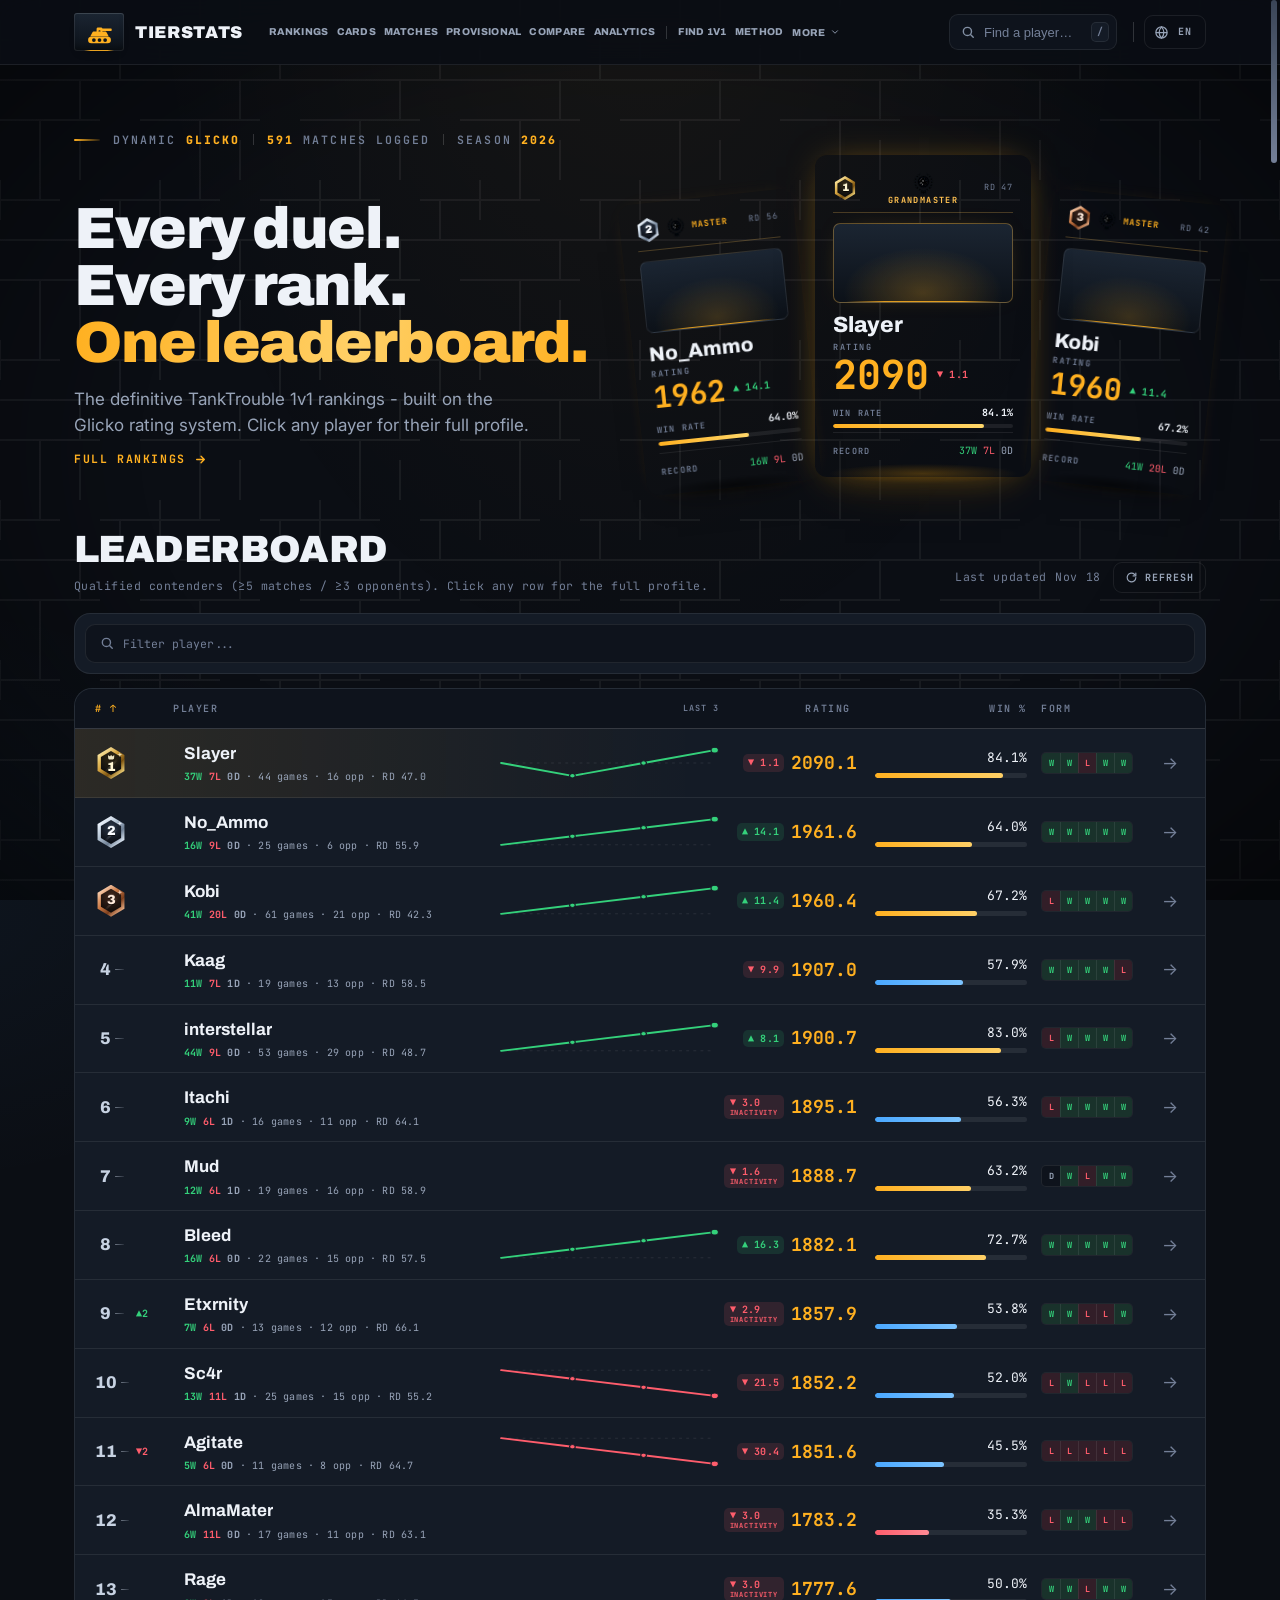
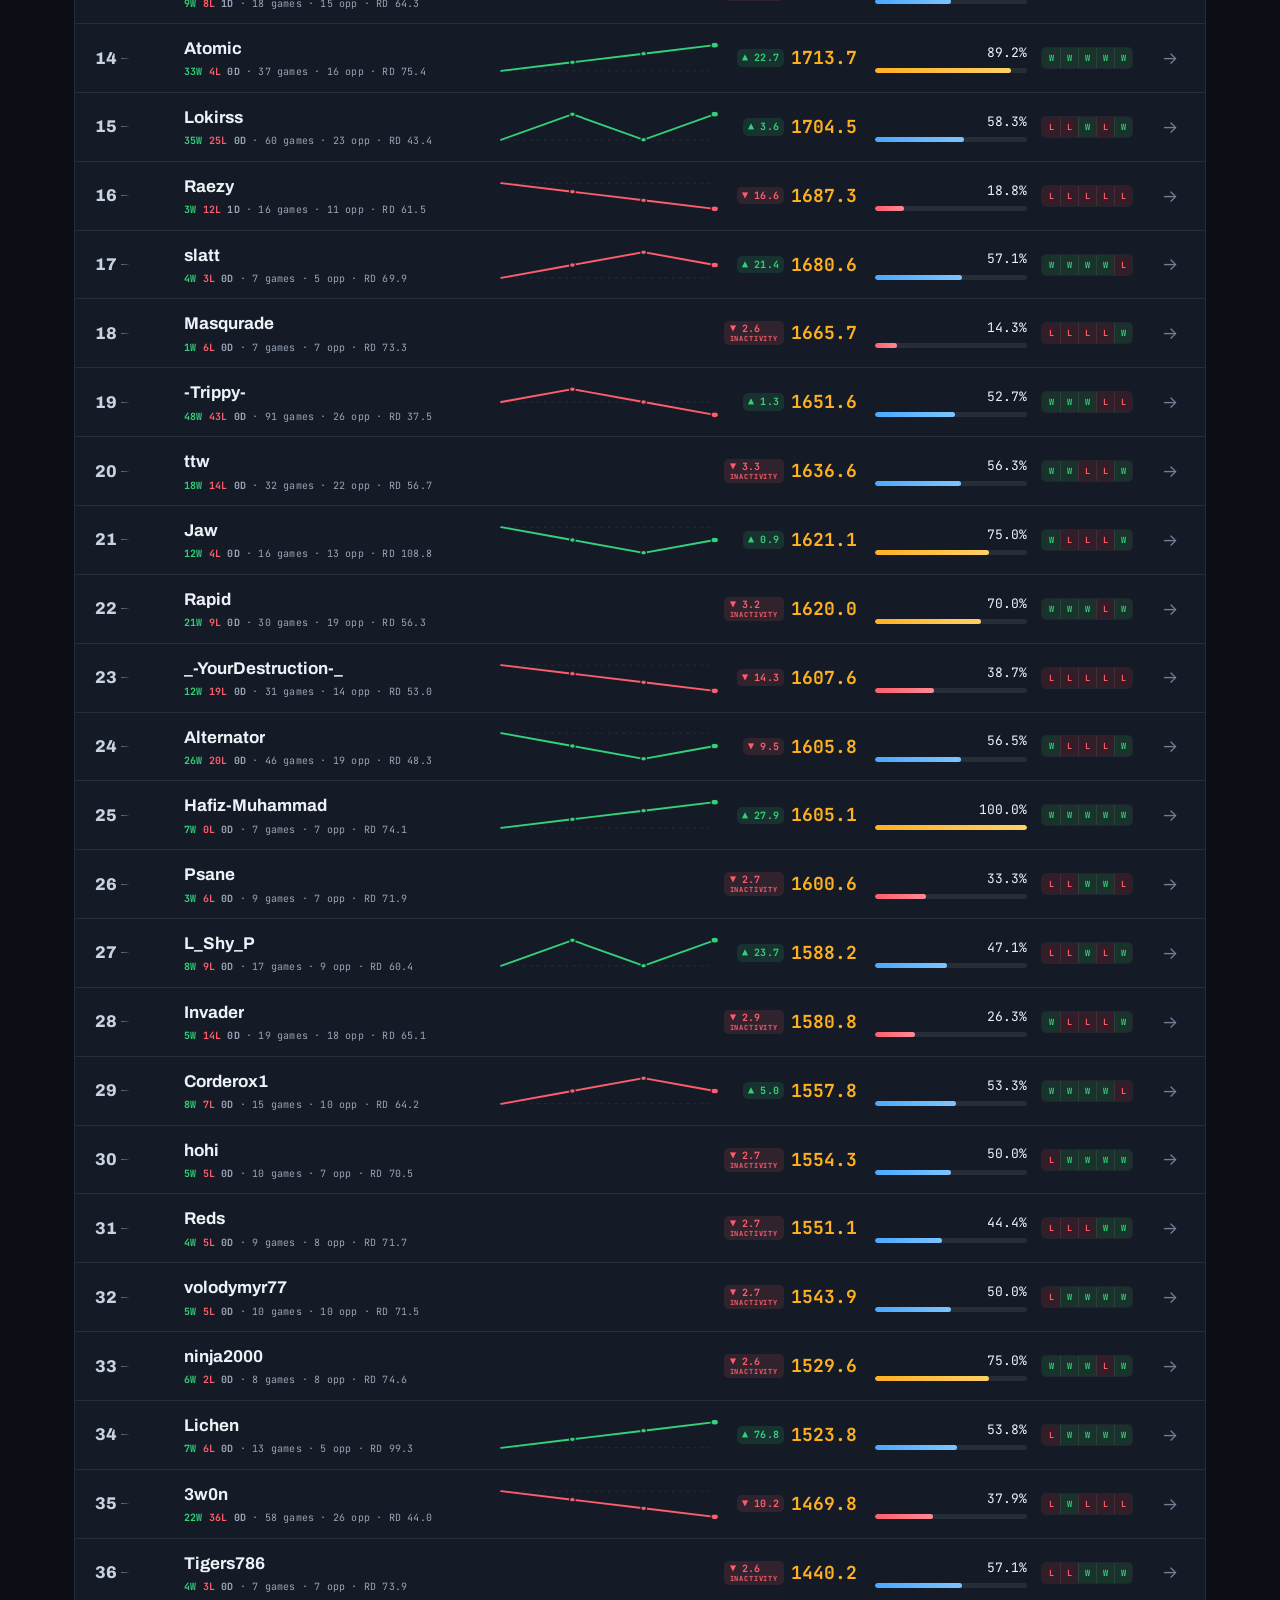
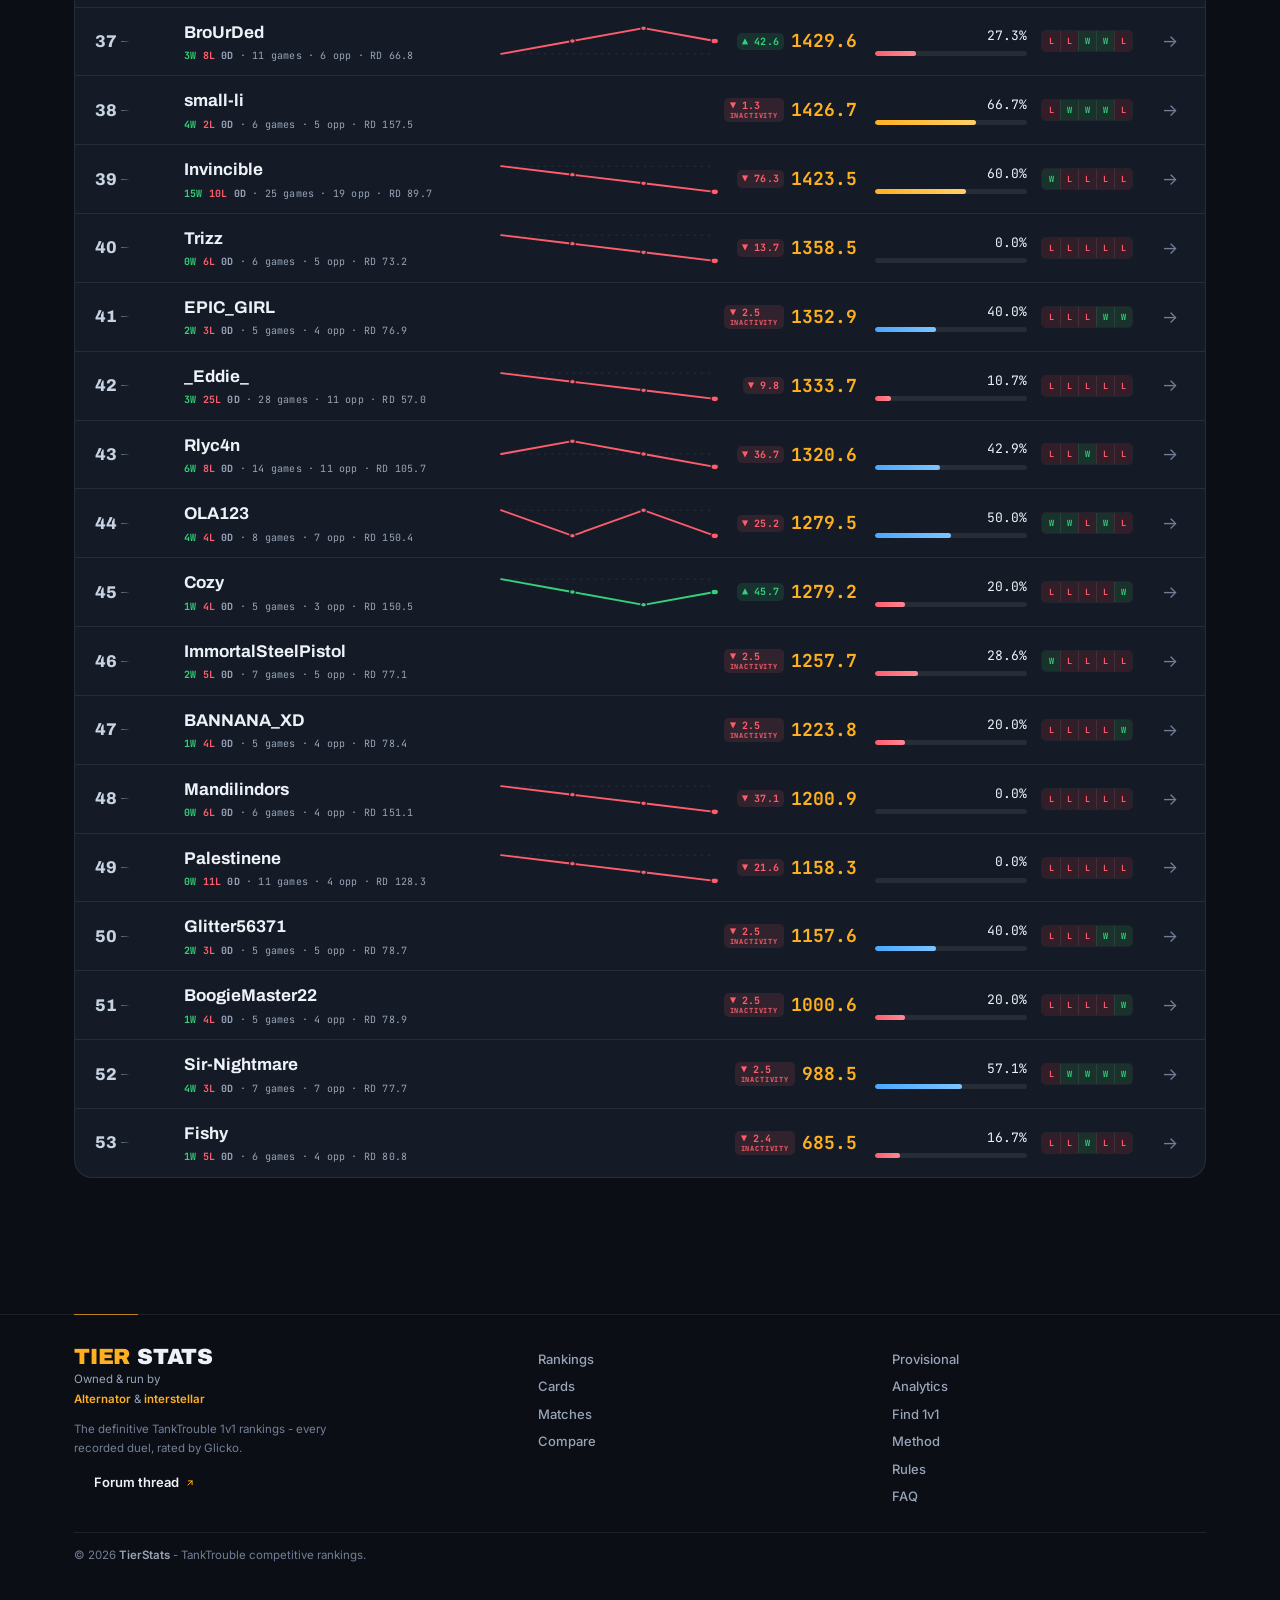
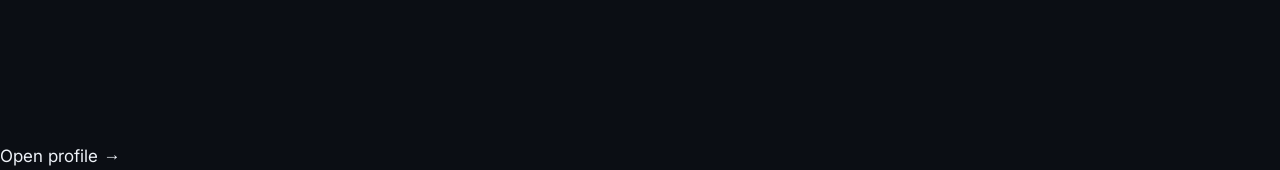
==== commit 23b5e6e4: "Stop claiming a player has no in-game account once their art loads. A card built before the live loo" ====
--- a/index.html
+++ b/index.html
@@ -28,13 +28,13 @@
 <link rel="preconnect" href="https://fonts.googleapis.com">
 <link rel="preconnect" href="https://fonts.gstatic.com" crossorigin>
 <link href="https://fonts.googleapis.com/css2?family=Archivo:wght@600;700;800;900&family=Inter:wght@400;500;600;700&family=JetBrains+Mono:wght@400;500;600;700&family=Noto+Sans+JP:wght@400;500;600;700&family=Noto+Sans+SC:wght@400;500;600;700&display=swap" rel="stylesheet">
-<link rel="stylesheet" href="styles.css?v=20261115200000">
-<link rel="stylesheet" href="cards.css?v=20261115200000">
-<link rel="stylesheet" href="rankmove.css?v=20261115200000">
-<link rel="icon" type="image/svg+xml" href="/art/favicon.svg?v=20261115200000">
-<link rel="apple-touch-icon" href="/art/icon-192.png?v=20261115200000">
+<link rel="stylesheet" href="styles.css?v=20261115220000">
+<link rel="stylesheet" href="cards.css?v=20261115220000">
+<link rel="stylesheet" href="rankmove.css?v=20261115220000">
+<link rel="icon" type="image/svg+xml" href="/art/favicon.svg?v=20261115220000">
+<link rel="apple-touch-icon" href="/art/icon-192.png?v=20261115220000">
 <!-- installable: the same plate, the same colours, no separate icon work -->
-<link rel="manifest" href="/manifest.webmanifest?v=20261115200000">
+<link rel="manifest" href="/manifest.webmanifest?v=20261115220000">
 </head>
 <body>
 <a class="skip-link" href="#main" data-i18n="a11y.skip">Skip to content</a>
@@ -50,7 +50,7 @@
           <path fill-rule="evenodd" d="M9.2 11.4V8.6c0-.75.6-1.35 1.35-1.35h2.9c.75 0 1.35.6 1.35 1.35v2.8H9.2Zm2.8-1.5a1.05 1.05 0 1 0 0 2.1 1.05 1.05 0 0 0 0-2.1Z"/>
           <path d="M14.4 8.15h8.38c.52 0 .94.42.94.94v.42c0 .52-.42.94-.94.94H14.4V8.15Z"/>
         </svg>
-        <img class="brand-tank-img" src="/art/brand-tank.png?v=20261115200000" width="395" height="282" alt="" draggable="false">
+        <img class="brand-tank-img" src="/art/brand-tank.png?v=20261115220000" width="395" height="282" alt="" draggable="false">
       </span>
       <span class="brand-lock" aria-hidden="true"><b>TierStats</b></span>
     </a>
@@ -864,7 +864,7 @@
 <button class="to-top" id="to-top" aria-label="Back to top" title="Back to top" data-i18n-attr="aria-label:misc.toTop;title:misc.toTop">
   <svg width="15" height="15" viewBox="0 0 24 24" fill="none" stroke="currentColor" stroke-width="2.1"><path d="M6 12.5l6-6 6 6M6 18.5l6-6 6 6" stroke-linecap="round" stroke-linejoin="round"/></svg>
 </button>
-<script src="i18n.js?v=20261115200000"></script>
+<script src="i18n.js?v=20261115220000"></script>
 <script>
   /* data.js is rewritten by the sheet sync worker outside of site deploys -
      load it with a per-request cache-buster so every refresh shows the
@@ -873,12 +873,12 @@
   document.write('<script src="data.js?t=' + Date.now() + '\"><\/script>');
 </script>
 <script src="log.js?v=1794225931899"></script>
-<script src="tanks.js?v=20261115200000"></script>
-<script src="tankrender.js?v=20261115200000"></script>
-<script src="cards.js?v=20261115200000"></script>
-<script src="tourneys.js?v=20261115200000"></script>
-<script src="app.js?v=20261115200000"></script>
-<script src="rankmove.js?v=20261115200000"></script>
+<script src="tanks.js?v=20261115220000"></script>
+<script src="tankrender.js?v=20261115220000"></script>
+<script src="cards.js?v=20261115220000"></script>
+<script src="tourneys.js?v=20261115220000"></script>
+<script src="app.js?v=20261115220000"></script>
+<script src="rankmove.js?v=20261115220000"></script>
 <script>
 /* Offline board + fast repeat visits.
    The version number is this page's own asset stamp, so every publish is a new
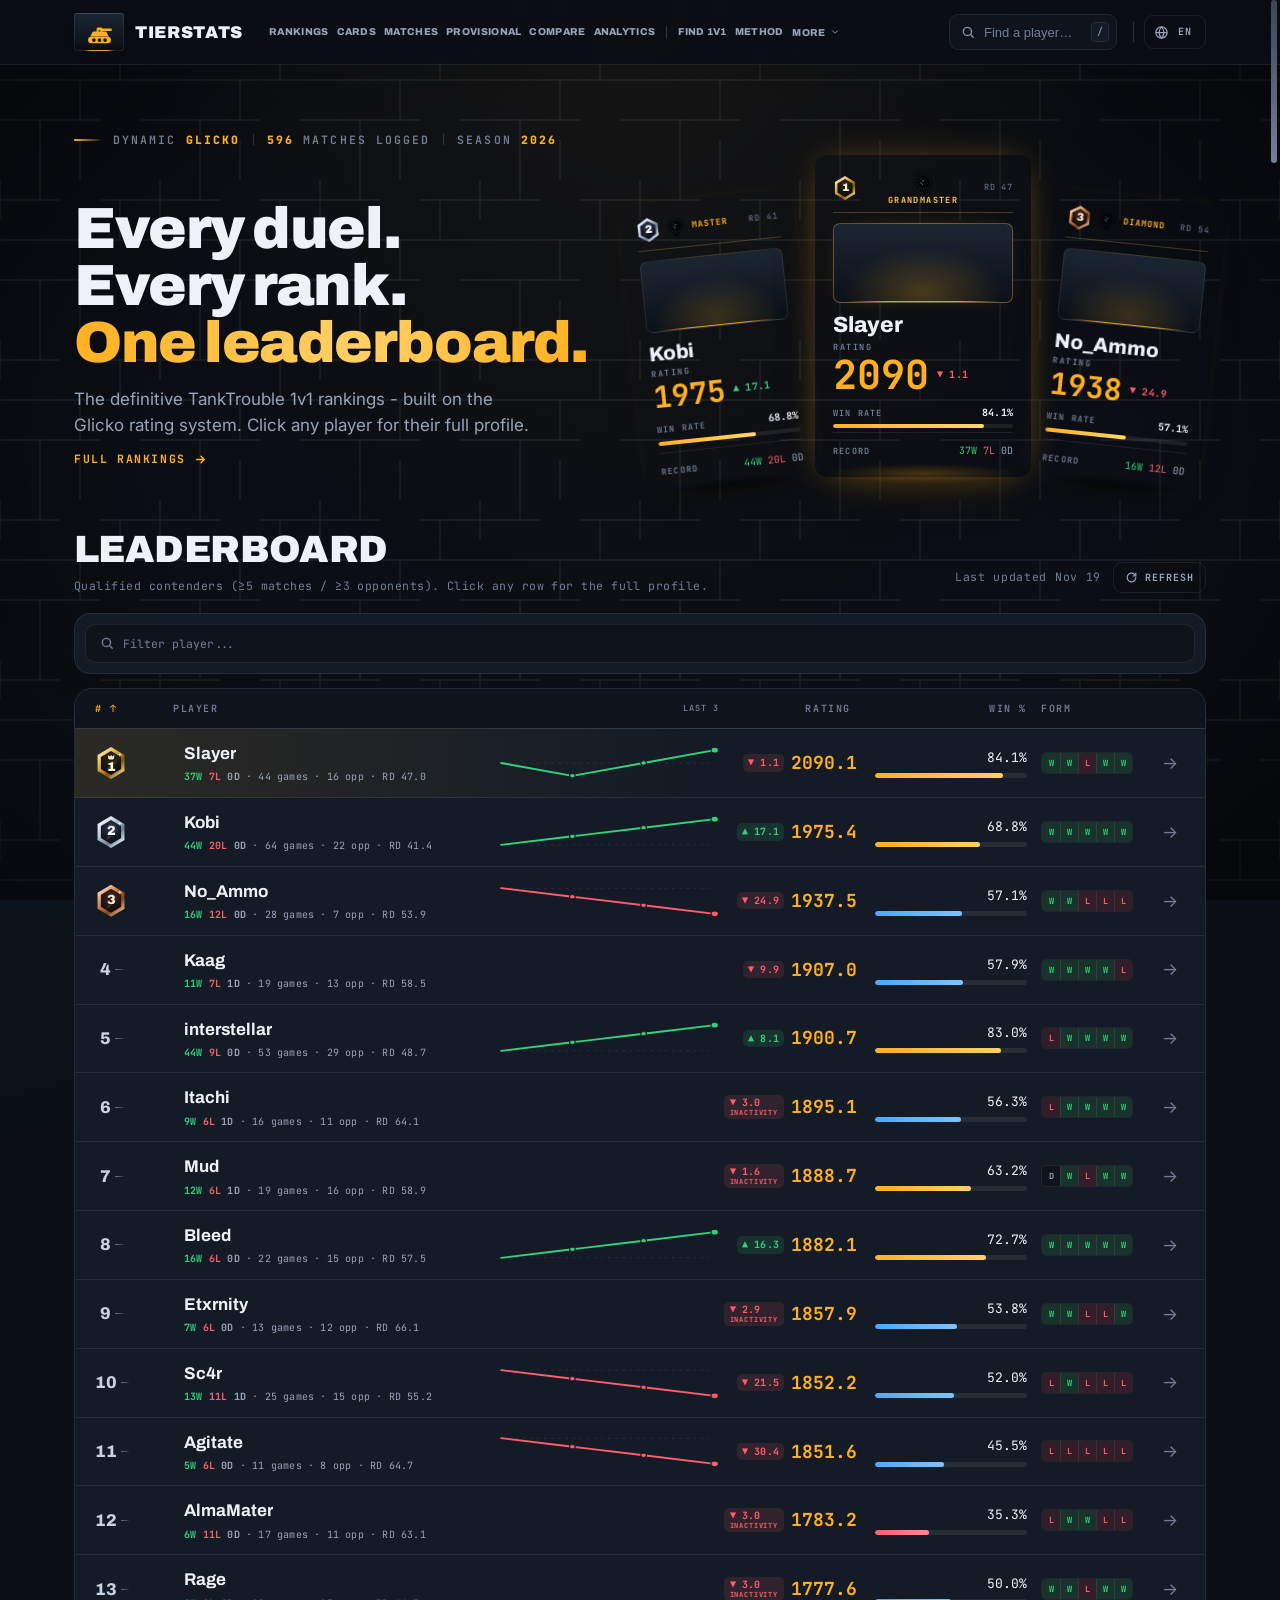
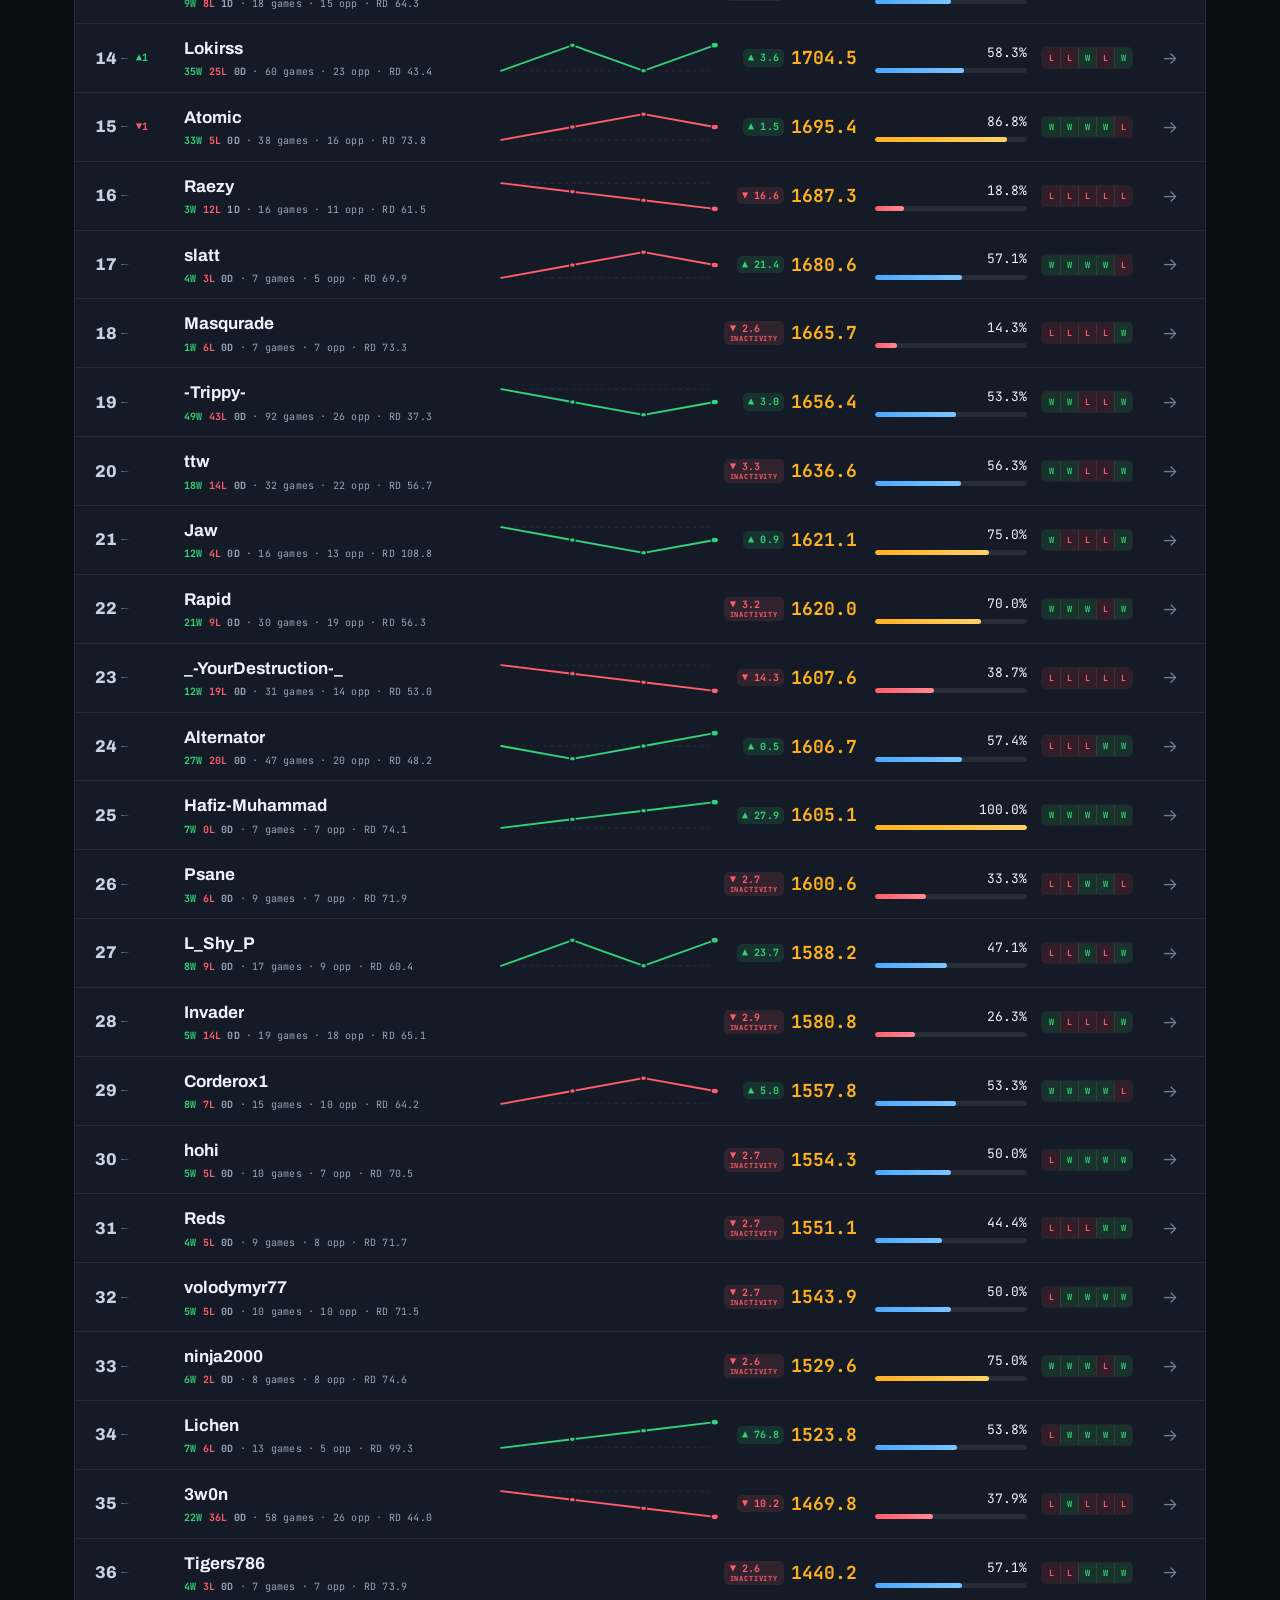
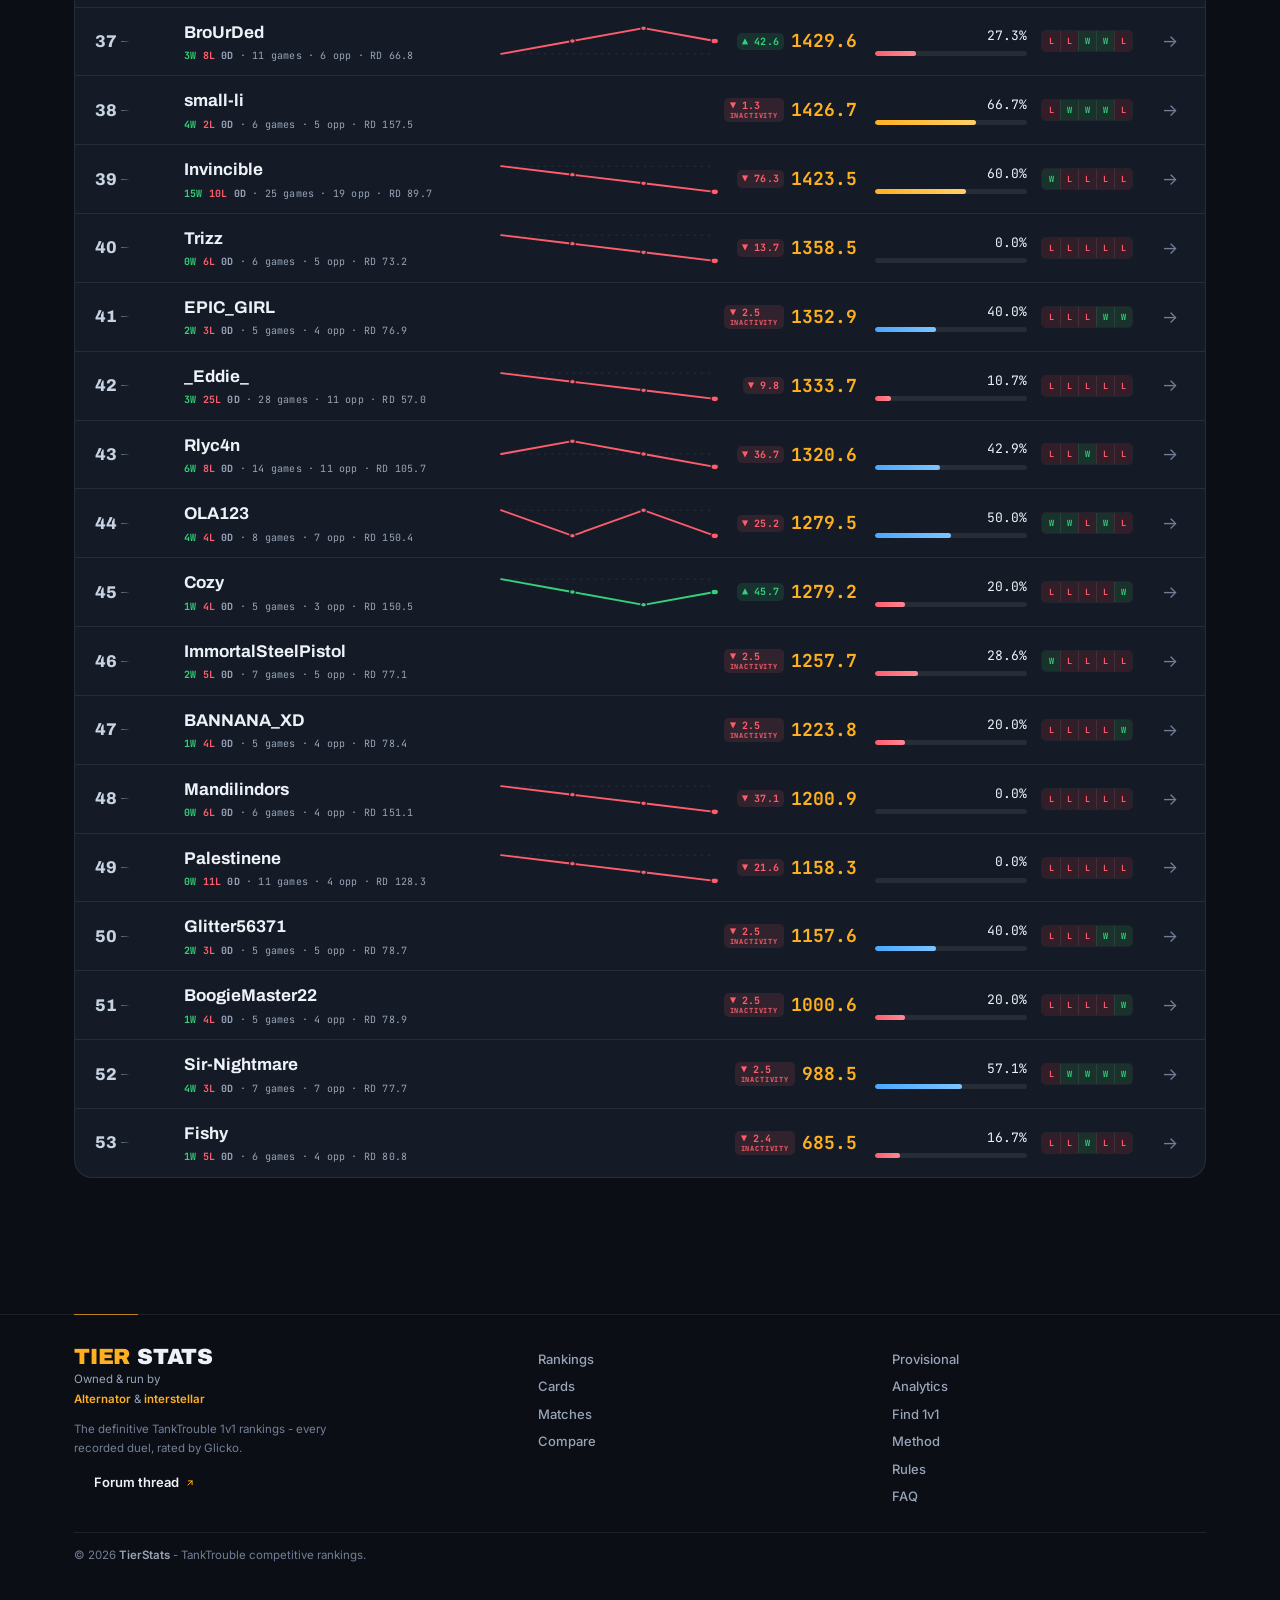
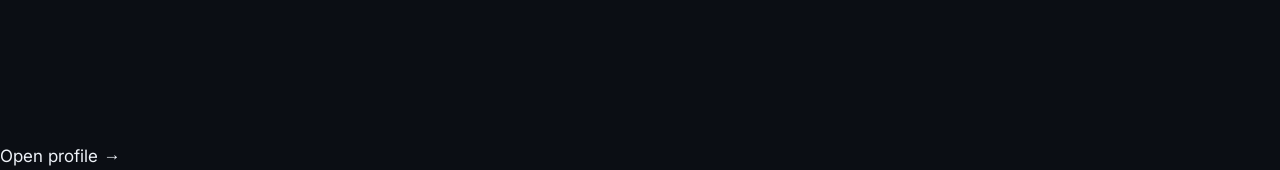
==== commit b2089826: "Tighten the Rules page wording on proof and agreed matches. Drop the winner-first requirement, spell" ====
--- a/index.html
+++ b/index.html
@@ -28,13 +28,13 @@
 <link rel="preconnect" href="https://fonts.googleapis.com">
 <link rel="preconnect" href="https://fonts.gstatic.com" crossorigin>
 <link href="https://fonts.googleapis.com/css2?family=Archivo:wght@600;700;800;900&family=Inter:wght@400;500;600;700&family=JetBrains+Mono:wght@400;500;600;700&family=Noto+Sans+JP:wght@400;500;600;700&family=Noto+Sans+SC:wght@400;500;600;700&display=swap" rel="stylesheet">
-<link rel="stylesheet" href="styles.css?v=20261115220000">
-<link rel="stylesheet" href="cards.css?v=20261115220000">
-<link rel="stylesheet" href="rankmove.css?v=20261115220000">
-<link rel="icon" type="image/svg+xml" href="/art/favicon.svg?v=20261115220000">
-<link rel="apple-touch-icon" href="/art/icon-192.png?v=20261115220000">
+<link rel="stylesheet" href="styles.css?v=20261120180000">
+<link rel="stylesheet" href="cards.css?v=20261120180000">
+<link rel="stylesheet" href="rankmove.css?v=20261120180000">
+<link rel="icon" type="image/svg+xml" href="/art/favicon.svg?v=20261120180000">
+<link rel="apple-touch-icon" href="/art/icon-192.png?v=20261120180000">
 <!-- installable: the same plate, the same colours, no separate icon work -->
-<link rel="manifest" href="/manifest.webmanifest?v=20261115220000">
+<link rel="manifest" href="/manifest.webmanifest?v=20261120180000">
 </head>
 <body>
 <a class="skip-link" href="#main" data-i18n="a11y.skip">Skip to content</a>
@@ -50,7 +50,7 @@
           <path fill-rule="evenodd" d="M9.2 11.4V8.6c0-.75.6-1.35 1.35-1.35h2.9c.75 0 1.35.6 1.35 1.35v2.8H9.2Zm2.8-1.5a1.05 1.05 0 1 0 0 2.1 1.05 1.05 0 0 0 0-2.1Z"/>
           <path d="M14.4 8.15h8.38c.52 0 .94.42.94.94v.42c0 .52-.42.94-.94.94H14.4V8.15Z"/>
         </svg>
-        <img class="brand-tank-img" src="/art/brand-tank.png?v=20261115220000" width="395" height="282" alt="" draggable="false">
+        <img class="brand-tank-img" src="/art/brand-tank.png?v=20261120180000" width="395" height="282" alt="" draggable="false">
       </span>
       <span class="brand-lock" aria-hidden="true"><b>TierStats</b></span>
     </a>
@@ -662,12 +662,13 @@
       </section>
 
       <section class="panel ru-card reveal" id="r-02">
-        <div class="ru-head"><span class="ru-n">02</span><h2>A valid result needs four things</h2></div>
+        <div class="ru-head"><span class="ru-n">02</span><h2>A valid result needs</h2></div>
         <ul class="ru-check">
           <li><span class="ru-tick" aria-hidden="true">&#10003;</span><span class="ru-check-t">Both usernames, exactly as they appear in the game.</span></li>
-          <li><span class="ru-tick" aria-hidden="true">&#10003;</span><span class="ru-check-t">Final score, with the winner listed first.</span></li>
-          <li><span class="ru-tick" aria-hidden="true">&#10003;</span><span class="ru-check-t">Proof of the result.</span></li>
-          <li><span class="ru-tick" aria-hidden="true">&#10003;</span><span class="ru-check-t">Date played, taken automatically from your forum post.</span></li>
+          <li><span class="ru-tick" aria-hidden="true">&#10003;</span><span class="ru-check-t">The final score.</span></li>
+          <li><span class="ru-tick" aria-hidden="true">&#10003;</span><span class="ru-check-t">The server(s) played on.</span></li>
+          <li><span class="ru-tick" aria-hidden="true">&#10003;</span><span class="ru-check-t">Sufficient proof or confirmation.</span></li>
+          <li><span class="ru-tick" aria-hidden="true">&#10003;</span><span class="ru-check-t">Both players must have agreed before the match that it was being played for Stats4Tanks.</span></li>
         </ul>
         <p class="ru-check-note">You do not need to type the date separately. If you are reporting a match played earlier, state the actual date in the post.</p>
       </section>
@@ -675,29 +676,37 @@
       <section class="panel ru-card reveal" id="r-03">
         <div class="ru-head"><span class="ru-n">03</span><h2>Where you played</h2></div>
         <p class="ru-sec-lead">Mention the server. If the whole match was on one server, name it once.</p>
-        <p class="ru-sec-lead">If you changed servers, report the score separately for each server &ndash; for example: London 12&ndash;7 and Newark 3&ndash;2, final 15&ndash;9.</p>
+        <p class="ru-sec-lead">If you changed servers, report each server separately &ndash; for example: London 15&ndash;10, Newark 12&ndash;15, final 27&ndash;25.</p>
       </section>
 
       <section class="panel ru-card reveal" id="r-04">
         <div class="ru-head"><span class="ru-n">04</span><h2>Post a clean match</h2></div>
         <ul class="ru-check">
           <li><span class="ru-tick" aria-hidden="true">&#10003;</span><span class="ru-check-t">Check both usernames letter for letter.</span></li>
-          <li><span class="ru-tick" aria-hidden="true">&#10003;</span><span class="ru-check-t">Write the score winner-first.</span></li>
+          <li><span class="ru-tick" aria-hidden="true">&#10003;</span><span class="ru-check-t">Make the final score clear.</span></li>
           <li><span class="ru-tick" aria-hidden="true">&#10003;</span><span class="ru-check-t">Name the server once, or split the score when multiple servers were used.</span></li>
           <li><span class="ru-tick" aria-hidden="true">&#10003;</span><span class="ru-check-t">Attach a screenshot or replay.</span></li>
           <li><span class="ru-tick" aria-hidden="true">&#10003;</span><span class="ru-check-t">If there is no screenshot or replay, have your opponent confirm the final score in the thread.</span></li>
           <li><span class="ru-tick" aria-hidden="true">&#10003;</span><span class="ru-check-t">Leave ping, tank, settings, and other details out.</span></li>
         </ul>
-        <p class="ru-check-note">A complete post is accepted. A post missing one of the four required fields is returned. That is the only reason.</p>
+        <p class="ru-check-note">A complete post is normally registered. It is not registered if the proof is not sufficient, the result is disputed, or both players did not agree beforehand that the match was for stats.</p>
       </section>
 
       <section class="panel ru-card reveal" id="r-05">
         <div class="ru-head"><span class="ru-n">05</span><h2>Proof</h2></div>
-        <p class="ru-sec-lead">The strongest proof is a screenshot or replay. If neither is available, confirmation of the final score by both players in the match thread is accepted on its own.</p>
+        <p class="ru-sec-lead">Confirmation from both players is the clearest and strongest proof of a result. Screenshots or replays are also accepted as strong evidence.</p>
+        <p class="ru-sec-lead">If only one player submits a result and the other disputes it, the burden of proof is on the player(s) submitting it. Only the accepted forms of proof listed here count, so disputed cases do not turn into guesswork.</p>
       </section>
 
       <section class="panel ru-card reveal" id="r-06">
-        <div class="ru-head"><span class="ru-n">06</span><h2>Standard Rules</h2></div>
+        <div class="ru-head"><span class="ru-n">06</span><h2>Disputed results</h2></div>
+        <p class="ru-sec-lead">If the evidence is not sufficient and one player denies the result, it is not registered. We do not try to guess who is telling the truth &ndash; make sure you have proper proof or confirmation next time.</p>
+        <p class="ru-sec-lead">A casual 1v1 cannot be turned into a ranked result afterwards unless both players agreed beforehand that the match was for stats.</p>
+        <p class="ru-sec-lead">One benefit of playing reliable players: you normally never have to argue over a result you both agreed to. If someone repeatedly refuses to confirm results they clearly agreed to, or otherwise tries to manipulate reporting, let us know.</p>
+      </section>
+
+      <section class="panel ru-card reveal" id="r-07">
+        <div class="ru-head"><span class="ru-n">07</span><h2>Standard Rules</h2></div>
         <p class="ru-sec-lead">The Standard Rules exist as the fallback when players cannot agree on match length, settings, or other conditions.</p>
       </section>
     </div>
@@ -864,7 +873,7 @@
 <button class="to-top" id="to-top" aria-label="Back to top" title="Back to top" data-i18n-attr="aria-label:misc.toTop;title:misc.toTop">
   <svg width="15" height="15" viewBox="0 0 24 24" fill="none" stroke="currentColor" stroke-width="2.1"><path d="M6 12.5l6-6 6 6M6 18.5l6-6 6 6" stroke-linecap="round" stroke-linejoin="round"/></svg>
 </button>
-<script src="i18n.js?v=20261115220000"></script>
+<script src="i18n.js?v=20261120180000"></script>
 <script>
   /* data.js is rewritten by the sheet sync worker outside of site deploys -
      load it with a per-request cache-buster so every refresh shows the
@@ -873,12 +882,12 @@
   document.write('<script src="data.js?t=' + Date.now() + '\"><\/script>');
 </script>
 <script src="log.js?v=1794225931899"></script>
-<script src="tanks.js?v=20261115220000"></script>
-<script src="tankrender.js?v=20261115220000"></script>
-<script src="cards.js?v=20261115220000"></script>
-<script src="tourneys.js?v=20261115220000"></script>
-<script src="app.js?v=20261115220000"></script>
-<script src="rankmove.js?v=20261115220000"></script>
+<script src="tanks.js?v=20261120180000"></script>
+<script src="tankrender.js?v=20261120180000"></script>
+<script src="cards.js?v=20261120180000"></script>
+<script src="tourneys.js?v=20261120180000"></script>
+<script src="app.js?v=20261120180000"></script>
+<script src="rankmove.js?v=20261120180000"></script>
 <script>
 /* Offline board + fast repeat visits.
    The version number is this page's own asset stamp, so every publish is a new
